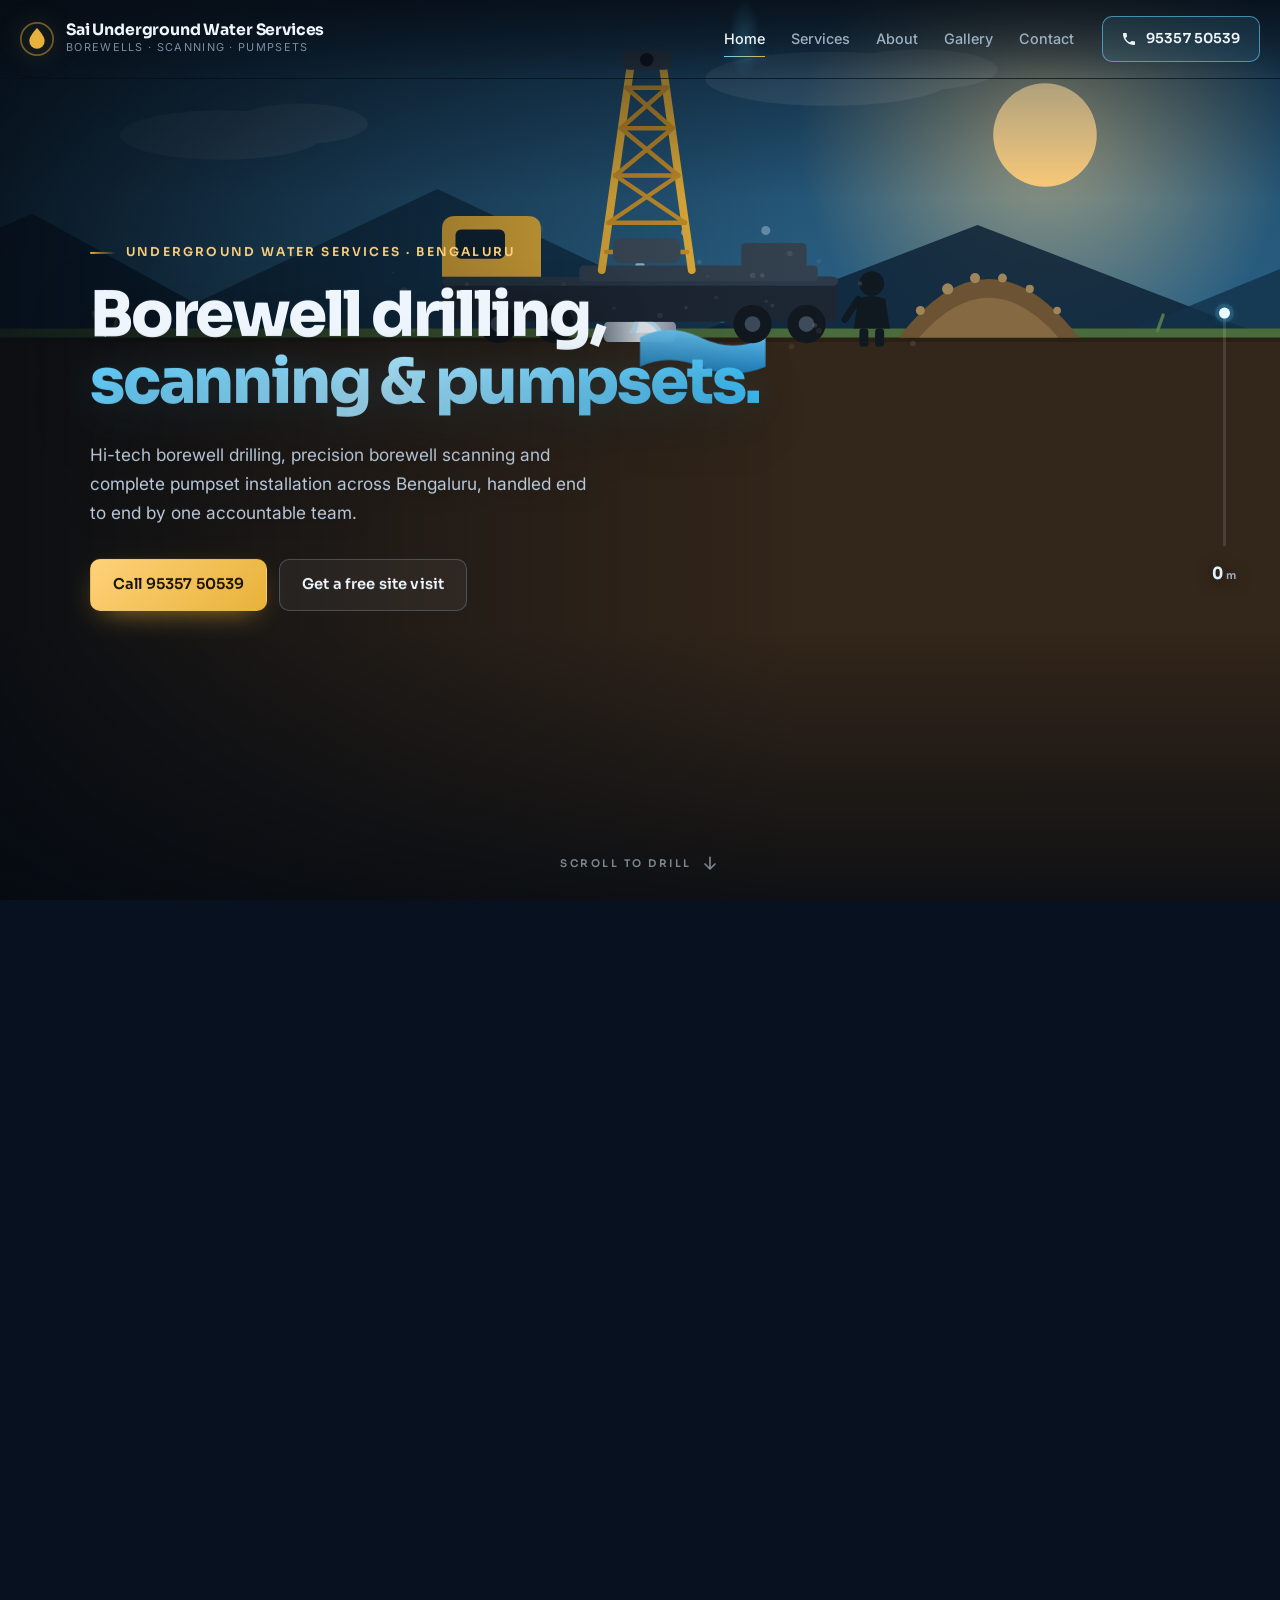
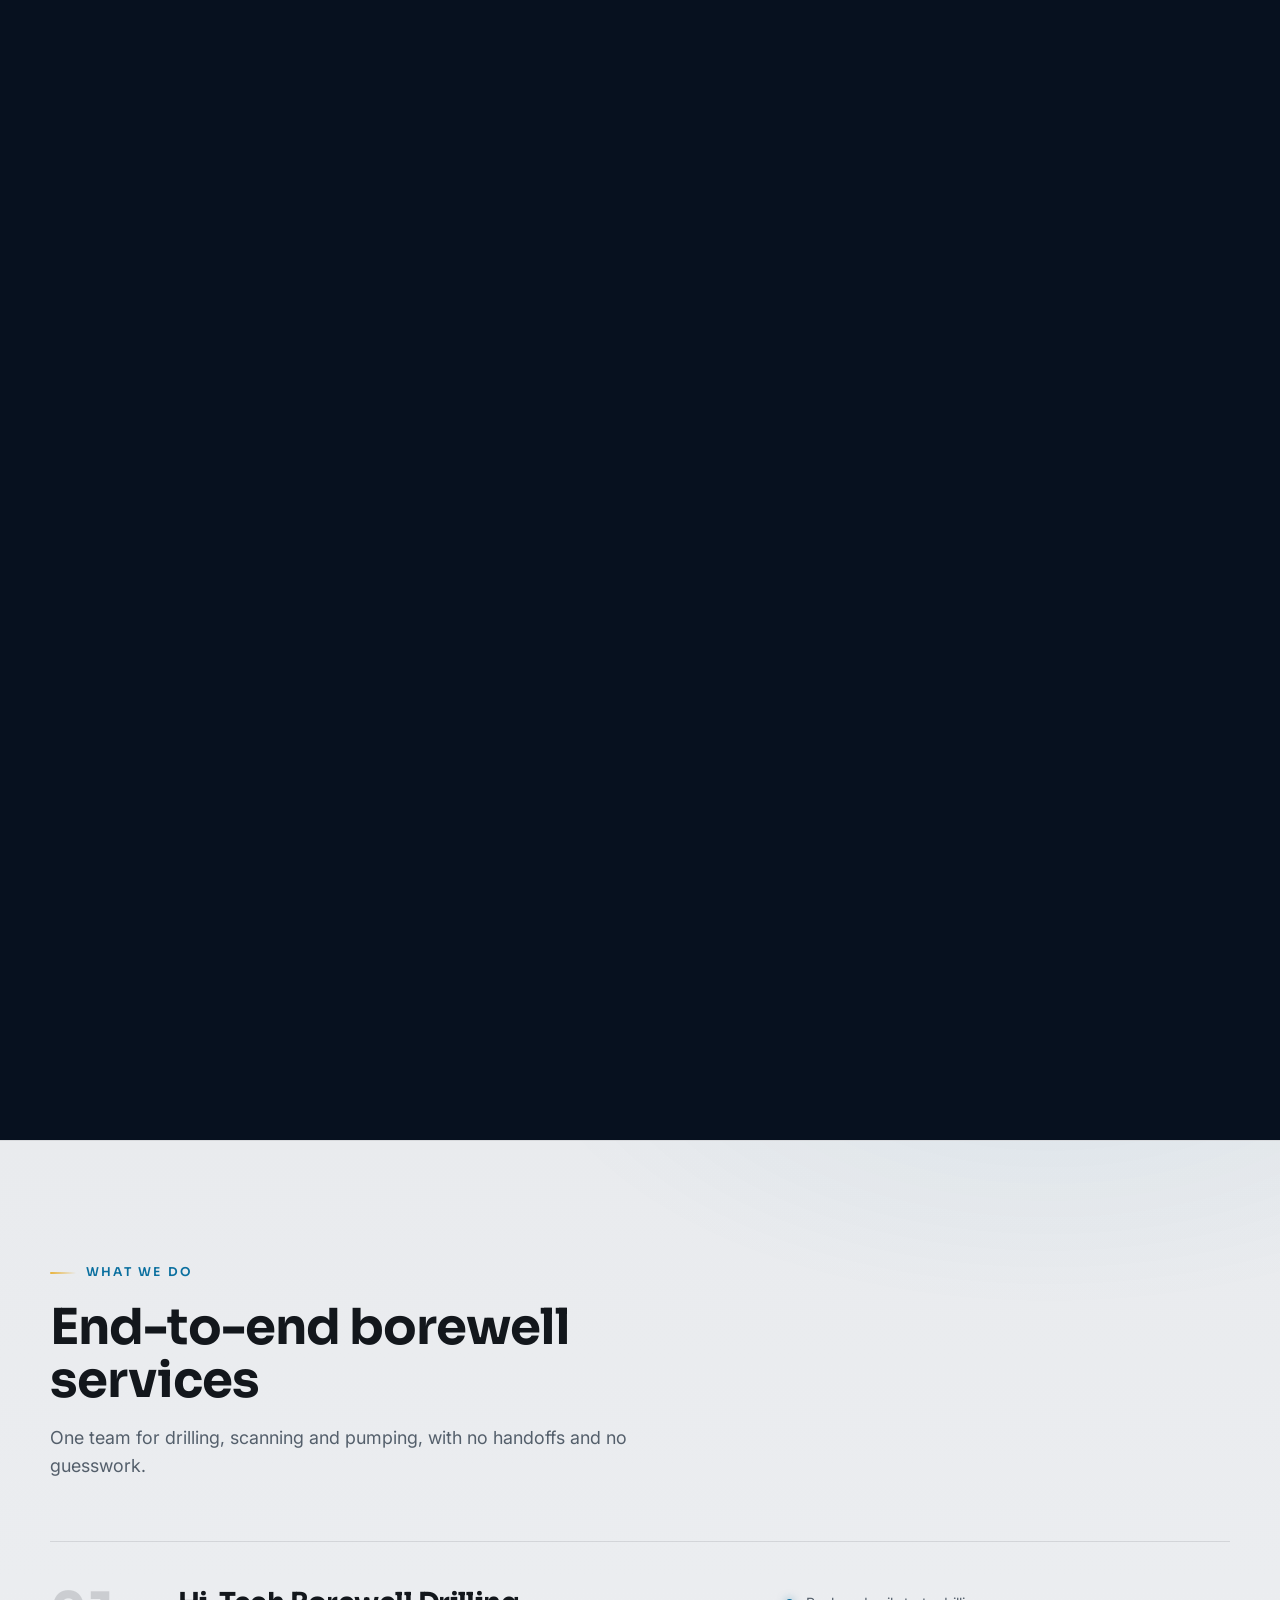
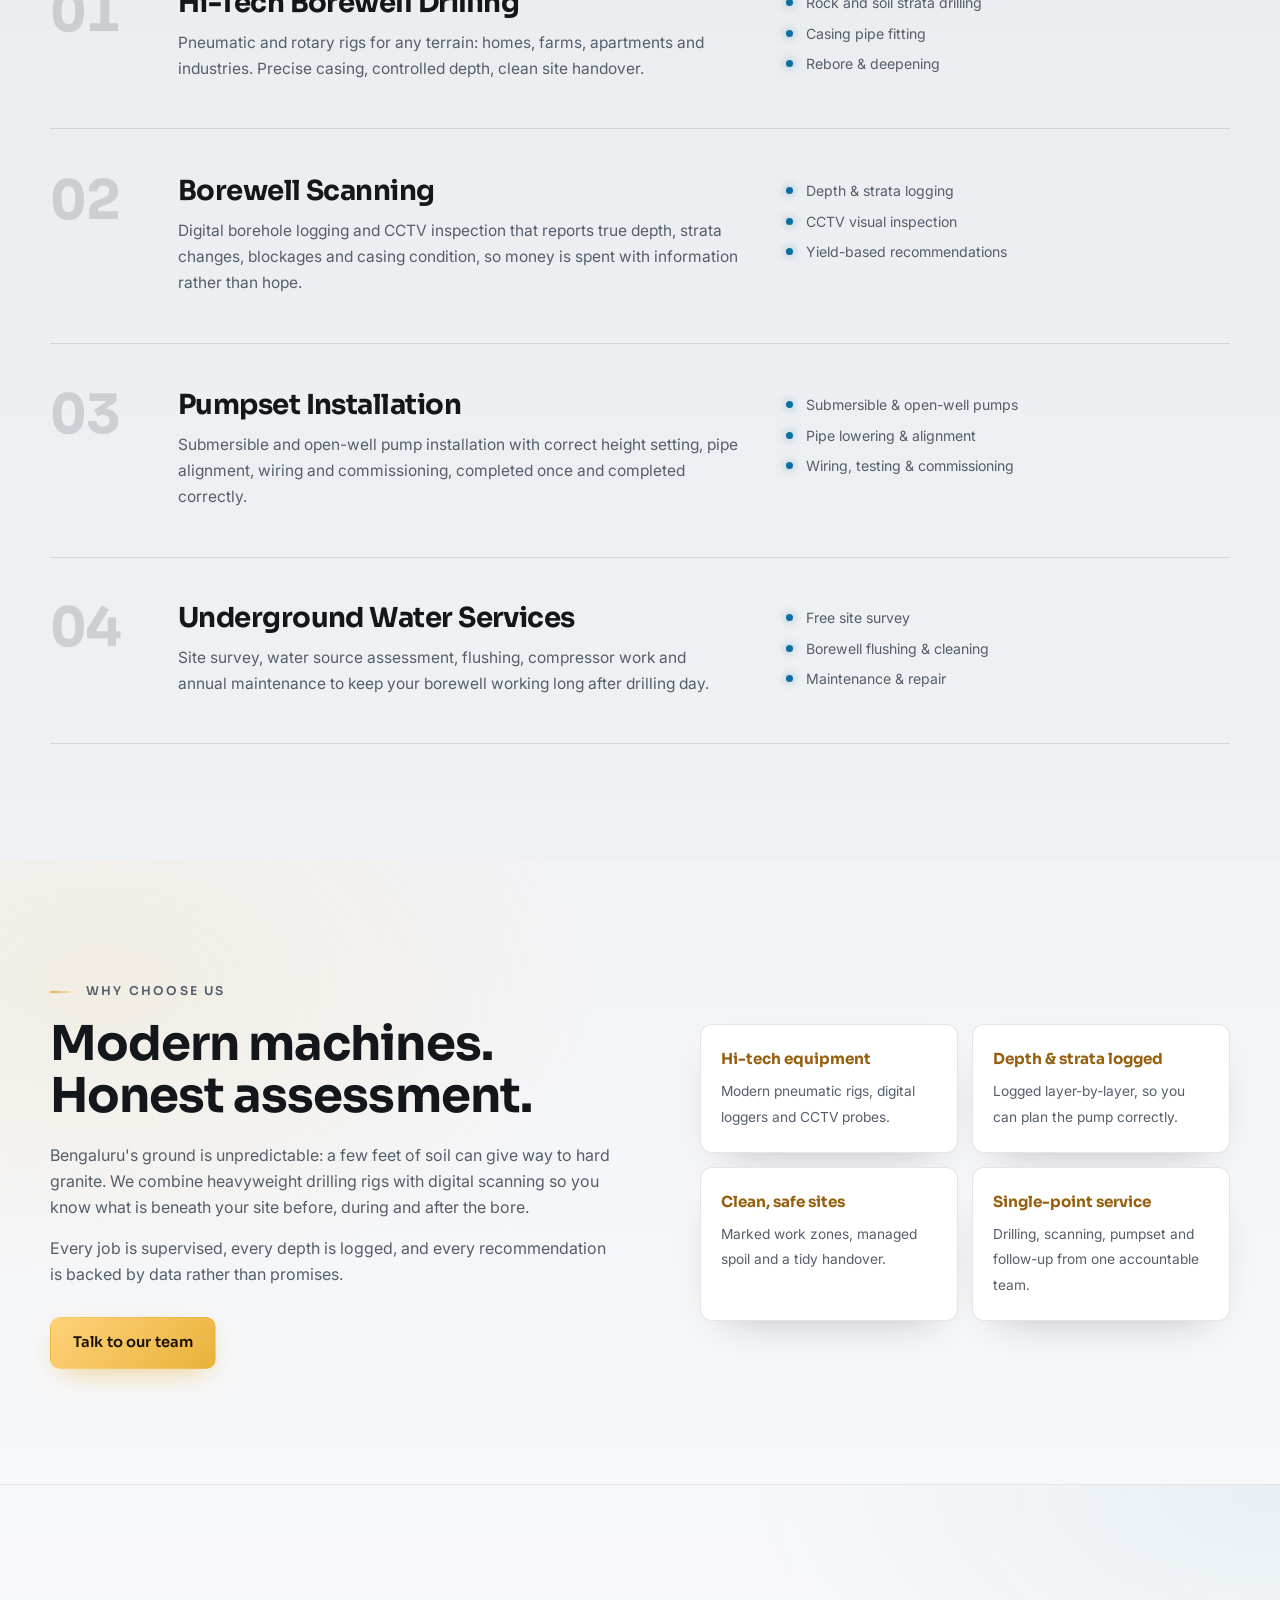
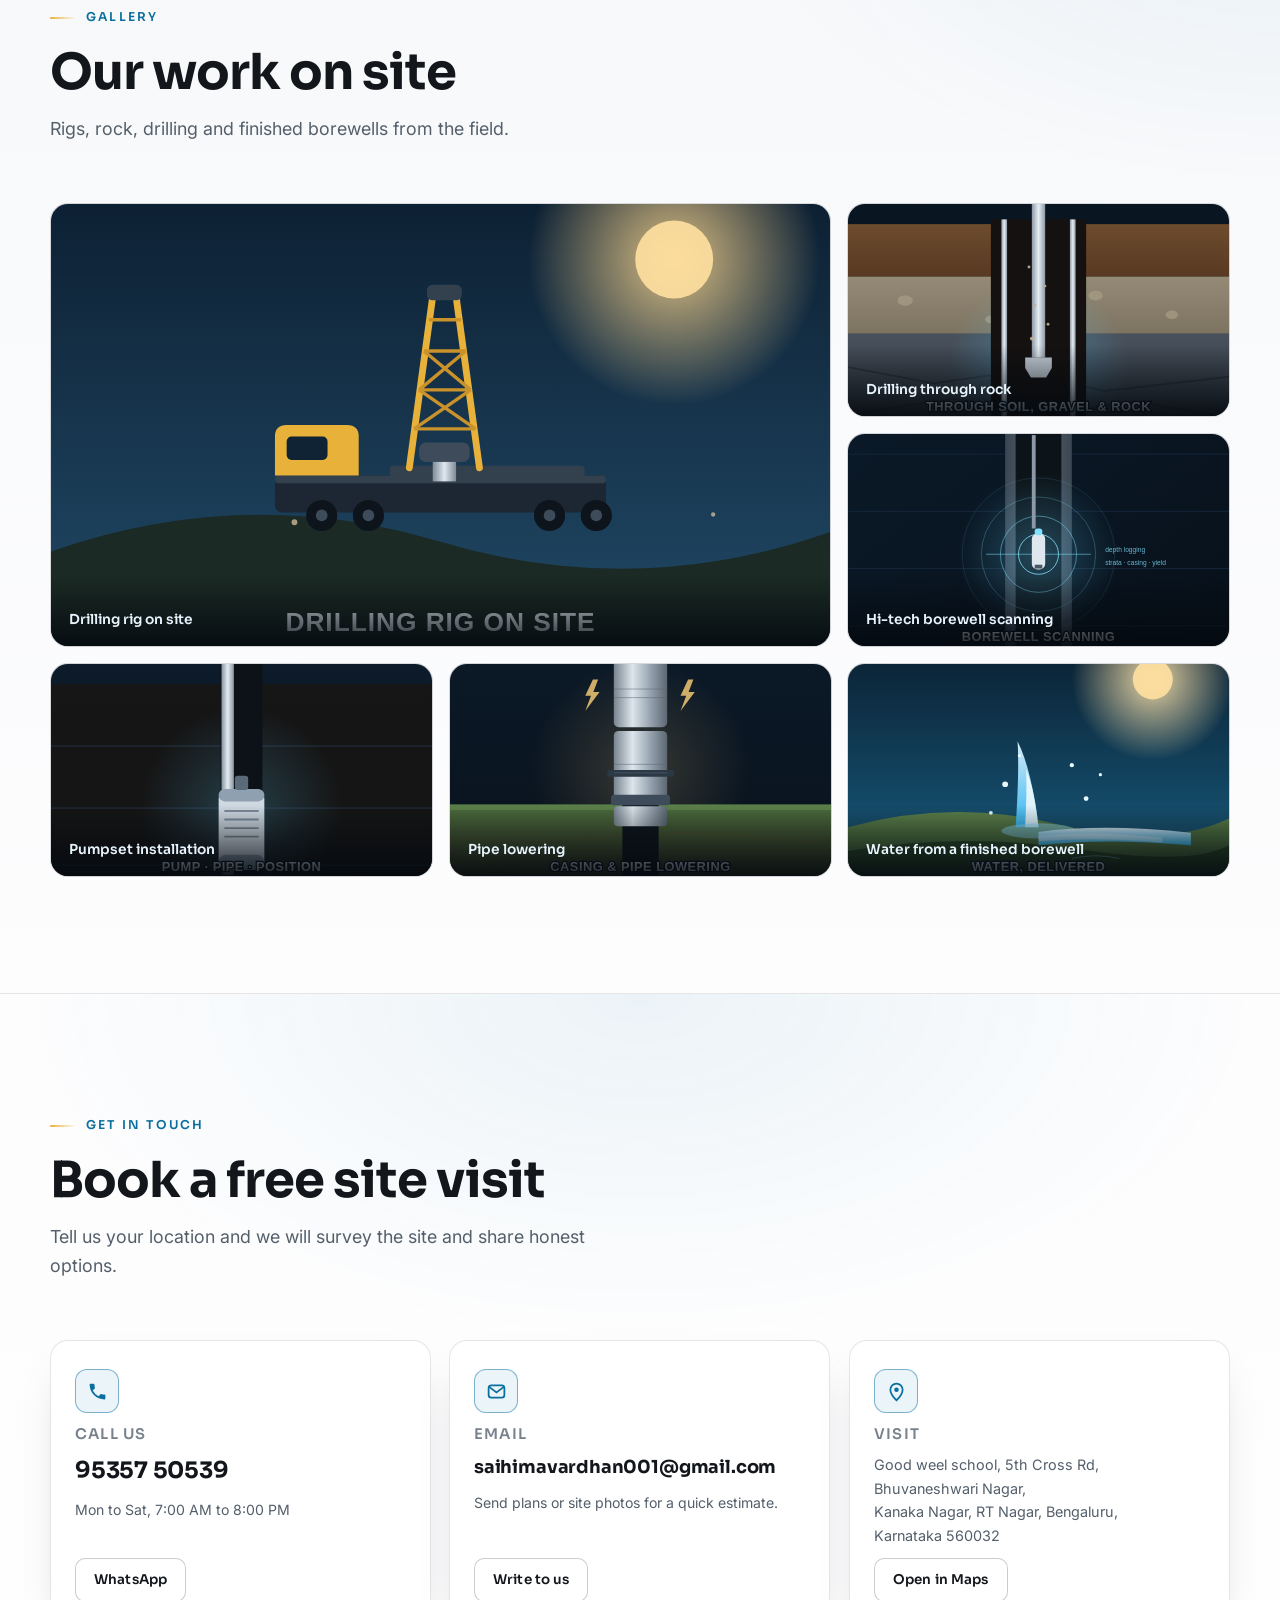
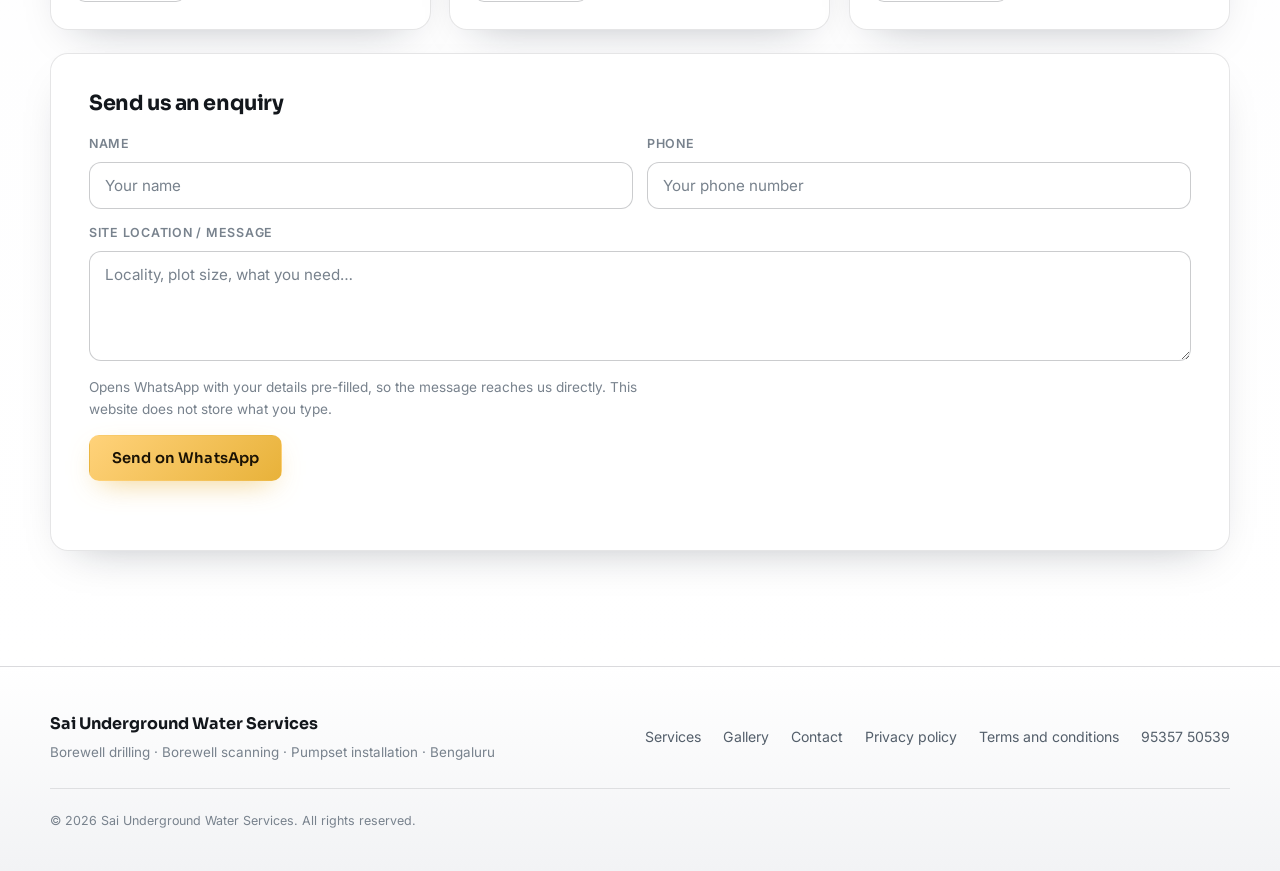
==== index.html @ 85899e4e "Update Google Maps link in contact section" ====
<!DOCTYPE html>
<html lang="en">
<head>
<meta charset="utf-8">
<meta name="viewport" content="width=device-width, initial-scale=1">
<title>Sai Underground Water Services | Borewell Drilling, Bengaluru</title>
<meta name="description" content="Hi-tech borewell drilling, borewell scanning and pumpset installation in Bengaluru. Underground water services by Sai Underground Water Services. Call 9535750539.">
<meta name="robots" content="index, follow">
<meta name="theme-color" content="#0a1522">
<meta property="og:type" content="website">
<meta property="og:site_name" content="Sai Underground Water Services">
<meta property="og:title" content="Sai Underground Water Services | Borewell Drilling, Scanning & Pumpset Installation">
<meta property="og:description" content="Hi-tech borewell drilling, precision borewell scanning and complete pumpset installation across Bengaluru. Call 95357 50539 for a free site visit.">
<meta property="og:locale" content="en_IN">
<meta name="twitter:card" content="summary_large_image">
<meta name="twitter:title" content="Sai Underground Water Services">
<meta name="twitter:description" content="Borewell drilling, scanning and pumpset installation in Bengaluru. Call 95357 50539.">
<link rel="icon" href="assets/favicon.svg" type="image/svg+xml">
<link rel="icon" href="assets/favicon-32.png" sizes="32x32" type="image/png">
<link rel="apple-touch-icon" href="assets/apple-touch-icon.png">
<link rel="preconnect" href="https://fonts.googleapis.com">
<link rel="preconnect" href="https://fonts.gstatic.com" crossorigin>
<link href="https://fonts.googleapis.com/css2?family=Sora:wght@500;600;700;800&family=Inter:wght@400;500;600&display=swap" rel="stylesheet">
<link rel="stylesheet" href="css/styles.css">
<noscript>
  <style>
    .journey { height: 100svh !important; }
    .journey-sticky { position: relative !important; }
    .steps, .depth-hud, .scroll-hint { display: none !important; }
    .reveal { opacity: 1 !important; transform: none !important; }
  </style>
</noscript>
<script type="application/ld+json">
{
  "@context": "https://schema.org",
  "@type": "HomeAndConstructionBusiness",
  "name": "Sai Underground Water Services",
  "description": "Hi-tech borewell drilling, borewell scanning and pumpset installation in Bengaluru, Karnataka.",
  "telephone": "+91-95357-50539",
  "email": "saihimavardhan001@gmail.com",
  "address": {
    "@type": "PostalAddress",
    "streetAddress": "Good Weel School, 5th Cross Rd, Bhuvaneshwari Nagar, Kanaka Nagar, RT Nagar",
    "addressLocality": "Bengaluru",
    "addressRegion": "Karnataka",
    "postalCode": "560032",
    "addressCountry": "IN"
  },
  "areaServed": {
    "@type": "City",
    "name": "Bengaluru"
  },
  "openingHoursSpecification": {
    "@type": "OpeningHoursSpecification",
    "dayOfWeek": ["Monday", "Tuesday", "Wednesday", "Thursday", "Friday", "Saturday"],
    "opens": "07:00",
    "closes": "20:00"
  }
}
</script>
</head>
<body>

<div class="progress-bar" id="progressBar" aria-hidden="true"></div>

<!-- ================= NAV ================= -->
<header class="nav" id="nav">
  <div class="nav-inner">
    <a class="brand" href="#home" aria-label="Sai Underground Water Services home">
      <span class="brand-mark" aria-hidden="true">
        <svg viewBox="0 0 40 40" width="34" height="34">
          <circle cx="20" cy="20" r="19" fill="none" stroke="currentColor" stroke-width="2" opacity=".45"/>
          <path d="M20 7c5.2 6 9 10.6 9 15.4A9 9 0 0 1 11 22.4C11 17.6 14.8 13 20 7z" fill="currentColor"/>
        </svg>
      </span>
      <span class="brand-text">
        <strong>Sai Underground Water Services</strong>
        <small>Borewells · Scanning · Pumpsets</small>
      </span>
    </a>

    <nav class="nav-links" aria-label="Primary">
      <a href="#home">Home</a>
      <a href="#services">Services</a>
      <a href="#about">About</a>
      <a href="#gallery">Gallery</a>
      <a href="#contact">Contact</a>
    </nav>

    <a class="btn btn-call" href="tel:+919535750539">
      <svg viewBox="0 0 24 24" width="16" height="16" aria-hidden="true"><path d="M6.6 10.8a15.1 15.1 0 0 0 6.6 6.6l2.2-2.2a1 1 0 0 1 1-.25 11.4 11.4 0 0 0 3.6.57 1 1 0 0 1 1 1V20a1 1 0 0 1-1 1A17 17 0 0 1 3 4a1 1 0 0 1 1-1h3.5a1 1 0 0 1 1 1 11.4 11.4 0 0 0 .57 3.6 1 1 0 0 1-.25 1z" fill="currentColor"/></svg>
      95357 50539
    </a>

    <button class="nav-burger" id="navBurger" aria-label="Open menu" aria-expanded="false" aria-controls="navDrawer">
      <span></span><span></span><span></span>
    </button>
  </div>
  <div class="nav-drawer" id="navDrawer">
    <a href="#home">Home</a>
    <a href="#services">Services</a>
    <a href="#about">About</a>
    <a href="#gallery">Gallery</a>
    <a href="#contact">Contact</a>
    <a class="btn btn-call" href="tel:+919535750539">Call 95357 50539</a>
  </div>
</header>

<main>

<!-- ================= JOURNEY (scroll-driven scene) ================= -->
<section class="journey" id="home" aria-label="The journey of a borewell">
  <div class="journey-sticky">

    <svg id="scene" class="scene" viewBox="0 0 1200 800" preserveAspectRatio="xMidYMid slice" aria-hidden="true" focusable="false">
      <defs>
        <linearGradient id="skyGrad" x1="0" y1="0" x2="0" y2="1">
          <stop offset="0" stop-color="#07111f"/>
          <stop offset=".55" stop-color="#0f2c47"/>
          <stop offset="1" stop-color="#2b6285"/>
        </linearGradient>
        <linearGradient id="sunGrad" x1="0" y1="0" x2="0" y2="1">
          <stop offset="0" stop-color="#ffe6ad"/>
          <stop offset="1" stop-color="#ffce7a"/>
        </linearGradient>
        <radialGradient id="sunGlow" cx=".5" cy=".5" r=".5">
          <stop offset="0" stop-color="#ffd98f" stop-opacity=".55"/>
          <stop offset="1" stop-color="#ffd98f" stop-opacity="0"/>
        </radialGradient>
        <radialGradient id="finalGlow" cx=".5" cy=".5" r=".5">
          <stop offset="0" stop-color="#dff4ff" stop-opacity=".55"/>
          <stop offset="1" stop-color="#dff4ff" stop-opacity="0"/>
        </radialGradient>
        <linearGradient id="soilGrad" x1="0" y1="0" x2="0" y2="1">
          <stop offset="0" stop-color="#6d4b2d"/>
          <stop offset="1" stop-color="#5b3d24"/>
        </linearGradient>
        <linearGradient id="subGrad" x1="0" y1="0" x2="0" y2="1">
          <stop offset="0" stop-color="#8b6a41"/>
          <stop offset="1" stop-color="#7a5c38"/>
        </linearGradient>
        <linearGradient id="gravelGrad" x1="0" y1="0" x2="0" y2="1">
          <stop offset="0" stop-color="#948a76"/>
          <stop offset="1" stop-color="#847a67"/>
        </linearGradient>
        <linearGradient id="rockGrad" x1="0" y1="0" x2="0" y2="1">
          <stop offset="0" stop-color="#454d57"/>
          <stop offset="1" stop-color="#313841"/>
        </linearGradient>
        <linearGradient id="waterGrad" x1="0" y1="0" x2="0" y2="1">
          <stop offset="0" stop-color="#6fd0ff"/>
          <stop offset="1" stop-color="#1f86c9"/>
        </linearGradient>
        <linearGradient id="steelGrad" x1="0" y1="0" x2="1" y2="0">
          <stop offset="0" stop-color="#8d99a6"/>
          <stop offset=".5" stop-color="#dfe6ec"/>
          <stop offset="1" stop-color="#8d99a6"/>
        </linearGradient>

        <clipPath id="strataWipe">
          <rect id="wipeRect" x="-400" y="300" width="2000" height="0"/>
        </clipPath>
        <clipPath id="underClip">
          <rect x="-400" y="301" width="2000" height="2300"/>
        </clipPath>
        <clipPath id="holeClip">
          <rect id="holeClipRect" x="578" y="300" width="44" height="0"/>
        </clipPath>
      </defs>

      <g id="camera">

        <!-- ===== SKY ===== -->
        <rect x="-600" y="-900" width="2400" height="1201" fill="url(#skyGrad)"/>
        <g id="skyAmbient">
          <circle id="sunHalo" cx="960" cy="120" r="220" fill="url(#sunGlow)"/>
          <circle cx="960" cy="120" r="46" fill="url(#sunGrad)"/>
          <g id="clouds" fill="#ffffff" opacity=".10">
            <ellipse cx="220" cy="120" rx="90" ry="22"/>
            <ellipse cx="290" cy="110" rx="60" ry="18"/>
            <ellipse cx="760" cy="70" rx="110" ry="24"/>
            <ellipse cx="840" cy="62" rx="70" ry="18"/>
          </g>
          <!-- distant hills -->
          <path d="M-200 300 L60 190 L260 300 Z" fill="#0d2337" opacity=".85"/>
          <path d="M140 300 L420 168 L700 300 Z" fill="#123149" opacity=".9"/>
          <path d="M640 300 L900 200 L1160 300 Z" fill="#0d2337" opacity=".85"/>
          <path d="M1020 300 L1240 210 L1440 300 Z" fill="#123149" opacity=".8"/>
        </g>

        <!-- ===== SOLID EARTH (always present) ===== -->
        <rect x="-400" y="300" width="2000" height="2400" fill="#33261a"/>

        <!-- ===== STRATA CROSS-SECTION (revealed by wipe) ===== -->
        <g id="strata" clip-path="url(#strataWipe)">
          <rect x="-400" y="300" width="2000" height="220" fill="url(#soilGrad)"/>
          <rect x="-400" y="520" width="2000" height="240" fill="url(#subGrad)"/>
          <rect x="-400" y="760" width="2000" height="260" fill="url(#gravelGrad)"/>
          <rect x="-400" y="1020" width="2000" height="1680" fill="url(#rockGrad)"/>

          <!-- soil texture -->
          <g fill="#7d5a37" opacity=".65">
            <circle cx="120" cy="360" r="4"/><circle cx="330" cy="430" r="3"/><circle cx="520" cy="345" r="5"/>
            <circle cx="760" cy="455" r="3.5"/><circle cx="980" cy="380" r="4"/><circle cx="1120" cy="470" r="3"/>
            <circle cx="240" cy="490" r="3"/><circle cx="860" cy="330" r="3"/>
          </g>
          <!-- sand streaks -->
          <g stroke="#9c7a4e" stroke-width="3" opacity=".5" fill="none">
            <path d="M-40 580 q220 26 430 0 t430 0 t430 0"/>
            <path d="M-40 680 q260 -30 520 0 t520 0"/>
          </g>
          <!-- gravel pebbles -->
          <g fill="#a99f88">
            <ellipse cx="150" cy="820" rx="14" ry="10"/><ellipse cx="300" cy="900" rx="11" ry="8"/>
            <ellipse cx="470" cy="840" rx="16" ry="11"/><ellipse cx="660" cy="940" rx="12" ry="9"/>
            <ellipse cx="830" cy="830" rx="15" ry="10"/><ellipse cx="1010" cy="910" rx="13" ry="9"/>
            <ellipse cx="1140" cy="850" rx="11" ry="8"/><ellipse cx="230" cy="980" rx="14" ry="10"/>
            <ellipse cx="560" cy="1000" rx="10" ry="7"/><ellipse cx="920" cy="990" rx="15" ry="10"/>
          </g>
          <g fill="#7c7360" opacity=".8">
            <ellipse cx="220" cy="870" rx="9" ry="6"/><ellipse cx="400" cy="950" rx="8" ry="6"/>
            <ellipse cx="740" cy="870" rx="9" ry="6"/><ellipse cx="1080" cy="970" rx="8" ry="6"/>
          </g>
          <!-- rock fractures -->
          <g stroke="#2a313a" stroke-width="4" fill="none" opacity=".85">
            <path d="M-40 1120 l260 44 l240 -30 l300 56 l280 -40 l260 34"/>
            <path d="M-40 1360 l300 -46 l280 40 l260 -34 l320 52 l200 -30"/>
            <path d="M-40 1640 l340 50 l300 -44 l320 48 l300 -40 l180 26"/>
            <path d="M-40 1980 l300 -50 l320 56 l280 -40 l340 50"/>
          </g>
          <g stroke="#525b66" stroke-width="2" fill="none" opacity=".6">
            <path d="M180 1060 l60 120 l-40 140"/><path d="M980 1100 l-70 130 l50 150"/>
            <path d="M540 1500 l80 160 l-60 180"/><path d="M1140 1700 l-60 140 l40 160"/>
          </g>
          <!-- hard-rock speckle -->
          <g fill="#5a636e" opacity=".5">
            <circle cx="140" cy="1200" r="5"/><circle cx="420" cy="1320" r="4"/><circle cx="760" cy="1240" r="6"/>
            <circle cx="1040" cy="1420" r="4"/><circle cx="300" cy="1560" r="5"/><circle cx="880" cy="1680" r="5"/>
            <circle cx="600" cy="1880" r="6"/><circle cx="1160" cy="2050" r="4"/><circle cx="200" cy="2140" r="5"/>
          </g>
        </g>

        <!-- ===== SURFACE LINE ===== -->
        <g id="surface">
          <rect x="-400" y="292" width="2000" height="10" fill="#4a6b3c"/>
          <rect x="-400" y="300" width="2000" height="4" fill="#2a1f14"/>
          <g stroke="#5b7f49" stroke-width="3" stroke-linecap="round" opacity=".9">
            <path d="M120 294 l-6 -16"/><path d="M132 294 l4 -14"/><path d="M300 294 l-5 -15"/>
            <path d="M880 294 l6 -15"/><path d="M894 294 l-3 -13"/><path d="M1060 294 l5 -14"/>
          </g>
        </g>

        <!-- ===== SPOIL: cuttings discharged clear of the rig ===== -->
        <g id="spoilG" opacity="0">
          <path id="spoilMound" d="M830 300 L830 300 L830 300 Z" fill="#6b5334"/>
          <path id="spoilCap" d="M830 300 L830 300 L830 300 Z" fill="#8d7049" opacity=".75"/>
          <g id="spoilChips" fill="#a08559">
            <circle r="4"/><circle r="5"/><circle r="4.5"/>
            <circle r="4"/><circle r="3.6"/><circle r="3.4"/>
          </g>
        </g>

        <!-- ===== BOREHOLE ===== -->
        <g id="borehole">
          <rect id="holeRect" x="578" y="300" width="44" height="0" fill="#141110"/>
          <!-- casing collar -->
          <rect id="casingCollar" x="568" y="286" width="64" height="18" rx="4" fill="url(#steelGrad)" opacity="0"/>
          <rect id="casingPipe" x="572" y="300" width="56" height="60" fill="#6b7683" opacity="0"/>
          <!-- water inside hole -->
          <g clip-path="url(#holeClip)">
            <rect id="holeWater" x="578" y="1520" width="44" height="0" fill="url(#waterGrad)"/>
          </g>
        </g>

        <!-- ===== DRILL STRING ===== -->
        <g id="drillG" opacity="0">
          <rect id="drillString" x="595" y="54" width="10" height="0" fill="url(#steelGrad)"/>
          <!-- turning shaft: a dashed line whose offset advances. In flat
               side view that is how a rotating rod actually reads. -->
          <line id="drillSpin" x1="600" y1="56" x2="600" y2="56" stroke="#8f9ba7"
                stroke-width="3" stroke-dasharray="7 14" opacity=".7"/>
          <!-- tool joints, one per pipe section, added at the top -->
          <g id="drillJoints"></g>
          <path id="drillBit" d="M-24 -54 h48 v24 l-13 30 h-22 l-13 -30 z" fill="#c8d2db"/>
          <g id="drillCollar">
            <rect x="-15" y="-46" width="30" height="40" rx="5" fill="#9fabb6"/>
          </g>
        </g>
        <g id="cuttingsG" clip-path="url(#holeClip)" opacity="0" fill="#c2b393">
          <circle r="3"/><circle r="2.4"/><circle r="3.4"/><circle r="2"/><circle r="2.8"/><circle r="2.2"/>
        </g>

        <!-- ===== SCANNING ===== -->
        <g id="scanG" opacity="0" clip-path="url(#underClip)">
          <!-- winch cable down the hole to the probe -->
          <rect id="scanCable" x="597" y="300" width="6" height="0" fill="#46525e"/>
          <g id="scanRings" fill="none" stroke="#8fd4ef" stroke-width="2" opacity=".7">
            <circle r="40"/><circle r="40"/><circle r="40"/>
          </g>
          <g id="scanProbe" transform="translate(600,600)">
            <rect x="-9" y="-34" width="18" height="56" rx="8" fill="#dfe7ee"/>
            <rect x="-5" y="-40" width="10" height="10" rx="4" fill="#8fd4ef"/>
            <rect x="-5" y="14" width="10" height="6" fill="#4b5763"/>
          </g>
          <line id="scanLine" x1="520" y1="600" x2="680" y2="600" stroke="#8fd4ef" stroke-width="2" opacity=".55"/>
        </g>

        <!-- ===== PUMPSET ===== -->
        <g id="pumpG" opacity="0">
          <rect id="pumpPipe" x="586" y="300" width="28" height="0" fill="url(#steelGrad)"/>
          <!-- flat submersible cable strapped beside the delivery pipe -->
          <rect id="pumpCable" x="576" y="300" width="5" height="0" fill="#39434d"/>
          <g id="pumpBody" transform="translate(600,400)">
            <rect x="-30" y="-58" width="60" height="116" rx="14" fill="#cfd9e2"/>
            <rect x="-30" y="-58" width="60" height="18" rx="9" fill="#8fa0b0"/>
            <rect x="-30" y="34" width="60" height="24" rx="11" fill="#8fa0b0"/>
            <g stroke="#7c8b99" stroke-width="3">
              <line x1="-24" y1="-16" x2="24" y2="-16"/>
              <line x1="-24" y1="-6" x2="24" y2="-6"/>
              <line x1="-24" y1="4" x2="24" y2="4"/>
            </g>
            <rect x="-6" y="-74" width="12" height="20" rx="5" fill="#5b6a78"/>
            <rect x="-46" y="-40" width="7" height="86" rx="3" fill="#2f3941"/>
          </g>
        </g>

        <!-- ===== WATER AT SURFACE (finale) ===== -->
        <g id="gushG" opacity="0">
          <g id="fountain" transform="translate(600,296)">
            <path id="jet" d="M-10 0 q10 -110 0 -150 q26 44 30 150 z" fill="#bfeaff" opacity=".9"/>
            <path id="jetInner" d="M-4 0 q4 -70 2 -104 q14 32 18 104 z" fill="#ffffff" opacity=".85"/>
          </g>
          <path id="stream" d="M600 300 q140 -14 300 0 q160 14 320 0 l0 26 q-160 12 -320 0 q-160 -12 -300 0 z" fill="url(#waterGrad)" opacity=".95"/>
          <g id="droplets" fill="#dff4ff">
            <circle r="5"/><circle r="3.6"/><circle r="4.4"/><circle r="3"/><circle r="4"/>
          </g>
        </g>
        <g id="finalGlowG" opacity="0">
          <circle cx="600" cy="240" r="420" fill="url(#finalGlow)"/>
        </g>

        <!-- ===== RIG ===== -->
        <g id="rigG">
          <!-- truck bed -->
          <rect x="424" y="246" width="352" height="40" rx="7" fill="#1d2733"/>
          <rect x="424" y="246" width="352" height="8" rx="4" fill="#2b3949"/>
          <!-- wheels -->
          <g fill="#11181f">
            <circle cx="474" cy="288" r="17"/><circle cx="524" cy="288" r="17"/>
            <circle cx="700" cy="288" r="17"/><circle cx="748" cy="288" r="17"/>
          </g>
          <g fill="#3d4b5a">
            <circle cx="474" cy="288" r="7"/><circle cx="524" cy="288" r="7"/>
            <circle cx="700" cy="288" r="7"/><circle cx="748" cy="288" r="7"/>
          </g>
          <!-- cab -->
          <path d="M424 246 v-42 q0 -12 12 -12 h64 q12 0 12 12 v42 z" fill="#e8b23a"/>
          <rect x="436" y="204" width="44" height="26" rx="5" fill="#0f2334"/>
          <!-- deck -->
          <rect x="546" y="236" width="212" height="14" rx="4" fill="#33414f"/>
          <!-- derrick mast -->
          <g stroke="#e8b23a" stroke-width="7" stroke-linecap="round" fill="none">
            <path d="M566 240 L592 56"/>
            <path d="M646 240 L620 56"/>
          </g>
          <g stroke="#c9922b" stroke-width="4" stroke-linecap="round" fill="none">
            <path d="M572 198 L640 198"/><path d="M578 156 L634 156"/>
            <path d="M583 114 L629 114"/><path d="M588 78 L624 78"/>
            <path d="M570 224 L642 224"/>
            <path d="M572 198 L634 156"/><path d="M640 198 L578 156"/>
            <path d="M578 156 L629 114"/><path d="M634 156 L583 114"/>
            <path d="M583 114 L624 78"/><path d="M629 114 L588 78"/>
          </g>
          <!-- crown -->
          <rect x="584" y="44" width="44" height="18" rx="6" fill="#33414f"/>
          <circle cx="606" cy="53" r="6" fill="#0f1720"/>
          <!-- rotary head -->
          <rect id="rotary" x="576" y="212" width="60" height="22" rx="7" fill="#3d4b5a"/>
          <!-- operator -->
          <g transform="translate(806,296)" fill="#101820">
            <circle cx="0" cy="-44" r="11"/>
            <path d="M-12 -30 q12 -6 24 0 l4 26 h-32 z"/>
            <rect x="-11" y="-4" width="8" height="16" rx="3"/>
            <rect x="3" y="-4" width="8" height="16" rx="3"/>
            <path d="M-12 -30 l-12 18" stroke="#101820" stroke-width="6" stroke-linecap="round"/>
          </g>
          <!-- tool box -->
          <rect x="690" y="216" width="58" height="24" rx="4" fill="#33414f"/>
        </g>

        <!-- ===== DUST ===== -->
        <g id="dustG" fill="#cbb89a"></g>

        <!-- final warm light wash -->
        <rect id="warmWash" x="-600" y="-900" width="2400" height="3200" fill="#ffe9c2" opacity="0"/>
      </g>
    </svg>

    <!-- hero copy -->
    <div class="hero-copy" id="heroCopy">
      <p class="eyebrow">Underground Water Services · Bengaluru</p>
      <h1>Borewell drilling,<br><em>scanning &amp; pumpsets.</em></h1>
      <p class="lede">Hi-tech borewell drilling, precision borewell scanning and complete pumpset installation across Bengaluru, handled end to end by one accountable team.</p>
      <div class="hero-cta">
        <a class="btn btn-primary" href="tel:+919535750539">Call 95357 50539</a>
        <a class="btn btn-ghost" href="#contact">Get a free site visit</a>
      </div>
    </div>

    <!-- step captions -->
    <div class="steps" id="steps" aria-hidden="true">
      <div class="step" data-step="0">
        <span class="step-num">01</span>
        <h3>Arrival</h3>
        <p>Our rig reaches your site, the survey is marked and machinery is set up before drilling begins.</p>
      </div>
      <div class="step" data-step="1">
        <span class="step-num">02</span>
        <h3>Breaking ground</h3>
        <p>The drill bites through topsoil and the earth opens beneath the rig.</p>
      </div>
      <div class="step" data-step="2">
        <span class="step-num">03</span>
        <h3>Through the strata</h3>
        <p>Soil, gravel, then hard rock. The bore descends layer by layer as you scroll.</p>
      </div>
      <div class="step" data-step="3">
        <span class="step-num">04</span>
        <h3>Borewell scanning</h3>
        <p>Digital logging maps depth, strata and structure, so you see the technical detail. Scanning informs your decision; it never guarantees water.</p>
      </div>
      <div class="step" data-step="4">
        <span class="step-num">05</span>
        <h3>Pumpset installation</h3>
        <p>The submersible pump is lowered and aligned, pipe by pipe, into position.</p>
      </div>
      <div class="step" data-step="5">
        <span class="step-num">06</span>
        <h3>Water flowing</h3>
        <p>The finished borewell is tested, clean and ready to serve for years.</p>
        <div class="step-cta">
          <a class="btn btn-primary" href="tel:+919535750539">Call now</a>
          <a class="btn btn-ghost" href="mailto:saihimavardhan001@gmail.com">Email us</a>
        </div>
      </div>
    </div>

    <!-- depth HUD -->
    <div class="depth-hud" id="depthHud" aria-hidden="true">
      <div class="depth-track"><div class="depth-fill" id="depthFill"></div><div class="depth-dot" id="depthDot"></div></div>
      <div class="depth-read"><span id="depthVal">0</span><small>m</small></div>
    </div>

    <div class="scroll-hint" id="scrollHint" aria-hidden="true">
      <span>Scroll to drill</span>
      <svg viewBox="0 0 24 24" width="20" height="20"><path d="M12 4v14m0 0l-6-6m6 6l6-6" fill="none" stroke="currentColor" stroke-width="2" stroke-linecap="round"/></svg>
    </div>
  </div>
</section>

<!-- ================= SERVICES ================= -->
<section class="section services" id="services">
  <div class="container">
    <header class="sec-head reveal">
      <p class="eyebrow">What we do</p>
      <h2>End-to-end borewell services</h2>
      <p class="sec-sub">One team for drilling, scanning and pumping, with no handoffs and no guesswork.</p>
    </header>

    <div class="svc-rows">
      <article class="svc-row reveal">
        <span class="svc-n" aria-hidden="true">01</span>
        <div class="svc-body">
          <h3>Hi-Tech Borewell Drilling</h3>
          <p>Pneumatic and rotary rigs for any terrain: homes, farms, apartments and industries. Precise casing, controlled depth, clean site handover.</p>
        </div>
        <ul class="ticks">
          <li>Rock and soil strata drilling</li>
          <li>Casing pipe fitting</li>
          <li>Rebore &amp; deepening</li>
        </ul>
      </article>

      <article class="svc-row reveal">
        <span class="svc-n" aria-hidden="true">02</span>
        <div class="svc-body">
          <h3>Borewell Scanning</h3>
          <p>Digital borehole logging and CCTV inspection that reports true depth, strata changes, blockages and casing condition, so money is spent with information rather than hope.</p>
        </div>
        <ul class="ticks">
          <li>Depth &amp; strata logging</li>
          <li>CCTV visual inspection</li>
          <li>Yield-based recommendations</li>
        </ul>
      </article>

      <article class="svc-row reveal">
        <span class="svc-n" aria-hidden="true">03</span>
        <div class="svc-body">
          <h3>Pumpset Installation</h3>
          <p>Submersible and open-well pump installation with correct height setting, pipe alignment, wiring and commissioning, completed once and completed correctly.</p>
        </div>
        <ul class="ticks">
          <li>Submersible &amp; open-well pumps</li>
          <li>Pipe lowering &amp; alignment</li>
          <li>Wiring, testing &amp; commissioning</li>
        </ul>
      </article>

      <article class="svc-row reveal">
        <span class="svc-n" aria-hidden="true">04</span>
        <div class="svc-body">
          <h3>Underground Water Services</h3>
          <p>Site survey, water source assessment, flushing, compressor work and annual maintenance to keep your borewell working long after drilling day.</p>
        </div>
        <ul class="ticks">
          <li>Free site survey</li>
          <li>Borewell flushing &amp; cleaning</li>
          <li>Maintenance &amp; repair</li>
        </ul>
      </article>
    </div>
  </div>
</section>

<!-- ================= ABOUT ================= -->
<section class="section about" id="about">
  <div class="container about-grid">
    <div class="about-copy reveal">
      <p class="eyebrow">Why choose us</p>
      <h2>Modern machines.<br>Honest assessment.</h2>
      <p>Bengaluru's ground is unpredictable: a few feet of soil can give way to hard granite. We combine heavyweight drilling rigs with digital scanning so you know what is beneath your site before, during and after the bore.</p>
      <p>Every job is supervised, every depth is logged, and every recommendation is backed by data rather than promises.</p>
      <a class="btn btn-primary" href="#contact">Talk to our team</a>
    </div>
    <div class="about-feats reveal">
      <div class="feat">
        <strong>Hi-tech equipment</strong>
        <span>Modern pneumatic rigs, digital loggers and CCTV probes.</span>
      </div>
      <div class="feat">
        <strong>Depth &amp; strata logged</strong>
        <span>Logged layer-by-layer, so you can plan the pump correctly.</span>
      </div>
      <div class="feat">
        <strong>Clean, safe sites</strong>
        <span>Marked work zones, managed spoil and a tidy handover.</span>
      </div>
      <div class="feat">
        <strong>Single-point service</strong>
        <span>Drilling, scanning, pumpset and follow-up from one accountable team.</span>
      </div>
    </div>
  </div>
</section>

<!-- ================= GALLERY ================= -->
<section class="section gallery" id="gallery">
  <div class="container">
    <header class="sec-head reveal">
      <p class="eyebrow">Gallery</p>
      <h2>Our work on site</h2>
      <p class="sec-sub">Rigs, rock, drilling and finished borewells from the field.</p>
    </header>

    <div class="grid" id="galleryGrid">
      <figure class="tile reveal" tabindex="0">
        <img src="assets/gallery/1.svg" alt="Drilling rig at a borewell site" loading="lazy" decoding="async">
        <figcaption>Drilling rig on site</figcaption>
      </figure>
      <figure class="tile reveal" tabindex="0">
        <img src="assets/gallery/2.svg" alt="Borewell drilling in progress through rock" loading="lazy" decoding="async">
        <figcaption>Drilling through rock</figcaption>
      </figure>
      <figure class="tile reveal" tabindex="0">
        <img src="assets/gallery/3.svg" alt="Borewell scanning equipment" loading="lazy" decoding="async">
        <figcaption>Hi-tech borewell scanning</figcaption>
      </figure>
      <figure class="tile reveal" tabindex="0">
        <img src="assets/gallery/4.svg" alt="Submersible pumpset installation" loading="lazy" decoding="async">
        <figcaption>Pumpset installation</figcaption>
      </figure>
      <figure class="tile reveal" tabindex="0">
        <img src="assets/gallery/5.svg" alt="Team lowering pipe into a completed borewell" loading="lazy" decoding="async">
        <figcaption>Pipe lowering</figcaption>
      </figure>
      <figure class="tile reveal" tabindex="0">
        <img src="assets/gallery/6.svg" alt="Water flowing from a finished borewell" loading="lazy" decoding="async">
        <figcaption>Water from a finished borewell</figcaption>
      </figure>
    </div>
  </div>
</section>

<!-- ================= CONTACT ================= -->
<section class="section contact" id="contact">
  <div class="container">
    <header class="sec-head reveal">
      <p class="eyebrow">Get in touch</p>
      <h2>Book a free site visit</h2>
      <p class="sec-sub">Tell us your location and we will survey the site and share honest options.</p>
    </header>

    <div class="contact-grid">
      <div class="c-card reveal">
        <span class="c-ico" aria-hidden="true">
          <svg viewBox="0 0 24 24"><path d="M6.6 10.8a15.1 15.1 0 0 0 6.6 6.6l2.2-2.2a1 1 0 0 1 1-.25 11.4 11.4 0 0 0 3.6.57 1 1 0 0 1 1 1V20a1 1 0 0 1-1 1A17 17 0 0 1 3 4a1 1 0 0 1 1-1h3.5a1 1 0 0 1 1 1 11.4 11.4 0 0 0 .57 3.6 1 1 0 0 1-.25 1z" fill="currentColor"/></svg>
        </span>
        <h3>Call us</h3>
        <a class="c-big" href="tel:+919535750539">95357 50539</a>
        <p>Mon to Sat, 7:00 AM to 8:00 PM</p>
        <a class="btn btn-ghost" href="https://wa.me/919535750539" target="_blank" rel="noopener">WhatsApp</a>
      </div>

      <div class="c-card reveal">
        <span class="c-ico" aria-hidden="true">
          <svg viewBox="0 0 24 24"><rect x="3" y="5" width="18" height="14" rx="3" fill="none" stroke="currentColor" stroke-width="2"/><path d="M4 7l8 6 8-6" fill="none" stroke="currentColor" stroke-width="2" stroke-linecap="round"/></svg>
        </span>
        <h3>Email</h3>
        <a class="c-big c-mail" href="mailto:saihimavardhan001@gmail.com">saihimavardhan001@gmail.com</a>
        <p>Send plans or site photos for a quick estimate.</p>
        <a class="btn btn-ghost" href="mailto:saihimavardhan001@gmail.com?subject=Borewell%20enquiry">Write to us</a>
      </div>

      <div class="c-card reveal">
        <span class="c-ico" aria-hidden="true">
          <svg viewBox="0 0 24 24"><path d="M12 22s7-6.4 7-12a7 7 0 1 0-14 0c0 5.6 7 12 7 12z" fill="none" stroke="currentColor" stroke-width="2"/><circle cx="12" cy="10" r="2.6" fill="currentColor"/></svg>
        </span>
        <h3>Visit</h3>
        <address>Good weel school, 5th Cross Rd, Bhuvaneshwari Nagar,<br>Kanaka Nagar, RT Nagar, Bengaluru,<br>Karnataka 560032</address>
        <a class="btn btn-ghost" href="https://maps.app.goo.gl/SALewiNVMJRLHYRb8?g_st=aw" target="_blank" rel="noopener">Open in Maps</a>
      </div>
    </div>

    <form class="enquiry reveal" id="enquiry" novalidate>
      <h3>Send us an enquiry</h3>
      <div class="f-row">
        <label>Name<input type="text" name="name" placeholder="Your name" required></label>
        <label>Phone<input type="tel" name="phone" placeholder="Your phone number" required></label>
      </div>
      <label>Site location / message<textarea name="message" rows="4" placeholder="Locality, plot size, what you need…"></textarea></label>
      <p class="f-hint">Opens WhatsApp with your details pre-filled, so the message reaches us directly. This website does not store what you type.</p>
      <button class="btn btn-primary" type="submit">Send on WhatsApp</button>
      <p class="f-note" id="fNote" role="status"></p>
    </form>
  </div>
</section>

</main>

<footer class="footer">
  <div class="container f-inner">
    <div class="f-brand">
      <strong>Sai Underground Water Services</strong>
      <p>Borewell drilling · Borewell scanning · Pumpset installation · Bengaluru</p>
    </div>
    <nav class="f-links" aria-label="Footer">
      <a href="#services">Services</a>
      <a href="#gallery">Gallery</a>
      <a href="#contact">Contact</a>
      <a href="privacy.html">Privacy policy</a>
      <a href="terms.html">Terms and conditions</a>
      <a href="tel:+919535750539">95357 50539</a>
    </nav>
    <p class="f-copy">© <span id="year">2026</span> Sai Underground Water Services. All rights reserved.</p>
  </div>
</footer>

<!-- lightbox -->
<div class="lightbox" id="lightbox" role="dialog" aria-modal="true" aria-label="Gallery image" hidden>
  <button class="lb-close" id="lbClose" aria-label="Close"><svg viewBox="0 0 24 24" width="18" height="18" aria-hidden="true"><path d="M6 6l12 12M18 6L6 18" fill="none" stroke="currentColor" stroke-width="2" stroke-linecap="round"/></svg></button>
  <img id="lbImg" src="" alt="">
</div>

<script src="js/main.js"></script>
</body>
</html>
---- css/styles.css ----
/* =========================================================
   Sai Underground Water Services
   Premium scroll-driven borewell experience
   ========================================================= */

:root {
  /* ---- light page palette: gray to white ---- */
  --bg: #ffffff;
  --bg-soft: #f4f5f7;
  --bg-card: rgba(255, 255, 255, 0.92);

  --ink: #13171c;
  --muted: #545f6b;
  --muted-2: #78828d;
  --line: rgba(19, 26, 35, 0.11);
  --line-strong: rgba(19, 26, 35, 0.22);

  --amber: #e8b23a;
  --amber-soft: #ffd27a;
  --cyan: #0a6f9f;
  --cyan-deep: #085a84;
  --water: #1187c4;

  /* gold that stays readable as text on white */
  --gold-text: #96600f;

  --panel: rgba(255, 255, 255, 0.92);
  --shadow: 0 18px 44px -26px rgba(16, 24, 40, 0.34);
  --shadow-lg: 0 30px 70px -40px rgba(16, 24, 40, 0.42);

  --ghost-bg: rgba(255, 255, 255, 0.7);
  --ghost-hover-bg: rgba(10, 111, 159, 0.08);
  --ghost-hover-line: rgba(10, 111, 159, 0.5);
  --spot-glow: rgba(10, 111, 159, 0.13);
  --spot-line: rgba(10, 111, 159, 0.5);
  --nav-panel: rgba(255, 255, 255, 0.97);

  --radius: 18px;
  --radius-sm: 12px;
  --max: 1180px;
  --ease: cubic-bezier(0.22, 0.61, 0.36, 1);
  --font-head: "Sora", system-ui, -apple-system, "Segoe UI", sans-serif;
  --font-body: "Inter", system-ui, -apple-system, "Segoe UI", sans-serif;
}

/* The full-bleed journey scene, the nav while it sits over that scene,
   and the lightbox are dark by design. They borrow the page tokens, so
   this block gives them back the night palette in one place. */
:is(.journey, .nav:not(.is-light), .lightbox) {
  --ink: #eef5fc;
  --muted: #9db0c4;
  --muted-2: #7b8fa3;
  --line: rgba(150, 182, 214, 0.16);
  --line-strong: rgba(150, 182, 214, 0.3);
  --gold-text: #ffd27a;
  --cyan: #5fd0ff;
  --cyan-deep: #1c9ed6;
  --water: #38bdf8;
  --ghost-bg: rgba(255, 255, 255, 0.05);
  --ghost-hover-bg: rgba(95, 208, 255, 0.1);
  --ghost-hover-line: rgba(95, 208, 255, 0.55);
  --spot-glow: rgba(95, 208, 255, 0.17);
  --spot-line: rgba(95, 208, 255, 0.6);
  --nav-panel: rgba(7, 13, 21, 0.97);
  /* body already resolved --ink to the light value, so these subtrees
     have to restate color or they would inherit dark-on-dark text */
  color: var(--ink);
}

*,
*::before,
*::after {
  box-sizing: border-box;
}

html {
  background-color: #dbdee3;
  scroll-behavior: smooth;
  -webkit-text-size-adjust: 100%;
}

body {
  margin: 0;
  /* gray at the top of the document, white by the bottom */
  background: linear-gradient(
    180deg,
    #dbdee3 0%,
    #dbdee3 46%,
    #e7e9ed 60%,
    #f5f6f8 76%,
    #ffffff 92%,
    #ffffff 100%
  );
  color: var(--ink);
  font-family: var(--font-body);
  font-size: 16px;
  line-height: 1.6;
  overflow-x: hidden;
  -webkit-font-smoothing: antialiased;
}

img,
svg {
  display: block;
  max-width: 100%;
}

a {
  color: inherit;
  text-decoration: none;
}

h1,
h2,
h3,
h4 {
  font-family: var(--font-head);
  line-height: 1.08;
  margin: 0;
  letter-spacing: -0.02em;
  font-weight: 700;
}

p {
  margin: 0;
}

address {
  font-style: normal;
}

::selection {
  background: rgba(232, 178, 58, 0.35);
  color: #fff;
}

/* ---------- shared ---------- */

.container {
  width: min(100% - 40px, var(--max));
  margin-inline: auto;
}

.section {
  position: relative;
  padding: clamp(72px, 9vw, 132px) 0;
}

.eyebrow {
  display: inline-flex;
  align-items: center;
  gap: 10px;
  font-family: var(--font-head);
  font-size: 0.76rem;
  font-weight: 600;
  letter-spacing: 0.18em;
  text-transform: uppercase;
  color: var(--cyan);
  margin-bottom: 18px;
}

.eyebrow::before {
  content: "";
  width: 26px;
  height: 2px;
  border-radius: 2px;
  background: linear-gradient(90deg, var(--amber), transparent);
}

.sec-head {
  max-width: 620px;
  margin-bottom: clamp(36px, 5vw, 60px);
}

.sec-head h2 {
  font-size: clamp(2rem, 4.2vw, 3.1rem);
  margin-bottom: 16px;
}

.sec-sub {
  color: var(--muted);
  font-size: clamp(1rem, 1.4vw, 1.12rem);
  max-width: 54ch;
}

/* ---------- buttons ---------- */

.btn {
  display: inline-flex;
  align-items: center;
  justify-content: center;
  gap: 9px;
  font-family: var(--font-head);
  font-size: 0.92rem;
  font-weight: 600;
  letter-spacing: 0.01em;
  padding: 13px 22px;
  border-radius: 10px;
  border: 1px solid transparent;
  cursor: pointer;
  transition: transform 0.35s var(--ease), box-shadow 0.35s var(--ease),
    background 0.35s var(--ease), border-color 0.35s var(--ease), color 0.35s var(--ease);
  white-space: nowrap;
  will-change: transform;
}

.btn:focus-visible,
a:focus-visible,
button:focus-visible,
.tile:focus-visible {
  outline: 2px solid var(--cyan);
  outline-offset: 3px;
}

.btn-primary {
  background: linear-gradient(135deg, var(--amber-soft), var(--amber));
  color: #1a1204;
  box-shadow: 0 10px 30px -12px rgba(232, 178, 58, 0.75);
}

.btn-primary:hover {
  transform: translateY(-2px);
  box-shadow: 0 16px 36px -12px rgba(232, 178, 58, 0.85);
}

.btn-ghost {
  background: var(--ghost-bg);
  border-color: var(--line-strong);
  color: var(--ink);
  backdrop-filter: blur(6px);
}

.btn-ghost:hover {
  transform: translateY(-2px);
  border-color: var(--ghost-hover-line);
  background: var(--ghost-hover-bg);
}

/* =========================================================
   PROGRESS BAR
   ========================================================= */

.progress-bar {
  position: fixed;
  top: 0;
  left: 0;
  height: 2px;
  width: 100%;
  transform: scaleX(0);
  transform-origin: 0 50%;
  background: linear-gradient(90deg, var(--cyan), var(--amber));
  z-index: 120;
  pointer-events: none;
}

/* =========================================================
   NAV
   ========================================================= */

.nav {
  position: fixed;
  top: 0;
  left: 0;
  right: 0;
  z-index: 100;
  padding: 16px 0;
  transition: background 0.4s var(--ease), padding 0.4s var(--ease),
    border-color 0.4s var(--ease), backdrop-filter 0.4s var(--ease);
  border-bottom: 1px solid transparent;
  background: linear-gradient(180deg, rgba(7, 13, 21, 0.72), rgba(7, 13, 21, 0));
}

.nav.is-scrolled {
  padding: 10px 0;
  background: rgba(7, 13, 21, 0.82);
  backdrop-filter: blur(14px);
  -webkit-backdrop-filter: blur(14px);
  border-bottom-color: var(--line);
}

/* over the light page instead of the scene */
.nav.is-light {
  background: linear-gradient(180deg, rgba(255, 255, 255, 0.88), rgba(255, 255, 255, 0));
}

.nav.is-light.is-scrolled {
  background: rgba(255, 255, 255, 0.86);
  border-bottom-color: var(--line);
}

.nav-inner {
  width: min(100% - 40px, 1320px);
  margin-inline: auto;
  display: flex;
  align-items: center;
  gap: 28px;
}

.brand {
  display: inline-flex;
  align-items: center;
  gap: 12px;
  min-width: 0;
}

.brand-mark {
  color: var(--amber);
  flex: none;
  filter: drop-shadow(0 0 14px rgba(232, 178, 58, 0.35));
}

.brand-mark svg {
  width: 34px;
  height: 34px;
}

.brand-text {
  display: flex;
  flex-direction: column;
  min-width: 0;
}

.brand-text strong {
  font-family: var(--font-head);
  font-size: 0.98rem;
  font-weight: 700;
  line-height: 1.15;
  letter-spacing: -0.01em;
  white-space: nowrap;
}

.brand-text small {
  color: var(--muted-2);
  font-size: 0.68rem;
  letter-spacing: 0.12em;
  text-transform: uppercase;
  white-space: nowrap;
}

.nav-links {
  display: flex;
  align-items: center;
  gap: 26px;
  margin-left: auto;
}

.nav-links a {
  position: relative;
  z-index: 0;
  font-size: 0.9rem;
  font-weight: 500;
  color: var(--muted);
  padding: 6px 0;
  transition: color 0.3s var(--ease);
}

/* soft pool of light that sits behind the current section's link */
.nav-links a::before {
  content: "";
  position: absolute;
  left: 0;
  top: 50%;
  width: 100%;
  height: 300%;
  transform: translateY(-50%);
  background: radial-gradient(
    closest-side,
    var(--spot-glow),
    transparent 78%
  );
  opacity: 0;
  transition: opacity 0.45s var(--ease);
  pointer-events: none;
  z-index: -1;
}

.nav-links a::after {
  content: "";
  position: absolute;
  left: 0;
  bottom: 0;
  width: 100%;
  height: 1px;
  background: linear-gradient(90deg, var(--cyan), var(--amber));
  transform: scaleX(0);
  transform-origin: 0 50%;
  transition: transform 0.4s var(--ease), box-shadow 0.4s var(--ease);
}

.nav-links a:hover {
  color: var(--ink);
}

.nav-links a:hover::after {
  transform: scaleX(1);
}

/* the section you are currently reading stays lit */
.nav-links a.is-active {
  color: var(--ink);
}

.nav-links a.is-active::before {
  opacity: 1;
}

.nav-links a.is-active::after {
  transform: scaleX(1);
  box-shadow: 0 0 10px var(--spot-line);
}

.btn-call {
  background: var(--ghost-hover-bg);
  border-color: var(--spot-line);
  color: var(--ink);
  font-size: 0.86rem;
  padding: 11px 18px;
}

.btn-call:hover {
  background: var(--spot-glow);
  border-color: var(--spot-line);
  transform: translateY(-1px);
}

.nav-burger {
  display: none;
  margin-left: auto;
  width: 44px;
  height: 44px;
  border-radius: 12px;
  border: 1px solid var(--line-strong);
  background: var(--ghost-bg);
  cursor: pointer;
  padding: 12px 11px;
  flex-direction: column;
  justify-content: space-between;
}

.nav-burger span {
  display: block;
  height: 2px;
  border-radius: 2px;
  background: var(--ink);
  transition: transform 0.35s var(--ease), opacity 0.25s var(--ease);
}

.nav-burger[aria-expanded="true"] span:nth-child(1) {
  transform: translateY(8px) rotate(45deg);
}

.nav-burger[aria-expanded="true"] span:nth-child(2) {
  opacity: 0;
}

.nav-burger[aria-expanded="true"] span:nth-child(3) {
  transform: translateY(-8px) rotate(-45deg);
}

.nav-drawer {
  display: none;
  flex-direction: column;
  gap: 4px;
  padding: 14px 20px 22px;
  background: var(--nav-panel);
  border-bottom: 1px solid var(--line);
  backdrop-filter: blur(16px);
}

.nav-drawer.open {
  display: flex;
}

.nav-drawer a {
  position: relative;
  padding: 12px 4px;
  color: var(--muted);
  border-bottom: 1px solid var(--line);
  font-size: 1rem;
  transition: color 0.3s var(--ease), background 0.3s var(--ease),
    box-shadow 0.3s var(--ease);
}

.nav-drawer a.is-active {
  color: var(--ink);
  box-shadow: inset 3px 0 0 var(--spot-line);
  background: linear-gradient(90deg, var(--spot-glow), transparent);
}

.nav-drawer a:last-child {
  border-bottom: 0;
}

.nav-drawer .btn {
  margin-top: 12px;
  color: var(--ink);
}

/* =========================================================
   JOURNEY / CINEMATIC SCROLL SCENE
   ========================================================= */

.journey {
  position: relative;
  height: 660vh;
  background: #07111f;
}

.journey-sticky {
  position: sticky;
  top: 0;
  height: 100vh;
  height: 100svh;
  overflow: hidden;
}

.scene {
  position: absolute;
  inset: 0;
  width: 100%;
  height: 100%;
}

/* readability scrims */
.journey-sticky::before {
  content: "";
  position: absolute;
  inset: 0;
  z-index: 2;
  pointer-events: none;
  background:
    linear-gradient(90deg, rgba(4, 10, 18, 0.82) 0%, rgba(4, 10, 18, 0.35) 32%, rgba(4, 10, 18, 0) 62%),
    linear-gradient(180deg, rgba(4, 10, 18, 0.55) 0%, rgba(4, 10, 18, 0) 22%, rgba(4, 10, 18, 0) 70%, rgba(4, 10, 18, 0.75) 100%);
}

.hero-copy {
  position: absolute;
  z-index: 4;
  left: clamp(20px, 7vw, 110px);
  top: 47%;
  transform: translateY(calc(-50% + var(--hero-y, 0px)));
  max-width: 720px;
  opacity: var(--hero-o, 1);
  visibility: var(--hero-v, visible);
  will-change: transform, opacity;
}

.hero-copy .eyebrow {
  color: var(--amber-soft);
}

.hero-copy h1 {
  font-size: clamp(2.4rem, 5.2vw, 3.9rem);
  font-weight: 800;
  letter-spacing: -0.035em;
  text-shadow: 0 18px 60px rgba(0, 0, 0, 0.45);
}

.hero-copy h1 em {
  font-style: normal;
  background: linear-gradient(120deg, var(--cyan) 0%, #a8e6ff 45%, var(--water) 100%);
  -webkit-background-clip: text;
  background-clip: text;
  color: transparent;
  filter: drop-shadow(0 0 18px rgba(95, 208, 255, 0.14));
}

.hero-copy .lede {
  margin-top: 24px;
  color: #b9c9da;
  font-size: clamp(1rem, 1.35vw, 1.12rem);
  line-height: 1.68;
  max-width: 46ch;
  text-shadow: 0 2px 20px rgba(0, 0, 0, 0.5);
}

.hero-cta {
  display: flex;
  flex-wrap: wrap;
  gap: 12px;
  margin-top: 32px;
}

.hero-cta .btn {
  pointer-events: auto;
}

/* step captions */

.steps {
  position: absolute;
  z-index: 4;
  left: clamp(20px, 7vw, 110px);
  bottom: clamp(40px, 8vh, 88px);
  width: min(440px, calc(100vw - 48px));
  height: 0;
  pointer-events: none;
}

.step {
  position: absolute;
  left: 0;
  bottom: 0;
  width: 100%;
  padding: 20px 22px 21px;
  border: 1px solid var(--line);
  border-radius: var(--radius);
  background: linear-gradient(160deg, rgba(14, 28, 42, 0.82), rgba(7, 14, 23, 0.72));
  box-shadow: 0 26px 70px -30px rgba(0, 0, 0, 0.9);
  opacity: 0;
  transform: translateY(20px);
  transition: opacity 0.55s var(--ease), transform 0.65s var(--ease);
  will-change: opacity, transform;
}

.step.is-active {
  opacity: 1;
  transform: translateY(0);
}

.step-num {
  display: inline-block;
  font-family: var(--font-head);
  font-size: 0.72rem;
  font-weight: 700;
  letter-spacing: 0.16em;
  color: var(--amber);
  margin-bottom: 8px;
}

.step h3 {
  font-size: 1.22rem;
  margin-bottom: 7px;
}

.step p {
  color: var(--muted);
  font-size: 0.9rem;
  line-height: 1.58;
}

.step-cta {
  display: flex;
  flex-wrap: wrap;
  gap: 10px;
  margin-top: 16px;
  pointer-events: none;
}

.step.is-active .step-cta {
  pointer-events: auto;
}

.step-cta .btn {
  padding: 10px 18px;
  font-size: 0.84rem;
}

/* depth HUD */

.depth-hud {
  position: absolute;
  z-index: 4;
  right: clamp(16px, 3.4vw, 48px);
  top: 50%;
  transform: translateY(-50%);
  display: flex;
  flex-direction: column;
  align-items: center;
  gap: 14px;
  pointer-events: none;
  opacity: var(--hud-o, 1);
  transition: opacity 0.4s var(--ease);
}

.depth-track {
  position: relative;
  width: 3px;
  height: clamp(140px, 26vh, 240px);
  border-radius: 3px;
  background: rgba(255, 255, 255, 0.12);
  overflow: visible;
}

.depth-fill {
  position: absolute;
  inset: 0;
  border-radius: 3px;
  background: linear-gradient(180deg, var(--amber), var(--cyan));
  transform-origin: 50% 0;
  transform: scaleY(var(--f, 0));
}

.depth-dot {
  position: absolute;
  left: 50%;
  top: calc(var(--f, 0) * 100%);
  width: 11px;
  height: 11px;
  margin-left: -5.5px;
  margin-top: -5.5px;
  border-radius: 50%;
  background: #eaf9ff;
  box-shadow: 0 0 0 4px rgba(95, 208, 255, 0.14), 0 0 10px rgba(95, 208, 255, 0.4);
}

.depth-read {
  display: flex;
  align-items: baseline;
  gap: 3px;
  font-family: var(--font-head);
  font-size: 1.05rem;
  font-weight: 700;
  color: #dff4ff;
  text-shadow: 0 2px 16px rgba(0, 0, 0, 0.6);
  font-variant-numeric: tabular-nums;
}

.depth-read small {
  font-size: 0.66rem;
  font-weight: 600;
  color: var(--muted);
  letter-spacing: 0.08em;
}

/* scroll hint */

.scroll-hint {
  position: absolute;
  z-index: 5;
  left: 50%;
  bottom: 26px;
  transform: translateX(-50%);
  display: flex;
  align-items: center;
  gap: 8px;
  font-family: var(--font-head);
  font-size: 0.66rem;
  font-weight: 600;
  letter-spacing: 0.24em;
  text-transform: uppercase;
  color: rgba(210, 230, 245, 0.55);
  opacity: var(--hint-o, 1);
  pointer-events: none;
  transition: opacity 0.4s var(--ease);
}

.scroll-hint svg {
  animation: hint-bob 2.4s var(--ease) infinite;
}

@keyframes hint-bob {
  0%, 100% { transform: translateY(-2px); }
  50% { transform: translateY(4px); }
}

/* =========================================================
   SERVICES
   ========================================================= */

.services {
  background:
    radial-gradient(900px 500px at 82% -10%, rgba(10, 111, 159, 0.07), transparent 60%),
    linear-gradient(180deg, #e9ebee 0%, #eff1f4 100%);
  border-top: 1px solid var(--line);
}

/* Numbered editorial rows: no boxes, no icon tiles. Each row
   arrives as it crosses the viewport, with its number, title and
   detail list cascading in behind the row itself. */
.svc-rows {
  border-top: 1px solid var(--line);
}

.svc-row {
  display: grid;
  grid-template-columns: clamp(58px, 7vw, 104px) minmax(0, 1.12fr) minmax(0, 0.88fr);
  gap: clamp(16px, 3vw, 48px);
  align-items: start;
  padding: clamp(28px, 3.6vw, 46px) 0;
  border-bottom: 1px solid var(--line);
}

.svc-n {
  font-family: var(--font-head);
  font-size: clamp(2.1rem, 4.4vw, 3.4rem);
  font-weight: 700;
  line-height: 0.92;
  letter-spacing: -0.04em;
  color: rgba(19, 26, 35, 0.15);
  font-variant-numeric: tabular-nums;
  transition: color 0.5s var(--ease);
}

.svc-row:hover .svc-n {
  color: rgba(10, 111, 159, 0.55);
}

.svc-body h3 {
  font-size: clamp(1.28rem, 2.2vw, 1.72rem);
  margin-bottom: 12px;
}

.svc-body p {
  color: var(--muted);
  font-size: 0.97rem;
  line-height: 1.7;
  max-width: 56ch;
}

.svc-row .ticks {
  margin: 4px 0 0;
}

/* inner cascade, so each row builds rather than pops in as one block */
.svc-n,
.svc-body,
.svc-row .ticks {
  opacity: 0;
  transform: translateY(14px);
  transition: opacity 0.7s var(--ease), transform 0.7s var(--ease);
}

.svc-body {
  transition-delay: 0.08s;
}

.svc-row .ticks {
  transition-delay: 0.16s;
}

.svc-row.in .svc-n,
.svc-row.in .svc-body,
.svc-row.in .ticks {
  opacity: 1;
  transform: none;
}

.ticks {
  list-style: none;
  margin: 18px 0 0;
  padding: 0;
  display: grid;
  gap: 8px;
}

.ticks li {
  position: relative;
  padding-left: 22px;
  font-size: 0.88rem;
  color: var(--muted);
}

.ticks li::before {
  content: "";
  position: absolute;
  left: 2px;
  top: 0.5em;
  width: 7px;
  height: 7px;
  border-radius: 50%;
  background: var(--cyan);
  box-shadow: 0 0 8px var(--spot-line);
}

/* =========================================================
   ABOUT
   ========================================================= */

.about {
  background:
    radial-gradient(760px 460px at 8% 20%, rgba(232, 178, 58, 0.1), transparent 65%),
    linear-gradient(180deg, #f2f3f6, #f7f8fa);
}

.about-grid {
  display: grid;
  grid-template-columns: 1.05fr 0.95fr;
  gap: clamp(32px, 5vw, 72px);
  align-items: center;
}

.about-copy h2 {
  font-size: clamp(2rem, 4vw, 3rem);
  margin-bottom: 22px;
}

.about-copy p {
  color: var(--muted);
  margin-bottom: 16px;
  max-width: 56ch;
}

.about-copy .btn {
  margin-top: 14px;
}

.about-feats {
  display: grid;
  grid-template-columns: 1fr 1fr;
  gap: 14px;
}

.feat {
  padding: 22px 20px;
  border: 1px solid var(--line);
  border-radius: var(--radius-sm);
  background: var(--panel);
  box-shadow: var(--shadow);
  transition: transform 0.45s var(--ease), border-color 0.45s var(--ease);
}

.feat:hover {
  transform: translateY(-3px);
  border-color: rgba(232, 178, 58, 0.5);
}

.feat strong {
  display: block;
  font-family: var(--font-head);
  font-size: 0.95rem;
  margin-bottom: 7px;
  color: var(--gold-text);
}

.feat span {
  color: var(--muted);
  font-size: 0.86rem;
  line-height: 1.55;
}

/* =========================================================
   GALLERY
   ========================================================= */

.gallery {
  background:
    radial-gradient(900px 500px at 100% 0%, rgba(10, 111, 159, 0.06), transparent 60%),
    linear-gradient(180deg, #f7f8fa, #fdfdfe);
  border-top: 1px solid var(--line);
}

.grid {
  display: grid;
  grid-template-columns: repeat(3, 1fr);
  grid-auto-rows: 214px;
  gap: 16px;
}

.tile {
  position: relative;
  margin: 0;
  overflow: hidden;
  border-radius: var(--radius);
  border: 1px solid var(--line);
  background: linear-gradient(145deg, #e4e7ec, #f2f4f7);
  cursor: zoom-in;
}

.tile:nth-child(1) {
  grid-column: span 2;
  grid-row: span 2;
}

.tile img {
  width: 100%;
  height: 100%;
  object-fit: cover;
  transition: transform 0.9s var(--ease), filter 0.7s var(--ease);
}

.tile:hover img,
.tile:focus-visible img {
  transform: scale(1.06);
  filter: saturate(1.08);
}

.tile figcaption {
  position: absolute;
  left: 0;
  right: 0;
  bottom: 0;
  padding: 34px 18px 15px;
  background: linear-gradient(180deg, transparent, rgba(4, 9, 15, 0.88));
  font-family: var(--font-head);
  font-size: 0.86rem;
  font-weight: 600;
  color: #e6f2fc;
  pointer-events: none;
}

/* missing-photo placeholder */
.tile.is-missing {
  cursor: default;
}

.tile.is-missing img {
  display: none;
}

.tile .ph {
  position: absolute;
  inset: 0;
  display: flex;
  flex-direction: column;
  align-items: center;
  justify-content: center;
  gap: 12px;
  background:
    radial-gradient(320px 200px at 30% 20%, rgba(10, 111, 159, 0.1), transparent 65%),
    repeating-linear-gradient(135deg, rgba(19, 26, 35, 0.035) 0 12px, transparent 12px 24px);
  color: var(--muted-2);
  font-size: 0.8rem;
  letter-spacing: 0.05em;
}

.tile .ph svg {
  width: 34px;
  height: 34px;
  color: rgba(10, 111, 159, 0.55);
}

/* =========================================================
   CONTACT
   ========================================================= */

.contact {
  background:
    radial-gradient(1000px 560px at 50% 0%, rgba(10, 111, 159, 0.07), transparent 62%),
    linear-gradient(180deg, #fdfdfe, #ffffff);
  border-top: 1px solid var(--line);
}

.contact-grid {
  display: grid;
  grid-template-columns: repeat(3, 1fr);
  gap: 18px;
  margin-bottom: 22px;
}

.c-card {
  padding: 28px 24px;
  border: 1px solid var(--line);
  border-radius: var(--radius);
  background: var(--panel);
  box-shadow: var(--shadow);
  display: flex;
  flex-direction: column;
  align-items: flex-start;
  gap: 10px;
  transition: transform 0.45s var(--ease), border-color 0.45s var(--ease);
}

.c-card:hover {
  transform: translateY(-4px);
  border-color: var(--ghost-hover-line);
}

.c-ico {
  display: inline-flex;
  align-items: center;
  justify-content: center;
  width: 44px;
  height: 44px;
  border-radius: 12px;
  color: var(--cyan);
  background: var(--ghost-hover-bg);
  border: 1px solid var(--ghost-hover-line);
  margin-bottom: 4px;
}

.c-ico svg {
  width: 21px;
  height: 21px;
}

.c-card h3 {
  font-size: 0.92rem;
  letter-spacing: 0.08em;
  text-transform: uppercase;
  color: var(--muted-2);
  font-weight: 600;
}

.c-big {
  font-family: var(--font-head);
  font-size: clamp(1.18rem, 1.8vw, 1.42rem);
  font-weight: 700;
  color: var(--ink);
  letter-spacing: -0.01em;
  transition: color 0.3s var(--ease);
  word-break: break-word;
}

.c-big:hover {
  color: var(--gold-text);
}

.c-mail {
  font-size: clamp(0.98rem, 1.5vw, 1.12rem);
}

.c-card p {
  color: var(--muted);
  font-size: 0.88rem;
  line-height: 1.55;
}

.c-card address {
  color: var(--muted);
  font-size: 0.9rem;
  line-height: 1.65;
}

.c-card .btn {
  margin-top: auto;
  padding: 10px 18px;
  font-size: 0.84rem;
}

.enquiry {
  border: 1px solid var(--line);
  border-radius: var(--radius);
  background: var(--panel);
  box-shadow: var(--shadow);
  padding: clamp(24px, 4vw, 38px);
}

.enquiry h3 {
  font-size: 1.3rem;
  margin-bottom: 20px;
}

.f-row {
  display: grid;
  grid-template-columns: 1fr 1fr;
  gap: 14px;
}

.enquiry label {
  display: block;
  margin-bottom: 14px;
  font-size: 0.78rem;
  font-weight: 600;
  letter-spacing: 0.06em;
  text-transform: uppercase;
  color: var(--muted-2);
}

.enquiry input,
.enquiry textarea {
  width: 100%;
  margin-top: 8px;
  padding: 13px 15px;
  border-radius: var(--radius-sm);
  border: 1px solid var(--line-strong);
  background: #ffffff;
  color: var(--ink);
  font-family: var(--font-body);
  font-size: 0.95rem;
  font-weight: 400;
  letter-spacing: normal;
  text-transform: none;
  transition: border-color 0.3s var(--ease), box-shadow 0.3s var(--ease);
}

.enquiry input::placeholder,
.enquiry textarea::placeholder {
  color: var(--muted-2);
}

.enquiry input:focus,
.enquiry textarea:focus {
  outline: none;
  border-color: var(--ghost-hover-line);
  box-shadow: 0 0 0 3px var(--spot-glow);
}

.enquiry textarea {
  resize: vertical;
  min-height: 110px;
}

.enquiry .btn {
  margin-top: 6px;
}

.f-hint {
  margin: -4px 0 8px;
  color: var(--muted-2);
  font-size: 0.85rem;
  line-height: 1.6;
  max-width: 62ch;
}

.f-note {
  margin-top: 14px;
  font-size: 0.88rem;
  color: var(--cyan);
  min-height: 1.2em;
}

.f-note.error {
  color: #b3261e;
}

/* =========================================================
   FOOTER
   ========================================================= */

.footer {
  border-top: 1px solid var(--line);
  background: linear-gradient(180deg, #ffffff, #f2f3f5);
  padding: 44px 0 40px;
}

.f-inner {
  display: flex;
  flex-wrap: wrap;
  align-items: center;
  justify-content: space-between;
  gap: 24px;
}

.f-brand strong {
  display: block;
  font-family: var(--font-head);
  font-size: 1rem;
  margin-bottom: 6px;
}

.f-brand p {
  color: var(--muted-2);
  font-size: 0.84rem;
}

.f-links {
  display: flex;
  flex-wrap: wrap;
  gap: 22px;
}

.f-links a {
  color: var(--muted);
  font-size: 0.88rem;
  transition: color 0.3s var(--ease);
}

.f-links a:hover {
  color: var(--gold-text);
}

.f-copy {
  width: 100%;
  padding-top: 22px;
  border-top: 1px solid var(--line);
  color: var(--muted-2);
  font-size: 0.78rem;
}

/* =========================================================
   LIGHTBOX
   ========================================================= */

.lightbox {
  position: fixed;
  inset: 0;
  z-index: 200;
  display: flex;
  align-items: center;
  justify-content: center;
  padding: 28px;
  background: rgba(3, 7, 12, 0.94);
  backdrop-filter: blur(8px);
  opacity: 0;
  transition: opacity 0.3s var(--ease);
}

.lightbox[hidden] {
  display: none;
}

.lightbox.open {
  opacity: 1;
}

.lightbox img {
  max-width: min(1100px, 92vw);
  max-height: 84vh;
  width: auto;
  border-radius: 14px;
  box-shadow: 0 40px 120px -30px rgba(0, 0, 0, 0.9);
}

.lb-close {
  position: absolute;
  top: 20px;
  right: 22px;
  width: 46px;
  height: 46px;
  padding: 0;
  display: inline-flex;
  align-items: center;
  justify-content: center;
  border-radius: 12px;
  border: 1px solid var(--line-strong);
  background: rgba(255, 255, 255, 0.06);
  color: var(--ink);
  cursor: pointer;
  transition: background 0.3s var(--ease), border-color 0.3s var(--ease);
}

.lb-close:hover {
  background: rgba(255, 255, 255, 0.14);
  border-color: rgba(95, 208, 255, 0.5);
}

/* =========================================================
   REVEAL
   ========================================================= */

.reveal {
  opacity: 0;
  transform: translateY(28px);
  transition: opacity 0.85s var(--ease), transform 0.85s var(--ease);
  will-change: opacity, transform;
}

.reveal.in {
  opacity: 1;
  transform: none;
}

/* =========================================================
   LEGAL PAGES (privacy / terms)
   ========================================================= */

.page-head {
  position: relative;
  padding: clamp(124px, 15vw, 186px) 0 clamp(34px, 5vw, 54px);
  background:
    radial-gradient(900px 420px at 18% -30%, rgba(10, 111, 159, 0.08), transparent 65%),
    linear-gradient(180deg, #dbdee3, #e9ebee);
  border-bottom: 1px solid var(--line);
}

.page-head .container {
  max-width: var(--max);
}

.page-head h1 {
  font-size: clamp(2rem, 4.4vw, 3.1rem);
  margin-bottom: 14px;
}

.page-head .meta {
  margin-top: 16px;
  color: var(--muted-2);
  font-size: 0.84rem;
  letter-spacing: 0.02em;
}

.legal {
  display: grid;
  grid-template-columns: 236px minmax(0, 1fr);
  gap: clamp(24px, 4vw, 56px);
  align-items: start;
}

.legal-nav {
  position: sticky;
  top: 96px;
  display: grid;
  gap: 8px;
}

.legal-nav a {
  display: block;
  padding: 9px 13px;
  border: 1px solid var(--line);
  border-radius: 10px;
  background: var(--panel);
  color: var(--muted);
  font-size: 0.88rem;
  transition: color 0.3s var(--ease), border-color 0.3s var(--ease),
    background 0.3s var(--ease);
}

.legal-nav a:hover,
.legal-nav a.is-current {
  color: var(--ink);
  border-color: var(--ghost-hover-line);
  background: var(--ghost-hover-bg);
}

.legal-body {
  max-width: 76ch;
}

.legal-body h2 {
  font-size: clamp(1.24rem, 2.4vw, 1.58rem);
  margin: 44px 0 14px;
  scroll-margin-top: 110px;
}

.legal-body h2:first-child {
  margin-top: 0;
}

.legal-body h3 {
  font-family: var(--font-head);
  font-size: 1.02rem;
  font-weight: 600;
  color: var(--gold-text);
  margin: 26px 0 8px;
}

.legal-body p {
  color: var(--muted);
  line-height: 1.76;
  margin-bottom: 14px;
}

.legal-body ul,
.legal-body ol {
  color: var(--muted);
  line-height: 1.74;
  margin: 0 0 16px;
  padding-left: 22px;
  display: grid;
  gap: 8px;
}

.legal-body strong {
  color: var(--ink);
  font-weight: 600;
}

.legal-body a {
  color: var(--cyan);
  text-decoration: underline;
  text-underline-offset: 3px;
}

.legal-body .callout {
  border: 1px solid var(--line);
  border-left: 3px solid var(--amber);
  background: rgba(232, 178, 58, 0.06);
  border-radius: 10px;
  padding: 16px 18px;
  margin: 0 0 20px;
  color: var(--muted);
  font-size: 0.95rem;
  line-height: 1.7;
}

.legal-body .callout strong {
  color: var(--gold-text);
}

.legal-body address {
  color: var(--muted);
  line-height: 1.75;
}

/* =========================================================
   RESPONSIVE
   ========================================================= */

@media (max-width: 1080px) {
  .nav-links {
    gap: 18px;
  }

  .brand-text strong {
    font-size: 0.9rem;
  }
}

@media (max-width: 940px) {
  .nav-links,
  .nav > .nav-inner > .btn-call {
    display: none;
  }

  .nav-burger {
    display: flex;
  }

  .about-grid {
    grid-template-columns: 1fr;
  }

  /* service rows: number and copy side by side, detail list under */
  .svc-row {
    grid-template-columns: 54px minmax(0, 1fr);
    gap: 8px 18px;
  }

  .svc-row .ticks {
    grid-column: 2;
    margin-top: 6px;
  }

  .legal {
    grid-template-columns: 1fr;
  }

  .legal-nav {
    position: static;
    grid-template-columns: repeat(auto-fit, minmax(170px, 1fr));
  }

  .contact-grid {
    grid-template-columns: 1fr 1fr;
  }

  .contact-grid .c-card:last-child {
    grid-column: span 2;
  }

  .journey {
    height: 520vh;
  }
}

@media (max-width: 760px) {
  .svc-row {
    grid-template-columns: 1fr;
    gap: 12px;
  }

  .svc-row .ticks {
    grid-column: 1;
  }

  .svc-n {
    font-size: 2rem;
  }

  .hero-copy {
    left: 20px;
    right: 20px;
    top: 43%;
    max-width: 520px;
  }

  .hero-copy .lede {
    max-width: 40ch;
  }

  .steps {
    left: 20px;
    right: 20px;
    width: auto;
    bottom: clamp(26px, 6vh, 50px);
  }

  .step {
    padding: 16px 17px 17px;
  }

  .step h3 {
    font-size: 1.06rem;
  }

  .step p {
    font-size: 0.84rem;
  }

  .depth-hud {
    right: 12px;
    gap: 9px;
  }

  .depth-track {
    height: 120px;
  }

  .depth-read {
    font-size: 0.86rem;
  }

  .grid {
    grid-template-columns: repeat(2, 1fr);
    grid-auto-rows: 190px;
  }

  .tile:nth-child(1) {
    grid-column: span 2;
    grid-row: auto;
  }

  .contact-grid {
    grid-template-columns: 1fr;
  }

  .contact-grid .c-card:last-child {
    grid-column: auto;
  }

  .f-row {
    grid-template-columns: 1fr;
  }

  .journey {
    height: 440vh;
  }
}

@media (max-width: 560px) {
  .brand-text small {
    display: none;
  }

  .brand-text strong {
    font-size: 0.84rem;
    white-space: normal;
    max-width: 170px;
    line-height: 1.2;
  }

  .hero-copy h1 {
    font-size: clamp(1.9rem, 8vw, 2.4rem);
  }

  .hero-copy .lede {
    font-size: 0.94rem;
  }

  .hero-cta .btn {
    padding: 11px 17px;
    font-size: 0.84rem;
  }

  .scroll-hint {
    display: none;
  }

  .depth-hud {
    top: auto;
    bottom: 24px;
    transform: none;
    flex-direction: row;
  }

  .depth-track {
    width: clamp(90px, 30vw, 140px);
    height: 3px;
  }

  .depth-fill {
    background: linear-gradient(90deg, var(--amber), var(--cyan));
    transform-origin: 0 50%;
    transform: scaleX(var(--f, 0));
  }

  .depth-dot {
    left: calc(var(--f, 0) * 100%);
    top: 50%;
    margin-left: -5.5px;
    margin-top: -5.5px;
  }

  .grid {
    grid-template-columns: 1fr;
    grid-auto-rows: 220px;
  }

  .tile:nth-child(1) {
    grid-column: auto;
  }

  .about-feats {
    grid-template-columns: 1fr;
  }

  .steps {
    bottom: 78px;
  }

  .journey {
    height: 400vh;
  }
}

/* =========================================================
   REDUCED MOTION
   ========================================================= */

html.reduced .journey {
  height: 100vh;
  height: 100svh;
}

html.reduced .journey-sticky {
  position: relative;
}

html.reduced .steps,
html.reduced .scroll-hint,
html.reduced .depth-hud {
  display: none;
}

html.reduced .reveal {
  opacity: 1;
  transform: none;
  transition: none;
}

html.reduced .svc-n,
html.reduced .svc-body,
html.reduced .svc-row .ticks {
  opacity: 1;
  transform: none;
  transition: none;
}

html.reduced .scroll-hint svg {
  animation: none;
}

@media (prefers-reduced-motion: reduce) {
  html {
    scroll-behavior: auto;
  }

  *,
  *::before,
  *::after {
    animation-duration: 0.001ms !important;
    animation-iteration-count: 1 !important;
    transition-duration: 0.001ms !important;
  }

  .journey {
    height: 100vh;
    height: 100svh;
  }

  .journey-sticky {
    position: relative;
  }

  .steps,
  .scroll-hint,
  .depth-hud {
    display: none;
  }

  .reveal {
    opacity: 1;
    transform: none;
  }
}
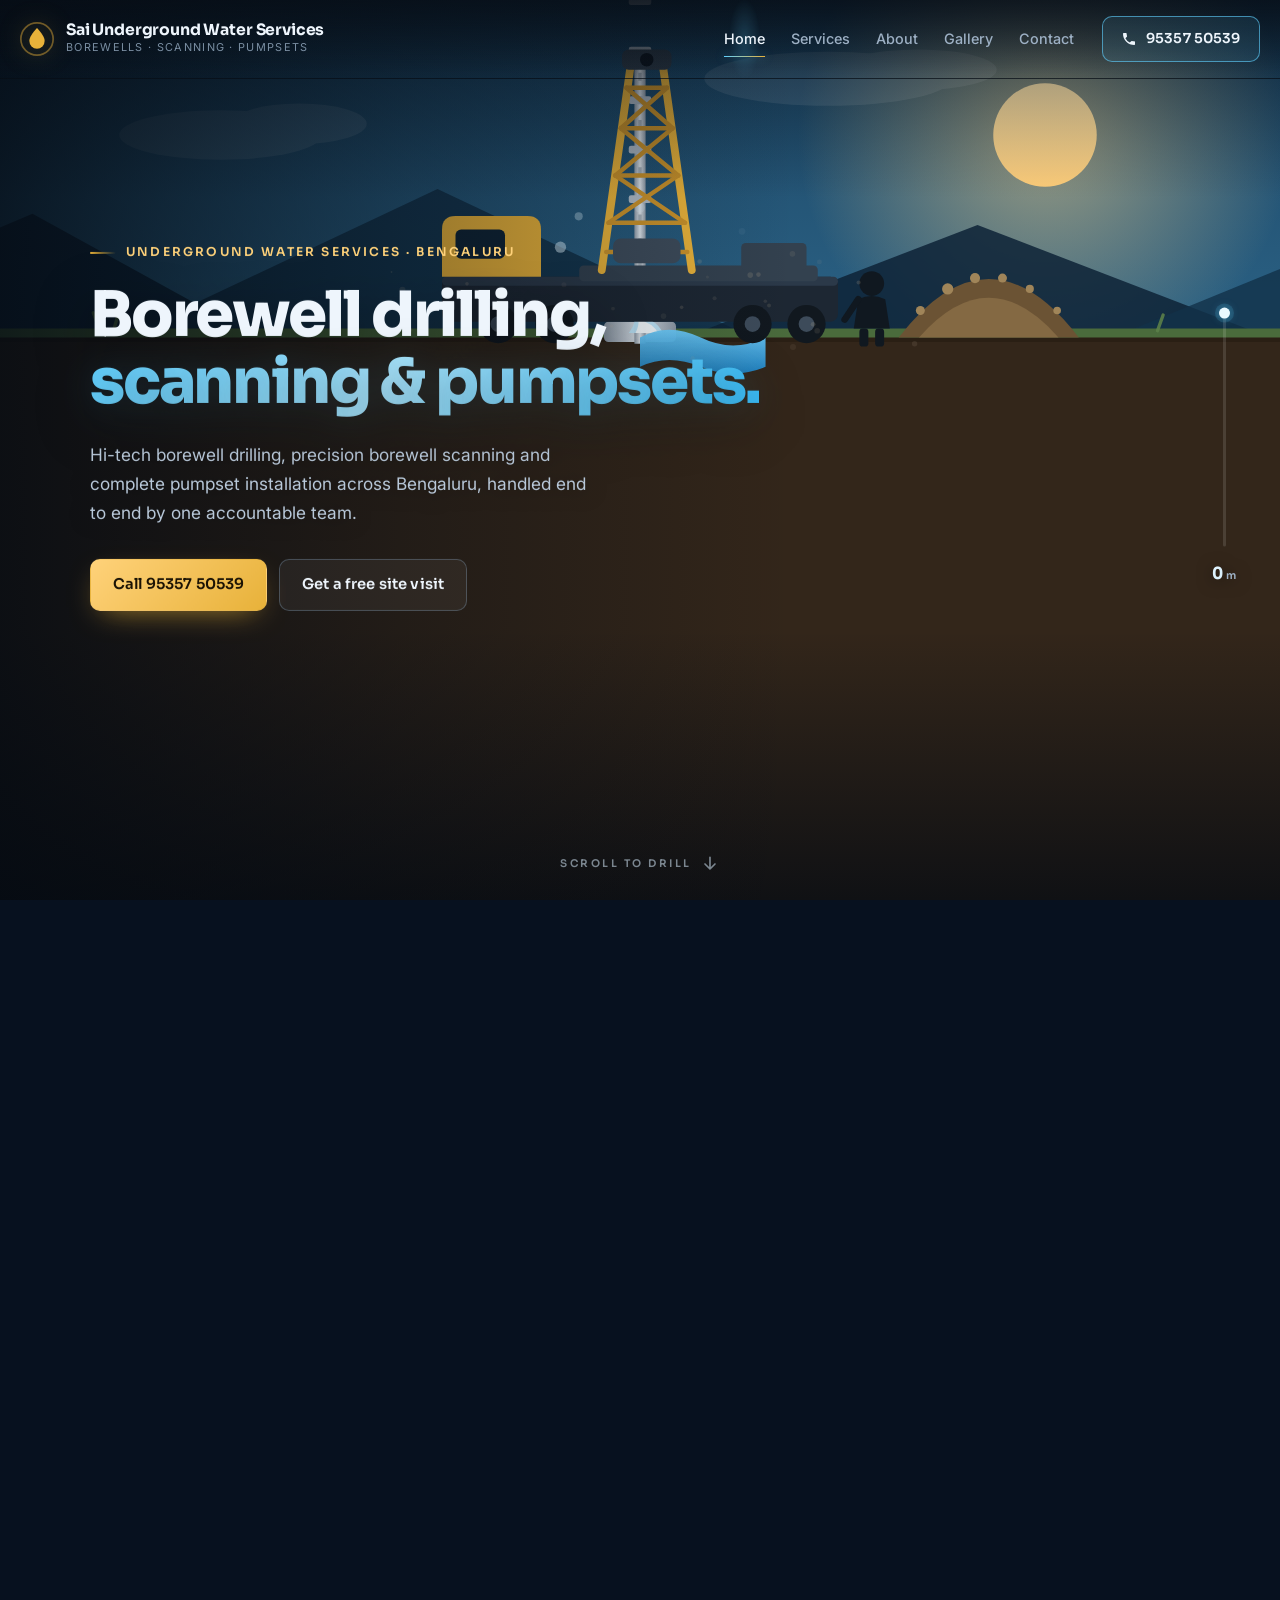
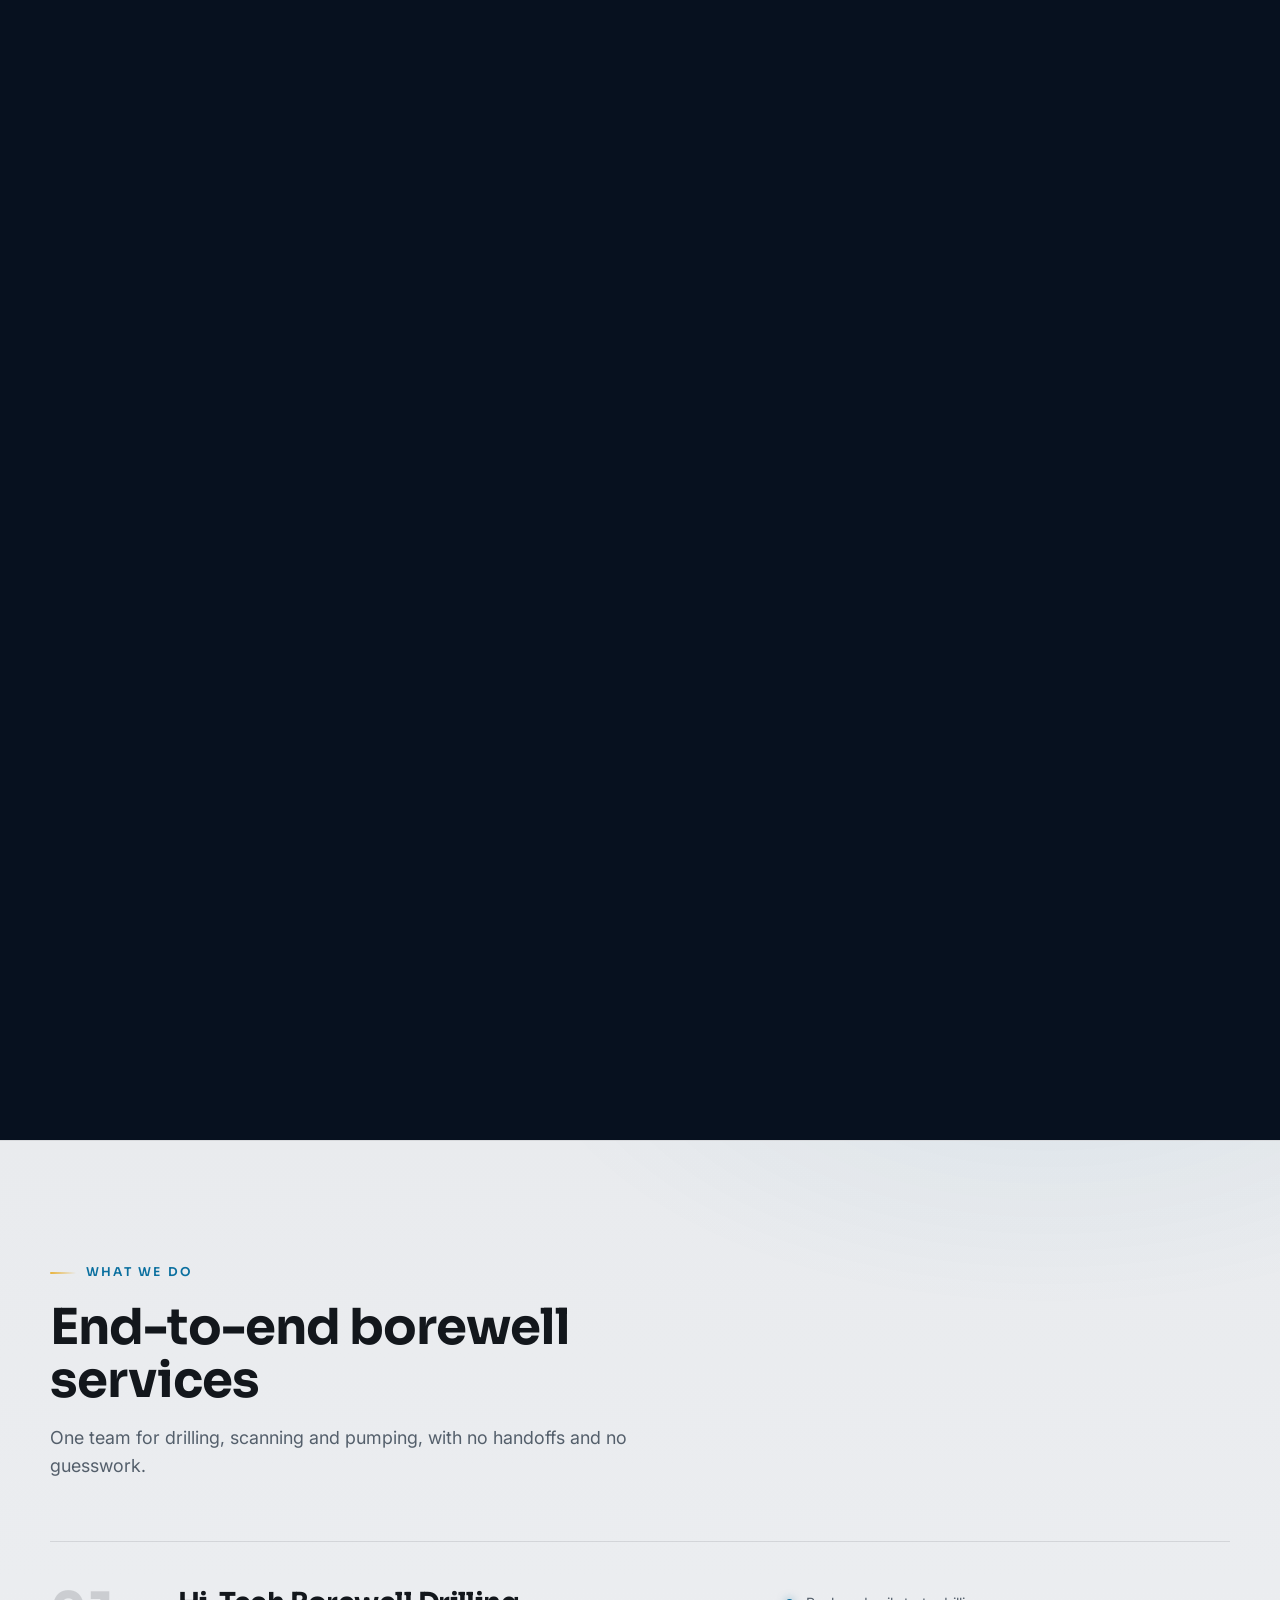
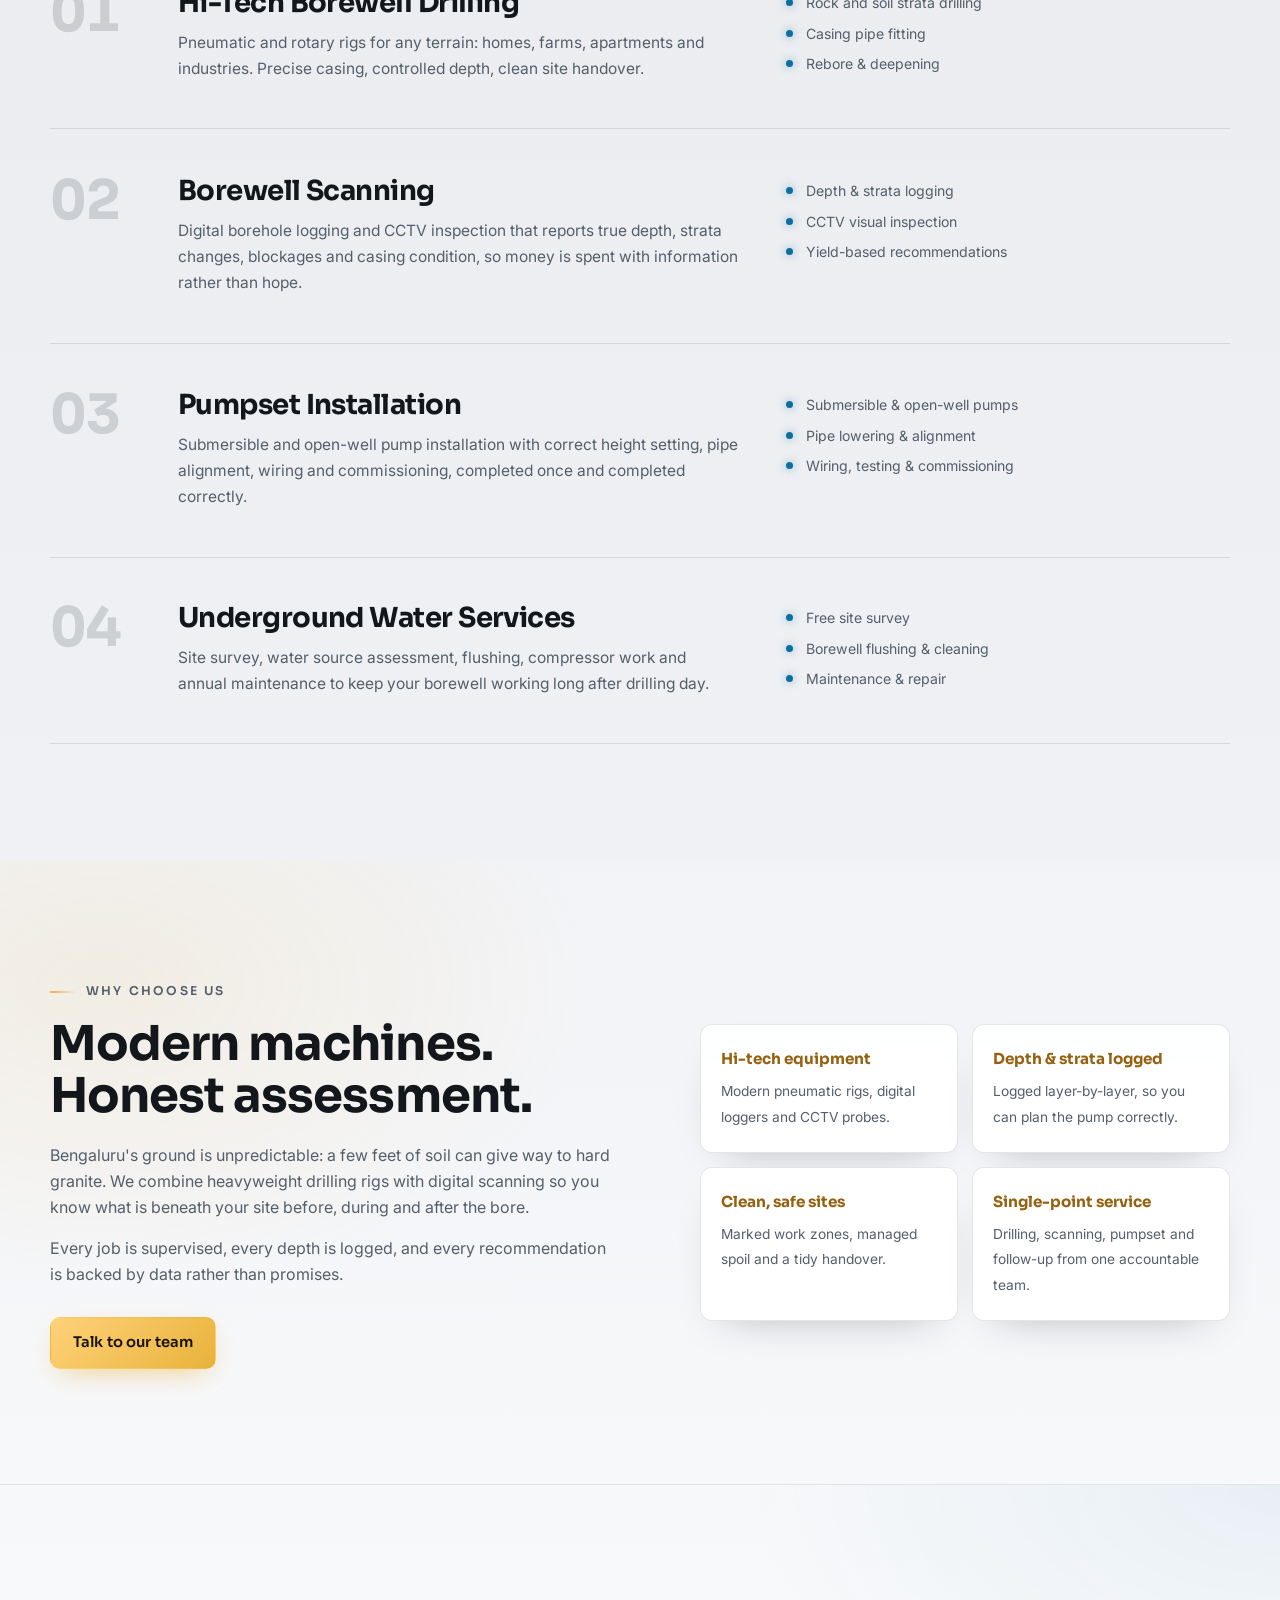
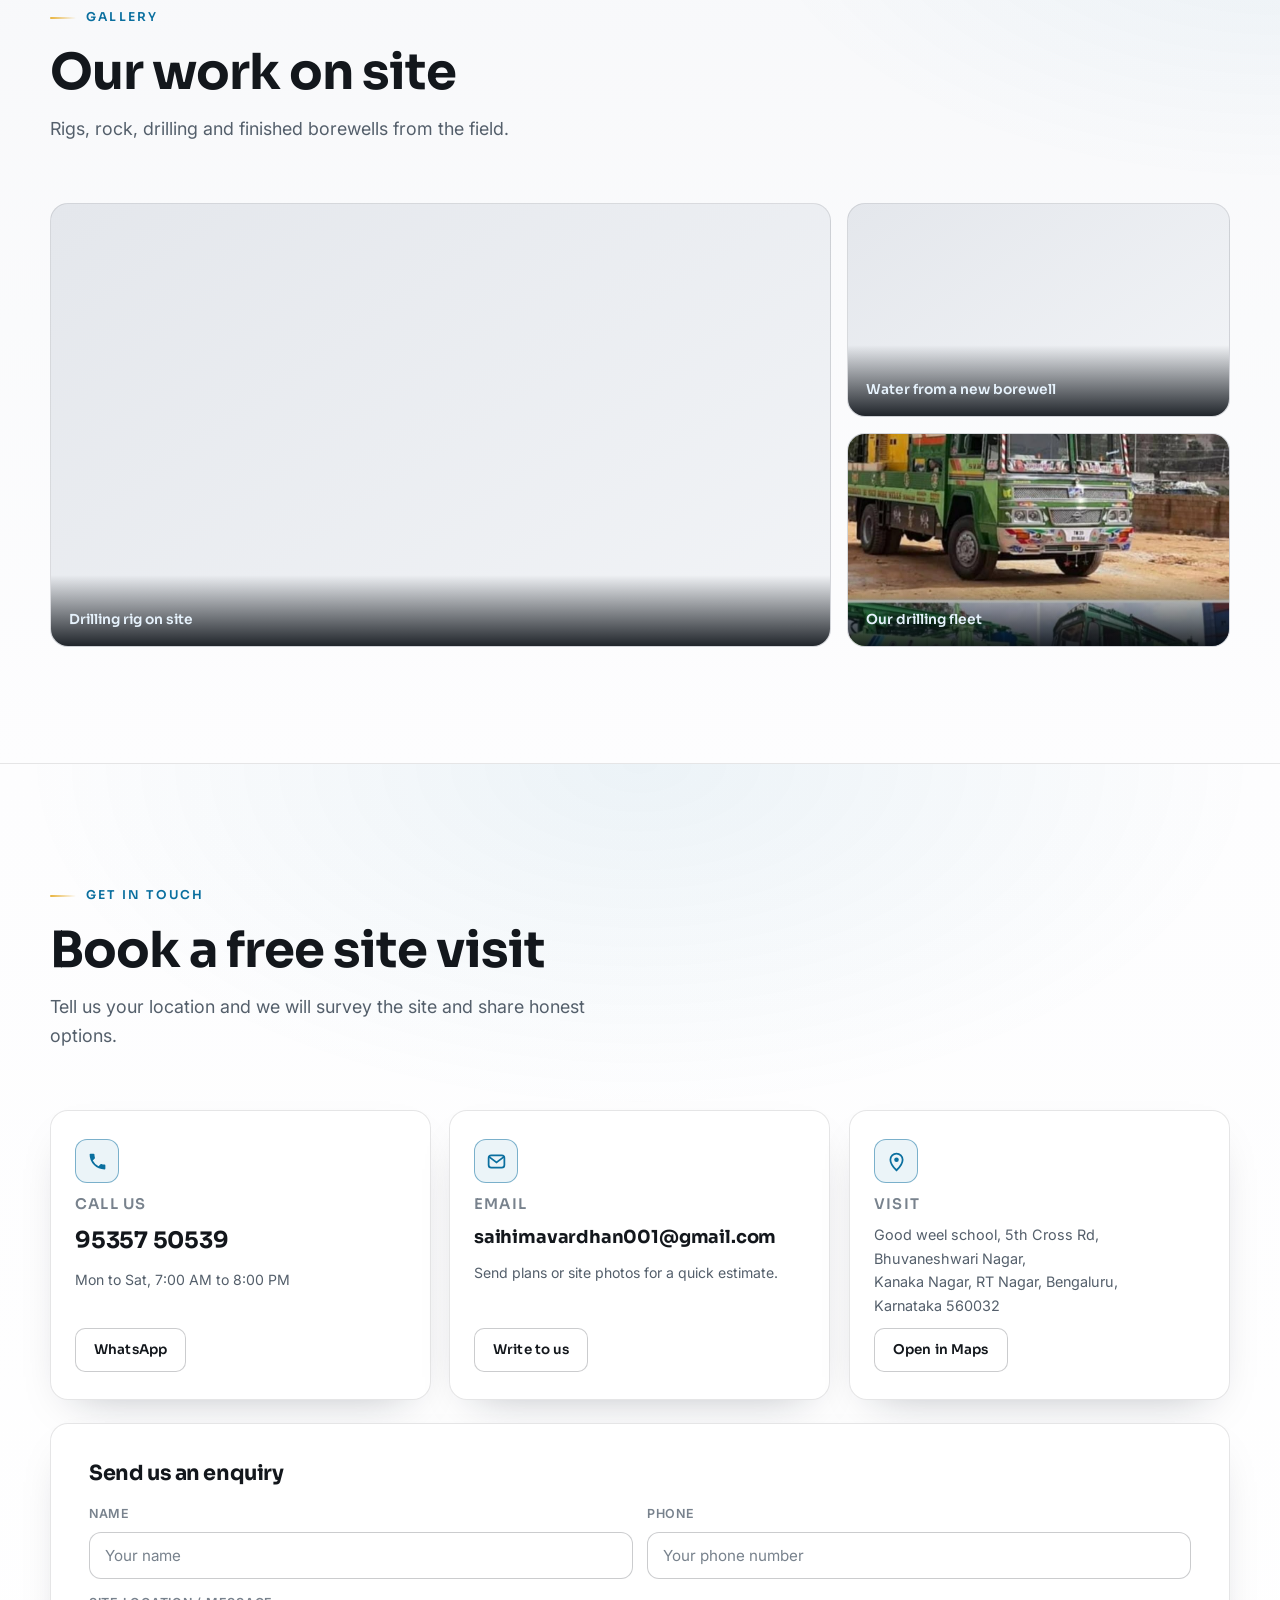
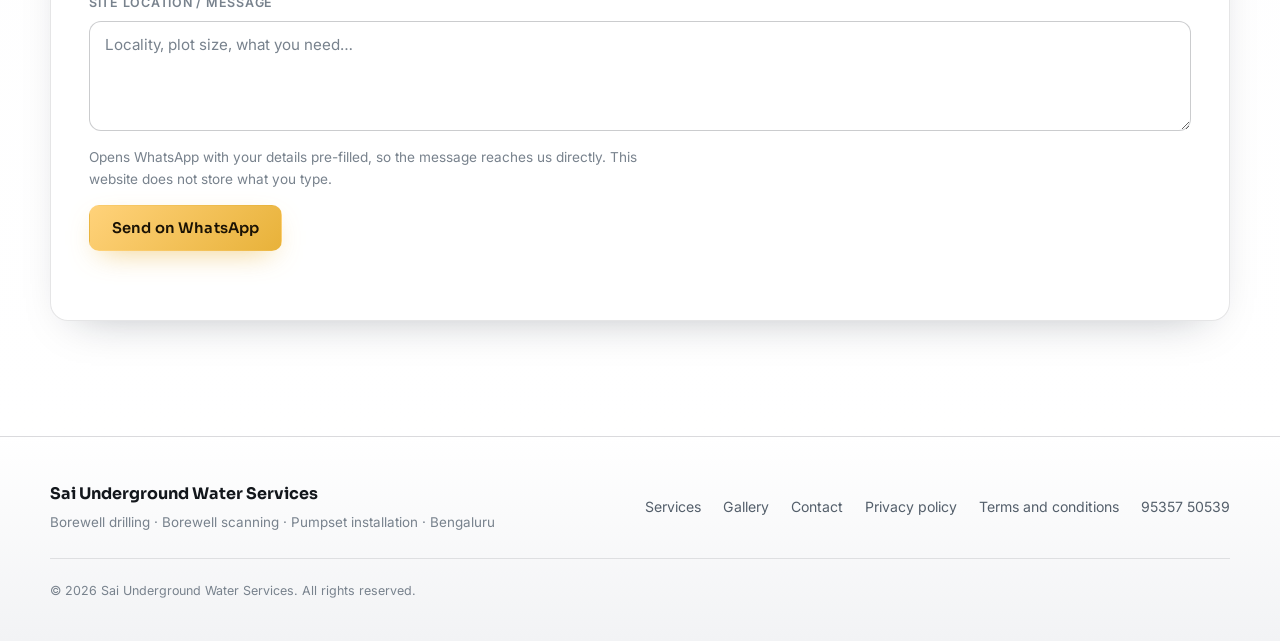
==== commit a827e0cc: "Replace AI-generated gallery placeholders with real site photos - Add three real site photographs as" ====
--- a/index.html
+++ b/index.html
@@ -565,28 +565,16 @@
 
     <div class="grid" id="galleryGrid">
       <figure class="tile reveal" tabindex="0">
-        <img src="assets/gallery/1.svg" alt="Drilling rig at a borewell site" loading="lazy" decoding="async">
+        <img src="assets/gallery/1.jpg" alt="Truck-mounted borewell drilling rig working at a construction site" loading="lazy" decoding="async">
         <figcaption>Drilling rig on site</figcaption>
       </figure>
       <figure class="tile reveal" tabindex="0">
-        <img src="assets/gallery/2.svg" alt="Borewell drilling in progress through rock" loading="lazy" decoding="async">
-        <figcaption>Drilling through rock</figcaption>
+        <img src="assets/gallery/2.jpg" alt="Water gushing high into the air from a freshly drilled borewell" loading="lazy" decoding="async">
+        <figcaption>Water from a new borewell</figcaption>
       </figure>
       <figure class="tile reveal" tabindex="0">
-        <img src="assets/gallery/3.svg" alt="Borewell scanning equipment" loading="lazy" decoding="async">
-        <figcaption>Hi-tech borewell scanning</figcaption>
-      </figure>
-      <figure class="tile reveal" tabindex="0">
-        <img src="assets/gallery/4.svg" alt="Submersible pumpset installation" loading="lazy" decoding="async">
-        <figcaption>Pumpset installation</figcaption>
-      </figure>
-      <figure class="tile reveal" tabindex="0">
-        <img src="assets/gallery/5.svg" alt="Team lowering pipe into a completed borewell" loading="lazy" decoding="async">
-        <figcaption>Pipe lowering</figcaption>
-      </figure>
-      <figure class="tile reveal" tabindex="0">
-        <img src="assets/gallery/6.svg" alt="Water flowing from a finished borewell" loading="lazy" decoding="async">
-        <figcaption>Water from a finished borewell</figcaption>
+        <img src="assets/gallery/3.jpg" alt="Our fleet of truck-mounted borewell drilling rigs" loading="lazy" decoding="async">
+        <figcaption>Our drilling fleet</figcaption>
       </figure>
     </div>
   </div>
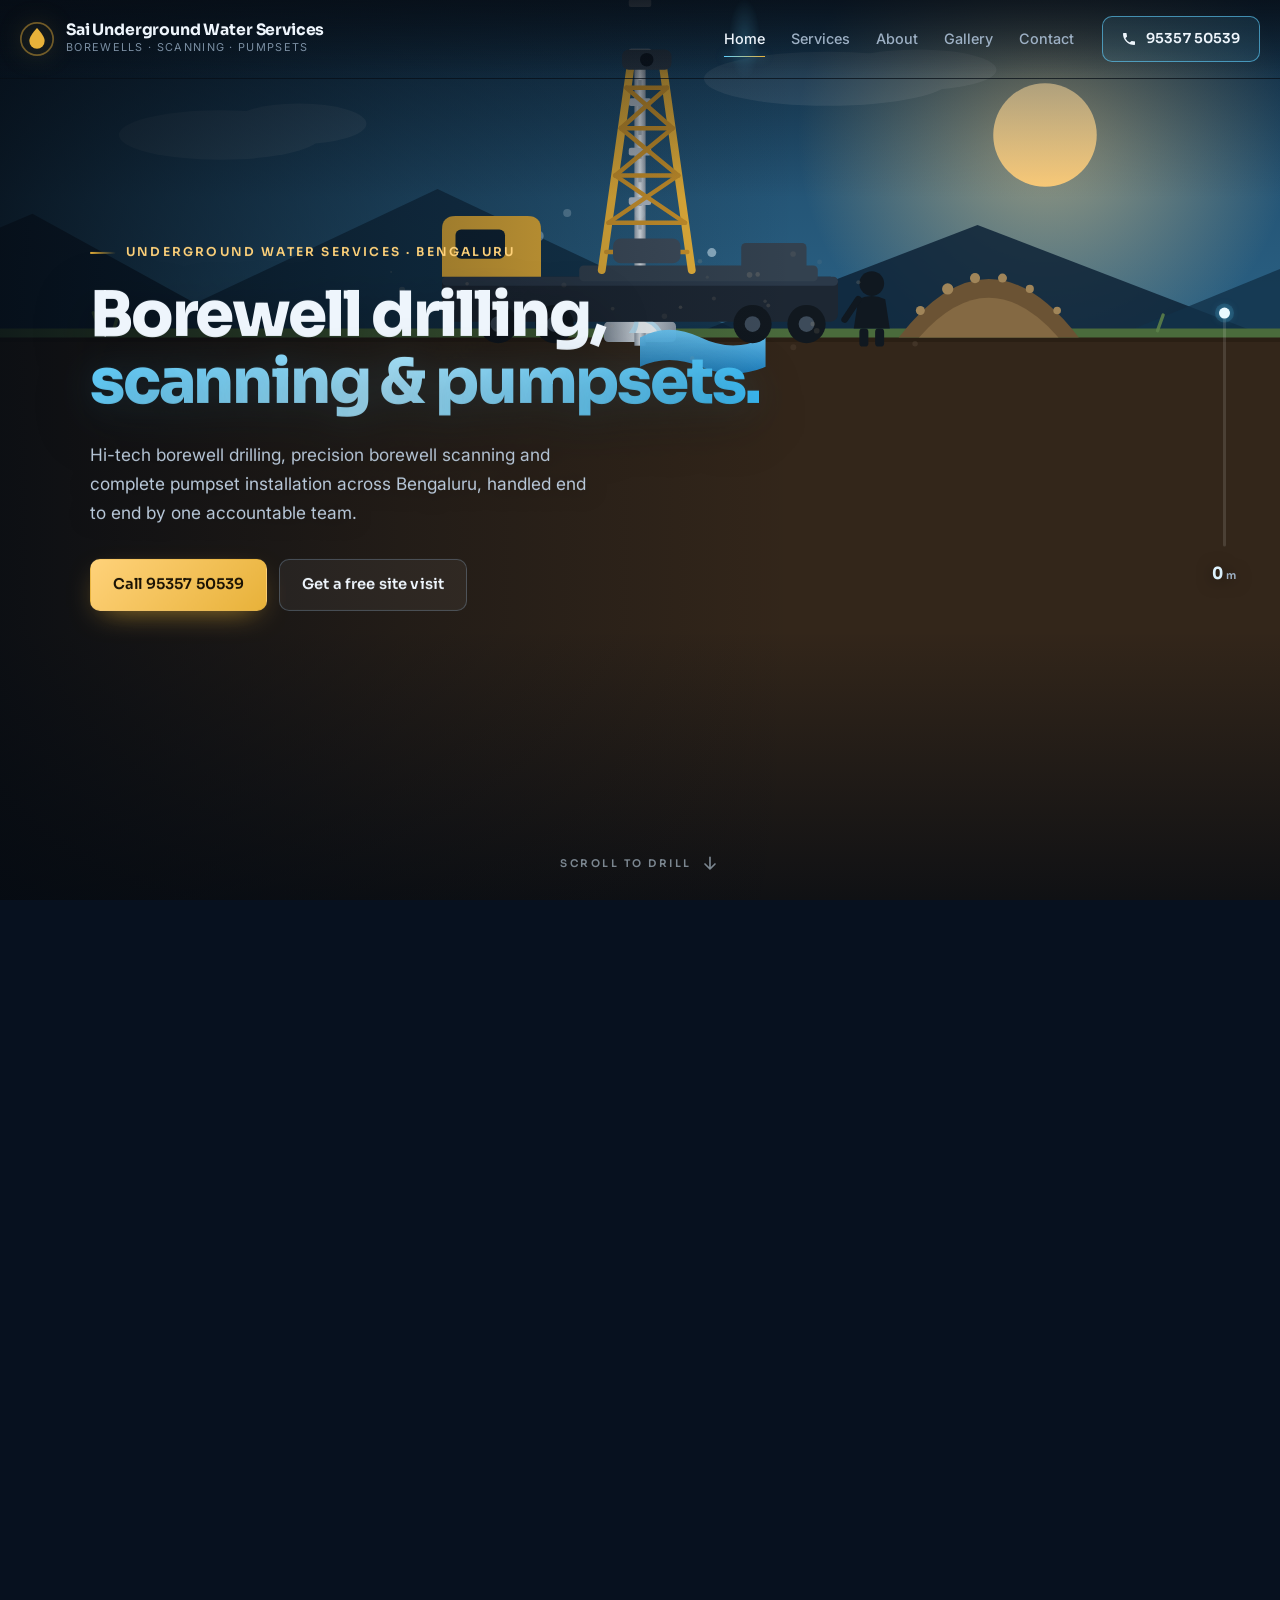
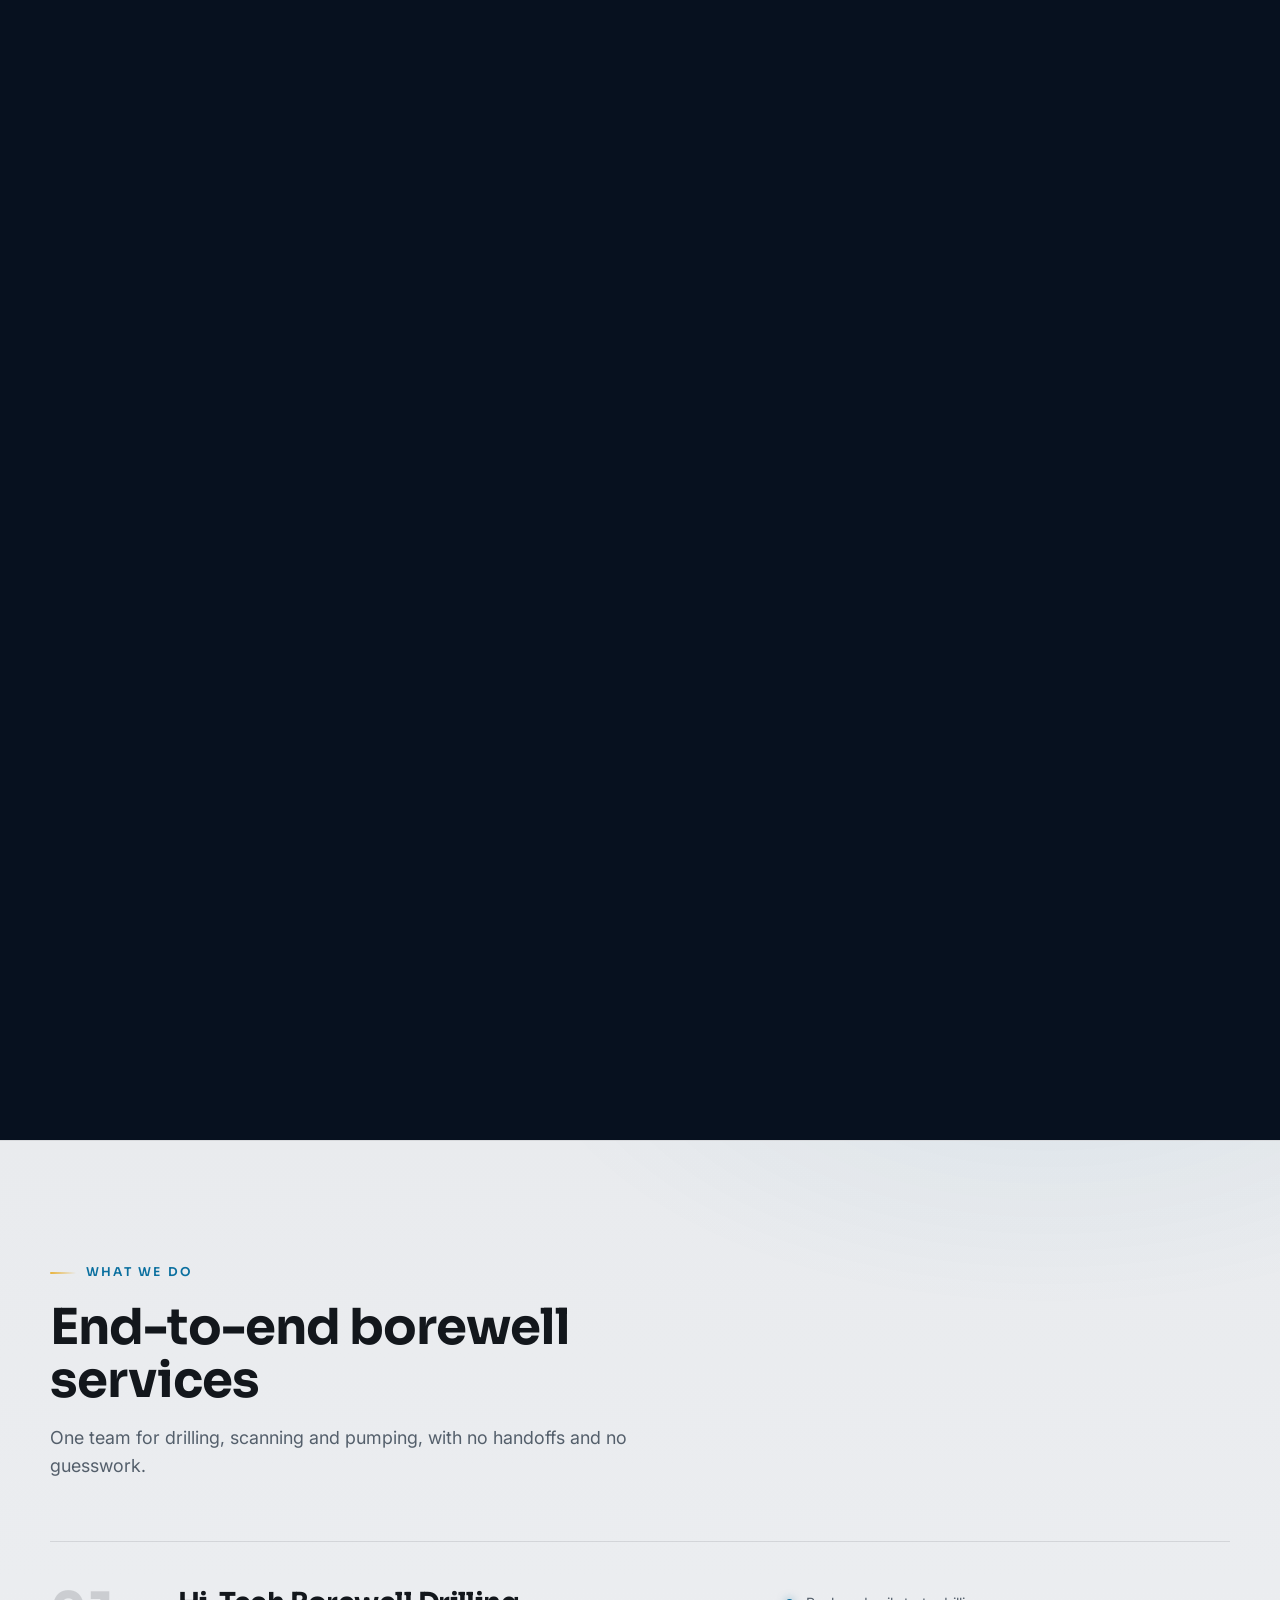
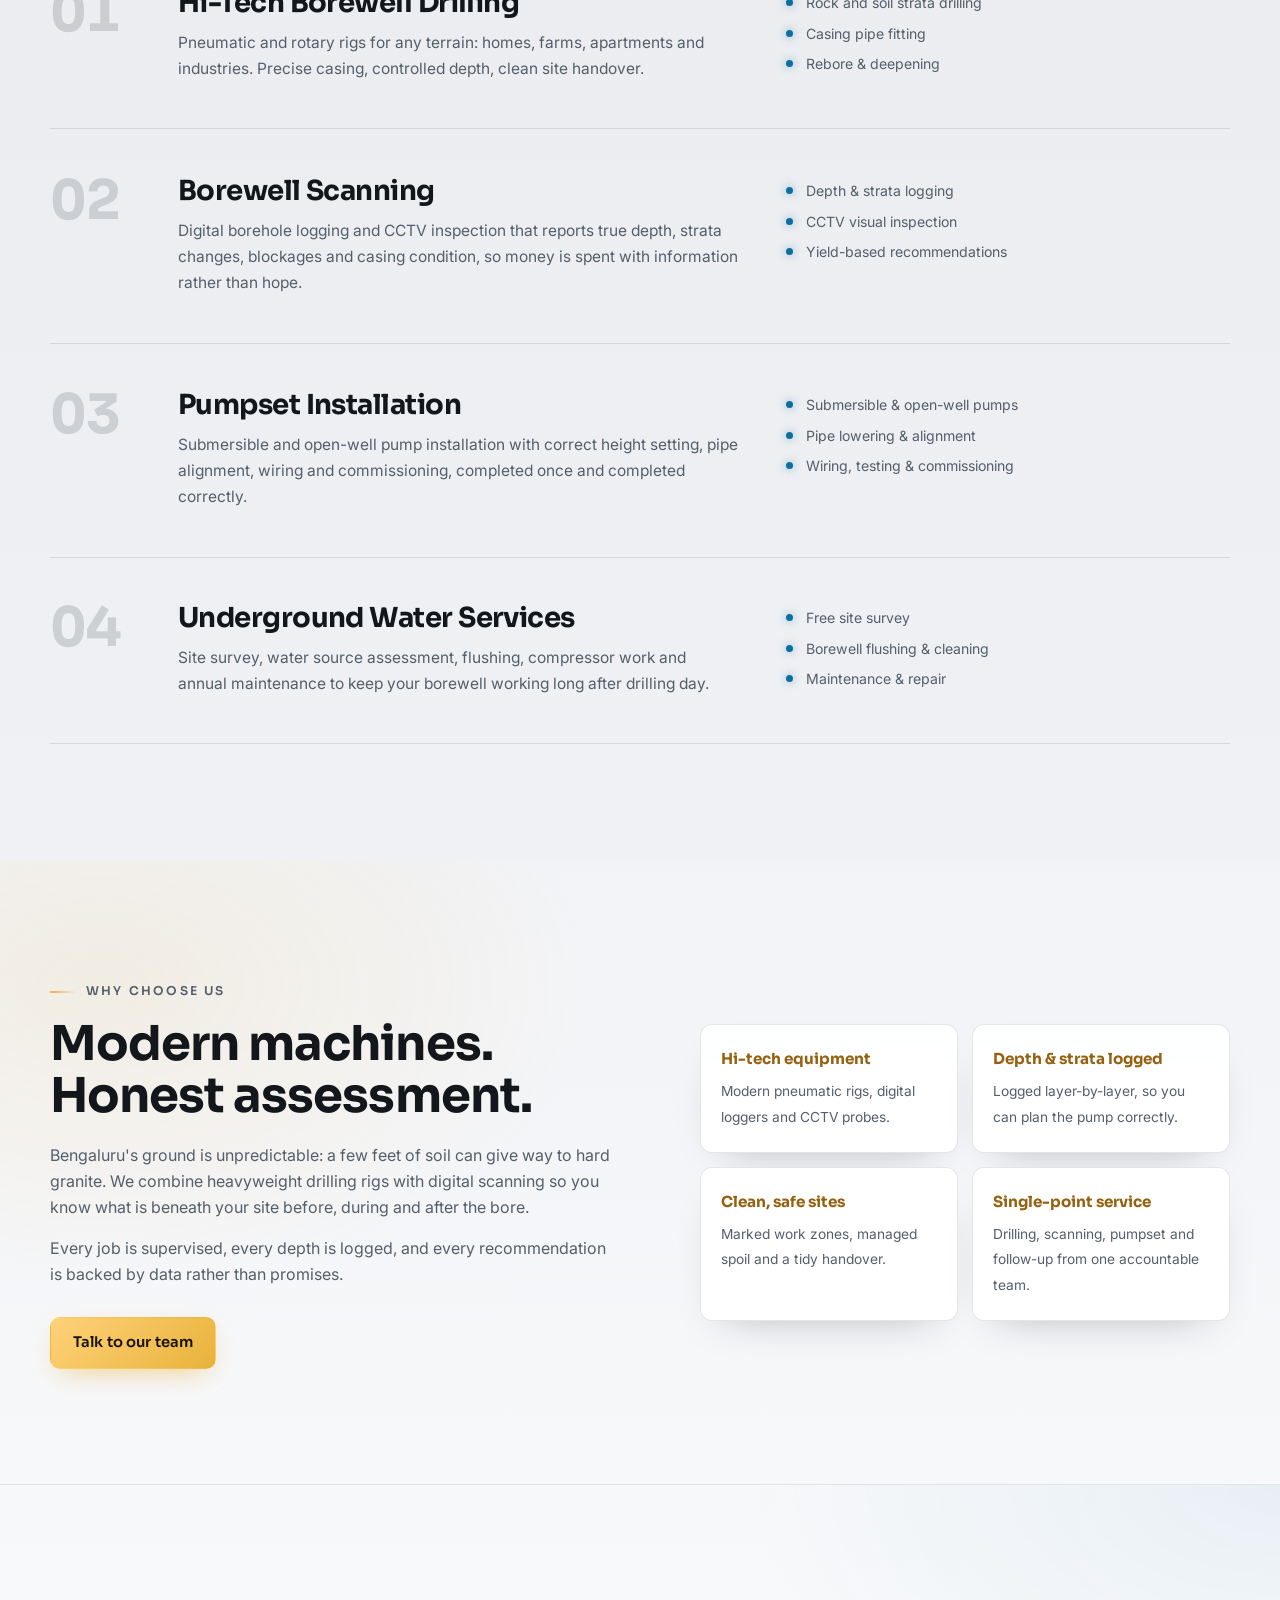
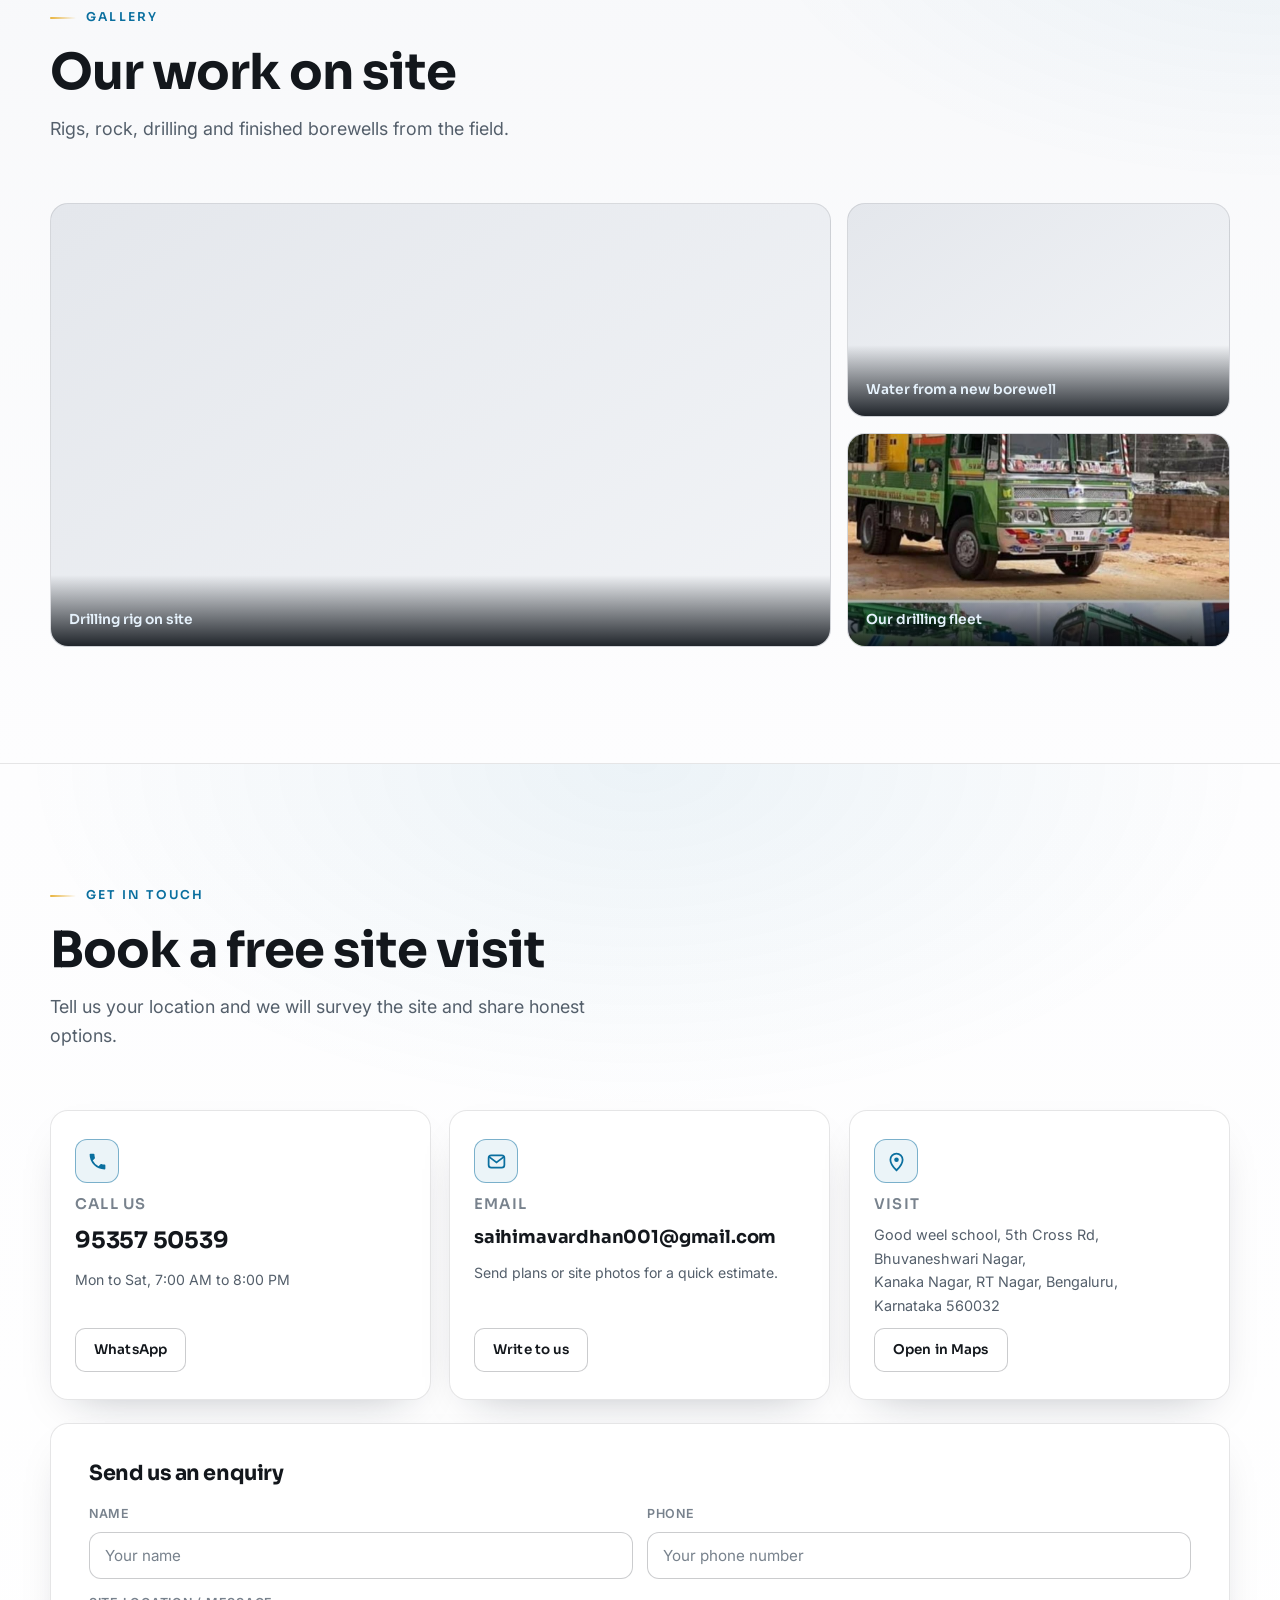
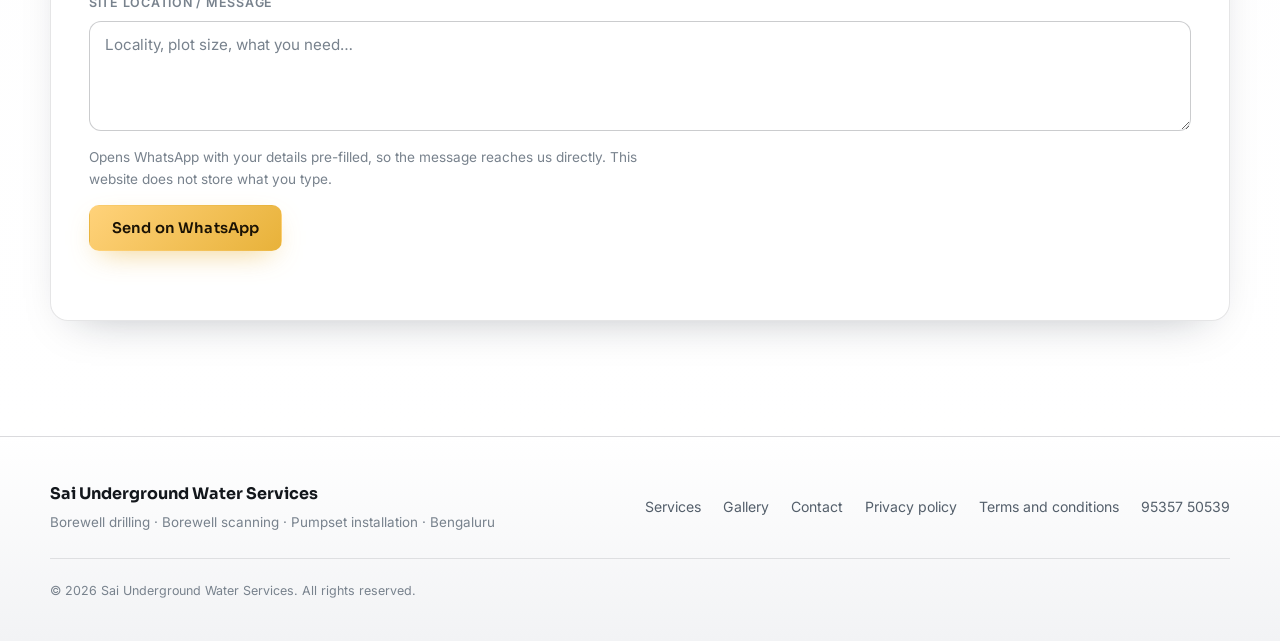
==== commit 77f0e959: "Show the 4 services layer-by-layer beside the drilling scene; update Maps link" ====
--- a/index.html
+++ b/index.html
@@ -407,37 +407,28 @@
       </div>
     </div>
 
-    <!-- step captions -->
+    <!-- service captions: the four services surface one layer at a
+         time as the bore goes deeper, the last one on the deepest layer -->
     <div class="steps" id="steps" aria-hidden="true">
       <div class="step" data-step="0">
-        <span class="step-num">01</span>
-        <h3>Arrival</h3>
-        <p>Our rig reaches your site, the survey is marked and machinery is set up before drilling begins.</p>
+        <span class="step-num">Layer 1 · 01/04</span>
+        <h3>Hi-Tech Borewell Drilling</h3>
+        <p>Pneumatic and rotary rigs for any terrain: homes, farms, apartments and industries. Precise casing, controlled depth, clean site handover.</p>
       </div>
       <div class="step" data-step="1">
-        <span class="step-num">02</span>
-        <h3>Breaking ground</h3>
-        <p>The drill bites through topsoil and the earth opens beneath the rig.</p>
+        <span class="step-num">Layer 2 · 02/04</span>
+        <h3>Borewell Scanning</h3>
+        <p>Digital borehole logging and CCTV inspection that reports true depth, strata changes, blockages and casing condition, so money is spent with information rather than hope.</p>
       </div>
       <div class="step" data-step="2">
-        <span class="step-num">03</span>
-        <h3>Through the strata</h3>
-        <p>Soil, gravel, then hard rock. The bore descends layer by layer as you scroll.</p>
+        <span class="step-num">Layer 3 · 03/04</span>
+        <h3>Pumpset Installation</h3>
+        <p>Submersible and open-well pump installation with correct height setting, pipe alignment, wiring and commissioning, completed once and completed correctly.</p>
       </div>
       <div class="step" data-step="3">
-        <span class="step-num">04</span>
-        <h3>Borewell scanning</h3>
-        <p>Digital logging maps depth, strata and structure, so you see the technical detail. Scanning informs your decision; it never guarantees water.</p>
-      </div>
-      <div class="step" data-step="4">
-        <span class="step-num">05</span>
-        <h3>Pumpset installation</h3>
-        <p>The submersible pump is lowered and aligned, pipe by pipe, into position.</p>
-      </div>
-      <div class="step" data-step="5">
-        <span class="step-num">06</span>
-        <h3>Water flowing</h3>
-        <p>The finished borewell is tested, clean and ready to serve for years.</p>
+        <span class="step-num">Layer 4 · 04/04</span>
+        <h3>Underground Water Services</h3>
+        <p>Site survey, water source assessment, flushing, compressor work and annual maintenance to keep your borewell working long after drilling day.</p>
         <div class="step-cta">
           <a class="btn btn-primary" href="tel:+919535750539">Call now</a>
           <a class="btn btn-ghost" href="mailto:saihimavardhan001@gmail.com">Email us</a>
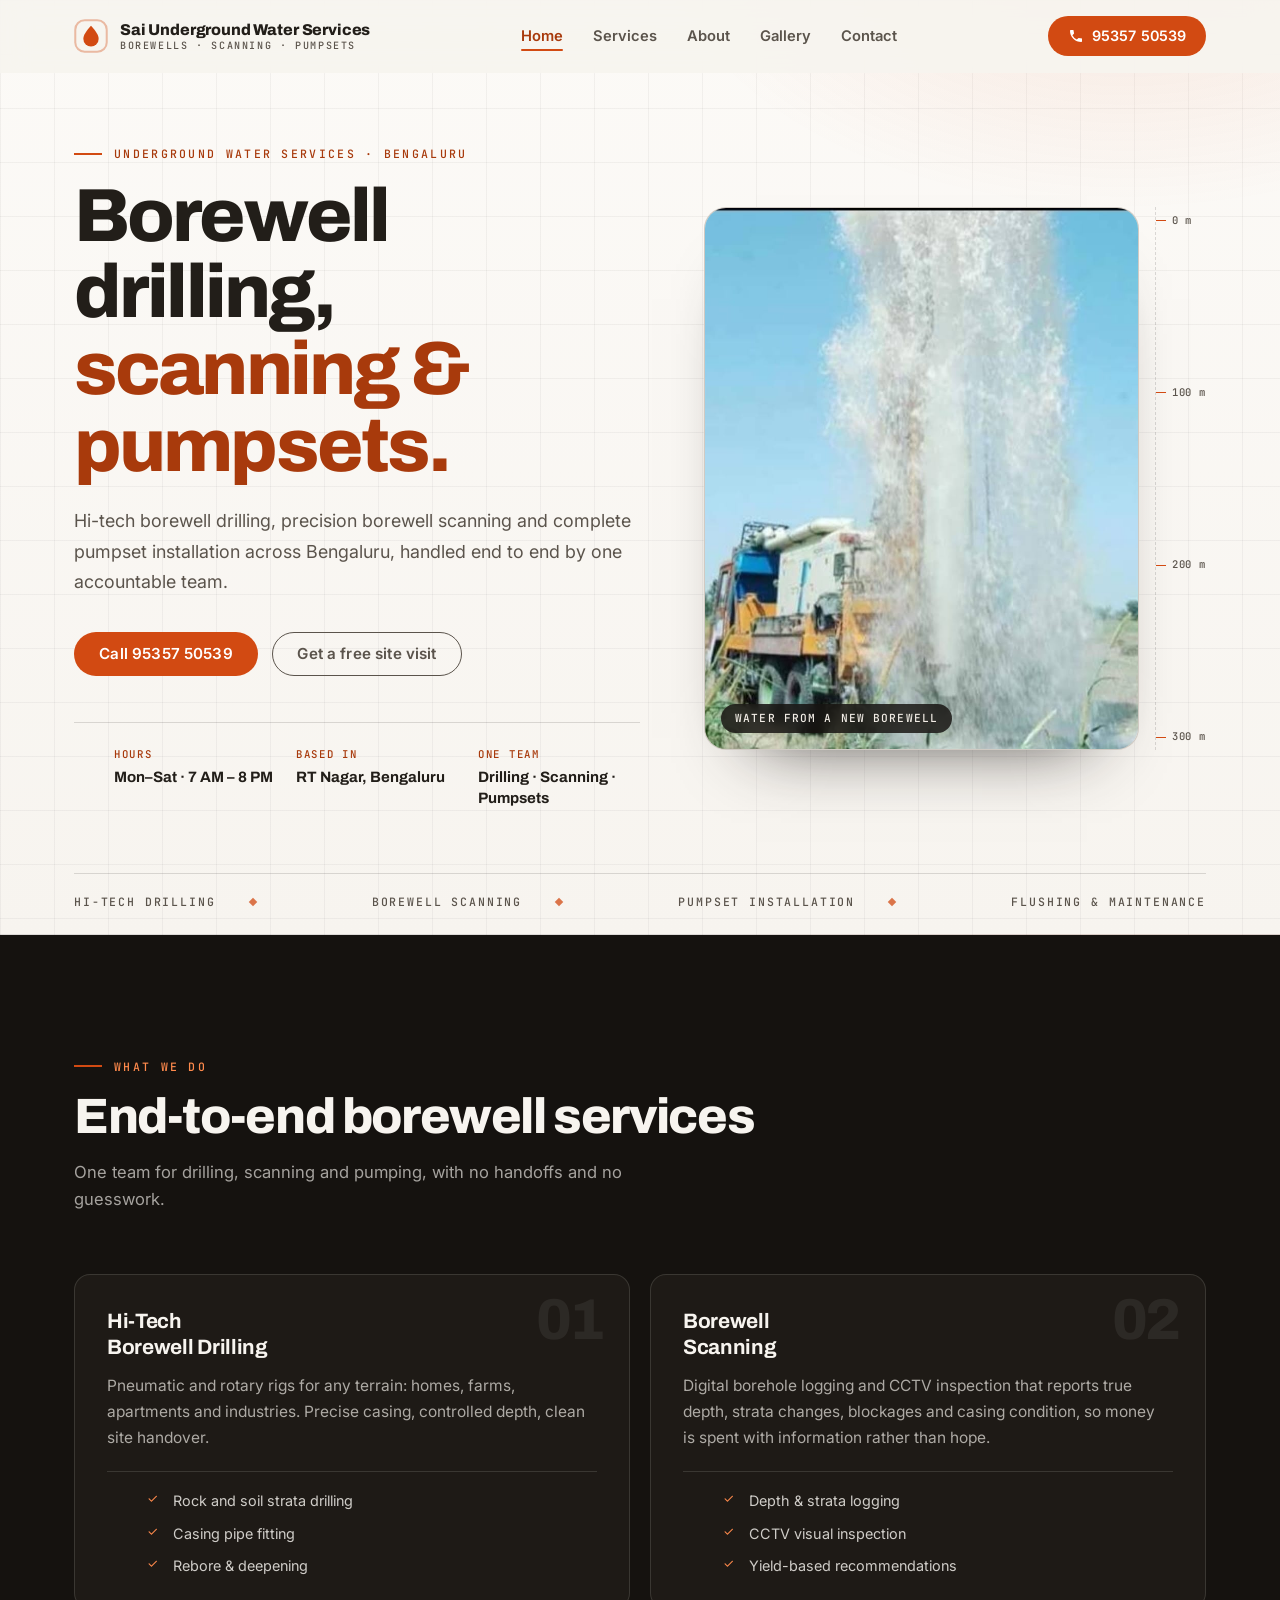
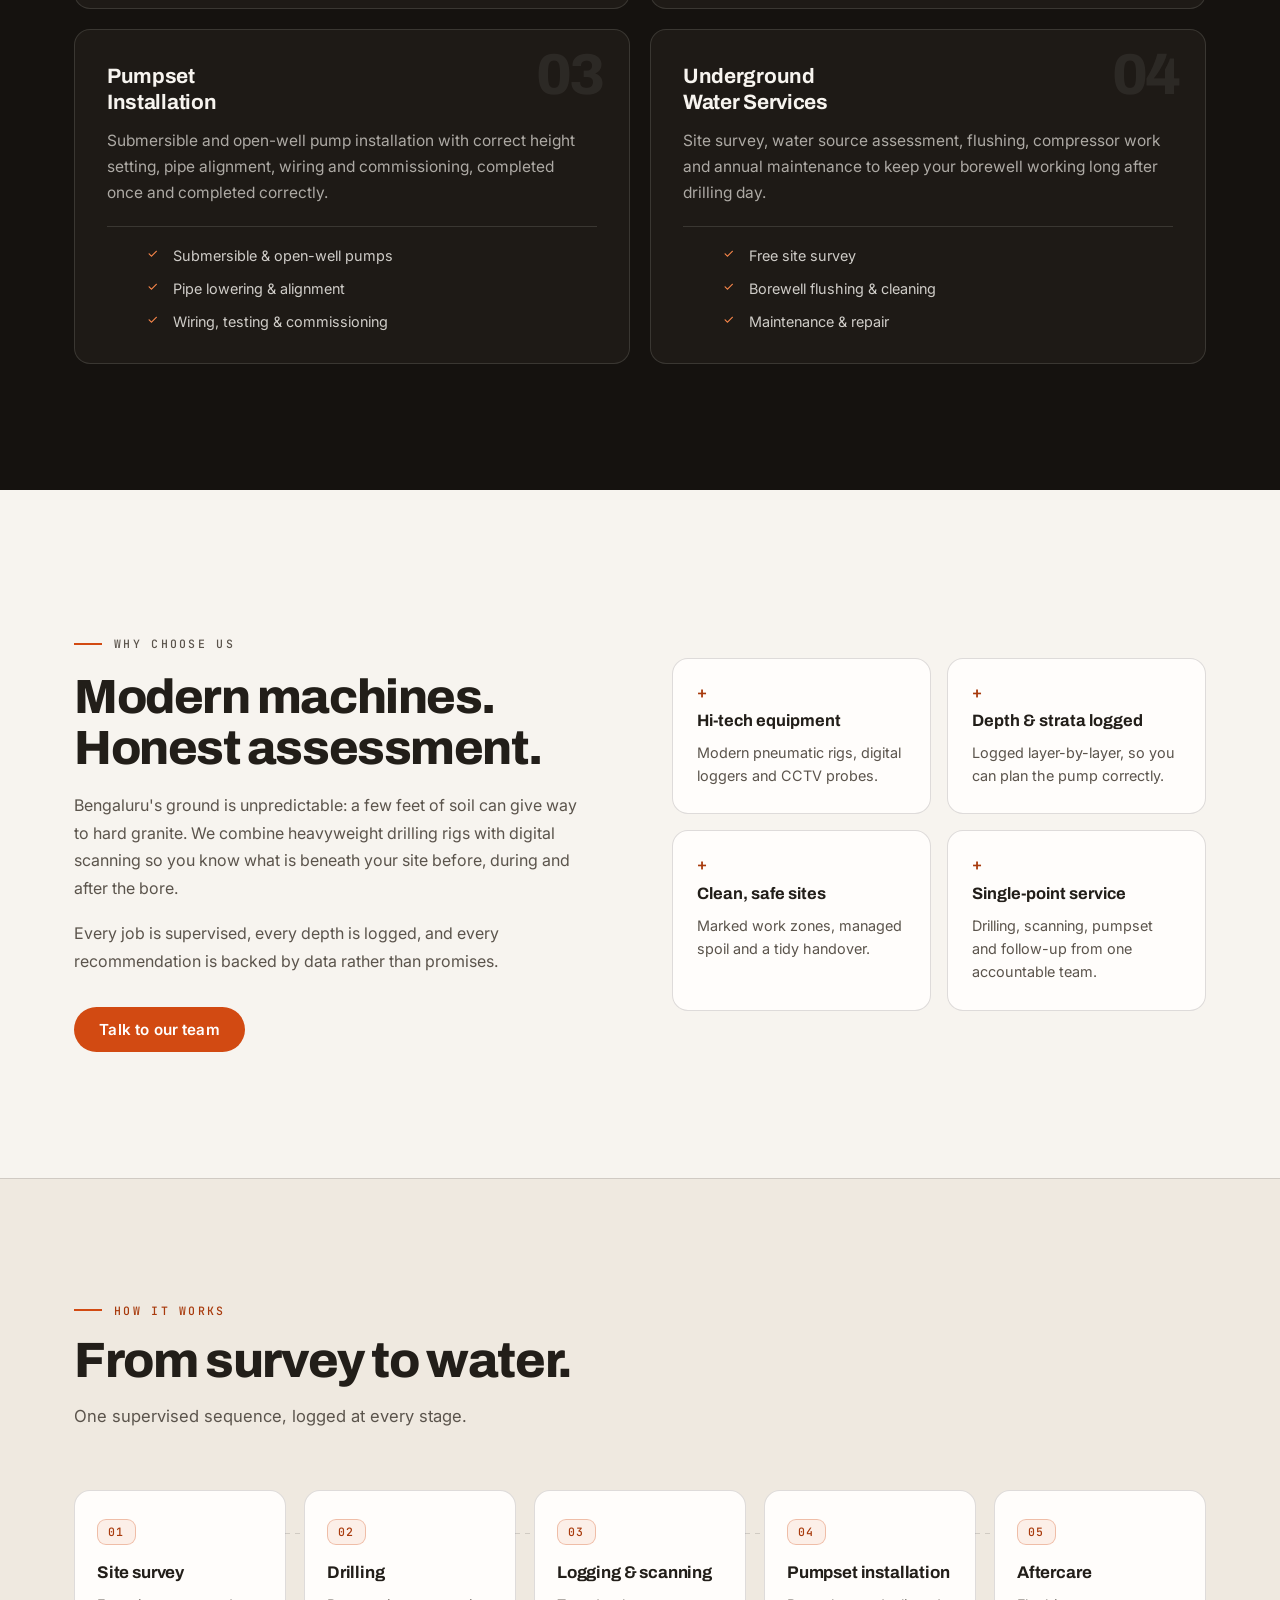
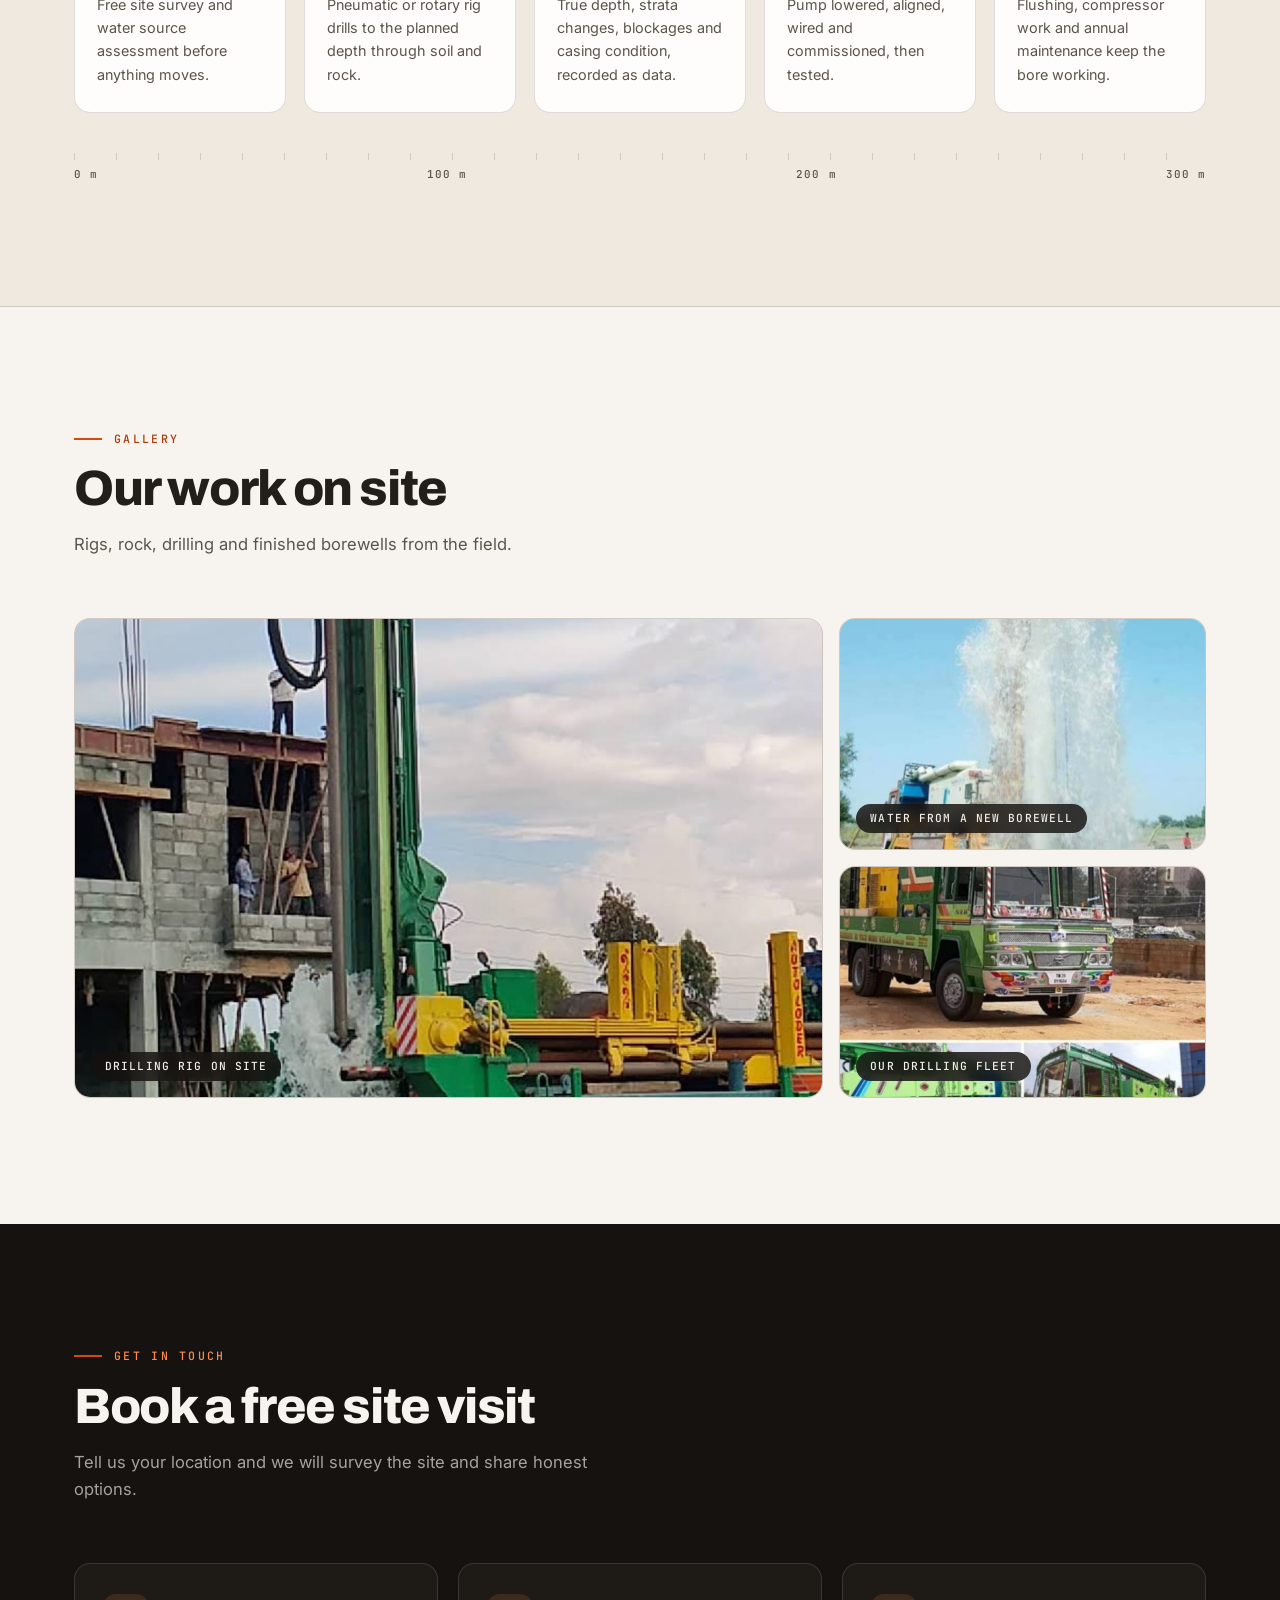
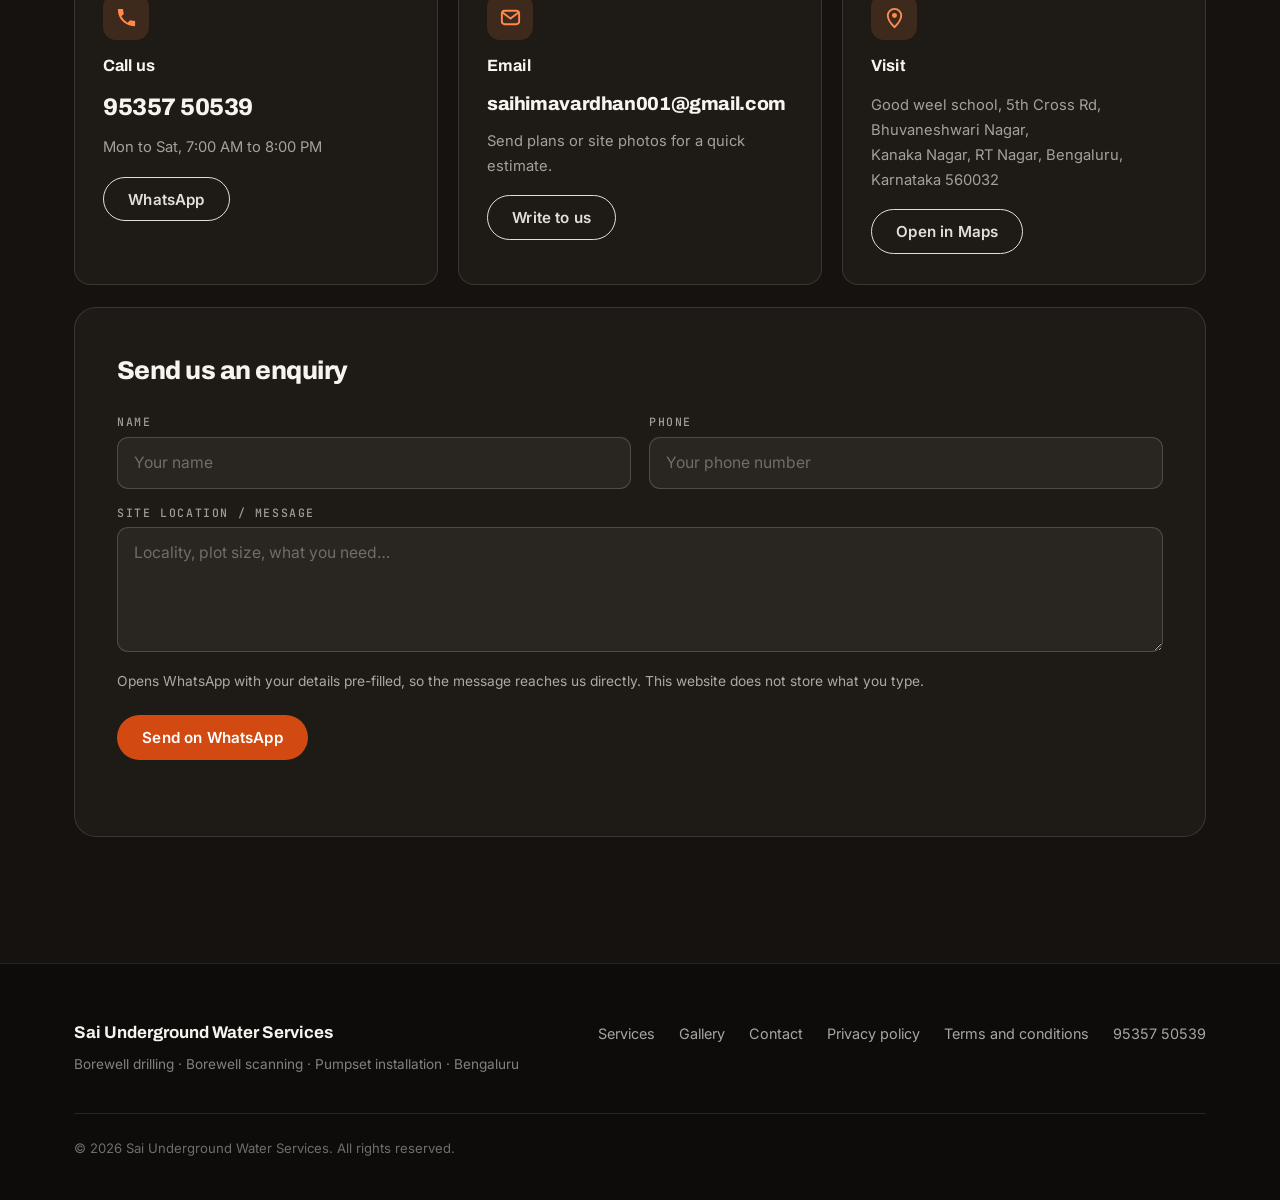
==== commit 4afe1c34: "Rebuild website with fresh redesign - New visual direction: warm ink/paper palette with burnt-orange" ====
--- a/index.html
+++ b/index.html
@@ -6,7 +6,7 @@
 <title>Sai Underground Water Services | Borewell Drilling, Bengaluru</title>
 <meta name="description" content="Hi-tech borewell drilling, borewell scanning and pumpset installation in Bengaluru. Underground water services by Sai Underground Water Services. Call 9535750539.">
 <meta name="robots" content="index, follow">
-<meta name="theme-color" content="#0a1522">
+<meta name="theme-color" content="#15120f">
 <meta property="og:type" content="website">
 <meta property="og:site_name" content="Sai Underground Water Services">
 <meta property="og:title" content="Sai Underground Water Services | Borewell Drilling, Scanning & Pumpset Installation">
@@ -20,14 +20,13 @@
 <link rel="apple-touch-icon" href="assets/apple-touch-icon.png">
 <link rel="preconnect" href="https://fonts.googleapis.com">
 <link rel="preconnect" href="https://fonts.gstatic.com" crossorigin>
-<link href="https://fonts.googleapis.com/css2?family=Sora:wght@500;600;700;800&family=Inter:wght@400;500;600&display=swap" rel="stylesheet">
+<link href="https://fonts.googleapis.com/css2?family=Archivo:wght@500;600;700;800;900&family=Inter:wght@400;500;600&family=JetBrains+Mono:wght@500&display=swap" rel="stylesheet">
 <link rel="stylesheet" href="css/styles.css">
 <noscript>
   <style>
-    .journey { height: 100svh !important; }
-    .journey-sticky { position: relative !important; }
-    .steps, .depth-hud, .scroll-hint { display: none !important; }
     .reveal { opacity: 1 !important; transform: none !important; }
+    .nav-burger { display: none !important; }
+    .nav-links { display: flex !important; }
   </style>
 </noscript>
 <script type="application/ld+json">
@@ -69,8 +68,8 @@
     <a class="brand" href="#home" aria-label="Sai Underground Water Services home">
       <span class="brand-mark" aria-hidden="true">
         <svg viewBox="0 0 40 40" width="34" height="34">
-          <circle cx="20" cy="20" r="19" fill="none" stroke="currentColor" stroke-width="2" opacity=".45"/>
-          <path d="M20 7c5.2 6 9 10.6 9 15.4A9 9 0 0 1 11 22.4C11 17.6 14.8 13 20 7z" fill="currentColor"/>
+          <rect x="1.5" y="1.5" width="37" height="37" rx="11" fill="none" stroke="currentColor" stroke-width="2.4" opacity=".35"/>
+          <path d="M20 8c5.2 6 9 10.6 9 15.4A9 9 0 0 1 11 23.4C11 18.6 14.8 14 20 8z" fill="currentColor"/>
         </svg>
       </span>
       <span class="brand-text">
@@ -108,349 +107,63 @@
 
 <main>
 
-<!-- ================= JOURNEY (scroll-driven scene) ================= -->
-<section class="journey" id="home" aria-label="The journey of a borewell">
-  <div class="journey-sticky">
-
-    <svg id="scene" class="scene" viewBox="0 0 1200 800" preserveAspectRatio="xMidYMid slice" aria-hidden="true" focusable="false">
-      <defs>
-        <linearGradient id="skyGrad" x1="0" y1="0" x2="0" y2="1">
-          <stop offset="0" stop-color="#07111f"/>
-          <stop offset=".55" stop-color="#0f2c47"/>
-          <stop offset="1" stop-color="#2b6285"/>
-        </linearGradient>
-        <linearGradient id="sunGrad" x1="0" y1="0" x2="0" y2="1">
-          <stop offset="0" stop-color="#ffe6ad"/>
-          <stop offset="1" stop-color="#ffce7a"/>
-        </linearGradient>
-        <radialGradient id="sunGlow" cx=".5" cy=".5" r=".5">
-          <stop offset="0" stop-color="#ffd98f" stop-opacity=".55"/>
-          <stop offset="1" stop-color="#ffd98f" stop-opacity="0"/>
-        </radialGradient>
-        <radialGradient id="finalGlow" cx=".5" cy=".5" r=".5">
-          <stop offset="0" stop-color="#dff4ff" stop-opacity=".55"/>
-          <stop offset="1" stop-color="#dff4ff" stop-opacity="0"/>
-        </radialGradient>
-        <linearGradient id="soilGrad" x1="0" y1="0" x2="0" y2="1">
-          <stop offset="0" stop-color="#6d4b2d"/>
-          <stop offset="1" stop-color="#5b3d24"/>
-        </linearGradient>
-        <linearGradient id="subGrad" x1="0" y1="0" x2="0" y2="1">
-          <stop offset="0" stop-color="#8b6a41"/>
-          <stop offset="1" stop-color="#7a5c38"/>
-        </linearGradient>
-        <linearGradient id="gravelGrad" x1="0" y1="0" x2="0" y2="1">
-          <stop offset="0" stop-color="#948a76"/>
-          <stop offset="1" stop-color="#847a67"/>
-        </linearGradient>
-        <linearGradient id="rockGrad" x1="0" y1="0" x2="0" y2="1">
-          <stop offset="0" stop-color="#454d57"/>
-          <stop offset="1" stop-color="#313841"/>
-        </linearGradient>
-        <linearGradient id="waterGrad" x1="0" y1="0" x2="0" y2="1">
-          <stop offset="0" stop-color="#6fd0ff"/>
-          <stop offset="1" stop-color="#1f86c9"/>
-        </linearGradient>
-        <linearGradient id="steelGrad" x1="0" y1="0" x2="1" y2="0">
-          <stop offset="0" stop-color="#8d99a6"/>
-          <stop offset=".5" stop-color="#dfe6ec"/>
-          <stop offset="1" stop-color="#8d99a6"/>
-        </linearGradient>
-
-        <clipPath id="strataWipe">
-          <rect id="wipeRect" x="-400" y="300" width="2000" height="0"/>
-        </clipPath>
-        <clipPath id="underClip">
-          <rect x="-400" y="301" width="2000" height="2300"/>
-        </clipPath>
-        <clipPath id="holeClip">
-          <rect id="holeClipRect" x="578" y="300" width="44" height="0"/>
-        </clipPath>
-      </defs>
-
-      <g id="camera">
-
-        <!-- ===== SKY ===== -->
-        <rect x="-600" y="-900" width="2400" height="1201" fill="url(#skyGrad)"/>
-        <g id="skyAmbient">
-          <circle id="sunHalo" cx="960" cy="120" r="220" fill="url(#sunGlow)"/>
-          <circle cx="960" cy="120" r="46" fill="url(#sunGrad)"/>
-          <g id="clouds" fill="#ffffff" opacity=".10">
-            <ellipse cx="220" cy="120" rx="90" ry="22"/>
-            <ellipse cx="290" cy="110" rx="60" ry="18"/>
-            <ellipse cx="760" cy="70" rx="110" ry="24"/>
-            <ellipse cx="840" cy="62" rx="70" ry="18"/>
-          </g>
-          <!-- distant hills -->
-          <path d="M-200 300 L60 190 L260 300 Z" fill="#0d2337" opacity=".85"/>
-          <path d="M140 300 L420 168 L700 300 Z" fill="#123149" opacity=".9"/>
-          <path d="M640 300 L900 200 L1160 300 Z" fill="#0d2337" opacity=".85"/>
-          <path d="M1020 300 L1240 210 L1440 300 Z" fill="#123149" opacity=".8"/>
-        </g>
-
-        <!-- ===== SOLID EARTH (always present) ===== -->
-        <rect x="-400" y="300" width="2000" height="2400" fill="#33261a"/>
-
-        <!-- ===== STRATA CROSS-SECTION (revealed by wipe) ===== -->
-        <g id="strata" clip-path="url(#strataWipe)">
-          <rect x="-400" y="300" width="2000" height="220" fill="url(#soilGrad)"/>
-          <rect x="-400" y="520" width="2000" height="240" fill="url(#subGrad)"/>
-          <rect x="-400" y="760" width="2000" height="260" fill="url(#gravelGrad)"/>
-          <rect x="-400" y="1020" width="2000" height="1680" fill="url(#rockGrad)"/>
-
-          <!-- soil texture -->
-          <g fill="#7d5a37" opacity=".65">
-            <circle cx="120" cy="360" r="4"/><circle cx="330" cy="430" r="3"/><circle cx="520" cy="345" r="5"/>
-            <circle cx="760" cy="455" r="3.5"/><circle cx="980" cy="380" r="4"/><circle cx="1120" cy="470" r="3"/>
-            <circle cx="240" cy="490" r="3"/><circle cx="860" cy="330" r="3"/>
-          </g>
-          <!-- sand streaks -->
-          <g stroke="#9c7a4e" stroke-width="3" opacity=".5" fill="none">
-            <path d="M-40 580 q220 26 430 0 t430 0 t430 0"/>
-            <path d="M-40 680 q260 -30 520 0 t520 0"/>
-          </g>
-          <!-- gravel pebbles -->
-          <g fill="#a99f88">
-            <ellipse cx="150" cy="820" rx="14" ry="10"/><ellipse cx="300" cy="900" rx="11" ry="8"/>
-            <ellipse cx="470" cy="840" rx="16" ry="11"/><ellipse cx="660" cy="940" rx="12" ry="9"/>
-            <ellipse cx="830" cy="830" rx="15" ry="10"/><ellipse cx="1010" cy="910" rx="13" ry="9"/>
-            <ellipse cx="1140" cy="850" rx="11" ry="8"/><ellipse cx="230" cy="980" rx="14" ry="10"/>
-            <ellipse cx="560" cy="1000" rx="10" ry="7"/><ellipse cx="920" cy="990" rx="15" ry="10"/>
-          </g>
-          <g fill="#7c7360" opacity=".8">
-            <ellipse cx="220" cy="870" rx="9" ry="6"/><ellipse cx="400" cy="950" rx="8" ry="6"/>
-            <ellipse cx="740" cy="870" rx="9" ry="6"/><ellipse cx="1080" cy="970" rx="8" ry="6"/>
-          </g>
-          <!-- rock fractures -->
-          <g stroke="#2a313a" stroke-width="4" fill="none" opacity=".85">
-            <path d="M-40 1120 l260 44 l240 -30 l300 56 l280 -40 l260 34"/>
-            <path d="M-40 1360 l300 -46 l280 40 l260 -34 l320 52 l200 -30"/>
-            <path d="M-40 1640 l340 50 l300 -44 l320 48 l300 -40 l180 26"/>
-            <path d="M-40 1980 l300 -50 l320 56 l280 -40 l340 50"/>
-          </g>
-          <g stroke="#525b66" stroke-width="2" fill="none" opacity=".6">
-            <path d="M180 1060 l60 120 l-40 140"/><path d="M980 1100 l-70 130 l50 150"/>
-            <path d="M540 1500 l80 160 l-60 180"/><path d="M1140 1700 l-60 140 l40 160"/>
-          </g>
-          <!-- hard-rock speckle -->
-          <g fill="#5a636e" opacity=".5">
-            <circle cx="140" cy="1200" r="5"/><circle cx="420" cy="1320" r="4"/><circle cx="760" cy="1240" r="6"/>
-            <circle cx="1040" cy="1420" r="4"/><circle cx="300" cy="1560" r="5"/><circle cx="880" cy="1680" r="5"/>
-            <circle cx="600" cy="1880" r="6"/><circle cx="1160" cy="2050" r="4"/><circle cx="200" cy="2140" r="5"/>
-          </g>
-        </g>
-
-        <!-- ===== SURFACE LINE ===== -->
-        <g id="surface">
-          <rect x="-400" y="292" width="2000" height="10" fill="#4a6b3c"/>
-          <rect x="-400" y="300" width="2000" height="4" fill="#2a1f14"/>
-          <g stroke="#5b7f49" stroke-width="3" stroke-linecap="round" opacity=".9">
-            <path d="M120 294 l-6 -16"/><path d="M132 294 l4 -14"/><path d="M300 294 l-5 -15"/>
-            <path d="M880 294 l6 -15"/><path d="M894 294 l-3 -13"/><path d="M1060 294 l5 -14"/>
-          </g>
-        </g>
-
-        <!-- ===== SPOIL: cuttings discharged clear of the rig ===== -->
-        <g id="spoilG" opacity="0">
-          <path id="spoilMound" d="M830 300 L830 300 L830 300 Z" fill="#6b5334"/>
-          <path id="spoilCap" d="M830 300 L830 300 L830 300 Z" fill="#8d7049" opacity=".75"/>
-          <g id="spoilChips" fill="#a08559">
-            <circle r="4"/><circle r="5"/><circle r="4.5"/>
-            <circle r="4"/><circle r="3.6"/><circle r="3.4"/>
-          </g>
-        </g>
-
-        <!-- ===== BOREHOLE ===== -->
-        <g id="borehole">
-          <rect id="holeRect" x="578" y="300" width="44" height="0" fill="#141110"/>
-          <!-- casing collar -->
-          <rect id="casingCollar" x="568" y="286" width="64" height="18" rx="4" fill="url(#steelGrad)" opacity="0"/>
-          <rect id="casingPipe" x="572" y="300" width="56" height="60" fill="#6b7683" opacity="0"/>
-          <!-- water inside hole -->
-          <g clip-path="url(#holeClip)">
-            <rect id="holeWater" x="578" y="1520" width="44" height="0" fill="url(#waterGrad)"/>
-          </g>
-        </g>
-
-        <!-- ===== DRILL STRING ===== -->
-        <g id="drillG" opacity="0">
-          <rect id="drillString" x="595" y="54" width="10" height="0" fill="url(#steelGrad)"/>
-          <!-- turning shaft: a dashed line whose offset advances. In flat
-               side view that is how a rotating rod actually reads. -->
-          <line id="drillSpin" x1="600" y1="56" x2="600" y2="56" stroke="#8f9ba7"
-                stroke-width="3" stroke-dasharray="7 14" opacity=".7"/>
-          <!-- tool joints, one per pipe section, added at the top -->
-          <g id="drillJoints"></g>
-          <path id="drillBit" d="M-24 -54 h48 v24 l-13 30 h-22 l-13 -30 z" fill="#c8d2db"/>
-          <g id="drillCollar">
-            <rect x="-15" y="-46" width="30" height="40" rx="5" fill="#9fabb6"/>
-          </g>
-        </g>
-        <g id="cuttingsG" clip-path="url(#holeClip)" opacity="0" fill="#c2b393">
-          <circle r="3"/><circle r="2.4"/><circle r="3.4"/><circle r="2"/><circle r="2.8"/><circle r="2.2"/>
-        </g>
-
-        <!-- ===== SCANNING ===== -->
-        <g id="scanG" opacity="0" clip-path="url(#underClip)">
-          <!-- winch cable down the hole to the probe -->
-          <rect id="scanCable" x="597" y="300" width="6" height="0" fill="#46525e"/>
-          <g id="scanRings" fill="none" stroke="#8fd4ef" stroke-width="2" opacity=".7">
-            <circle r="40"/><circle r="40"/><circle r="40"/>
-          </g>
-          <g id="scanProbe" transform="translate(600,600)">
-            <rect x="-9" y="-34" width="18" height="56" rx="8" fill="#dfe7ee"/>
-            <rect x="-5" y="-40" width="10" height="10" rx="4" fill="#8fd4ef"/>
-            <rect x="-5" y="14" width="10" height="6" fill="#4b5763"/>
-          </g>
-          <line id="scanLine" x1="520" y1="600" x2="680" y2="600" stroke="#8fd4ef" stroke-width="2" opacity=".55"/>
-        </g>
-
-        <!-- ===== PUMPSET ===== -->
-        <g id="pumpG" opacity="0">
-          <rect id="pumpPipe" x="586" y="300" width="28" height="0" fill="url(#steelGrad)"/>
-          <!-- flat submersible cable strapped beside the delivery pipe -->
-          <rect id="pumpCable" x="576" y="300" width="5" height="0" fill="#39434d"/>
-          <g id="pumpBody" transform="translate(600,400)">
-            <rect x="-30" y="-58" width="60" height="116" rx="14" fill="#cfd9e2"/>
-            <rect x="-30" y="-58" width="60" height="18" rx="9" fill="#8fa0b0"/>
-            <rect x="-30" y="34" width="60" height="24" rx="11" fill="#8fa0b0"/>
-            <g stroke="#7c8b99" stroke-width="3">
-              <line x1="-24" y1="-16" x2="24" y2="-16"/>
-              <line x1="-24" y1="-6" x2="24" y2="-6"/>
-              <line x1="-24" y1="4" x2="24" y2="4"/>
-            </g>
-            <rect x="-6" y="-74" width="12" height="20" rx="5" fill="#5b6a78"/>
-            <rect x="-46" y="-40" width="7" height="86" rx="3" fill="#2f3941"/>
-          </g>
-        </g>
-
-        <!-- ===== WATER AT SURFACE (finale) ===== -->
-        <g id="gushG" opacity="0">
-          <g id="fountain" transform="translate(600,296)">
-            <path id="jet" d="M-10 0 q10 -110 0 -150 q26 44 30 150 z" fill="#bfeaff" opacity=".9"/>
-            <path id="jetInner" d="M-4 0 q4 -70 2 -104 q14 32 18 104 z" fill="#ffffff" opacity=".85"/>
-          </g>
-          <path id="stream" d="M600 300 q140 -14 300 0 q160 14 320 0 l0 26 q-160 12 -320 0 q-160 -12 -300 0 z" fill="url(#waterGrad)" opacity=".95"/>
-          <g id="droplets" fill="#dff4ff">
-            <circle r="5"/><circle r="3.6"/><circle r="4.4"/><circle r="3"/><circle r="4"/>
-          </g>
-        </g>
-        <g id="finalGlowG" opacity="0">
-          <circle cx="600" cy="240" r="420" fill="url(#finalGlow)"/>
-        </g>
-
-        <!-- ===== RIG ===== -->
-        <g id="rigG">
-          <!-- truck bed -->
-          <rect x="424" y="246" width="352" height="40" rx="7" fill="#1d2733"/>
-          <rect x="424" y="246" width="352" height="8" rx="4" fill="#2b3949"/>
-          <!-- wheels -->
-          <g fill="#11181f">
-            <circle cx="474" cy="288" r="17"/><circle cx="524" cy="288" r="17"/>
-            <circle cx="700" cy="288" r="17"/><circle cx="748" cy="288" r="17"/>
-          </g>
-          <g fill="#3d4b5a">
-            <circle cx="474" cy="288" r="7"/><circle cx="524" cy="288" r="7"/>
-            <circle cx="700" cy="288" r="7"/><circle cx="748" cy="288" r="7"/>
-          </g>
-          <!-- cab -->
-          <path d="M424 246 v-42 q0 -12 12 -12 h64 q12 0 12 12 v42 z" fill="#e8b23a"/>
-          <rect x="436" y="204" width="44" height="26" rx="5" fill="#0f2334"/>
-          <!-- deck -->
-          <rect x="546" y="236" width="212" height="14" rx="4" fill="#33414f"/>
-          <!-- derrick mast -->
-          <g stroke="#e8b23a" stroke-width="7" stroke-linecap="round" fill="none">
-            <path d="M566 240 L592 56"/>
-            <path d="M646 240 L620 56"/>
-          </g>
-          <g stroke="#c9922b" stroke-width="4" stroke-linecap="round" fill="none">
-            <path d="M572 198 L640 198"/><path d="M578 156 L634 156"/>
-            <path d="M583 114 L629 114"/><path d="M588 78 L624 78"/>
-            <path d="M570 224 L642 224"/>
-            <path d="M572 198 L634 156"/><path d="M640 198 L578 156"/>
-            <path d="M578 156 L629 114"/><path d="M634 156 L583 114"/>
-            <path d="M583 114 L624 78"/><path d="M629 114 L588 78"/>
-          </g>
-          <!-- crown -->
-          <rect x="584" y="44" width="44" height="18" rx="6" fill="#33414f"/>
-          <circle cx="606" cy="53" r="6" fill="#0f1720"/>
-          <!-- rotary head -->
-          <rect id="rotary" x="576" y="212" width="60" height="22" rx="7" fill="#3d4b5a"/>
-          <!-- operator -->
-          <g transform="translate(806,296)" fill="#101820">
-            <circle cx="0" cy="-44" r="11"/>
-            <path d="M-12 -30 q12 -6 24 0 l4 26 h-32 z"/>
-            <rect x="-11" y="-4" width="8" height="16" rx="3"/>
-            <rect x="3" y="-4" width="8" height="16" rx="3"/>
-            <path d="M-12 -30 l-12 18" stroke="#101820" stroke-width="6" stroke-linecap="round"/>
-          </g>
-          <!-- tool box -->
-          <rect x="690" y="216" width="58" height="24" rx="4" fill="#33414f"/>
-        </g>
-
-        <!-- ===== DUST ===== -->
-        <g id="dustG" fill="#cbb89a"></g>
-
-        <!-- final warm light wash -->
-        <rect id="warmWash" x="-600" y="-900" width="2400" height="3200" fill="#ffe9c2" opacity="0"/>
-      </g>
-    </svg>
-
-    <!-- hero copy -->
-    <div class="hero-copy" id="heroCopy">
-      <p class="eyebrow">Underground Water Services · Bengaluru</p>
-      <h1>Borewell drilling,<br><em>scanning &amp; pumpsets.</em></h1>
-      <p class="lede">Hi-tech borewell drilling, precision borewell scanning and complete pumpset installation across Bengaluru, handled end to end by one accountable team.</p>
-      <div class="hero-cta">
-        <a class="btn btn-primary" href="tel:+919535750539">Call 95357 50539</a>
-        <a class="btn btn-ghost" href="#contact">Get a free site visit</a>
-      </div>
-    </div>
-
-    <!-- service captions: the four services surface one layer at a
-         time as the bore goes deeper, the last one on the deepest layer -->
-    <div class="steps" id="steps" aria-hidden="true">
-      <div class="step" data-step="0">
-        <span class="step-num">Layer 1 · 01/04</span>
-        <h3>Hi-Tech Borewell Drilling</h3>
-        <p>Pneumatic and rotary rigs for any terrain: homes, farms, apartments and industries. Precise casing, controlled depth, clean site handover.</p>
-      </div>
-      <div class="step" data-step="1">
-        <span class="step-num">Layer 2 · 02/04</span>
-        <h3>Borewell Scanning</h3>
-        <p>Digital borehole logging and CCTV inspection that reports true depth, strata changes, blockages and casing condition, so money is spent with information rather than hope.</p>
-      </div>
-      <div class="step" data-step="2">
-        <span class="step-num">Layer 3 · 03/04</span>
-        <h3>Pumpset Installation</h3>
-        <p>Submersible and open-well pump installation with correct height setting, pipe alignment, wiring and commissioning, completed once and completed correctly.</p>
-      </div>
-      <div class="step" data-step="3">
-        <span class="step-num">Layer 4 · 04/04</span>
-        <h3>Underground Water Services</h3>
-        <p>Site survey, water source assessment, flushing, compressor work and annual maintenance to keep your borewell working long after drilling day.</p>
-        <div class="step-cta">
-          <a class="btn btn-primary" href="tel:+919535750539">Call now</a>
-          <a class="btn btn-ghost" href="mailto:saihimavardhan001@gmail.com">Email us</a>
+<!-- ================= HERO ================= -->
+<section class="hero" id="home">
+  <div class="container">
+    <div class="hero-grid">
+
+      <div class="hero-copy">
+        <p class="eyebrow">Underground Water Services · Bengaluru</p>
+        <h1>Borewell drilling,<br><em>scanning &amp; pumpsets.</em></h1>
+        <p class="lede">Hi-tech borewell drilling, precision borewell scanning and complete pumpset installation across Bengaluru, handled end to end by one accountable team.</p>
+
+        <div class="hero-cta">
+          <a class="btn btn-primary" href="tel:+919535750539">Call 95357 50539</a>
+          <a class="btn btn-ghost" href="#contact">Get a free site visit</a>
         </div>
-      </div>
-    </div>
-
-    <!-- depth HUD -->
-    <div class="depth-hud" id="depthHud" aria-hidden="true">
-      <div class="depth-track"><div class="depth-fill" id="depthFill"></div><div class="depth-dot" id="depthDot"></div></div>
-      <div class="depth-read"><span id="depthVal">0</span><small>m</small></div>
-    </div>
-
-    <div class="scroll-hint" id="scrollHint" aria-hidden="true">
-      <span>Scroll to drill</span>
-      <svg viewBox="0 0 24 24" width="20" height="20"><path d="M12 4v14m0 0l-6-6m6 6l6-6" fill="none" stroke="currentColor" stroke-width="2" stroke-linecap="round"/></svg>
-    </div>
+
+        <ul class="hero-facts">
+          <li>
+            <span class="fact-label">Hours</span>
+            <strong>Mon–Sat · 7 AM – 8 PM</strong>
+          </li>
+          <li>
+            <span class="fact-label">Based in</span>
+            <strong>RT Nagar, Bengaluru</strong>
+          </li>
+          <li>
+            <span class="fact-label">One team</span>
+            <strong>Drilling · Scanning · Pumpsets</strong>
+          </li>
+        </ul>
+      </div>
+
+      <div class="hero-media">
+        <figure class="hero-frame">
+          <img src="assets/gallery/2.jpg" alt="Water gushing high into the air from a freshly drilled borewell" decoding="async">
+          <figcaption>Water from a new borewell</figcaption>
+        </figure>
+        <div class="depth-scale" aria-hidden="true">
+          <span>0 m</span>
+          <span>100 m</span>
+          <span>200 m</span>
+          <span>300 m</span>
+        </div>
+      </div>
+
+    </div>
+
+    <ul class="hero-rail" aria-label="Services at a glance">
+      <li>Hi-tech drilling</li>
+      <li>Borewell scanning</li>
+      <li>Pumpset installation</li>
+      <li>Flushing &amp; maintenance</li>
+    </ul>
   </div>
 </section>
 
 <!-- ================= SERVICES ================= -->
-<section class="section services" id="services">
+<section class="section section-dark" id="services">
   <div class="container">
     <header class="sec-head reveal">
       <p class="eyebrow">What we do</p>
@@ -458,13 +171,11 @@
       <p class="sec-sub">One team for drilling, scanning and pumping, with no handoffs and no guesswork.</p>
     </header>
 
-    <div class="svc-rows">
-      <article class="svc-row reveal">
+    <div class="svc-grid">
+      <article class="svc-card reveal">
         <span class="svc-n" aria-hidden="true">01</span>
-        <div class="svc-body">
-          <h3>Hi-Tech Borewell Drilling</h3>
-          <p>Pneumatic and rotary rigs for any terrain: homes, farms, apartments and industries. Precise casing, controlled depth, clean site handover.</p>
-        </div>
+        <h3>Hi-Tech Borewell Drilling</h3>
+        <p>Pneumatic and rotary rigs for any terrain: homes, farms, apartments and industries. Precise casing, controlled depth, clean site handover.</p>
         <ul class="ticks">
           <li>Rock and soil strata drilling</li>
           <li>Casing pipe fitting</li>
@@ -472,12 +183,10 @@
         </ul>
       </article>
 
-      <article class="svc-row reveal">
+      <article class="svc-card reveal">
         <span class="svc-n" aria-hidden="true">02</span>
-        <div class="svc-body">
-          <h3>Borewell Scanning</h3>
-          <p>Digital borehole logging and CCTV inspection that reports true depth, strata changes, blockages and casing condition, so money is spent with information rather than hope.</p>
-        </div>
+        <h3>Borewell Scanning</h3>
+        <p>Digital borehole logging and CCTV inspection that reports true depth, strata changes, blockages and casing condition, so money is spent with information rather than hope.</p>
         <ul class="ticks">
           <li>Depth &amp; strata logging</li>
           <li>CCTV visual inspection</li>
@@ -485,12 +194,10 @@
         </ul>
       </article>
 
-      <article class="svc-row reveal">
+      <article class="svc-card reveal">
         <span class="svc-n" aria-hidden="true">03</span>
-        <div class="svc-body">
-          <h3>Pumpset Installation</h3>
-          <p>Submersible and open-well pump installation with correct height setting, pipe alignment, wiring and commissioning, completed once and completed correctly.</p>
-        </div>
+        <h3>Pumpset Installation</h3>
+        <p>Submersible and open-well pump installation with correct height setting, pipe alignment, wiring and commissioning, completed once and completed correctly.</p>
         <ul class="ticks">
           <li>Submersible &amp; open-well pumps</li>
           <li>Pipe lowering &amp; alignment</li>
@@ -498,12 +205,10 @@
         </ul>
       </article>
 
-      <article class="svc-row reveal">
+      <article class="svc-card reveal">
         <span class="svc-n" aria-hidden="true">04</span>
-        <div class="svc-body">
-          <h3>Underground Water Services</h3>
-          <p>Site survey, water source assessment, flushing, compressor work and annual maintenance to keep your borewell working long after drilling day.</p>
-        </div>
+        <h3>Underground Water Services</h3>
+        <p>Site survey, water source assessment, flushing, compressor work and annual maintenance to keep your borewell working long after drilling day.</p>
         <ul class="ticks">
           <li>Free site survey</li>
           <li>Borewell flushing &amp; cleaning</li>
@@ -515,7 +220,7 @@
 </section>
 
 <!-- ================= ABOUT ================= -->
-<section class="section about" id="about">
+<section class="section" id="about">
   <div class="container about-grid">
     <div class="about-copy reveal">
       <p class="eyebrow">Why choose us</p>
@@ -526,18 +231,22 @@
     </div>
     <div class="about-feats reveal">
       <div class="feat">
+        <span class="feat-mark" aria-hidden="true">+</span>
         <strong>Hi-tech equipment</strong>
         <span>Modern pneumatic rigs, digital loggers and CCTV probes.</span>
       </div>
       <div class="feat">
+        <span class="feat-mark" aria-hidden="true">+</span>
         <strong>Depth &amp; strata logged</strong>
         <span>Logged layer-by-layer, so you can plan the pump correctly.</span>
       </div>
       <div class="feat">
+        <span class="feat-mark" aria-hidden="true">+</span>
         <strong>Clean, safe sites</strong>
         <span>Marked work zones, managed spoil and a tidy handover.</span>
       </div>
       <div class="feat">
+        <span class="feat-mark" aria-hidden="true">+</span>
         <strong>Single-point service</strong>
         <span>Drilling, scanning, pumpset and follow-up from one accountable team.</span>
       </div>
@@ -545,8 +254,54 @@
   </div>
 </section>
 
+<!-- ================= PROCESS ================= -->
+<section class="section section-sand" id="process">
+  <div class="container">
+    <header class="sec-head reveal">
+      <p class="eyebrow">How it works</p>
+      <h2>From survey to water.</h2>
+      <p class="sec-sub">One supervised sequence, logged at every stage.</p>
+    </header>
+
+    <ol class="process-list">
+      <li class="reveal">
+        <span class="p-num" aria-hidden="true">01</span>
+        <h3>Site survey</h3>
+        <p>Free site survey and water source assessment before anything moves.</p>
+      </li>
+      <li class="reveal">
+        <span class="p-num" aria-hidden="true">02</span>
+        <h3>Drilling</h3>
+        <p>Pneumatic or rotary rig drills to the planned depth through soil and rock.</p>
+      </li>
+      <li class="reveal">
+        <span class="p-num" aria-hidden="true">03</span>
+        <h3>Logging &amp; scanning</h3>
+        <p>True depth, strata changes, blockages and casing condition, recorded as data.</p>
+      </li>
+      <li class="reveal">
+        <span class="p-num" aria-hidden="true">04</span>
+        <h3>Pumpset installation</h3>
+        <p>Pump lowered, aligned, wired and commissioned, then tested.</p>
+      </li>
+      <li class="reveal">
+        <span class="p-num" aria-hidden="true">05</span>
+        <h3>Aftercare</h3>
+        <p>Flushing, compressor work and annual maintenance keep the bore working.</p>
+      </li>
+    </ol>
+
+    <div class="depth-bar" aria-hidden="true">
+      <span>0 m</span>
+      <span>100 m</span>
+      <span>200 m</span>
+      <span>300 m</span>
+    </div>
+  </div>
+</section>
+
 <!-- ================= GALLERY ================= -->
-<section class="section gallery" id="gallery">
+<section class="section" id="gallery">
   <div class="container">
     <header class="sec-head reveal">
       <p class="eyebrow">Gallery</p>
@@ -572,7 +327,7 @@
 </section>
 
 <!-- ================= CONTACT ================= -->
-<section class="section contact" id="contact">
+<section class="section section-dark" id="contact">
   <div class="container">
     <header class="sec-head reveal">
       <p class="eyebrow">Get in touch</p>
--- a/css/styles.css
+++ b/css/styles.css
@@ -1,949 +1,757 @@
 /* =========================================================
-   Sai Underground Water Services
-   Premium scroll-driven borewell experience
-   ========================================================= */
-
+   SAI UNDERGROUND WATER SERVICES
+   Fresh redesign — "field-grade industrial editorial"
+   Palette: warm ink, paper, burnt-orange accent
+   Type:    Archivo (display) · Inter (text) · JetBrains Mono (labels)
+   ========================================================= */
+
+/* ---------- Tokens ---------- */
 :root {
-  /* ---- light page palette: gray to white ---- */
-  --bg: #ffffff;
-  --bg-soft: #f4f5f7;
-  --bg-card: rgba(255, 255, 255, 0.92);
-
-  --ink: #13171c;
-  --muted: #545f6b;
-  --muted-2: #78828d;
-  --line: rgba(19, 26, 35, 0.11);
-  --line-strong: rgba(19, 26, 35, 0.22);
-
-  --amber: #e8b23a;
-  --amber-soft: #ffd27a;
-  --cyan: #0a6f9f;
-  --cyan-deep: #085a84;
-  --water: #1187c4;
-
-  /* gold that stays readable as text on white */
-  --gold-text: #96600f;
-
-  --panel: rgba(255, 255, 255, 0.92);
-  --shadow: 0 18px 44px -26px rgba(16, 24, 40, 0.34);
-  --shadow-lg: 0 30px 70px -40px rgba(16, 24, 40, 0.42);
-
-  --ghost-bg: rgba(255, 255, 255, 0.7);
-  --ghost-hover-bg: rgba(10, 111, 159, 0.08);
-  --ghost-hover-line: rgba(10, 111, 159, 0.5);
-  --spot-glow: rgba(10, 111, 159, 0.13);
-  --spot-line: rgba(10, 111, 159, 0.5);
-  --nav-panel: rgba(255, 255, 255, 0.97);
-
-  --radius: 18px;
-  --radius-sm: 12px;
-  --max: 1180px;
-  --ease: cubic-bezier(0.22, 0.61, 0.36, 1);
-  --font-head: "Sora", system-ui, -apple-system, "Segoe UI", sans-serif;
+  --ink:        #15120f;
+  --ink-2:      #1e1a16;
+  --ink-3:      #0e0c0a;
+  --paper:      #f7f4ef;
+  --sand:       #efe9e0;
+  --white:      #fffdfb;
+
+  --text:       #221e19;
+  --muted:      #5b544c;
+  --line:       rgba(21, 18, 15, 0.14);
+  --line-soft:  rgba(21, 18, 15, 0.08);
+  --line-dark:  rgba(247, 244, 239, 0.13);
+
+  --accent:        #d24a12;   /* solid fills on light */
+  --accent-deep:   #a83a0c;   /* accent text on light */
+  --accent-bright: #ff8a4c;   /* accent on dark */
+
+  --font-head: "Archivo", system-ui, -apple-system, "Segoe UI", sans-serif;
   --font-body: "Inter", system-ui, -apple-system, "Segoe UI", sans-serif;
-}
-
-/* The full-bleed journey scene, the nav while it sits over that scene,
-   and the lightbox are dark by design. They borrow the page tokens, so
-   this block gives them back the night palette in one place. */
-:is(.journey, .nav:not(.is-light), .lightbox) {
-  --ink: #eef5fc;
-  --muted: #9db0c4;
-  --muted-2: #7b8fa3;
-  --line: rgba(150, 182, 214, 0.16);
-  --line-strong: rgba(150, 182, 214, 0.3);
-  --gold-text: #ffd27a;
-  --cyan: #5fd0ff;
-  --cyan-deep: #1c9ed6;
-  --water: #38bdf8;
-  --ghost-bg: rgba(255, 255, 255, 0.05);
-  --ghost-hover-bg: rgba(95, 208, 255, 0.1);
-  --ghost-hover-line: rgba(95, 208, 255, 0.55);
-  --spot-glow: rgba(95, 208, 255, 0.17);
-  --spot-line: rgba(95, 208, 255, 0.6);
-  --nav-panel: rgba(7, 13, 21, 0.97);
-  /* body already resolved --ink to the light value, so these subtrees
-     have to restate color or they would inherit dark-on-dark text */
-  color: var(--ink);
-}
-
-*,
-*::before,
-*::after {
-  box-sizing: border-box;
-}
+  --font-mono: "JetBrains Mono", ui-monospace, "SF Mono", Menlo, monospace;
+
+  --radius:   16px;
+  --radius-lg: 22px;
+  --shadow:   0 40px 70px -52px rgba(21, 18, 15, 0.85);
+  --ease:     cubic-bezier(0.22, 0.61, 0.36, 1);
+
+  --ghost-hover: rgba(21, 18, 15, 0.07);
+}
+
+/* ---------- Reset & base ---------- */
+*, *::before, *::after { box-sizing: border-box; }
 
 html {
-  background-color: #dbdee3;
   scroll-behavior: smooth;
+  scroll-padding-top: 96px;
   -webkit-text-size-adjust: 100%;
 }
 
 body {
   margin: 0;
-  /* gray at the top of the document, white by the bottom */
-  background: linear-gradient(
-    180deg,
-    #dbdee3 0%,
-    #dbdee3 46%,
-    #e7e9ed 60%,
-    #f5f6f8 76%,
-    #ffffff 92%,
-    #ffffff 100%
-  );
-  color: var(--ink);
-  font-family: var(--font-body);
-  font-size: 16px;
-  line-height: 1.6;
+  background: var(--paper);
+  color: var(--muted);
+  font: 400 1rem/1.65 var(--font-body);
+  -webkit-font-smoothing: antialiased;
+  text-rendering: optimizeLegibility;
   overflow-x: hidden;
-  -webkit-font-smoothing: antialiased;
-}
-
-img,
-svg {
-  display: block;
-  max-width: 100%;
-}
-
-a {
-  color: inherit;
-  text-decoration: none;
-}
-
-h1,
-h2,
-h3,
-h4 {
+}
+
+img { max-width: 100%; }
+
+h1, h2, h3, h4 {
   font-family: var(--font-head);
-  line-height: 1.08;
+  color: var(--text);
   margin: 0;
-  letter-spacing: -0.02em;
-  font-weight: 700;
-}
-
-p {
-  margin: 0;
-}
-
-address {
-  font-style: normal;
-}
-
-::selection {
-  background: rgba(232, 178, 58, 0.35);
-  color: #fff;
-}
-
-/* ---------- shared ---------- */
+  text-wrap: balance;
+}
+
+p { margin: 0; }
+
+a { color: inherit; }
+
+address { font-style: normal; }
+
+::selection { background: rgba(210, 74, 18, 0.24); color: var(--text); }
+
+:focus-visible {
+  outline: 3px solid var(--accent);
+  outline-offset: 3px;
+  border-radius: 4px;
+}
 
 .container {
-  width: min(100% - 40px, var(--max));
-  margin-inline: auto;
-}
-
-.section {
-  position: relative;
-  padding: clamp(72px, 9vw, 132px) 0;
-}
-
-.eyebrow {
-  display: inline-flex;
-  align-items: center;
-  gap: 10px;
-  font-family: var(--font-head);
-  font-size: 0.76rem;
-  font-weight: 600;
-  letter-spacing: 0.18em;
-  text-transform: uppercase;
-  color: var(--cyan);
-  margin-bottom: 18px;
-}
-
-.eyebrow::before {
-  content: "";
-  width: 26px;
-  height: 2px;
-  border-radius: 2px;
-  background: linear-gradient(90deg, var(--amber), transparent);
-}
-
-.sec-head {
-  max-width: 620px;
-  margin-bottom: clamp(36px, 5vw, 60px);
-}
-
-.sec-head h2 {
-  font-size: clamp(2rem, 4.2vw, 3.1rem);
-  margin-bottom: 16px;
-}
-
-.sec-sub {
-  color: var(--muted);
-  font-size: clamp(1rem, 1.4vw, 1.12rem);
-  max-width: 54ch;
-}
-
-/* ---------- buttons ---------- */
-
+  width: 100%;
+  max-width: 1180px;
+  margin: 0 auto;
+  padding: 0 24px;
+}
+
+/* ---------- Scroll progress ---------- */
+.progress-bar {
+  position: fixed;
+  inset: 0 0 auto;
+  height: 3px;
+  background: var(--accent);
+  transform: scaleX(0);
+  transform-origin: 0 50%;
+  z-index: 80;
+}
+
+/* ---------- Buttons ---------- */
 .btn {
   display: inline-flex;
   align-items: center;
   justify-content: center;
-  gap: 9px;
-  font-family: var(--font-head);
-  font-size: 0.92rem;
-  font-weight: 600;
+  gap: 0.55em;
+  padding: 0.9em 1.6em;
+  border: 1.5px solid transparent;
+  border-radius: 999px;
+  font: 600 0.95rem/1 var(--font-body);
   letter-spacing: 0.01em;
-  padding: 13px 22px;
-  border-radius: 10px;
-  border: 1px solid transparent;
+  text-decoration: none;
   cursor: pointer;
-  transition: transform 0.35s var(--ease), box-shadow 0.35s var(--ease),
-    background 0.35s var(--ease), border-color 0.35s var(--ease), color 0.35s var(--ease);
+  transition: background 0.25s var(--ease), color 0.25s var(--ease),
+              transform 0.25s var(--ease), box-shadow 0.25s var(--ease),
+              border-color 0.25s var(--ease);
+}
+
+.btn-primary {
+  background: var(--accent);
+  color: #fff;
+}
+.btn-primary:hover {
+  background: #b8400d;
+  transform: translateY(-2px);
+  box-shadow: 0 14px 28px -18px rgba(210, 74, 18, 0.9);
+}
+
+.btn-ghost {
+  border-color: currentColor;
+  color: inherit;
+  background: transparent;
+}
+.btn-ghost:hover {
+  background: var(--ghost-hover);
+  transform: translateY(-2px);
+}
+
+.btn-call {
+  background: var(--accent);
+  color: #fff;
+  padding: 0.75em 1.3em;
+  font-size: 0.9rem;
   white-space: nowrap;
-  will-change: transform;
-}
-
-.btn:focus-visible,
-a:focus-visible,
-button:focus-visible,
-.tile:focus-visible {
-  outline: 2px solid var(--cyan);
-  outline-offset: 3px;
-}
-
-.btn-primary {
-  background: linear-gradient(135deg, var(--amber-soft), var(--amber));
-  color: #1a1204;
-  box-shadow: 0 10px 30px -12px rgba(232, 178, 58, 0.75);
-}
-
-.btn-primary:hover {
+}
+.btn-call:hover {
+  background: #b8400d;
   transform: translateY(-2px);
-  box-shadow: 0 16px 36px -12px rgba(232, 178, 58, 0.85);
-}
-
-.btn-ghost {
-  background: var(--ghost-bg);
-  border-color: var(--line-strong);
-  color: var(--ink);
-  backdrop-filter: blur(6px);
-}
-
-.btn-ghost:hover {
-  transform: translateY(-2px);
-  border-color: var(--ghost-hover-line);
-  background: var(--ghost-hover-bg);
-}
-
-/* =========================================================
-   PROGRESS BAR
-   ========================================================= */
-
-.progress-bar {
+}
+
+/* =========================================================
+   NAV
+   ========================================================= */
+.nav {
   position: fixed;
-  top: 0;
+  inset: 0 0 auto;
+  z-index: 60;
+  background: rgba(247, 244, 239, 0.9);
+  backdrop-filter: blur(14px);
+  -webkit-backdrop-filter: blur(14px);
+  border-bottom: 1px solid transparent;
+  transition: border-color 0.3s var(--ease), box-shadow 0.3s var(--ease);
+}
+
+.nav.is-scrolled {
+  border-bottom-color: var(--line);
+  box-shadow: 0 18px 40px -34px rgba(21, 18, 15, 0.9);
+}
+
+.nav-inner {
+  max-width: 1180px;
+  margin: 0 auto;
+  padding: 0 24px;
+  height: 72px;
+  display: flex;
+  align-items: center;
+  gap: 22px;
+}
+
+.brand {
+  display: flex;
+  align-items: center;
+  gap: 12px;
+  text-decoration: none;
+  color: var(--accent);
+  min-width: 0;
+}
+
+.brand-mark { display: grid; place-items: center; flex: none; }
+
+.brand-text {
+  display: flex;
+  flex-direction: column;
+  gap: 2px;
+  min-width: 0;
+}
+
+.brand-text strong {
+  font: 800 0.98rem/1.15 var(--font-head);
+  letter-spacing: -0.01em;
+  color: var(--text);
+  white-space: nowrap;
+  overflow: hidden;
+  text-overflow: ellipsis;
+}
+
+.brand-text small {
+  font: 500 0.63rem/1 var(--font-mono);
+  letter-spacing: 0.16em;
+  text-transform: uppercase;
+  color: var(--muted);
+}
+
+.nav-links {
+  display: flex;
+  gap: 30px;
+  margin-inline: auto;
+}
+
+.nav-links a {
+  position: relative;
+  padding: 6px 0;
+  font: 600 0.92rem/1 var(--font-body);
+  color: var(--muted);
+  text-decoration: none;
+  transition: color 0.2s var(--ease);
+}
+
+.nav-links a:hover { color: var(--text); }
+
+.nav-links a.is-active { color: var(--accent-deep); }
+
+.nav-links a.is-active::after {
+  content: "";
+  position: absolute;
   left: 0;
+  right: 0;
+  bottom: -2px;
+  height: 2px;
+  background: var(--accent);
+  border-radius: 2px;
+}
+
+.nav-burger {
+  display: none;
+  flex-direction: column;
+  justify-content: center;
+  gap: 5px;
+  width: 44px;
+  height: 44px;
+  padding: 10px;
+  background: transparent;
+  border: 1px solid var(--line);
+  border-radius: 12px;
+  cursor: pointer;
+}
+
+.nav-burger span {
+  display: block;
   height: 2px;
   width: 100%;
-  transform: scaleX(0);
-  transform-origin: 0 50%;
-  background: linear-gradient(90deg, var(--cyan), var(--amber));
-  z-index: 120;
-  pointer-events: none;
-}
-
-/* =========================================================
-   NAV
-   ========================================================= */
-
-.nav {
-  position: fixed;
-  top: 0;
-  left: 0;
-  right: 0;
-  z-index: 100;
-  padding: 16px 0;
-  transition: background 0.4s var(--ease), padding 0.4s var(--ease),
-    border-color 0.4s var(--ease), backdrop-filter 0.4s var(--ease);
-  border-bottom: 1px solid transparent;
-  background: linear-gradient(180deg, rgba(7, 13, 21, 0.72), rgba(7, 13, 21, 0));
-}
-
-.nav.is-scrolled {
-  padding: 10px 0;
-  background: rgba(7, 13, 21, 0.82);
-  backdrop-filter: blur(14px);
-  -webkit-backdrop-filter: blur(14px);
-  border-bottom-color: var(--line);
-}
-
-/* over the light page instead of the scene */
-.nav.is-light {
-  background: linear-gradient(180deg, rgba(255, 255, 255, 0.88), rgba(255, 255, 255, 0));
-}
-
-.nav.is-light.is-scrolled {
-  background: rgba(255, 255, 255, 0.86);
-  border-bottom-color: var(--line);
-}
-
-.nav-inner {
-  width: min(100% - 40px, 1320px);
-  margin-inline: auto;
-  display: flex;
-  align-items: center;
-  gap: 28px;
-}
-
-.brand {
-  display: inline-flex;
+  background: var(--text);
+  border-radius: 2px;
+  transition: transform 0.25s var(--ease), opacity 0.2s var(--ease);
+}
+
+.nav-burger[aria-expanded="true"] span:nth-child(1) { transform: translateY(7px) rotate(45deg); }
+.nav-burger[aria-expanded="true"] span:nth-child(2) { opacity: 0; }
+.nav-burger[aria-expanded="true"] span:nth-child(3) { transform: translateY(-7px) rotate(-45deg); }
+
+.nav-drawer {
+  display: none;
+  flex-direction: column;
+  gap: 4px;
+  padding: 10px 24px 24px;
+  background: var(--paper);
+  border-bottom: 1px solid var(--line);
+  box-shadow: 0 30px 50px -40px rgba(21, 18, 15, 0.9);
+}
+
+.nav-drawer.open { display: flex; }
+
+.nav-drawer a {
+  padding: 13px 4px;
+  font: 600 1.02rem/1 var(--font-body);
+  color: var(--text);
+  text-decoration: none;
+  border-bottom: 1px solid var(--line-soft);
+}
+
+.nav-drawer a:last-child { border-bottom: none; }
+
+.nav-drawer .btn-call {
+  margin-top: 12px;
+  justify-content: center;
+  border-bottom: none;
+  color: #fff;
+}
+
+/* =========================================================
+   SECTION SHELL
+   ========================================================= */
+.section { padding: clamp(72px, 10vw, 126px) 0; }
+
+.section-dark {
+  background: var(--ink);
+  --ghost-hover: rgba(247, 244, 239, 0.1);
+}
+
+.section-dark h2,
+.section-dark h3 { color: var(--paper); }
+
+.section-dark p { color: rgba(247, 244, 239, 0.66); }
+
+.section-sand {
+  background: var(--sand);
+  border-block: 1px solid var(--line);
+}
+
+.sec-head { max-width: 730px; margin-bottom: clamp(36px, 5vw, 60px); }
+
+.sec-head h2 {
+  font-size: clamp(2rem, 4vw, 3.1rem);
+  font-weight: 800;
+  line-height: 1.06;
+  letter-spacing: -0.028em;
+}
+
+.sec-sub {
+  margin-top: 16px;
+  font-size: 1.04rem;
+  line-height: 1.65;
+  color: var(--muted);
+  max-width: 58ch;
+}
+
+.section-dark .sec-sub { color: rgba(247, 244, 239, 0.64); }
+
+.eyebrow {
+  display: flex;
   align-items: center;
   gap: 12px;
-  min-width: 0;
-}
-
-.brand-mark {
-  color: var(--amber);
+  margin-bottom: 18px;
+  font: 500 0.72rem/1 var(--font-mono);
+  letter-spacing: 0.2em;
+  text-transform: uppercase;
+  color: var(--accent-deep);
+}
+
+.eyebrow::before {
+  content: "";
+  width: 28px;
+  height: 2px;
+  background: var(--accent);
   flex: none;
-  filter: drop-shadow(0 0 14px rgba(232, 178, 58, 0.35));
-}
-
-.brand-mark svg {
-  width: 34px;
-  height: 34px;
-}
-
-.brand-text {
+}
+
+.section-dark .eyebrow { color: var(--accent-bright); }
+
+.section-dark :focus-visible { outline-color: var(--accent-bright); }
+
+/* =========================================================
+   HERO
+   ========================================================= */
+.hero {
+  padding: 148px 0 0;
+  background:
+    radial-gradient(760px 460px at 88% -8%, rgba(210, 74, 18, 0.12), transparent 62%),
+    linear-gradient(rgba(21, 18, 15, 0.045) 1px, transparent 1px),
+    linear-gradient(90deg, rgba(21, 18, 15, 0.045) 1px, transparent 1px),
+    linear-gradient(180deg, #fcfaf7, var(--paper));
+  background-size: auto, 54px 54px, 54px 54px, auto;
+  border-bottom: 1px solid var(--line);
+}
+
+.hero-grid {
+  display: grid;
+  grid-template-columns: 1.06fr 0.94fr;
+  gap: clamp(36px, 5vw, 64px);
+  align-items: center;
+  padding-bottom: clamp(44px, 6vw, 64px);
+}
+
+.hero-copy h1 {
+  font-size: clamp(2.6rem, 6.2vw, 4.7rem);
+  font-weight: 800;
+  line-height: 1.02;
+  letter-spacing: -0.038em;
+  margin-top: 6px;
+}
+
+.hero-copy h1 em {
+  font-style: normal;
+  color: var(--accent-deep);
+}
+
+.lede {
+  margin-top: 22px;
+  font-size: clamp(1.02rem, 1.4vw, 1.14rem);
+  line-height: 1.7;
+  color: var(--muted);
+  max-width: 54ch;
+}
+
+.hero-cta {
+  display: flex;
+  flex-wrap: wrap;
+  gap: 14px;
+  margin-top: 34px;
+}
+
+.hero-facts {
+  list-style: none;
+  display: grid;
+  grid-template-columns: repeat(3, minmax(0, 1fr));
+  gap: 20px;
+  margin: 46px 0 0;
+  padding-top: 26px;
+  border-top: 1px solid var(--line);
+}
+
+.hero-facts li {
   display: flex;
   flex-direction: column;
-  min-width: 0;
-}
-
-.brand-text strong {
-  font-family: var(--font-head);
-  font-size: 0.98rem;
-  font-weight: 700;
-  line-height: 1.15;
-  letter-spacing: -0.01em;
-  white-space: nowrap;
-}
-
-.brand-text small {
-  color: var(--muted-2);
-  font-size: 0.68rem;
-  letter-spacing: 0.12em;
+  gap: 7px;
+}
+
+.fact-label {
+  font: 500 0.67rem/1 var(--font-mono);
+  letter-spacing: 0.16em;
   text-transform: uppercase;
-  white-space: nowrap;
-}
-
-.nav-links {
-  display: flex;
-  align-items: center;
-  gap: 26px;
-  margin-left: auto;
-}
-
-.nav-links a {
+  color: var(--accent-deep);
+}
+
+.hero-facts strong {
+  font: 700 0.94rem/1.4 var(--font-head);
+  color: var(--text);
+}
+
+.hero-media {
+  display: grid;
+  grid-template-columns: minmax(0, 1fr) auto;
+  gap: 16px;
+  align-items: stretch;
+}
+
+.hero-frame {
   position: relative;
-  z-index: 0;
-  font-size: 0.9rem;
-  font-weight: 500;
-  color: var(--muted);
-  padding: 6px 0;
-  transition: color 0.3s var(--ease);
-}
-
-/* soft pool of light that sits behind the current section's link */
-.nav-links a::before {
+  margin: 0;
+  overflow: hidden;
+  border: 1px solid var(--line);
+  border-radius: var(--radius-lg);
+  background: var(--sand);
+  box-shadow: var(--shadow);
+}
+
+.hero-frame img {
+  display: block;
+  width: 100%;
+  aspect-ratio: 4 / 5;
+  object-fit: cover;
+}
+
+.hero-frame figcaption {
+  position: absolute;
+  left: 16px;
+  bottom: 16px;
+  padding: 9px 14px;
+  border-radius: 999px;
+  background: rgba(21, 18, 15, 0.82);
+  backdrop-filter: blur(6px);
+  font: 500 0.7rem/1 var(--font-mono);
+  letter-spacing: 0.1em;
+  text-transform: uppercase;
+  color: #f2ede6;
+}
+
+.depth-scale {
+  display: flex;
+  flex-direction: column;
+  justify-content: space-between;
+  padding: 8px 0;
+  border-left: 1px dashed var(--line);
+}
+
+.depth-scale span {
+  position: relative;
+  padding-left: 16px;
+  font: 500 0.66rem/1 var(--font-mono);
+  letter-spacing: 0.08em;
+  color: var(--muted);
+}
+
+.depth-scale span::before {
   content: "";
   position: absolute;
   left: 0;
   top: 50%;
-  width: 100%;
-  height: 300%;
-  transform: translateY(-50%);
-  background: radial-gradient(
-    closest-side,
-    var(--spot-glow),
-    transparent 78%
-  );
-  opacity: 0;
-  transition: opacity 0.45s var(--ease);
+  width: 10px;
+  height: 1px;
+  background: var(--accent);
+}
+
+.hero-rail {
+  list-style: none;
+  display: flex;
+  flex-wrap: wrap;
+  gap: 14px 0;
+  justify-content: space-between;
+  margin: 0;
+  padding: 22px 0 26px;
+  border-top: 1px solid var(--line);
+  font: 500 0.72rem/1 var(--font-mono);
+  letter-spacing: 0.16em;
+  text-transform: uppercase;
+  color: var(--muted);
+}
+
+.hero-rail li {
+  display: flex;
+  align-items: center;
+}
+
+.hero-rail li:not(:last-child)::after {
+  content: "";
+  width: 6px;
+  height: 6px;
+  margin-left: clamp(14px, 3vw, 34px);
+  background: var(--accent);
+  transform: rotate(45deg);
+  opacity: 0.75;
+}
+
+/* =========================================================
+   SERVICES (dark)
+   ========================================================= */
+.svc-grid {
+  display: grid;
+  grid-template-columns: repeat(2, minmax(0, 1fr));
+  gap: 20px;
+}
+
+.svc-card {
+  position: relative;
+  overflow: hidden;
+  padding: 34px 32px 30px;
+  background: var(--ink-2);
+  border: 1px solid var(--line-dark);
+  border-radius: var(--radius);
+  transition: border-color 0.3s var(--ease), transform 0.3s var(--ease);
+}
+
+.svc-card:hover {
+  border-color: rgba(255, 138, 76, 0.5);
+  transform: translateY(-4px);
+}
+
+.svc-n {
+  position: absolute;
+  top: 16px;
+  right: 26px;
+  font: 800 3.6rem/1 var(--font-head);
+  letter-spacing: -0.04em;
+  color: rgba(247, 244, 239, 0.07);
   pointer-events: none;
-  z-index: -1;
-}
-
-.nav-links a::after {
+}
+
+.svc-card h3 {
+  position: relative;
+  font-size: 1.3rem;
+  font-weight: 700;
+  line-height: 1.25;
+  letter-spacing: -0.015em;
+  margin-bottom: 12px;
+  max-width: 15ch;
+}
+
+.svc-card > p {
+  font-size: 0.97rem;
+  line-height: 1.68;
+  max-width: 48ch;
+}
+
+.ticks {
+  list-style: none;
+  display: grid;
+  gap: 9px;
+  margin: 20px 0 0;
+  padding-top: 17px;
+  border-top: 1px solid var(--line-dark);
+}
+
+.ticks li {
+  position: relative;
+  padding-left: 26px;
+  font-size: 0.9rem;
+  color: rgba(247, 244, 239, 0.82);
+}
+
+.ticks li::before {
+  content: "✓";
+  position: absolute;
+  left: 0;
+  top: 0;
+  color: var(--accent-bright);
+  font-size: 0.88em;
+}
+
+/* =========================================================
+   ABOUT
+   ========================================================= */
+.about-grid {
+  display: grid;
+  grid-template-columns: minmax(0, 1fr) minmax(0, 1fr);
+  gap: clamp(36px, 5vw, 64px);
+  align-items: center;
+}
+
+.about-copy h2 {
+  font-size: clamp(2rem, 4vw, 3rem);
+  font-weight: 800;
+  line-height: 1.06;
+  letter-spacing: -0.03em;
+}
+
+.about-copy p {
+  margin-top: 18px;
+  line-height: 1.72;
+  color: var(--muted);
+  max-width: 52ch;
+}
+
+.about-copy .btn { margin-top: 32px; }
+
+.about-feats {
+  display: grid;
+  grid-template-columns: repeat(2, minmax(0, 1fr));
+  gap: 16px;
+}
+
+.feat {
+  display: flex;
+  flex-direction: column;
+  gap: 9px;
+  padding: 26px 24px;
+  background: var(--white);
+  border: 1px solid var(--line);
+  border-radius: var(--radius);
+  transition: transform 0.3s var(--ease), box-shadow 0.3s var(--ease);
+}
+
+.feat:hover {
+  transform: translateY(-4px);
+  box-shadow: 0 30px 50px -44px rgba(21, 18, 15, 0.9);
+}
+
+.feat-mark {
+  font: 500 1.05rem/1 var(--font-mono);
+  color: var(--accent-deep);
+}
+
+.feat strong {
+  font: 700 1.03rem/1.3 var(--font-head);
+  color: var(--text);
+}
+
+.feat > span:last-child {
+  font-size: 0.9rem;
+  line-height: 1.62;
+  color: var(--muted);
+}
+
+/* =========================================================
+   PROCESS
+   ========================================================= */
+.process-list {
+  list-style: none;
+  display: grid;
+  grid-template-columns: repeat(5, minmax(0, 1fr));
+  gap: 18px;
+  margin: 0;
+  padding: 0;
+  counter-reset: step;
+}
+
+.process-list li {
+  position: relative;
+  padding: 26px 22px 26px;
+  background: var(--white);
+  border: 1px solid var(--line);
+  border-radius: var(--radius);
+}
+
+.process-list li:not(:last-child)::after {
   content: "";
   position: absolute;
-  left: 0;
-  bottom: 0;
-  width: 100%;
+  top: 42px;
+  right: -18px;
+  width: 18px;
   height: 1px;
-  background: linear-gradient(90deg, var(--cyan), var(--amber));
-  transform: scaleX(0);
-  transform-origin: 0 50%;
-  transition: transform 0.4s var(--ease), box-shadow 0.4s var(--ease);
-}
-
-.nav-links a:hover {
-  color: var(--ink);
-}
-
-.nav-links a:hover::after {
-  transform: scaleX(1);
-}
-
-/* the section you are currently reading stays lit */
-.nav-links a.is-active {
-  color: var(--ink);
-}
-
-.nav-links a.is-active::before {
-  opacity: 1;
-}
-
-.nav-links a.is-active::after {
-  transform: scaleX(1);
-  box-shadow: 0 0 10px var(--spot-line);
-}
-
-.btn-call {
-  background: var(--ghost-hover-bg);
-  border-color: var(--spot-line);
-  color: var(--ink);
-  font-size: 0.86rem;
-  padding: 11px 18px;
-}
-
-.btn-call:hover {
-  background: var(--spot-glow);
-  border-color: var(--spot-line);
-  transform: translateY(-1px);
-}
-
-.nav-burger {
-  display: none;
-  margin-left: auto;
-  width: 44px;
-  height: 44px;
-  border-radius: 12px;
-  border: 1px solid var(--line-strong);
-  background: var(--ghost-bg);
-  cursor: pointer;
-  padding: 12px 11px;
-  flex-direction: column;
+  background: repeating-linear-gradient(90deg, var(--line) 0 5px, transparent 5px 10px);
+}
+
+.p-num {
+  display: inline-block;
+  padding: 6px 10px;
+  border: 1px solid rgba(210, 74, 18, 0.3);
+  border-radius: 9px;
+  background: rgba(210, 74, 18, 0.08);
+  font: 500 0.72rem/1 var(--font-mono);
+  letter-spacing: 0.12em;
+  color: var(--accent-deep);
+}
+
+.process-list h3 {
+  margin: 17px 0 9px;
+  font-size: 1.06rem;
+  font-weight: 700;
+  line-height: 1.3;
+  letter-spacing: -0.01em;
+}
+
+.process-list p {
+  font-size: 0.9rem;
+  line-height: 1.62;
+  color: var(--muted);
+}
+
+.depth-bar {
+  position: relative;
+  display: flex;
   justify-content: space-between;
-}
-
-.nav-burger span {
-  display: block;
-  height: 2px;
-  border-radius: 2px;
-  background: var(--ink);
-  transition: transform 0.35s var(--ease), opacity 0.25s var(--ease);
-}
-
-.nav-burger[aria-expanded="true"] span:nth-child(1) {
-  transform: translateY(8px) rotate(45deg);
-}
-
-.nav-burger[aria-expanded="true"] span:nth-child(2) {
-  opacity: 0;
-}
-
-.nav-burger[aria-expanded="true"] span:nth-child(3) {
-  transform: translateY(-8px) rotate(-45deg);
-}
-
-.nav-drawer {
-  display: none;
-  flex-direction: column;
-  gap: 4px;
-  padding: 14px 20px 22px;
-  background: var(--nav-panel);
-  border-bottom: 1px solid var(--line);
-  backdrop-filter: blur(16px);
-}
-
-.nav-drawer.open {
-  display: flex;
-}
-
-.nav-drawer a {
-  position: relative;
-  padding: 12px 4px;
-  color: var(--muted);
-  border-bottom: 1px solid var(--line);
-  font-size: 1rem;
-  transition: color 0.3s var(--ease), background 0.3s var(--ease),
-    box-shadow 0.3s var(--ease);
-}
-
-.nav-drawer a.is-active {
-  color: var(--ink);
-  box-shadow: inset 3px 0 0 var(--spot-line);
-  background: linear-gradient(90deg, var(--spot-glow), transparent);
-}
-
-.nav-drawer a:last-child {
-  border-bottom: 0;
-}
-
-.nav-drawer .btn {
-  margin-top: 12px;
-  color: var(--ink);
-}
-
-/* =========================================================
-   JOURNEY / CINEMATIC SCROLL SCENE
-   ========================================================= */
-
-.journey {
-  position: relative;
-  height: 660vh;
-  background: #07111f;
-}
-
-.journey-sticky {
-  position: sticky;
-  top: 0;
-  height: 100vh;
-  height: 100svh;
-  overflow: hidden;
-}
-
-.scene {
-  position: absolute;
-  inset: 0;
-  width: 100%;
-  height: 100%;
-}
-
-/* readability scrims */
-.journey-sticky::before {
+  margin-top: 40px;
+  padding-top: 16px;
+  font: 500 0.68rem/1 var(--font-mono);
+  letter-spacing: 0.1em;
+  color: var(--muted);
+}
+
+.depth-bar::before {
   content: "";
   position: absolute;
-  inset: 0;
-  z-index: 2;
-  pointer-events: none;
-  background:
-    linear-gradient(90deg, rgba(4, 10, 18, 0.82) 0%, rgba(4, 10, 18, 0.35) 32%, rgba(4, 10, 18, 0) 62%),
-    linear-gradient(180deg, rgba(4, 10, 18, 0.55) 0%, rgba(4, 10, 18, 0) 22%, rgba(4, 10, 18, 0) 70%, rgba(4, 10, 18, 0.75) 100%);
-}
-
-.hero-copy {
-  position: absolute;
-  z-index: 4;
-  left: clamp(20px, 7vw, 110px);
-  top: 47%;
-  transform: translateY(calc(-50% + var(--hero-y, 0px)));
-  max-width: 720px;
-  opacity: var(--hero-o, 1);
-  visibility: var(--hero-v, visible);
-  will-change: transform, opacity;
-}
-
-.hero-copy .eyebrow {
-  color: var(--amber-soft);
-}
-
-.hero-copy h1 {
-  font-size: clamp(2.4rem, 5.2vw, 3.9rem);
-  font-weight: 800;
-  letter-spacing: -0.035em;
-  text-shadow: 0 18px 60px rgba(0, 0, 0, 0.45);
-}
-
-.hero-copy h1 em {
-  font-style: normal;
-  background: linear-gradient(120deg, var(--cyan) 0%, #a8e6ff 45%, var(--water) 100%);
-  -webkit-background-clip: text;
-  background-clip: text;
-  color: transparent;
-  filter: drop-shadow(0 0 18px rgba(95, 208, 255, 0.14));
-}
-
-.hero-copy .lede {
-  margin-top: 24px;
-  color: #b9c9da;
-  font-size: clamp(1rem, 1.35vw, 1.12rem);
-  line-height: 1.68;
-  max-width: 46ch;
-  text-shadow: 0 2px 20px rgba(0, 0, 0, 0.5);
-}
-
-.hero-cta {
-  display: flex;
-  flex-wrap: wrap;
-  gap: 12px;
-  margin-top: 32px;
-}
-
-.hero-cta .btn {
-  pointer-events: auto;
-}
-
-/* step captions */
-
-.steps {
-  position: absolute;
-  z-index: 4;
-  left: clamp(20px, 7vw, 110px);
-  bottom: clamp(40px, 8vh, 88px);
-  width: min(440px, calc(100vw - 48px));
-  height: 0;
-  pointer-events: none;
-}
-
-.step {
-  position: absolute;
+  top: 0;
   left: 0;
-  bottom: 0;
-  width: 100%;
-  padding: 20px 22px 21px;
-  border: 1px solid var(--line);
-  border-radius: var(--radius);
-  background: linear-gradient(160deg, rgba(14, 28, 42, 0.82), rgba(7, 14, 23, 0.72));
-  box-shadow: 0 26px 70px -30px rgba(0, 0, 0, 0.9);
-  opacity: 0;
-  transform: translateY(20px);
-  transition: opacity 0.55s var(--ease), transform 0.65s var(--ease);
-  will-change: opacity, transform;
-}
-
-.step.is-active {
-  opacity: 1;
-  transform: translateY(0);
-}
-
-.step-num {
-  display: inline-block;
-  font-family: var(--font-head);
-  font-size: 0.72rem;
-  font-weight: 700;
-  letter-spacing: 0.16em;
-  color: var(--amber);
-  margin-bottom: 8px;
-}
-
-.step h3 {
-  font-size: 1.22rem;
-  margin-bottom: 7px;
-}
-
-.step p {
-  color: var(--muted);
-  font-size: 0.9rem;
-  line-height: 1.58;
-}
-
-.step-cta {
-  display: flex;
-  flex-wrap: wrap;
-  gap: 10px;
-  margin-top: 16px;
-  pointer-events: none;
-}
-
-.step.is-active .step-cta {
-  pointer-events: auto;
-}
-
-.step-cta .btn {
-  padding: 10px 18px;
-  font-size: 0.84rem;
-}
-
-/* depth HUD */
-
-.depth-hud {
-  position: absolute;
-  z-index: 4;
-  right: clamp(16px, 3.4vw, 48px);
-  top: 50%;
-  transform: translateY(-50%);
-  display: flex;
-  flex-direction: column;
-  align-items: center;
-  gap: 14px;
-  pointer-events: none;
-  opacity: var(--hud-o, 1);
-  transition: opacity 0.4s var(--ease);
-}
-
-.depth-track {
-  position: relative;
-  width: 3px;
-  height: clamp(140px, 26vh, 240px);
-  border-radius: 3px;
-  background: rgba(255, 255, 255, 0.12);
-  overflow: visible;
-}
-
-.depth-fill {
-  position: absolute;
-  inset: 0;
-  border-radius: 3px;
-  background: linear-gradient(180deg, var(--amber), var(--cyan));
-  transform-origin: 50% 0;
-  transform: scaleY(var(--f, 0));
-}
-
-.depth-dot {
-  position: absolute;
-  left: 50%;
-  top: calc(var(--f, 0) * 100%);
-  width: 11px;
-  height: 11px;
-  margin-left: -5.5px;
-  margin-top: -5.5px;
-  border-radius: 50%;
-  background: #eaf9ff;
-  box-shadow: 0 0 0 4px rgba(95, 208, 255, 0.14), 0 0 10px rgba(95, 208, 255, 0.4);
-}
-
-.depth-read {
-  display: flex;
-  align-items: baseline;
-  gap: 3px;
-  font-family: var(--font-head);
-  font-size: 1.05rem;
-  font-weight: 700;
-  color: #dff4ff;
-  text-shadow: 0 2px 16px rgba(0, 0, 0, 0.6);
-  font-variant-numeric: tabular-nums;
-}
-
-.depth-read small {
-  font-size: 0.66rem;
-  font-weight: 600;
-  color: var(--muted);
-  letter-spacing: 0.08em;
-}
-
-/* scroll hint */
-
-.scroll-hint {
-  position: absolute;
-  z-index: 5;
-  left: 50%;
-  bottom: 26px;
-  transform: translateX(-50%);
-  display: flex;
-  align-items: center;
-  gap: 8px;
-  font-family: var(--font-head);
-  font-size: 0.66rem;
-  font-weight: 600;
-  letter-spacing: 0.24em;
-  text-transform: uppercase;
-  color: rgba(210, 230, 245, 0.55);
-  opacity: var(--hint-o, 1);
-  pointer-events: none;
-  transition: opacity 0.4s var(--ease);
-}
-
-.scroll-hint svg {
-  animation: hint-bob 2.4s var(--ease) infinite;
-}
-
-@keyframes hint-bob {
-  0%, 100% { transform: translateY(-2px); }
-  50% { transform: translateY(4px); }
-}
-
-/* =========================================================
-   SERVICES
-   ========================================================= */
-
-.services {
-  background:
-    radial-gradient(900px 500px at 82% -10%, rgba(10, 111, 159, 0.07), transparent 60%),
-    linear-gradient(180deg, #e9ebee 0%, #eff1f4 100%);
-  border-top: 1px solid var(--line);
-}
-
-/* Numbered editorial rows: no boxes, no icon tiles. Each row
-   arrives as it crosses the viewport, with its number, title and
-   detail list cascading in behind the row itself. */
-.svc-rows {
-  border-top: 1px solid var(--line);
-}
-
-.svc-row {
-  display: grid;
-  grid-template-columns: clamp(58px, 7vw, 104px) minmax(0, 1.12fr) minmax(0, 0.88fr);
-  gap: clamp(16px, 3vw, 48px);
-  align-items: start;
-  padding: clamp(28px, 3.6vw, 46px) 0;
-  border-bottom: 1px solid var(--line);
-}
-
-.svc-n {
-  font-family: var(--font-head);
-  font-size: clamp(2.1rem, 4.4vw, 3.4rem);
-  font-weight: 700;
-  line-height: 0.92;
-  letter-spacing: -0.04em;
-  color: rgba(19, 26, 35, 0.15);
-  font-variant-numeric: tabular-nums;
-  transition: color 0.5s var(--ease);
-}
-
-.svc-row:hover .svc-n {
-  color: rgba(10, 111, 159, 0.55);
-}
-
-.svc-body h3 {
-  font-size: clamp(1.28rem, 2.2vw, 1.72rem);
-  margin-bottom: 12px;
-}
-
-.svc-body p {
-  color: var(--muted);
-  font-size: 0.97rem;
-  line-height: 1.7;
-  max-width: 56ch;
-}
-
-.svc-row .ticks {
-  margin: 4px 0 0;
-}
-
-/* inner cascade, so each row builds rather than pops in as one block */
-.svc-n,
-.svc-body,
-.svc-row .ticks {
-  opacity: 0;
-  transform: translateY(14px);
-  transition: opacity 0.7s var(--ease), transform 0.7s var(--ease);
-}
-
-.svc-body {
-  transition-delay: 0.08s;
-}
-
-.svc-row .ticks {
-  transition-delay: 0.16s;
-}
-
-.svc-row.in .svc-n,
-.svc-row.in .svc-body,
-.svc-row.in .ticks {
-  opacity: 1;
-  transform: none;
-}
-
-.ticks {
-  list-style: none;
-  margin: 18px 0 0;
-  padding: 0;
-  display: grid;
-  gap: 8px;
-}
-
-.ticks li {
-  position: relative;
-  padding-left: 22px;
-  font-size: 0.88rem;
-  color: var(--muted);
-}
-
-.ticks li::before {
-  content: "";
-  position: absolute;
-  left: 2px;
-  top: 0.5em;
-  width: 7px;
+  right: 0;
   height: 7px;
-  border-radius: 50%;
-  background: var(--cyan);
-  box-shadow: 0 0 8px var(--spot-line);
-}
-
-/* =========================================================
-   ABOUT
-   ========================================================= */
-
-.about {
-  background:
-    radial-gradient(760px 460px at 8% 20%, rgba(232, 178, 58, 0.1), transparent 65%),
-    linear-gradient(180deg, #f2f3f6, #f7f8fa);
-}
-
-.about-grid {
-  display: grid;
-  grid-template-columns: 1.05fr 0.95fr;
-  gap: clamp(32px, 5vw, 72px);
-  align-items: center;
-}
-
-.about-copy h2 {
-  font-size: clamp(2rem, 4vw, 3rem);
-  margin-bottom: 22px;
-}
-
-.about-copy p {
-  color: var(--muted);
-  margin-bottom: 16px;
-  max-width: 56ch;
-}
-
-.about-copy .btn {
-  margin-top: 14px;
-}
-
-.about-feats {
-  display: grid;
-  grid-template-columns: 1fr 1fr;
-  gap: 14px;
-}
-
-.feat {
-  padding: 22px 20px;
-  border: 1px solid var(--line);
-  border-radius: var(--radius-sm);
-  background: var(--panel);
-  box-shadow: var(--shadow);
-  transition: transform 0.45s var(--ease), border-color 0.45s var(--ease);
-}
-
-.feat:hover {
-  transform: translateY(-3px);
-  border-color: rgba(232, 178, 58, 0.5);
-}
-
-.feat strong {
-  display: block;
-  font-family: var(--font-head);
-  font-size: 0.95rem;
-  margin-bottom: 7px;
-  color: var(--gold-text);
-}
-
-.feat span {
-  color: var(--muted);
-  font-size: 0.86rem;
-  line-height: 1.55;
+  background: repeating-linear-gradient(90deg, var(--line) 0 1px, transparent 1px 42px);
 }
 
 /* =========================================================
    GALLERY
    ========================================================= */
-
-.gallery {
-  background:
-    radial-gradient(900px 500px at 100% 0%, rgba(10, 111, 159, 0.06), transparent 60%),
-    linear-gradient(180deg, #f7f8fa, #fdfdfe);
-  border-top: 1px solid var(--line);
-}
-
 .grid {
   display: grid;
-  grid-template-columns: repeat(3, 1fr);
-  grid-auto-rows: 214px;
+  grid-template-columns: repeat(3, minmax(0, 1fr));
+  grid-auto-rows: 232px;
   gap: 16px;
 }
 
@@ -951,9 +759,9 @@
   position: relative;
   margin: 0;
   overflow: hidden;
+  border: 1px solid var(--line);
   border-radius: var(--radius);
-  border: 1px solid var(--line);
-  background: linear-gradient(145deg, #e4e7ec, #f2f4f7);
+  background: linear-gradient(145deg, #e7e1d8, #f2ede6);
   cursor: zoom-in;
 }
 
@@ -963,6 +771,7 @@
 }
 
 .tile img {
+  display: block;
   width: 100%;
   height: 100%;
   object-fit: cover;
@@ -971,32 +780,29 @@
 
 .tile:hover img,
 .tile:focus-visible img {
-  transform: scale(1.06);
+  transform: scale(1.05);
   filter: saturate(1.08);
 }
 
 .tile figcaption {
   position: absolute;
-  left: 0;
-  right: 0;
-  bottom: 0;
-  padding: 34px 18px 15px;
-  background: linear-gradient(180deg, transparent, rgba(4, 9, 15, 0.88));
-  font-family: var(--font-head);
-  font-size: 0.86rem;
-  font-weight: 600;
-  color: #e6f2fc;
+  left: 16px;
+  bottom: 16px;
+  padding: 9px 14px;
+  border-radius: 999px;
+  background: rgba(21, 18, 15, 0.82);
+  backdrop-filter: blur(6px);
+  font: 500 0.7rem/1 var(--font-mono);
+  letter-spacing: 0.1em;
+  text-transform: uppercase;
+  color: #f2ede6;
   pointer-events: none;
 }
 
-/* missing-photo placeholder */
-.tile.is-missing {
-  cursor: default;
-}
-
-.tile.is-missing img {
-  display: none;
-}
+/* missing-photo fallback */
+.tile.is-missing { cursor: default; }
+
+.tile.is-missing img { display: none; }
 
 .tile .ph {
   position: absolute;
@@ -1007,323 +813,380 @@
   justify-content: center;
   gap: 12px;
   background:
-    radial-gradient(320px 200px at 30% 20%, rgba(10, 111, 159, 0.1), transparent 65%),
-    repeating-linear-gradient(135deg, rgba(19, 26, 35, 0.035) 0 12px, transparent 12px 24px);
-  color: var(--muted-2);
-  font-size: 0.8rem;
-  letter-spacing: 0.05em;
+    radial-gradient(320px 200px at 30% 20%, rgba(210, 74, 18, 0.08), transparent 65%),
+    repeating-linear-gradient(135deg, rgba(21, 18, 15, 0.04) 0 12px, transparent 12px 24px);
+  color: var(--muted);
+  font: 500 0.78rem/1 var(--font-mono);
+  letter-spacing: 0.1em;
+  text-transform: uppercase;
 }
 
 .tile .ph svg {
   width: 34px;
   height: 34px;
-  color: rgba(10, 111, 159, 0.55);
-}
-
-/* =========================================================
-   CONTACT
-   ========================================================= */
-
-.contact {
-  background:
-    radial-gradient(1000px 560px at 50% 0%, rgba(10, 111, 159, 0.07), transparent 62%),
-    linear-gradient(180deg, #fdfdfe, #ffffff);
-  border-top: 1px solid var(--line);
-}
-
+  color: rgba(210, 74, 18, 0.55);
+}
+
+/* =========================================================
+   CONTACT (dark)
+   ========================================================= */
 .contact-grid {
   display: grid;
-  grid-template-columns: repeat(3, 1fr);
-  gap: 18px;
-  margin-bottom: 22px;
+  grid-template-columns: repeat(3, minmax(0, 1fr));
+  gap: 20px;
 }
 
 .c-card {
-  padding: 28px 24px;
-  border: 1px solid var(--line);
-  border-radius: var(--radius);
-  background: var(--panel);
-  box-shadow: var(--shadow);
   display: flex;
   flex-direction: column;
   align-items: flex-start;
-  gap: 10px;
-  transition: transform 0.45s var(--ease), border-color 0.45s var(--ease);
+  gap: 13px;
+  padding: 30px 28px;
+  background: var(--ink-2);
+  border: 1px solid var(--line-dark);
+  border-radius: var(--radius);
+  transition: border-color 0.3s var(--ease), transform 0.3s var(--ease);
 }
 
 .c-card:hover {
+  border-color: rgba(255, 138, 76, 0.45);
   transform: translateY(-4px);
-  border-color: var(--ghost-hover-line);
 }
 
 .c-ico {
-  display: inline-flex;
-  align-items: center;
-  justify-content: center;
-  width: 44px;
-  height: 44px;
-  border-radius: 12px;
-  color: var(--cyan);
-  background: var(--ghost-hover-bg);
-  border: 1px solid var(--ghost-hover-line);
-  margin-bottom: 4px;
-}
-
-.c-ico svg {
-  width: 21px;
-  height: 21px;
-}
+  display: grid;
+  place-items: center;
+  width: 46px;
+  height: 46px;
+  border-radius: 13px;
+  background: rgba(255, 138, 76, 0.14);
+  color: var(--accent-bright);
+}
+
+.c-ico svg { width: 23px; height: 23px; }
 
 .c-card h3 {
+  font-size: 1.02rem;
+  font-weight: 700;
+  letter-spacing: 0.01em;
+}
+
+.c-big {
+  font: 800 clamp(1.3rem, 2vw, 1.5rem)/1.2 var(--font-head);
+  letter-spacing: -0.02em;
+  color: var(--paper);
+  text-decoration: none;
+  word-break: break-word;
+}
+
+.c-big:hover { color: var(--accent-bright); }
+
+.c-mail { font-size: clamp(1.02rem, 1.5vw, 1.18rem); }
+
+.c-card p,
+.c-card address {
   font-size: 0.92rem;
-  letter-spacing: 0.08em;
+  line-height: 1.68;
+  color: rgba(247, 244, 239, 0.62);
+}
+
+.c-card .btn-ghost { color: rgba(247, 244, 239, 0.9); margin-top: 4px; }
+
+/* enquiry form */
+.enquiry {
+  margin-top: 22px;
+  padding: clamp(26px, 4vw, 42px);
+  background: var(--ink-2);
+  border: 1px solid var(--line-dark);
+  border-radius: var(--radius-lg);
+}
+
+.enquiry h3 {
+  font-size: clamp(1.3rem, 2.4vw, 1.6rem);
+  font-weight: 800;
+  letter-spacing: -0.02em;
+  margin-bottom: 24px;
+}
+
+.f-row {
+  display: grid;
+  grid-template-columns: repeat(2, minmax(0, 1fr));
+  gap: 18px;
+}
+
+.enquiry label {
+  display: flex;
+  flex-direction: column;
+  gap: 9px;
+  margin-bottom: 18px;
+  font: 500 0.72rem/1 var(--font-mono);
+  letter-spacing: 0.14em;
   text-transform: uppercase;
-  color: var(--muted-2);
-  font-weight: 600;
-}
-
-.c-big {
-  font-family: var(--font-head);
-  font-size: clamp(1.18rem, 1.8vw, 1.42rem);
-  font-weight: 700;
-  color: var(--ink);
-  letter-spacing: -0.01em;
-  transition: color 0.3s var(--ease);
-  word-break: break-word;
-}
-
-.c-big:hover {
-  color: var(--gold-text);
-}
-
-.c-mail {
-  font-size: clamp(0.98rem, 1.5vw, 1.12rem);
-}
-
-.c-card p {
-  color: var(--muted);
-  font-size: 0.88rem;
-  line-height: 1.55;
-}
-
-.c-card address {
-  color: var(--muted);
-  font-size: 0.9rem;
-  line-height: 1.65;
-}
-
-.c-card .btn {
-  margin-top: auto;
-  padding: 10px 18px;
-  font-size: 0.84rem;
-}
-
-.enquiry {
-  border: 1px solid var(--line);
-  border-radius: var(--radius);
-  background: var(--panel);
-  box-shadow: var(--shadow);
-  padding: clamp(24px, 4vw, 38px);
-}
-
-.enquiry h3 {
-  font-size: 1.3rem;
-  margin-bottom: 20px;
-}
-
-.f-row {
-  display: grid;
-  grid-template-columns: 1fr 1fr;
-  gap: 14px;
-}
-
-.enquiry label {
-  display: block;
-  margin-bottom: 14px;
-  font-size: 0.78rem;
-  font-weight: 600;
-  letter-spacing: 0.06em;
-  text-transform: uppercase;
-  color: var(--muted-2);
+  color: rgba(247, 244, 239, 0.6);
 }
 
 .enquiry input,
 .enquiry textarea {
   width: 100%;
-  margin-top: 8px;
-  padding: 13px 15px;
-  border-radius: var(--radius-sm);
-  border: 1px solid var(--line-strong);
-  background: #ffffff;
-  color: var(--ink);
-  font-family: var(--font-body);
-  font-size: 0.95rem;
-  font-weight: 400;
+  padding: 13px 16px;
+  background: rgba(247, 244, 239, 0.05);
+  border: 1px solid rgba(247, 244, 239, 0.18);
+  border-radius: 11px;
+  color: var(--paper);
+  font: 400 0.98rem/1.55 var(--font-body);
   letter-spacing: normal;
   text-transform: none;
-  transition: border-color 0.3s var(--ease), box-shadow 0.3s var(--ease);
+  transition: border-color 0.2s var(--ease), background 0.2s var(--ease);
 }
 
 .enquiry input::placeholder,
-.enquiry textarea::placeholder {
-  color: var(--muted-2);
-}
+.enquiry textarea::placeholder { color: rgba(247, 244, 239, 0.35); }
 
 .enquiry input:focus,
 .enquiry textarea:focus {
   outline: none;
-  border-color: var(--ghost-hover-line);
-  box-shadow: 0 0 0 3px var(--spot-glow);
-}
-
-.enquiry textarea {
-  resize: vertical;
-  min-height: 110px;
-}
-
-.enquiry .btn {
-  margin-top: 6px;
-}
+  border-color: var(--accent-bright);
+  background: rgba(247, 244, 239, 0.08);
+}
+
+.enquiry textarea { resize: vertical; min-height: 110px; }
 
 .f-hint {
-  margin: -4px 0 8px;
-  color: var(--muted-2);
-  font-size: 0.85rem;
+  margin: 2px 0 22px;
+  font-size: 0.86rem;
+  line-height: 1.65;
+  color: rgba(247, 244, 239, 0.55);
+}
+
+.f-note {
+  min-height: 1.3em;
+  margin-top: 16px;
+  font-size: 0.88rem;
   line-height: 1.6;
-  max-width: 62ch;
-}
-
-.f-note {
-  margin-top: 14px;
-  font-size: 0.88rem;
-  color: var(--cyan);
-  min-height: 1.2em;
-}
-
-.f-note.error {
-  color: #b3261e;
-}
+  color: rgba(247, 244, 239, 0.72);
+}
+
+.f-note.error { color: #ffb098; }
 
 /* =========================================================
    FOOTER
    ========================================================= */
-
 .footer {
-  border-top: 1px solid var(--line);
-  background: linear-gradient(180deg, #ffffff, #f2f3f5);
-  padding: 44px 0 40px;
+  background: var(--ink-3);
+  padding: 58px 0 40px;
+  border-top: 1px solid rgba(247, 244, 239, 0.1);
 }
 
 .f-inner {
   display: flex;
   flex-wrap: wrap;
-  align-items: center;
+  align-items: flex-start;
   justify-content: space-between;
-  gap: 24px;
+  gap: 26px;
 }
 
 .f-brand strong {
   display: block;
-  font-family: var(--font-head);
-  font-size: 1rem;
-  margin-bottom: 6px;
+  font: 700 1.06rem/1.3 var(--font-head);
+  color: var(--paper);
 }
 
 .f-brand p {
-  color: var(--muted-2);
-  font-size: 0.84rem;
+  margin-top: 9px;
+  font-size: 0.85rem;
+  color: rgba(247, 244, 239, 0.5);
 }
 
 .f-links {
   display: flex;
   flex-wrap: wrap;
-  gap: 22px;
+  gap: 10px 24px;
 }
 
 .f-links a {
-  color: var(--muted);
-  font-size: 0.88rem;
-  transition: color 0.3s var(--ease);
-}
-
-.f-links a:hover {
-  color: var(--gold-text);
-}
+  font-size: 0.9rem;
+  color: rgba(247, 244, 239, 0.66);
+  text-decoration: none;
+  transition: color 0.2s var(--ease);
+}
+
+.f-links a:hover { color: var(--accent-bright); }
 
 .f-copy {
   width: 100%;
-  padding-top: 22px;
-  border-top: 1px solid var(--line);
-  color: var(--muted-2);
-  font-size: 0.78rem;
+  margin-top: 12px;
+  padding-top: 24px;
+  border-top: 1px solid rgba(247, 244, 239, 0.1);
+  font-size: 0.82rem;
+  color: rgba(247, 244, 239, 0.42);
 }
 
 /* =========================================================
    LIGHTBOX
    ========================================================= */
-
 .lightbox {
   position: fixed;
   inset: 0;
-  z-index: 200;
-  display: flex;
-  align-items: center;
-  justify-content: center;
-  padding: 28px;
-  background: rgba(3, 7, 12, 0.94);
-  backdrop-filter: blur(8px);
+  z-index: 100;
+  display: grid;
+  place-items: center;
+  padding: 24px;
+  background: rgba(12, 10, 8, 0.94);
   opacity: 0;
   transition: opacity 0.3s var(--ease);
 }
 
-.lightbox[hidden] {
-  display: none;
-}
-
-.lightbox.open {
-  opacity: 1;
-}
+.lightbox[hidden] { display: none; }
+
+.lightbox.open { opacity: 1; }
 
 .lightbox img {
-  max-width: min(1100px, 92vw);
-  max-height: 84vh;
-  width: auto;
+  max-width: min(92vw, 1080px);
+  max-height: 86vh;
   border-radius: 14px;
-  box-shadow: 0 40px 120px -30px rgba(0, 0, 0, 0.9);
+  box-shadow: 0 40px 90px -50px #000;
 }
 
 .lb-close {
   position: absolute;
   top: 20px;
-  right: 22px;
-  width: 46px;
-  height: 46px;
-  padding: 0;
-  display: inline-flex;
-  align-items: center;
-  justify-content: center;
+  right: 20px;
+  display: grid;
+  place-items: center;
+  width: 44px;
+  height: 44px;
+  border: none;
+  border-radius: 50%;
+  background: rgba(247, 244, 239, 0.14);
+  color: #f7f4ef;
+  cursor: pointer;
+  transition: background 0.2s var(--ease), transform 0.2s var(--ease);
+}
+
+.lb-close:hover {
+  background: var(--accent);
+  transform: rotate(90deg);
+}
+
+/* =========================================================
+   LEGAL PAGES
+   ========================================================= */
+.page-head {
+  padding: 148px 0 clamp(44px, 6vw, 64px);
+  background:
+    radial-gradient(700px 380px at 90% -20%, rgba(210, 74, 18, 0.1), transparent 62%),
+    linear-gradient(rgba(21, 18, 15, 0.045) 1px, transparent 1px),
+    linear-gradient(90deg, rgba(21, 18, 15, 0.045) 1px, transparent 1px),
+    linear-gradient(180deg, #fcfaf7, var(--paper));
+  background-size: auto, 54px 54px, 54px 54px, auto;
+  border-bottom: 1px solid var(--line);
+}
+
+.page-head h1 {
+  font-size: clamp(2.2rem, 5vw, 3.4rem);
+  font-weight: 800;
+  line-height: 1.05;
+  letter-spacing: -0.03em;
+  margin-top: 12px;
+}
+
+.page-head .sec-sub { margin-top: 16px; }
+
+.meta {
+  margin-top: 22px;
+  font: 500 0.74rem/1 var(--font-mono);
+  letter-spacing: 0.14em;
+  text-transform: uppercase;
+  color: var(--muted);
+}
+
+.legal {
+  display: grid;
+  grid-template-columns: 246px minmax(0, 1fr);
+  gap: clamp(32px, 5vw, 64px);
+  align-items: start;
+}
+
+.legal-nav {
+  position: sticky;
+  top: 100px;
+  display: flex;
+  flex-direction: column;
+  border-left: 2px solid var(--line);
+}
+
+.legal-nav a {
+  margin-left: -2px;
+  padding: 9px 16px;
+  font-size: 0.9rem;
+  line-height: 1.4;
+  color: var(--muted);
+  text-decoration: none;
+  border-left: 2px solid transparent;
+  transition: color 0.2s var(--ease), border-color 0.2s var(--ease);
+}
+
+.legal-nav a:hover {
+  color: var(--text);
+  border-left-color: var(--accent);
+}
+
+.legal-body { max-width: 70ch; }
+
+.legal-body h2 {
+  scroll-margin-top: 100px;
+  margin: 46px 0 14px;
+  font-size: clamp(1.4rem, 2.4vw, 1.8rem);
+  font-weight: 800;
+  line-height: 1.25;
+  letter-spacing: -0.02em;
+}
+
+.legal-body h2:first-of-type { margin-top: 6px; }
+
+.legal-body p,
+.legal-body li {
+  font-size: 1rem;
+  line-height: 1.78;
+  color: var(--muted);
+}
+
+.legal-body p + p { margin-top: 16px; }
+
+.legal-body ul {
+  display: grid;
+  gap: 9px;
+  margin: 16px 0;
+  padding-left: 24px;
+}
+
+.legal-body a { color: var(--accent-deep); }
+
+.legal-body address {
+  line-height: 1.8;
+  color: var(--muted);
+  margin-top: 6px;
+}
+
+.callout {
+  margin: 6px 0 30px;
+  padding: 22px 24px;
+  background: var(--white);
+  border: 1px solid var(--line);
+  border-left: 4px solid var(--accent);
   border-radius: 12px;
-  border: 1px solid var(--line-strong);
-  background: rgba(255, 255, 255, 0.06);
-  color: var(--ink);
-  cursor: pointer;
-  transition: background 0.3s var(--ease), border-color 0.3s var(--ease);
-}
-
-.lb-close:hover {
-  background: rgba(255, 255, 255, 0.14);
-  border-color: rgba(95, 208, 255, 0.5);
+  color: var(--text) !important;
+  font-size: 1rem;
+  line-height: 1.72;
 }
 
 /* =========================================================
    REVEAL
    ========================================================= */
-
 .reveal {
   opacity: 0;
-  transform: translateY(28px);
-  transition: opacity 0.85s var(--ease), transform 0.85s var(--ease);
-  will-change: opacity, transform;
+  transform: translateY(22px);
+  transition: opacity 0.7s var(--ease), transform 0.7s var(--ease);
 }
 
 .reveal.in {
@@ -1331,426 +1194,108 @@
   transform: none;
 }
 
-/* =========================================================
-   LEGAL PAGES (privacy / terms)
-   ========================================================= */
-
-.page-head {
-  position: relative;
-  padding: clamp(124px, 15vw, 186px) 0 clamp(34px, 5vw, 54px);
-  background:
-    radial-gradient(900px 420px at 18% -30%, rgba(10, 111, 159, 0.08), transparent 65%),
-    linear-gradient(180deg, #dbdee3, #e9ebee);
-  border-bottom: 1px solid var(--line);
-}
-
-.page-head .container {
-  max-width: var(--max);
-}
-
-.page-head h1 {
-  font-size: clamp(2rem, 4.4vw, 3.1rem);
-  margin-bottom: 14px;
-}
-
-.page-head .meta {
-  margin-top: 16px;
-  color: var(--muted-2);
-  font-size: 0.84rem;
-  letter-spacing: 0.02em;
-}
-
-.legal {
-  display: grid;
-  grid-template-columns: 236px minmax(0, 1fr);
-  gap: clamp(24px, 4vw, 56px);
-  align-items: start;
-}
-
-.legal-nav {
-  position: sticky;
-  top: 96px;
-  display: grid;
-  gap: 8px;
-}
-
-.legal-nav a {
-  display: block;
-  padding: 9px 13px;
-  border: 1px solid var(--line);
-  border-radius: 10px;
-  background: var(--panel);
-  color: var(--muted);
-  font-size: 0.88rem;
-  transition: color 0.3s var(--ease), border-color 0.3s var(--ease),
-    background 0.3s var(--ease);
-}
-
-.legal-nav a:hover,
-.legal-nav a.is-current {
-  color: var(--ink);
-  border-color: var(--ghost-hover-line);
-  background: var(--ghost-hover-bg);
-}
-
-.legal-body {
-  max-width: 76ch;
-}
-
-.legal-body h2 {
-  font-size: clamp(1.24rem, 2.4vw, 1.58rem);
-  margin: 44px 0 14px;
-  scroll-margin-top: 110px;
-}
-
-.legal-body h2:first-child {
-  margin-top: 0;
-}
-
-.legal-body h3 {
-  font-family: var(--font-head);
-  font-size: 1.02rem;
-  font-weight: 600;
-  color: var(--gold-text);
-  margin: 26px 0 8px;
-}
-
-.legal-body p {
-  color: var(--muted);
-  line-height: 1.76;
-  margin-bottom: 14px;
-}
-
-.legal-body ul,
-.legal-body ol {
-  color: var(--muted);
-  line-height: 1.74;
-  margin: 0 0 16px;
-  padding-left: 22px;
-  display: grid;
-  gap: 8px;
-}
-
-.legal-body strong {
-  color: var(--ink);
-  font-weight: 600;
-}
-
-.legal-body a {
-  color: var(--cyan);
-  text-decoration: underline;
-  text-underline-offset: 3px;
-}
-
-.legal-body .callout {
-  border: 1px solid var(--line);
-  border-left: 3px solid var(--amber);
-  background: rgba(232, 178, 58, 0.06);
-  border-radius: 10px;
-  padding: 16px 18px;
-  margin: 0 0 20px;
-  color: var(--muted);
-  font-size: 0.95rem;
-  line-height: 1.7;
-}
-
-.legal-body .callout strong {
-  color: var(--gold-text);
-}
-
-.legal-body address {
-  color: var(--muted);
-  line-height: 1.75;
-}
+.svc-card.reveal:nth-child(2),
+.feat:nth-child(2),
+.process-list li.reveal:nth-child(2),
+.contact-grid .c-card.reveal:nth-child(2) { transition-delay: 0.08s; }
+
+.svc-card.reveal:nth-child(3),
+.process-list li.reveal:nth-child(3),
+.contact-grid .c-card.reveal:nth-child(3) { transition-delay: 0.16s; }
+
+.svc-card.reveal:nth-child(4),
+.process-list li.reveal:nth-child(4) { transition-delay: 0.24s; }
+
+.process-list li.reveal:nth-child(5) { transition-delay: 0.32s; }
 
 /* =========================================================
    RESPONSIVE
    ========================================================= */
-
 @media (max-width: 1080px) {
-  .nav-links {
-    gap: 18px;
-  }
-
-  .brand-text strong {
-    font-size: 0.9rem;
-  }
-}
-
-@media (max-width: 940px) {
-  .nav-links,
-  .nav > .nav-inner > .btn-call {
-    display: none;
-  }
-
-  .nav-burger {
-    display: flex;
-  }
-
-  .about-grid {
-    grid-template-columns: 1fr;
-  }
-
-  /* service rows: number and copy side by side, detail list under */
-  .svc-row {
-    grid-template-columns: 54px minmax(0, 1fr);
-    gap: 8px 18px;
-  }
-
-  .svc-row .ticks {
-    grid-column: 2;
-    margin-top: 6px;
-  }
-
-  .legal {
-    grid-template-columns: 1fr;
-  }
-
+  .process-list { grid-template-columns: repeat(3, minmax(0, 1fr)); }
+  .process-list li:not(:last-child)::after { display: none; }
+  .hero-facts { gap: 16px; }
+}
+
+@media (max-width: 980px) {
+  .hero { padding-top: 128px; }
+  .hero-grid { grid-template-columns: 1fr; }
+  .hero-media { max-width: 560px; }
+  .about-grid { grid-template-columns: 1fr; }
+  .contact-grid { grid-template-columns: 1fr; max-width: 560px; }
+  .legal { grid-template-columns: 1fr; }
   .legal-nav {
     position: static;
-    grid-template-columns: repeat(auto-fit, minmax(170px, 1fr));
+    flex-direction: row;
+    flex-wrap: wrap;
+    gap: 6px;
+    border-left: none;
+    border-bottom: 1px solid var(--line);
+    padding-bottom: 10px;
   }
-
-  .contact-grid {
-    grid-template-columns: 1fr 1fr;
-  }
-
-  .contact-grid .c-card:last-child {
-    grid-column: span 2;
-  }
-
-  .journey {
-    height: 520vh;
-  }
-}
-
-@media (max-width: 760px) {
-  .svc-row {
-    grid-template-columns: 1fr;
-    gap: 12px;
-  }
-
-  .svc-row .ticks {
-    grid-column: 1;
-  }
-
-  .svc-n {
-    font-size: 2rem;
-  }
-
-  .hero-copy {
-    left: 20px;
-    right: 20px;
-    top: 43%;
-    max-width: 520px;
-  }
-
-  .hero-copy .lede {
-    max-width: 40ch;
-  }
-
-  .steps {
-    left: 20px;
-    right: 20px;
-    width: auto;
-    bottom: clamp(26px, 6vh, 50px);
-  }
-
-  .step {
-    padding: 16px 17px 17px;
-  }
-
-  .step h3 {
-    font-size: 1.06rem;
-  }
-
-  .step p {
+  .legal-nav a {
+    margin-left: 0;
+    border-left: none;
+    border-radius: 999px;
+    padding: 7px 14px;
+    background: var(--white);
+    border: 1px solid var(--line);
     font-size: 0.84rem;
   }
-
-  .depth-hud {
-    right: 12px;
-    gap: 9px;
-  }
-
-  .depth-track {
-    height: 120px;
-  }
-
-  .depth-read {
-    font-size: 0.86rem;
-  }
-
-  .grid {
-    grid-template-columns: repeat(2, 1fr);
-    grid-auto-rows: 190px;
-  }
-
-  .tile:nth-child(1) {
-    grid-column: span 2;
-    grid-row: auto;
-  }
-
-  .contact-grid {
-    grid-template-columns: 1fr;
-  }
-
-  .contact-grid .c-card:last-child {
-    grid-column: auto;
-  }
-
-  .f-row {
-    grid-template-columns: 1fr;
-  }
-
-  .journey {
-    height: 440vh;
-  }
-}
-
-@media (max-width: 560px) {
-  .brand-text small {
-    display: none;
-  }
-
-  .brand-text strong {
-    font-size: 0.84rem;
-    white-space: normal;
-    max-width: 170px;
-    line-height: 1.2;
-  }
-
-  .hero-copy h1 {
-    font-size: clamp(1.9rem, 8vw, 2.4rem);
-  }
-
-  .hero-copy .lede {
-    font-size: 0.94rem;
-  }
-
-  .hero-cta .btn {
-    padding: 11px 17px;
-    font-size: 0.84rem;
-  }
-
-  .scroll-hint {
-    display: none;
-  }
-
-  .depth-hud {
-    top: auto;
-    bottom: 24px;
-    transform: none;
-    flex-direction: row;
-  }
-
-  .depth-track {
-    width: clamp(90px, 30vw, 140px);
-    height: 3px;
-  }
-
-  .depth-fill {
-    background: linear-gradient(90deg, var(--amber), var(--cyan));
-    transform-origin: 0 50%;
-    transform: scaleX(var(--f, 0));
-  }
-
-  .depth-dot {
-    left: calc(var(--f, 0) * 100%);
-    top: 50%;
-    margin-left: -5.5px;
-    margin-top: -5.5px;
-  }
+  .legal-nav a:hover { border-color: var(--accent); }
+}
+
+@media (max-width: 900px) {
+  .nav-links { display: none; }
+  .nav-burger { display: flex; }
+  .nav-inner .btn-call { margin-left: auto; }
+}
+
+@media (max-width: 720px) {
+  .svc-grid { grid-template-columns: 1fr; }
+  .about-feats { grid-template-columns: 1fr; }
+  .process-list { grid-template-columns: 1fr; }
+  .f-row { grid-template-columns: 1fr; gap: 0; }
 
   .grid {
     grid-template-columns: 1fr;
-    grid-auto-rows: 220px;
+    grid-auto-rows: 260px;
   }
-
-  .tile:nth-child(1) {
-    grid-column: auto;
+  .tile:nth-child(1) { grid-column: auto; grid-row: auto; }
+
+  .hero-facts { grid-template-columns: 1fr; gap: 14px; }
+  .hero-rail { justify-content: flex-start; gap: 12px 26px; }
+  .hero-rail li:not(:last-child)::after { margin-left: 26px; }
+
+  .depth-scale { display: none; }
+  .hero-media { grid-template-columns: 1fr; }
+
+  .brand-text small { display: none; }
+}
+
+@media (max-width: 520px) {
+  .hero { padding-top: 116px; }
+  .hero-copy h1 { font-size: clamp(2.3rem, 10vw, 3rem); }
+  .btn { width: 100%; }
+  .hero-cta { flex-direction: column; }
+  .nav-inner .btn-call { padding: 0.7em 1em; font-size: 0.84rem; }
+  .nav-drawer .btn-call { width: 100%; }
+  .brand-text strong { font-size: 0.9rem; max-width: 46vw; }
+  .svc-card { padding: 28px 24px 26px; }
+  .svc-n { font-size: 3rem; right: 20px; }
+}
+
+/* =========================================================
+   REDUCED MOTION
+   ========================================================= */
+@media (prefers-reduced-motion: reduce) {
+  html { scroll-behavior: auto; }
+
+  *, *::before, *::after {
+    animation-duration: 0.01ms !important;
+    animation-iteration-count: 1 !important;
+    transition-duration: 0.01ms !important;
   }
 
-  .about-feats {
-    grid-template-columns: 1fr;
-  }
-
-  .steps {
-    bottom: 78px;
-  }
-
-  .journey {
-    height: 400vh;
-  }
-}
-
-/* =========================================================
-   REDUCED MOTION
-   ========================================================= */
-
-html.reduced .journey {
-  height: 100vh;
-  height: 100svh;
-}
-
-html.reduced .journey-sticky {
-  position: relative;
-}
-
-html.reduced .steps,
-html.reduced .scroll-hint,
-html.reduced .depth-hud {
-  display: none;
-}
-
-html.reduced .reveal {
-  opacity: 1;
-  transform: none;
-  transition: none;
-}
-
-html.reduced .svc-n,
-html.reduced .svc-body,
-html.reduced .svc-row .ticks {
-  opacity: 1;
-  transform: none;
-  transition: none;
-}
-
-html.reduced .scroll-hint svg {
-  animation: none;
-}
-
-@media (prefers-reduced-motion: reduce) {
-  html {
-    scroll-behavior: auto;
-  }
-
-  *,
-  *::before,
-  *::after {
-    animation-duration: 0.001ms !important;
-    animation-iteration-count: 1 !important;
-    transition-duration: 0.001ms !important;
-  }
-
-  .journey {
-    height: 100vh;
-    height: 100svh;
-  }
-
-  .journey-sticky {
-    position: relative;
-  }
-
-  .steps,
-  .scroll-hint,
-  .depth-hud {
-    display: none;
-  }
-
-  .reveal {
-    opacity: 1;
-    transform: none;
-  }
-}
+  .reveal { opacity: 1 !important; transform: none !important; }
+}
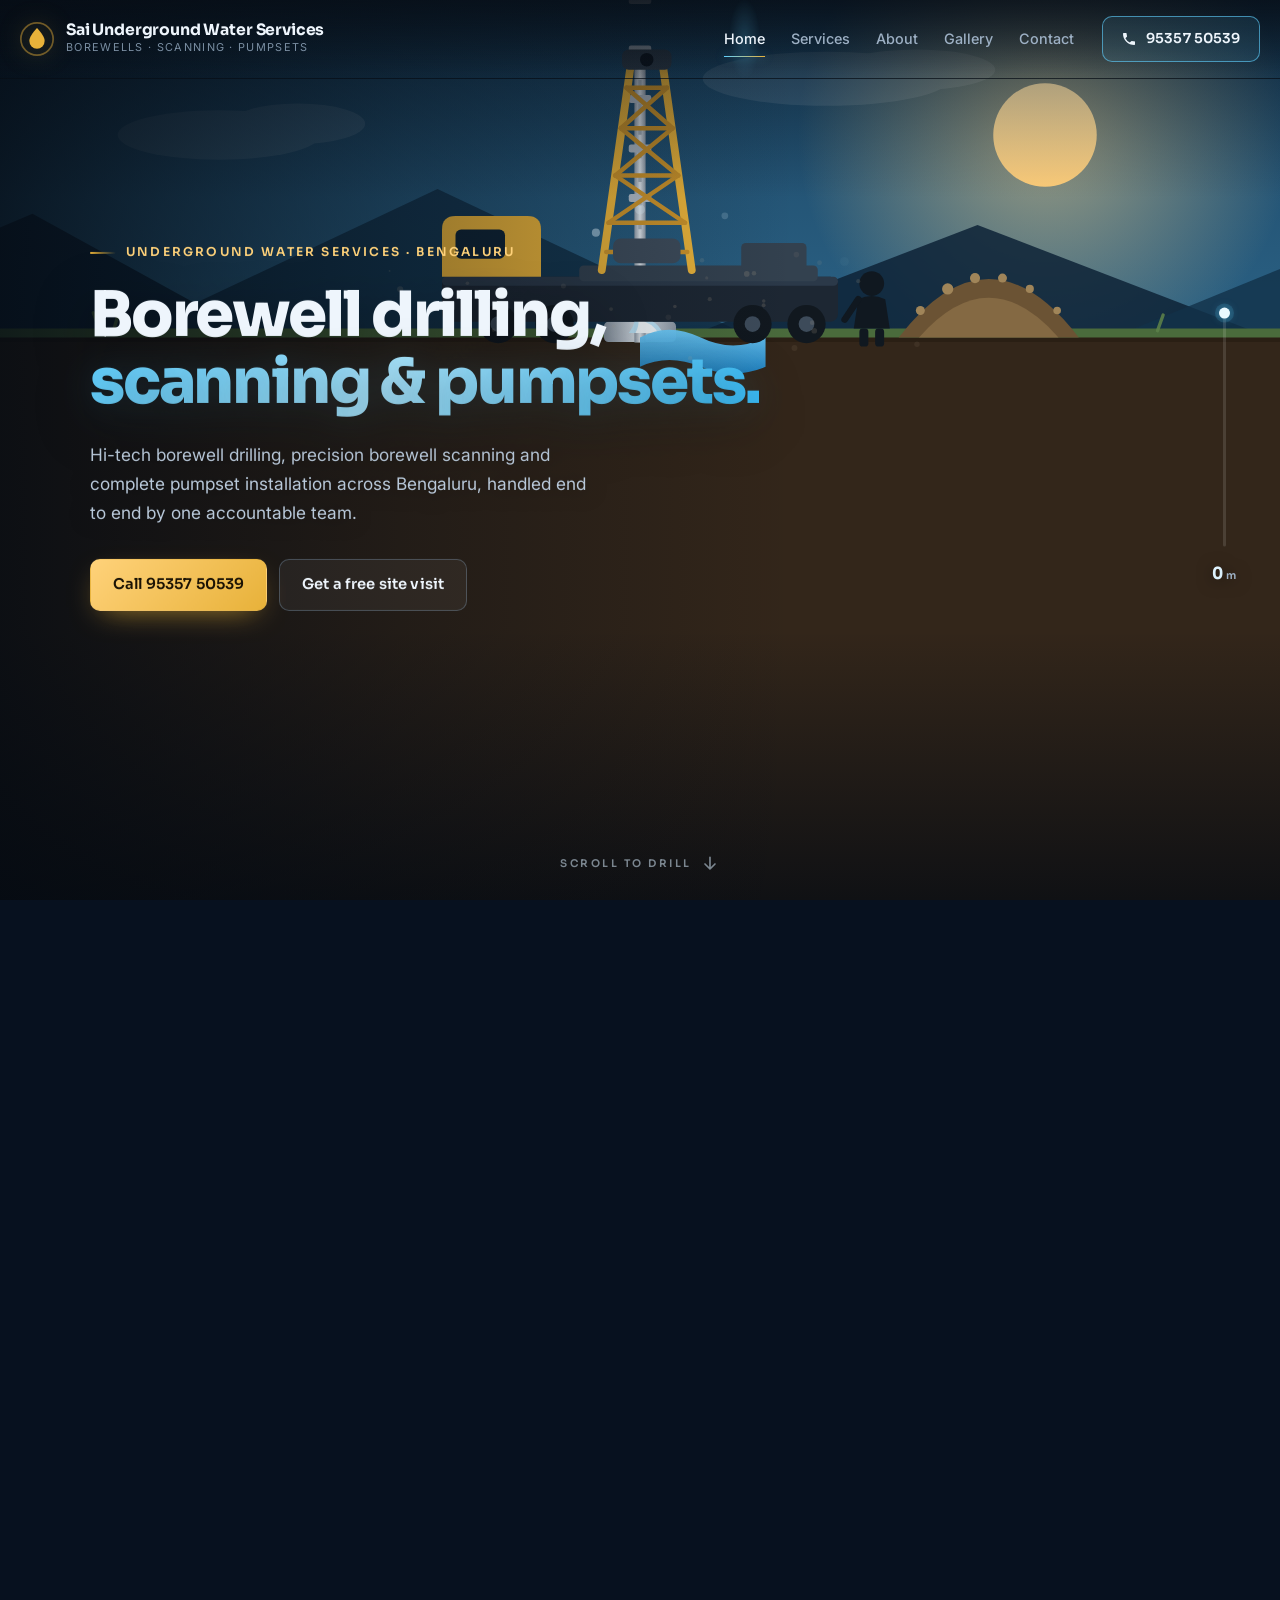
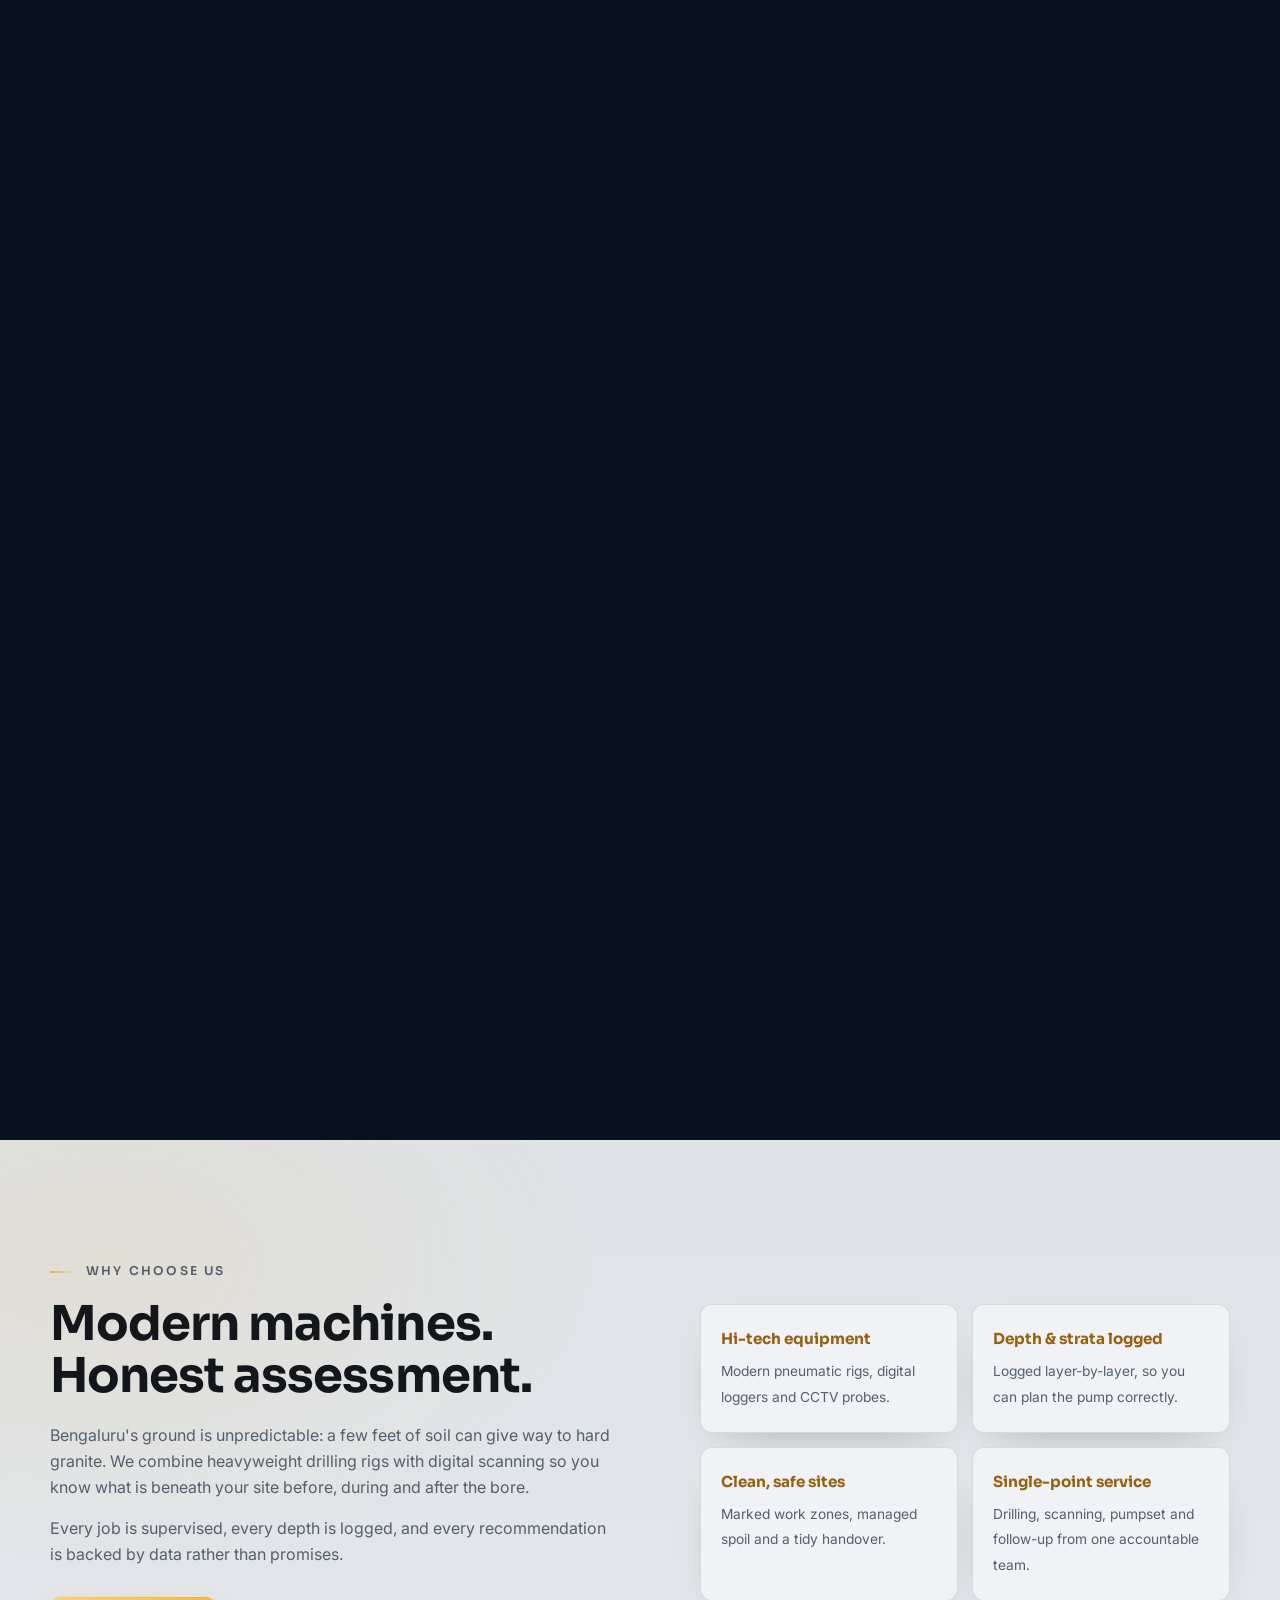
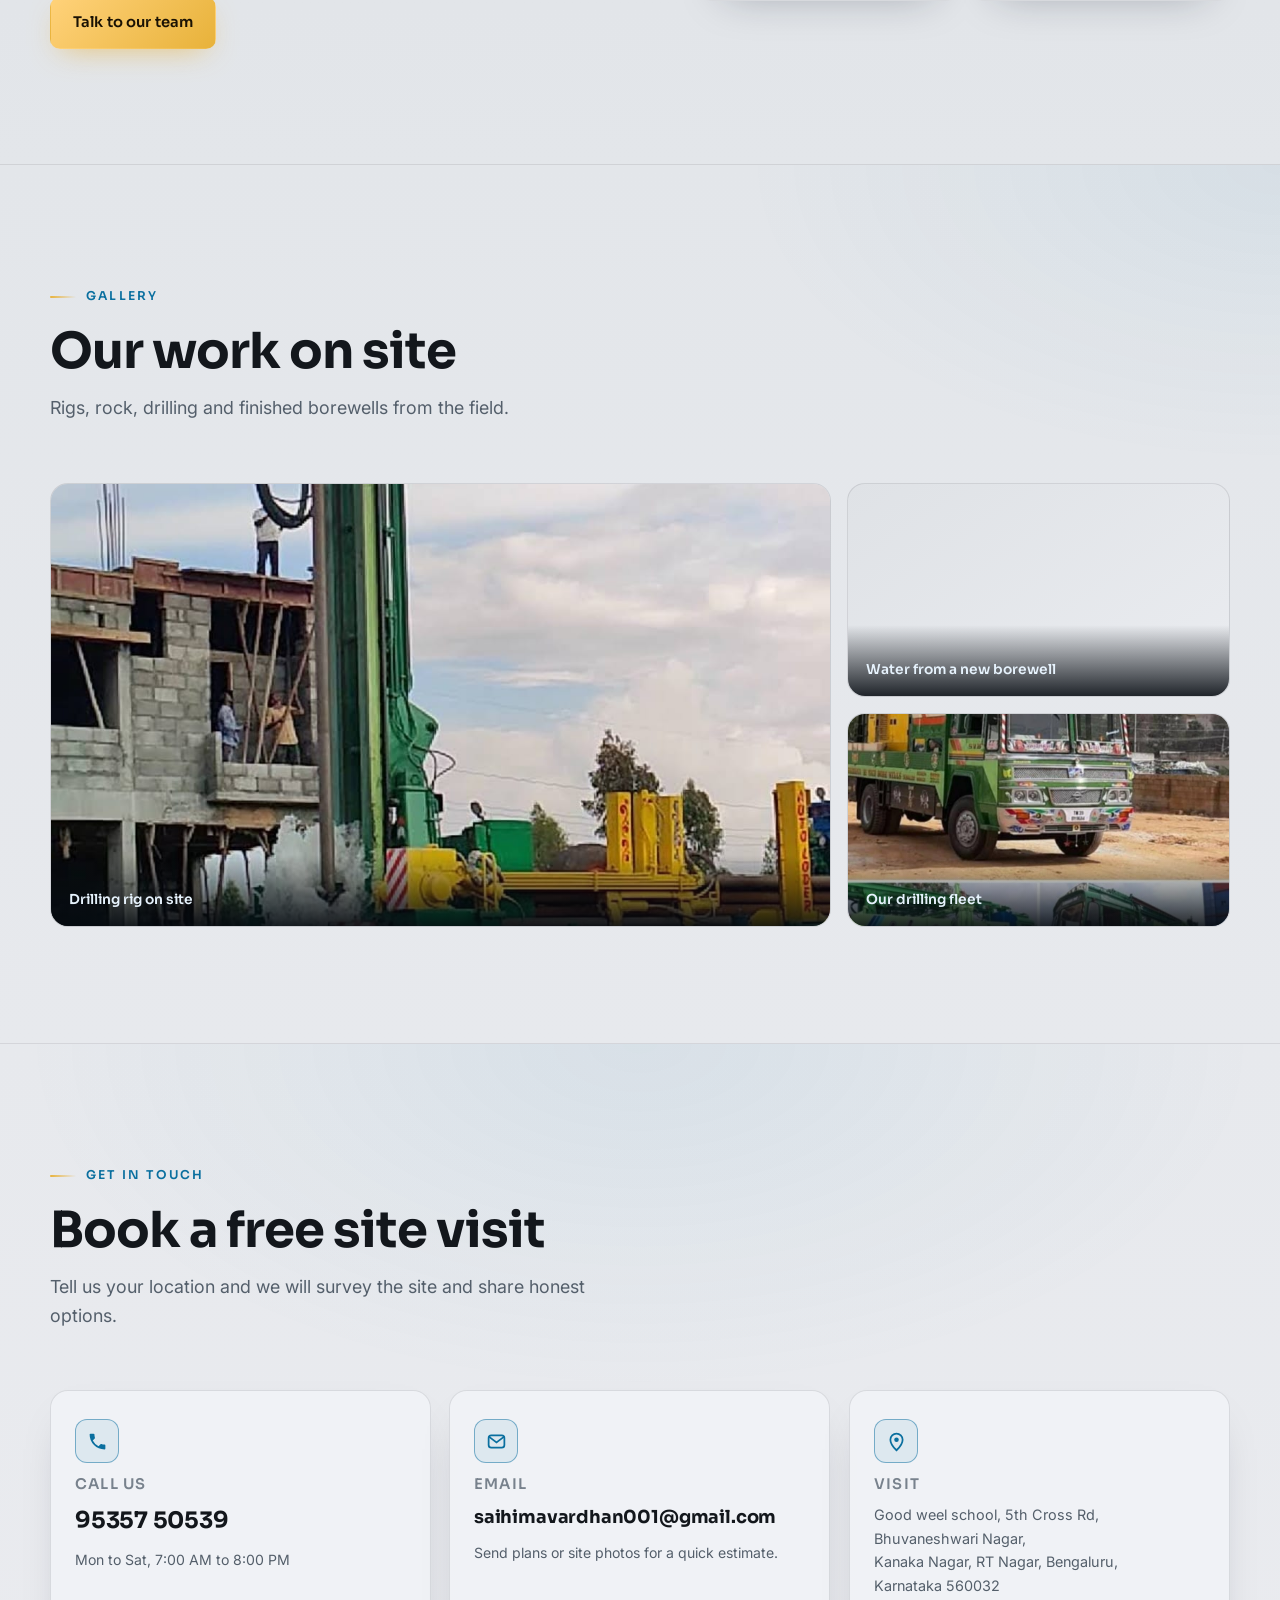
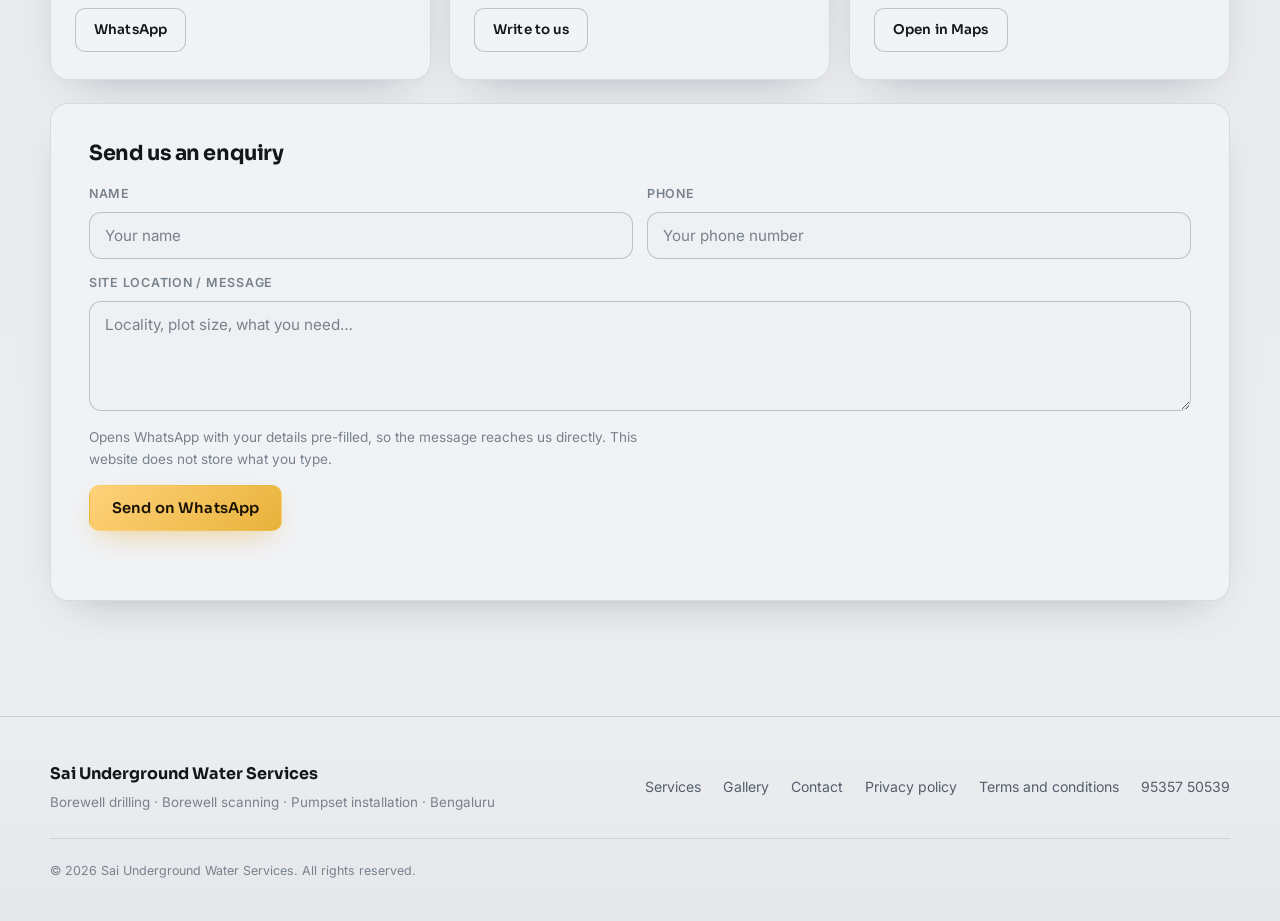
==== commit c35ab2a4: "Rebuild site around scroll-driven borewell journey scene - Pin the SVG rig-to-borehole sequence and " ====
--- a/index.html
+++ b/index.html
@@ -6,7 +6,7 @@
 <title>Sai Underground Water Services | Borewell Drilling, Bengaluru</title>
 <meta name="description" content="Hi-tech borewell drilling, borewell scanning and pumpset installation in Bengaluru. Underground water services by Sai Underground Water Services. Call 9535750539.">
 <meta name="robots" content="index, follow">
-<meta name="theme-color" content="#15120f">
+<meta name="theme-color" content="#0a1522">
 <meta property="og:type" content="website">
 <meta property="og:site_name" content="Sai Underground Water Services">
 <meta property="og:title" content="Sai Underground Water Services | Borewell Drilling, Scanning & Pumpset Installation">
@@ -20,13 +20,35 @@
 <link rel="apple-touch-icon" href="assets/apple-touch-icon.png">
 <link rel="preconnect" href="https://fonts.googleapis.com">
 <link rel="preconnect" href="https://fonts.gstatic.com" crossorigin>
-<link href="https://fonts.googleapis.com/css2?family=Archivo:wght@500;600;700;800;900&family=Inter:wght@400;500;600&family=JetBrains+Mono:wght@500&display=swap" rel="stylesheet">
+<link href="https://fonts.googleapis.com/css2?family=Sora:wght@500;600;700;800&family=Inter:wght@400;500;600&display=swap" rel="stylesheet">
 <link rel="stylesheet" href="css/styles.css">
 <noscript>
   <style>
+    /* Without the scroll engine there is no scene timeline, so the page
+       falls back to a static rig frame with the four services listed
+       underneath instead of captions that would never activate. */
+    .journey { height: auto !important; }
+    .journey-sticky { position: relative !important; height: auto !important; overflow: visible !important; }
+    .journey-sticky::before { bottom: auto !important; height: 68svh !important; }
+    .scene { position: relative !important; height: 68svh !important; }
+    .hero-copy { top: 34svh !important; }
+    .steps {
+      position: static !important;
+      height: auto !important;
+      display: grid !important;
+      gap: 34px !important;
+      padding: 34px 20px 12px !important;
+    }
+    .step {
+      position: static !important;
+      width: min(680px, 100%) !important;
+      opacity: 1 !important;
+      transform: none !important;
+      text-align: left !important;
+    }
+    .step-cta { pointer-events: auto !important; }
+    .depth-hud, .scroll-hint { display: none !important; }
     .reveal { opacity: 1 !important; transform: none !important; }
-    .nav-burger { display: none !important; }
-    .nav-links { display: flex !important; }
   </style>
 </noscript>
 <script type="application/ld+json">
@@ -68,8 +90,8 @@
     <a class="brand" href="#home" aria-label="Sai Underground Water Services home">
       <span class="brand-mark" aria-hidden="true">
         <svg viewBox="0 0 40 40" width="34" height="34">
-          <rect x="1.5" y="1.5" width="37" height="37" rx="11" fill="none" stroke="currentColor" stroke-width="2.4" opacity=".35"/>
-          <path d="M20 8c5.2 6 9 10.6 9 15.4A9 9 0 0 1 11 23.4C11 18.6 14.8 14 20 8z" fill="currentColor"/>
+          <circle cx="20" cy="20" r="19" fill="none" stroke="currentColor" stroke-width="2" opacity=".45"/>
+          <path d="M20 7c5.2 6 9 10.6 9 15.4A9 9 0 0 1 11 22.4C11 17.6 14.8 13 20 7z" fill="currentColor"/>
         </svg>
       </span>
       <span class="brand-text">
@@ -107,120 +129,350 @@
 
 <main>
 
-<!-- ================= HERO ================= -->
-<section class="hero" id="home">
-  <div class="container">
-    <div class="hero-grid">
-
-      <div class="hero-copy">
-        <p class="eyebrow">Underground Water Services · Bengaluru</p>
-        <h1>Borewell drilling,<br><em>scanning &amp; pumpsets.</em></h1>
-        <p class="lede">Hi-tech borewell drilling, precision borewell scanning and complete pumpset installation across Bengaluru, handled end to end by one accountable team.</p>
-
-        <div class="hero-cta">
-          <a class="btn btn-primary" href="tel:+919535750539">Call 95357 50539</a>
-          <a class="btn btn-ghost" href="#contact">Get a free site visit</a>
+<!-- ================= JOURNEY (scroll-driven scene) ================= -->
+<section class="journey" id="home" aria-label="The journey of a borewell">
+  <div class="journey-sticky">
+
+    <svg id="scene" class="scene" viewBox="0 0 1200 800" preserveAspectRatio="xMidYMid slice" aria-hidden="true" focusable="false">
+      <defs>
+        <linearGradient id="skyGrad" x1="0" y1="0" x2="0" y2="1">
+          <stop offset="0" stop-color="#07111f"/>
+          <stop offset=".55" stop-color="#0f2c47"/>
+          <stop offset="1" stop-color="#2b6285"/>
+        </linearGradient>
+        <linearGradient id="sunGrad" x1="0" y1="0" x2="0" y2="1">
+          <stop offset="0" stop-color="#ffe6ad"/>
+          <stop offset="1" stop-color="#ffce7a"/>
+        </linearGradient>
+        <radialGradient id="sunGlow" cx=".5" cy=".5" r=".5">
+          <stop offset="0" stop-color="#ffd98f" stop-opacity=".55"/>
+          <stop offset="1" stop-color="#ffd98f" stop-opacity="0"/>
+        </radialGradient>
+        <radialGradient id="finalGlow" cx=".5" cy=".5" r=".5">
+          <stop offset="0" stop-color="#dff4ff" stop-opacity=".55"/>
+          <stop offset="1" stop-color="#dff4ff" stop-opacity="0"/>
+        </radialGradient>
+        <linearGradient id="soilGrad" x1="0" y1="0" x2="0" y2="1">
+          <stop offset="0" stop-color="#6d4b2d"/>
+          <stop offset="1" stop-color="#5b3d24"/>
+        </linearGradient>
+        <linearGradient id="subGrad" x1="0" y1="0" x2="0" y2="1">
+          <stop offset="0" stop-color="#8b6a41"/>
+          <stop offset="1" stop-color="#7a5c38"/>
+        </linearGradient>
+        <linearGradient id="gravelGrad" x1="0" y1="0" x2="0" y2="1">
+          <stop offset="0" stop-color="#948a76"/>
+          <stop offset="1" stop-color="#847a67"/>
+        </linearGradient>
+        <linearGradient id="rockGrad" x1="0" y1="0" x2="0" y2="1">
+          <stop offset="0" stop-color="#454d57"/>
+          <stop offset="1" stop-color="#313841"/>
+        </linearGradient>
+        <linearGradient id="waterGrad" x1="0" y1="0" x2="0" y2="1">
+          <stop offset="0" stop-color="#6fd0ff"/>
+          <stop offset="1" stop-color="#1f86c9"/>
+        </linearGradient>
+        <linearGradient id="steelGrad" x1="0" y1="0" x2="1" y2="0">
+          <stop offset="0" stop-color="#8d99a6"/>
+          <stop offset=".5" stop-color="#dfe6ec"/>
+          <stop offset="1" stop-color="#8d99a6"/>
+        </linearGradient>
+
+        <clipPath id="strataWipe">
+          <rect id="wipeRect" x="-400" y="300" width="2000" height="0"/>
+        </clipPath>
+        <clipPath id="underClip">
+          <rect x="-400" y="301" width="2000" height="2300"/>
+        </clipPath>
+        <clipPath id="holeClip">
+          <rect id="holeClipRect" x="578" y="300" width="44" height="0"/>
+        </clipPath>
+      </defs>
+
+      <g id="camera">
+
+        <!-- ===== SKY ===== -->
+        <rect x="-600" y="-900" width="2400" height="1201" fill="url(#skyGrad)"/>
+        <g id="skyAmbient">
+          <circle id="sunHalo" cx="960" cy="120" r="220" fill="url(#sunGlow)"/>
+          <circle cx="960" cy="120" r="46" fill="url(#sunGrad)"/>
+          <g id="clouds" fill="#ffffff" opacity=".10">
+            <ellipse cx="220" cy="120" rx="90" ry="22"/>
+            <ellipse cx="290" cy="110" rx="60" ry="18"/>
+            <ellipse cx="760" cy="70" rx="110" ry="24"/>
+            <ellipse cx="840" cy="62" rx="70" ry="18"/>
+          </g>
+          <!-- distant hills -->
+          <path d="M-200 300 L60 190 L260 300 Z" fill="#0d2337" opacity=".85"/>
+          <path d="M140 300 L420 168 L700 300 Z" fill="#123149" opacity=".9"/>
+          <path d="M640 300 L900 200 L1160 300 Z" fill="#0d2337" opacity=".85"/>
+          <path d="M1020 300 L1240 210 L1440 300 Z" fill="#123149" opacity=".8"/>
+        </g>
+
+        <!-- ===== SOLID EARTH (always present) ===== -->
+        <rect x="-400" y="300" width="2000" height="2400" fill="#33261a"/>
+
+        <!-- ===== STRATA CROSS-SECTION (revealed by wipe) ===== -->
+        <g id="strata" clip-path="url(#strataWipe)">
+          <rect x="-400" y="300" width="2000" height="220" fill="url(#soilGrad)"/>
+          <rect x="-400" y="520" width="2000" height="240" fill="url(#subGrad)"/>
+          <rect x="-400" y="760" width="2000" height="260" fill="url(#gravelGrad)"/>
+          <rect x="-400" y="1020" width="2000" height="1680" fill="url(#rockGrad)"/>
+
+          <!-- soil texture -->
+          <g fill="#7d5a37" opacity=".65">
+            <circle cx="120" cy="360" r="4"/><circle cx="330" cy="430" r="3"/><circle cx="520" cy="345" r="5"/>
+            <circle cx="760" cy="455" r="3.5"/><circle cx="980" cy="380" r="4"/><circle cx="1120" cy="470" r="3"/>
+            <circle cx="240" cy="490" r="3"/><circle cx="860" cy="330" r="3"/>
+          </g>
+          <!-- sand streaks -->
+          <g stroke="#9c7a4e" stroke-width="3" opacity=".5" fill="none">
+            <path d="M-40 580 q220 26 430 0 t430 0 t430 0"/>
+            <path d="M-40 680 q260 -30 520 0 t520 0"/>
+          </g>
+          <!-- gravel pebbles -->
+          <g fill="#a99f88">
+            <ellipse cx="150" cy="820" rx="14" ry="10"/><ellipse cx="300" cy="900" rx="11" ry="8"/>
+            <ellipse cx="470" cy="840" rx="16" ry="11"/><ellipse cx="660" cy="940" rx="12" ry="9"/>
+            <ellipse cx="830" cy="830" rx="15" ry="10"/><ellipse cx="1010" cy="910" rx="13" ry="9"/>
+            <ellipse cx="1140" cy="850" rx="11" ry="8"/><ellipse cx="230" cy="980" rx="14" ry="10"/>
+            <ellipse cx="560" cy="1000" rx="10" ry="7"/><ellipse cx="920" cy="990" rx="15" ry="10"/>
+          </g>
+          <g fill="#7c7360" opacity=".8">
+            <ellipse cx="220" cy="870" rx="9" ry="6"/><ellipse cx="400" cy="950" rx="8" ry="6"/>
+            <ellipse cx="740" cy="870" rx="9" ry="6"/><ellipse cx="1080" cy="970" rx="8" ry="6"/>
+          </g>
+          <!-- rock fractures -->
+          <g stroke="#2a313a" stroke-width="4" fill="none" opacity=".85">
+            <path d="M-40 1120 l260 44 l240 -30 l300 56 l280 -40 l260 34"/>
+            <path d="M-40 1360 l300 -46 l280 40 l260 -34 l320 52 l200 -30"/>
+            <path d="M-40 1640 l340 50 l300 -44 l320 48 l300 -40 l180 26"/>
+            <path d="M-40 1980 l300 -50 l320 56 l280 -40 l340 50"/>
+          </g>
+          <g stroke="#525b66" stroke-width="2" fill="none" opacity=".6">
+            <path d="M180 1060 l60 120 l-40 140"/><path d="M980 1100 l-70 130 l50 150"/>
+            <path d="M540 1500 l80 160 l-60 180"/><path d="M1140 1700 l-60 140 l40 160"/>
+          </g>
+          <!-- hard-rock speckle -->
+          <g fill="#5a636e" opacity=".5">
+            <circle cx="140" cy="1200" r="5"/><circle cx="420" cy="1320" r="4"/><circle cx="760" cy="1240" r="6"/>
+            <circle cx="1040" cy="1420" r="4"/><circle cx="300" cy="1560" r="5"/><circle cx="880" cy="1680" r="5"/>
+            <circle cx="600" cy="1880" r="6"/><circle cx="1160" cy="2050" r="4"/><circle cx="200" cy="2140" r="5"/>
+          </g>
+        </g>
+
+        <!-- ===== SURFACE LINE ===== -->
+        <g id="surface">
+          <rect x="-400" y="292" width="2000" height="10" fill="#4a6b3c"/>
+          <rect x="-400" y="300" width="2000" height="4" fill="#2a1f14"/>
+          <g stroke="#5b7f49" stroke-width="3" stroke-linecap="round" opacity=".9">
+            <path d="M120 294 l-6 -16"/><path d="M132 294 l4 -14"/><path d="M300 294 l-5 -15"/>
+            <path d="M880 294 l6 -15"/><path d="M894 294 l-3 -13"/><path d="M1060 294 l5 -14"/>
+          </g>
+        </g>
+
+        <!-- ===== SPOIL: cuttings discharged clear of the rig ===== -->
+        <g id="spoilG" opacity="0">
+          <path id="spoilMound" d="M830 300 L830 300 L830 300 Z" fill="#6b5334"/>
+          <path id="spoilCap" d="M830 300 L830 300 L830 300 Z" fill="#8d7049" opacity=".75"/>
+          <g id="spoilChips" fill="#a08559">
+            <circle r="4"/><circle r="5"/><circle r="4.5"/>
+            <circle r="4"/><circle r="3.6"/><circle r="3.4"/>
+          </g>
+        </g>
+
+        <!-- ===== BOREHOLE ===== -->
+        <g id="borehole">
+          <rect id="holeRect" x="578" y="300" width="44" height="0" fill="#141110"/>
+          <!-- casing collar -->
+          <rect id="casingCollar" x="568" y="286" width="64" height="18" rx="4" fill="url(#steelGrad)" opacity="0"/>
+          <rect id="casingPipe" x="572" y="300" width="56" height="60" fill="#6b7683" opacity="0"/>
+          <!-- water inside hole -->
+          <g clip-path="url(#holeClip)">
+            <rect id="holeWater" x="578" y="1520" width="44" height="0" fill="url(#waterGrad)"/>
+          </g>
+        </g>
+
+        <!-- ===== DRILL STRING ===== -->
+        <g id="drillG" opacity="0">
+          <rect id="drillString" x="595" y="54" width="10" height="0" fill="url(#steelGrad)"/>
+          <!-- turning shaft: a dashed line whose offset advances. In flat
+               side view that is how a rotating rod actually reads. -->
+          <line id="drillSpin" x1="600" y1="56" x2="600" y2="56" stroke="#8f9ba7"
+                stroke-width="3" stroke-dasharray="7 14" opacity=".7"/>
+          <!-- tool joints, one per pipe section, added at the top -->
+          <g id="drillJoints"></g>
+          <path id="drillBit" d="M-24 -54 h48 v24 l-13 30 h-22 l-13 -30 z" fill="#c8d2db"/>
+          <g id="drillCollar">
+            <rect x="-15" y="-46" width="30" height="40" rx="5" fill="#9fabb6"/>
+          </g>
+        </g>
+        <g id="cuttingsG" clip-path="url(#holeClip)" opacity="0" fill="#c2b393">
+          <circle r="3"/><circle r="2.4"/><circle r="3.4"/><circle r="2"/><circle r="2.8"/><circle r="2.2"/>
+        </g>
+
+        <!-- ===== SCANNING ===== -->
+        <g id="scanG" opacity="0" clip-path="url(#underClip)">
+          <!-- winch cable down the hole to the probe -->
+          <rect id="scanCable" x="597" y="300" width="6" height="0" fill="#46525e"/>
+          <g id="scanRings" fill="none" stroke="#8fd4ef" stroke-width="2" opacity=".7">
+            <circle r="40"/><circle r="40"/><circle r="40"/>
+          </g>
+          <g id="scanProbe" transform="translate(600,600)">
+            <rect x="-9" y="-34" width="18" height="56" rx="8" fill="#dfe7ee"/>
+            <rect x="-5" y="-40" width="10" height="10" rx="4" fill="#8fd4ef"/>
+            <rect x="-5" y="14" width="10" height="6" fill="#4b5763"/>
+          </g>
+          <line id="scanLine" x1="520" y1="600" x2="680" y2="600" stroke="#8fd4ef" stroke-width="2" opacity=".55"/>
+        </g>
+
+        <!-- ===== PUMPSET ===== -->
+        <g id="pumpG" opacity="0">
+          <rect id="pumpPipe" x="586" y="300" width="28" height="0" fill="url(#steelGrad)"/>
+          <!-- flat submersible cable strapped beside the delivery pipe -->
+          <rect id="pumpCable" x="576" y="300" width="5" height="0" fill="#39434d"/>
+          <g id="pumpBody" transform="translate(600,400)">
+            <rect x="-30" y="-58" width="60" height="116" rx="14" fill="#cfd9e2"/>
+            <rect x="-30" y="-58" width="60" height="18" rx="9" fill="#8fa0b0"/>
+            <rect x="-30" y="34" width="60" height="24" rx="11" fill="#8fa0b0"/>
+            <g stroke="#7c8b99" stroke-width="3">
+              <line x1="-24" y1="-16" x2="24" y2="-16"/>
+              <line x1="-24" y1="-6" x2="24" y2="-6"/>
+              <line x1="-24" y1="4" x2="24" y2="4"/>
+            </g>
+            <rect x="-6" y="-74" width="12" height="20" rx="5" fill="#5b6a78"/>
+            <rect x="-46" y="-40" width="7" height="86" rx="3" fill="#2f3941"/>
+          </g>
+        </g>
+
+        <!-- ===== WATER AT SURFACE (finale) ===== -->
+        <g id="gushG" opacity="0">
+          <g id="fountain" transform="translate(600,296)">
+            <path id="jet" d="M-10 0 q10 -110 0 -150 q26 44 30 150 z" fill="#bfeaff" opacity=".9"/>
+            <path id="jetInner" d="M-4 0 q4 -70 2 -104 q14 32 18 104 z" fill="#ffffff" opacity=".85"/>
+          </g>
+          <path id="stream" d="M600 300 q140 -14 300 0 q160 14 320 0 l0 26 q-160 12 -320 0 q-160 -12 -300 0 z" fill="url(#waterGrad)" opacity=".95"/>
+          <g id="droplets" fill="#dff4ff">
+            <circle r="5"/><circle r="3.6"/><circle r="4.4"/><circle r="3"/><circle r="4"/>
+          </g>
+        </g>
+        <g id="finalGlowG" opacity="0">
+          <circle cx="600" cy="240" r="420" fill="url(#finalGlow)"/>
+        </g>
+
+        <!-- ===== RIG ===== -->
+        <g id="rigG">
+          <!-- truck bed -->
+          <rect x="424" y="246" width="352" height="40" rx="7" fill="#1d2733"/>
+          <rect x="424" y="246" width="352" height="8" rx="4" fill="#2b3949"/>
+          <!-- wheels -->
+          <g fill="#11181f">
+            <circle cx="474" cy="288" r="17"/><circle cx="524" cy="288" r="17"/>
+            <circle cx="700" cy="288" r="17"/><circle cx="748" cy="288" r="17"/>
+          </g>
+          <g fill="#3d4b5a">
+            <circle cx="474" cy="288" r="7"/><circle cx="524" cy="288" r="7"/>
+            <circle cx="700" cy="288" r="7"/><circle cx="748" cy="288" r="7"/>
+          </g>
+          <!-- cab -->
+          <path d="M424 246 v-42 q0 -12 12 -12 h64 q12 0 12 12 v42 z" fill="#e8b23a"/>
+          <rect x="436" y="204" width="44" height="26" rx="5" fill="#0f2334"/>
+          <!-- deck -->
+          <rect x="546" y="236" width="212" height="14" rx="4" fill="#33414f"/>
+          <!-- derrick mast -->
+          <g stroke="#e8b23a" stroke-width="7" stroke-linecap="round" fill="none">
+            <path d="M566 240 L592 56"/>
+            <path d="M646 240 L620 56"/>
+          </g>
+          <g stroke="#c9922b" stroke-width="4" stroke-linecap="round" fill="none">
+            <path d="M572 198 L640 198"/><path d="M578 156 L634 156"/>
+            <path d="M583 114 L629 114"/><path d="M588 78 L624 78"/>
+            <path d="M570 224 L642 224"/>
+            <path d="M572 198 L634 156"/><path d="M640 198 L578 156"/>
+            <path d="M578 156 L629 114"/><path d="M634 156 L583 114"/>
+            <path d="M583 114 L624 78"/><path d="M629 114 L588 78"/>
+          </g>
+          <!-- crown -->
+          <rect x="584" y="44" width="44" height="18" rx="6" fill="#33414f"/>
+          <circle cx="606" cy="53" r="6" fill="#0f1720"/>
+          <!-- rotary head -->
+          <rect id="rotary" x="576" y="212" width="60" height="22" rx="7" fill="#3d4b5a"/>
+          <!-- operator -->
+          <g transform="translate(806,296)" fill="#101820">
+            <circle cx="0" cy="-44" r="11"/>
+            <path d="M-12 -30 q12 -6 24 0 l4 26 h-32 z"/>
+            <rect x="-11" y="-4" width="8" height="16" rx="3"/>
+            <rect x="3" y="-4" width="8" height="16" rx="3"/>
+            <path d="M-12 -30 l-12 18" stroke="#101820" stroke-width="6" stroke-linecap="round"/>
+          </g>
+          <!-- tool box -->
+          <rect x="690" y="216" width="58" height="24" rx="4" fill="#33414f"/>
+        </g>
+
+        <!-- ===== DUST ===== -->
+        <g id="dustG" fill="#cbb89a"></g>
+
+        <!-- final warm light wash -->
+        <rect id="warmWash" x="-600" y="-900" width="2400" height="3200" fill="#ffe9c2" opacity="0"/>
+      </g>
+    </svg>
+
+    <!-- hero copy -->
+    <div class="hero-copy" id="heroCopy">
+      <p class="eyebrow">Underground Water Services · Bengaluru</p>
+      <h1>Borewell drilling,<br><em>scanning &amp; pumpsets.</em></h1>
+      <p class="lede">Hi-tech borewell drilling, precision borewell scanning and complete pumpset installation across Bengaluru, handled end to end by one accountable team.</p>
+      <div class="hero-cta">
+        <a class="btn btn-primary" href="tel:+919535750539">Call 95357 50539</a>
+        <a class="btn btn-ghost" href="#contact">Get a free site visit</a>
+      </div>
+    </div>
+
+    <!-- service captions: each service surfaces beside the drill on the
+         layer the work is actually happening on. The kicker tracks that
+         layer live, so it stays true as the tool goes deeper -->
+    <div class="steps" id="services">
+      <div class="step" data-step="0">
+        <span class="step-num">Layer 2 · 01/04</span>
+        <h2>Hi-Tech Borewell Drilling</h2>
+        <p>Pneumatic and rotary rigs for any terrain: homes, farms, apartments and industries. Precise casing, controlled depth, clean site handover.</p>
+      </div>
+      <div class="step" data-step="1">
+        <span class="step-num">Layer 3 · 02/04</span>
+        <h2>Borewell Scanning</h2>
+        <p>Digital borehole logging and CCTV inspection that reports true depth, strata changes, blockages and casing condition, so money is spent with information rather than hope.</p>
+      </div>
+      <div class="step" data-step="2">
+        <span class="step-num">Layer 4 · 03/04</span>
+        <h2>Pumpset Installation</h2>
+        <p>Submersible and open-well pump installation with correct height setting, pipe alignment, wiring and commissioning, completed once and completed correctly.</p>
+      </div>
+      <div class="step" data-step="3">
+        <span class="step-num">Water · 04/04</span>
+        <h2>Underground Water Services</h2>
+        <p>Site survey, water source assessment, flushing, compressor work and annual maintenance to keep your borewell working long after drilling day.</p>
+        <div class="step-cta">
+          <a class="btn btn-primary" href="tel:+919535750539">Call now</a>
+          <a class="btn btn-ghost" href="mailto:saihimavardhan001@gmail.com">Email us</a>
         </div>
-
-        <ul class="hero-facts">
-          <li>
-            <span class="fact-label">Hours</span>
-            <strong>Mon–Sat · 7 AM – 8 PM</strong>
-          </li>
-          <li>
-            <span class="fact-label">Based in</span>
-            <strong>RT Nagar, Bengaluru</strong>
-          </li>
-          <li>
-            <span class="fact-label">One team</span>
-            <strong>Drilling · Scanning · Pumpsets</strong>
-          </li>
-        </ul>
-      </div>
-
-      <div class="hero-media">
-        <figure class="hero-frame">
-          <img src="assets/gallery/2.jpg" alt="Water gushing high into the air from a freshly drilled borewell" decoding="async">
-          <figcaption>Water from a new borewell</figcaption>
-        </figure>
-        <div class="depth-scale" aria-hidden="true">
-          <span>0 m</span>
-          <span>100 m</span>
-          <span>200 m</span>
-          <span>300 m</span>
-        </div>
-      </div>
-
-    </div>
-
-    <ul class="hero-rail" aria-label="Services at a glance">
-      <li>Hi-tech drilling</li>
-      <li>Borewell scanning</li>
-      <li>Pumpset installation</li>
-      <li>Flushing &amp; maintenance</li>
-    </ul>
+      </div>
+    </div>
+
+    <!-- depth HUD -->
+    <div class="depth-hud" id="depthHud" aria-hidden="true">
+      <div class="depth-track"><div class="depth-fill" id="depthFill"></div><div class="depth-dot" id="depthDot"></div></div>
+      <div class="depth-read"><span id="depthVal">0</span><small>m</small></div>
+    </div>
+
+    <div class="scroll-hint" id="scrollHint" aria-hidden="true">
+      <span>Scroll to drill</span>
+      <svg viewBox="0 0 24 24" width="20" height="20"><path d="M12 4v14m0 0l-6-6m6 6l6-6" fill="none" stroke="currentColor" stroke-width="2" stroke-linecap="round"/></svg>
+    </div>
   </div>
 </section>
 
-<!-- ================= SERVICES ================= -->
-<section class="section section-dark" id="services">
-  <div class="container">
-    <header class="sec-head reveal">
-      <p class="eyebrow">What we do</p>
-      <h2>End-to-end borewell services</h2>
-      <p class="sec-sub">One team for drilling, scanning and pumping, with no handoffs and no guesswork.</p>
-    </header>
-
-    <div class="svc-grid">
-      <article class="svc-card reveal">
-        <span class="svc-n" aria-hidden="true">01</span>
-        <h3>Hi-Tech Borewell Drilling</h3>
-        <p>Pneumatic and rotary rigs for any terrain: homes, farms, apartments and industries. Precise casing, controlled depth, clean site handover.</p>
-        <ul class="ticks">
-          <li>Rock and soil strata drilling</li>
-          <li>Casing pipe fitting</li>
-          <li>Rebore &amp; deepening</li>
-        </ul>
-      </article>
-
-      <article class="svc-card reveal">
-        <span class="svc-n" aria-hidden="true">02</span>
-        <h3>Borewell Scanning</h3>
-        <p>Digital borehole logging and CCTV inspection that reports true depth, strata changes, blockages and casing condition, so money is spent with information rather than hope.</p>
-        <ul class="ticks">
-          <li>Depth &amp; strata logging</li>
-          <li>CCTV visual inspection</li>
-          <li>Yield-based recommendations</li>
-        </ul>
-      </article>
-
-      <article class="svc-card reveal">
-        <span class="svc-n" aria-hidden="true">03</span>
-        <h3>Pumpset Installation</h3>
-        <p>Submersible and open-well pump installation with correct height setting, pipe alignment, wiring and commissioning, completed once and completed correctly.</p>
-        <ul class="ticks">
-          <li>Submersible &amp; open-well pumps</li>
-          <li>Pipe lowering &amp; alignment</li>
-          <li>Wiring, testing &amp; commissioning</li>
-        </ul>
-      </article>
-
-      <article class="svc-card reveal">
-        <span class="svc-n" aria-hidden="true">04</span>
-        <h3>Underground Water Services</h3>
-        <p>Site survey, water source assessment, flushing, compressor work and annual maintenance to keep your borewell working long after drilling day.</p>
-        <ul class="ticks">
-          <li>Free site survey</li>
-          <li>Borewell flushing &amp; cleaning</li>
-          <li>Maintenance &amp; repair</li>
-        </ul>
-      </article>
-    </div>
-  </div>
-</section>
-
 <!-- ================= ABOUT ================= -->
-<section class="section" id="about">
+<section class="section about" id="about">
   <div class="container about-grid">
     <div class="about-copy reveal">
       <p class="eyebrow">Why choose us</p>
@@ -231,22 +483,18 @@
     </div>
     <div class="about-feats reveal">
       <div class="feat">
-        <span class="feat-mark" aria-hidden="true">+</span>
         <strong>Hi-tech equipment</strong>
         <span>Modern pneumatic rigs, digital loggers and CCTV probes.</span>
       </div>
       <div class="feat">
-        <span class="feat-mark" aria-hidden="true">+</span>
         <strong>Depth &amp; strata logged</strong>
         <span>Logged layer-by-layer, so you can plan the pump correctly.</span>
       </div>
       <div class="feat">
-        <span class="feat-mark" aria-hidden="true">+</span>
         <strong>Clean, safe sites</strong>
         <span>Marked work zones, managed spoil and a tidy handover.</span>
       </div>
       <div class="feat">
-        <span class="feat-mark" aria-hidden="true">+</span>
         <strong>Single-point service</strong>
         <span>Drilling, scanning, pumpset and follow-up from one accountable team.</span>
       </div>
@@ -254,54 +502,8 @@
   </div>
 </section>
 
-<!-- ================= PROCESS ================= -->
-<section class="section section-sand" id="process">
-  <div class="container">
-    <header class="sec-head reveal">
-      <p class="eyebrow">How it works</p>
-      <h2>From survey to water.</h2>
-      <p class="sec-sub">One supervised sequence, logged at every stage.</p>
-    </header>
-
-    <ol class="process-list">
-      <li class="reveal">
-        <span class="p-num" aria-hidden="true">01</span>
-        <h3>Site survey</h3>
-        <p>Free site survey and water source assessment before anything moves.</p>
-      </li>
-      <li class="reveal">
-        <span class="p-num" aria-hidden="true">02</span>
-        <h3>Drilling</h3>
-        <p>Pneumatic or rotary rig drills to the planned depth through soil and rock.</p>
-      </li>
-      <li class="reveal">
-        <span class="p-num" aria-hidden="true">03</span>
-        <h3>Logging &amp; scanning</h3>
-        <p>True depth, strata changes, blockages and casing condition, recorded as data.</p>
-      </li>
-      <li class="reveal">
-        <span class="p-num" aria-hidden="true">04</span>
-        <h3>Pumpset installation</h3>
-        <p>Pump lowered, aligned, wired and commissioned, then tested.</p>
-      </li>
-      <li class="reveal">
-        <span class="p-num" aria-hidden="true">05</span>
-        <h3>Aftercare</h3>
-        <p>Flushing, compressor work and annual maintenance keep the bore working.</p>
-      </li>
-    </ol>
-
-    <div class="depth-bar" aria-hidden="true">
-      <span>0 m</span>
-      <span>100 m</span>
-      <span>200 m</span>
-      <span>300 m</span>
-    </div>
-  </div>
-</section>
-
 <!-- ================= GALLERY ================= -->
-<section class="section" id="gallery">
+<section class="section gallery" id="gallery">
   <div class="container">
     <header class="sec-head reveal">
       <p class="eyebrow">Gallery</p>
@@ -327,7 +529,7 @@
 </section>
 
 <!-- ================= CONTACT ================= -->
-<section class="section section-dark" id="contact">
+<section class="section contact" id="contact">
   <div class="container">
     <header class="sec-head reveal">
       <p class="eyebrow">Get in touch</p>
--- a/css/styles.css
+++ b/css/styles.css
@@ -1,757 +1,852 @@
 /* =========================================================
-   SAI UNDERGROUND WATER SERVICES
-   Fresh redesign — "field-grade industrial editorial"
-   Palette: warm ink, paper, burnt-orange accent
-   Type:    Archivo (display) · Inter (text) · JetBrains Mono (labels)
+   Sai Underground Water Services
+   Premium scroll-driven borewell experience
    ========================================================= */
 
-/* ---------- Tokens ---------- */
 :root {
-  --ink:        #15120f;
-  --ink-2:      #1e1a16;
-  --ink-3:      #0e0c0a;
-  --paper:      #f7f4ef;
-  --sand:       #efe9e0;
-  --white:      #fffdfb;
-
-  --text:       #221e19;
-  --muted:      #5b544c;
-  --line:       rgba(21, 18, 15, 0.14);
-  --line-soft:  rgba(21, 18, 15, 0.08);
-  --line-dark:  rgba(247, 244, 239, 0.13);
-
-  --accent:        #d24a12;   /* solid fills on light */
-  --accent-deep:   #a83a0c;   /* accent text on light */
-  --accent-bright: #ff8a4c;   /* accent on dark */
-
-  --font-head: "Archivo", system-ui, -apple-system, "Segoe UI", sans-serif;
+  /* ---- light page palette: one continuous gray ramp, never white ---- */
+  --bg: #e9ebef;
+  --bg-soft: #e2e5e9;
+  --bg-card: rgba(241, 243, 246, 0.95);
+
+  --ink: #13171c;
+  --muted: #545f6b;
+  --muted-2: #78828d;
+  --line: rgba(19, 26, 35, 0.11);
+  --line-strong: rgba(19, 26, 35, 0.22);
+
+  --amber: #e8b23a;
+  --amber-soft: #ffd27a;
+  --cyan: #0a6f9f;
+  --cyan-deep: #085a84;
+  --water: #1187c4;
+
+  /* gold that stays readable as text on white */
+  --gold-text: #96600f;
+
+  --panel: rgba(241, 243, 246, 0.95);
+  --shadow: 0 18px 44px -26px rgba(16, 24, 40, 0.34);
+  --shadow-lg: 0 30px 70px -40px rgba(16, 24, 40, 0.42);
+
+  --ghost-bg: rgba(241, 243, 246, 0.72);
+  --ghost-hover-bg: rgba(10, 111, 159, 0.08);
+  --ghost-hover-line: rgba(10, 111, 159, 0.5);
+  --spot-glow: rgba(10, 111, 159, 0.13);
+  --spot-line: rgba(10, 111, 159, 0.5);
+  --nav-panel: rgba(236, 238, 242, 0.97);
+
+  --radius: 18px;
+  --radius-sm: 12px;
+  --max: 1180px;
+  --ease: cubic-bezier(0.22, 0.61, 0.36, 1);
+  --font-head: "Sora", system-ui, -apple-system, "Segoe UI", sans-serif;
   --font-body: "Inter", system-ui, -apple-system, "Segoe UI", sans-serif;
-  --font-mono: "JetBrains Mono", ui-monospace, "SF Mono", Menlo, monospace;
-
-  --radius:   16px;
-  --radius-lg: 22px;
-  --shadow:   0 40px 70px -52px rgba(21, 18, 15, 0.85);
-  --ease:     cubic-bezier(0.22, 0.61, 0.36, 1);
-
-  --ghost-hover: rgba(21, 18, 15, 0.07);
-}
-
-/* ---------- Reset & base ---------- */
-*, *::before, *::after { box-sizing: border-box; }
+}
+
+/* The full-bleed journey scene, the nav while it sits over that scene,
+   and the lightbox are dark by design. They borrow the page tokens, so
+   this block gives them back the night palette in one place. */
+:is(.journey, .nav:not(.is-light), .lightbox) {
+  --ink: #eef5fc;
+  --muted: #9db0c4;
+  --muted-2: #7b8fa3;
+  --line: rgba(150, 182, 214, 0.16);
+  --line-strong: rgba(150, 182, 214, 0.3);
+  --gold-text: #ffd27a;
+  --cyan: #5fd0ff;
+  --cyan-deep: #1c9ed6;
+  --water: #38bdf8;
+  --ghost-bg: rgba(255, 255, 255, 0.05);
+  --ghost-hover-bg: rgba(95, 208, 255, 0.1);
+  --ghost-hover-line: rgba(95, 208, 255, 0.55);
+  --spot-glow: rgba(95, 208, 255, 0.17);
+  --spot-line: rgba(95, 208, 255, 0.6);
+  --nav-panel: rgba(7, 13, 21, 0.97);
+  /* body already resolved --ink to the light value, so these subtrees
+     have to restate color or they would inherit dark-on-dark text */
+  color: var(--ink);
+}
+
+*,
+*::before,
+*::after {
+  box-sizing: border-box;
+}
 
 html {
+  background-color: #dbdee3;
   scroll-behavior: smooth;
-  scroll-padding-top: 96px;
   -webkit-text-size-adjust: 100%;
 }
 
 body {
   margin: 0;
-  background: var(--paper);
+  /* mid gray at the top easing to soft light gray by the bottom;
+     the page steps through gray the whole way down, never white */
+  background: linear-gradient(
+    180deg,
+    #d5d8dd 0%,
+    #dbdee3 46%,
+    #e0e3e7 60%,
+    #e5e7eb 76%,
+    #e9ebef 92%,
+    #e9ebef 100%
+  );
+  color: var(--ink);
+  font-family: var(--font-body);
+  font-size: 16px;
+  line-height: 1.6;
+  overflow-x: hidden;
+  -webkit-font-smoothing: antialiased;
+}
+
+img,
+svg {
+  display: block;
+  max-width: 100%;
+}
+
+a {
+  color: inherit;
+  text-decoration: none;
+}
+
+h1,
+h2,
+h3,
+h4 {
+  font-family: var(--font-head);
+  line-height: 1.08;
+  margin: 0;
+  letter-spacing: -0.02em;
+  font-weight: 700;
+}
+
+p {
+  margin: 0;
+}
+
+address {
+  font-style: normal;
+}
+
+::selection {
+  background: rgba(232, 178, 58, 0.35);
+  color: var(--ink);
+}
+
+/* ---------- shared ---------- */
+
+.container {
+  width: min(100% - 40px, var(--max));
+  margin-inline: auto;
+}
+
+.section {
+  position: relative;
+  padding: clamp(72px, 9vw, 132px) 0;
+}
+
+.eyebrow {
+  display: inline-flex;
+  align-items: center;
+  gap: 10px;
+  font-family: var(--font-head);
+  font-size: 0.76rem;
+  font-weight: 600;
+  letter-spacing: 0.18em;
+  text-transform: uppercase;
+  color: var(--cyan);
+  margin-bottom: 18px;
+}
+
+.eyebrow::before {
+  content: "";
+  width: 26px;
+  height: 2px;
+  border-radius: 2px;
+  background: linear-gradient(90deg, var(--amber), transparent);
+}
+
+.sec-head {
+  max-width: 620px;
+  margin-bottom: clamp(36px, 5vw, 60px);
+}
+
+.sec-head h2 {
+  font-size: clamp(2rem, 4.2vw, 3.1rem);
+  margin-bottom: 16px;
+}
+
+.sec-sub {
   color: var(--muted);
-  font: 400 1rem/1.65 var(--font-body);
-  -webkit-font-smoothing: antialiased;
-  text-rendering: optimizeLegibility;
-  overflow-x: hidden;
-}
-
-img { max-width: 100%; }
-
-h1, h2, h3, h4 {
-  font-family: var(--font-head);
-  color: var(--text);
-  margin: 0;
-  text-wrap: balance;
-}
-
-p { margin: 0; }
-
-a { color: inherit; }
-
-address { font-style: normal; }
-
-::selection { background: rgba(210, 74, 18, 0.24); color: var(--text); }
-
-:focus-visible {
-  outline: 3px solid var(--accent);
-  outline-offset: 3px;
-  border-radius: 4px;
-}
-
-.container {
-  width: 100%;
-  max-width: 1180px;
-  margin: 0 auto;
-  padding: 0 24px;
-}
-
-/* ---------- Scroll progress ---------- */
-.progress-bar {
-  position: fixed;
-  inset: 0 0 auto;
-  height: 3px;
-  background: var(--accent);
-  transform: scaleX(0);
-  transform-origin: 0 50%;
-  z-index: 80;
-}
-
-/* ---------- Buttons ---------- */
+  font-size: clamp(1rem, 1.4vw, 1.12rem);
+  max-width: 54ch;
+}
+
+/* ---------- buttons ---------- */
+
 .btn {
   display: inline-flex;
   align-items: center;
   justify-content: center;
-  gap: 0.55em;
-  padding: 0.9em 1.6em;
-  border: 1.5px solid transparent;
-  border-radius: 999px;
-  font: 600 0.95rem/1 var(--font-body);
+  gap: 9px;
+  font-family: var(--font-head);
+  font-size: 0.92rem;
+  font-weight: 600;
   letter-spacing: 0.01em;
-  text-decoration: none;
+  padding: 13px 22px;
+  border-radius: 10px;
+  border: 1px solid transparent;
   cursor: pointer;
-  transition: background 0.25s var(--ease), color 0.25s var(--ease),
-              transform 0.25s var(--ease), box-shadow 0.25s var(--ease),
-              border-color 0.25s var(--ease);
+  transition: transform 0.35s var(--ease), box-shadow 0.35s var(--ease),
+    background 0.35s var(--ease), border-color 0.35s var(--ease), color 0.35s var(--ease);
+  white-space: nowrap;
+  will-change: transform;
+}
+
+.btn:focus-visible,
+a:focus-visible,
+button:focus-visible,
+.tile:focus-visible {
+  outline: 2px solid var(--cyan);
+  outline-offset: 3px;
 }
 
 .btn-primary {
-  background: var(--accent);
-  color: #fff;
-}
+  background: linear-gradient(135deg, var(--amber-soft), var(--amber));
+  color: #1a1204;
+  box-shadow: 0 10px 30px -12px rgba(232, 178, 58, 0.75);
+}
+
 .btn-primary:hover {
-  background: #b8400d;
   transform: translateY(-2px);
-  box-shadow: 0 14px 28px -18px rgba(210, 74, 18, 0.9);
+  box-shadow: 0 16px 36px -12px rgba(232, 178, 58, 0.85);
 }
 
 .btn-ghost {
-  border-color: currentColor;
-  color: inherit;
-  background: transparent;
-}
+  background: var(--ghost-bg);
+  border-color: var(--line-strong);
+  color: var(--ink);
+  backdrop-filter: blur(6px);
+}
+
 .btn-ghost:hover {
-  background: var(--ghost-hover);
   transform: translateY(-2px);
-}
-
-.btn-call {
-  background: var(--accent);
-  color: #fff;
-  padding: 0.75em 1.3em;
-  font-size: 0.9rem;
-  white-space: nowrap;
-}
-.btn-call:hover {
-  background: #b8400d;
-  transform: translateY(-2px);
+  border-color: var(--ghost-hover-line);
+  background: var(--ghost-hover-bg);
+}
+
+/* =========================================================
+   PROGRESS BAR
+   ========================================================= */
+
+.progress-bar {
+  position: fixed;
+  top: 0;
+  left: 0;
+  height: 2px;
+  width: 100%;
+  transform: scaleX(0);
+  transform-origin: 0 50%;
+  background: linear-gradient(90deg, var(--cyan), var(--amber));
+  z-index: 120;
+  pointer-events: none;
 }
 
 /* =========================================================
    NAV
    ========================================================= */
+
 .nav {
   position: fixed;
-  inset: 0 0 auto;
-  z-index: 60;
-  background: rgba(247, 244, 239, 0.9);
+  top: 0;
+  left: 0;
+  right: 0;
+  z-index: 100;
+  padding: 16px 0;
+  transition: background 0.4s var(--ease), padding 0.4s var(--ease),
+    border-color 0.4s var(--ease), backdrop-filter 0.4s var(--ease);
+  border-bottom: 1px solid transparent;
+  background: linear-gradient(180deg, rgba(7, 13, 21, 0.72), rgba(7, 13, 21, 0));
+}
+
+.nav.is-scrolled {
+  padding: 10px 0;
+  background: rgba(7, 13, 21, 0.82);
   backdrop-filter: blur(14px);
   -webkit-backdrop-filter: blur(14px);
-  border-bottom: 1px solid transparent;
-  transition: border-color 0.3s var(--ease), box-shadow 0.3s var(--ease);
-}
-
-.nav.is-scrolled {
   border-bottom-color: var(--line);
-  box-shadow: 0 18px 40px -34px rgba(21, 18, 15, 0.9);
+}
+
+/* over the light page instead of the scene */
+.nav.is-light {
+  background: linear-gradient(180deg, rgba(233, 235, 239, 0.9), rgba(233, 235, 239, 0));
+}
+
+.nav.is-light.is-scrolled {
+  background: rgba(233, 235, 239, 0.92);
+  border-bottom-color: var(--line);
 }
 
 .nav-inner {
-  max-width: 1180px;
-  margin: 0 auto;
-  padding: 0 24px;
-  height: 72px;
+  width: min(100% - 40px, 1320px);
+  margin-inline: auto;
   display: flex;
   align-items: center;
-  gap: 22px;
+  gap: 28px;
 }
 
 .brand {
-  display: flex;
+  display: inline-flex;
   align-items: center;
   gap: 12px;
-  text-decoration: none;
-  color: var(--accent);
   min-width: 0;
 }
 
-.brand-mark { display: grid; place-items: center; flex: none; }
+.brand-mark {
+  color: var(--amber);
+  flex: none;
+  filter: drop-shadow(0 0 14px rgba(232, 178, 58, 0.35));
+}
+
+.brand-mark svg {
+  width: 34px;
+  height: 34px;
+}
 
 .brand-text {
   display: flex;
   flex-direction: column;
-  gap: 2px;
   min-width: 0;
 }
 
 .brand-text strong {
-  font: 800 0.98rem/1.15 var(--font-head);
+  font-family: var(--font-head);
+  font-size: 0.98rem;
+  font-weight: 700;
+  line-height: 1.15;
   letter-spacing: -0.01em;
-  color: var(--text);
   white-space: nowrap;
-  overflow: hidden;
-  text-overflow: ellipsis;
 }
 
 .brand-text small {
-  font: 500 0.63rem/1 var(--font-mono);
-  letter-spacing: 0.16em;
+  color: var(--muted-2);
+  font-size: 0.68rem;
+  letter-spacing: 0.12em;
   text-transform: uppercase;
-  color: var(--muted);
+  white-space: nowrap;
 }
 
 .nav-links {
   display: flex;
-  gap: 30px;
-  margin-inline: auto;
+  align-items: center;
+  gap: 26px;
+  margin-left: auto;
 }
 
 .nav-links a {
   position: relative;
+  z-index: 0;
+  font-size: 0.9rem;
+  font-weight: 500;
+  color: var(--muted);
   padding: 6px 0;
-  font: 600 0.92rem/1 var(--font-body);
-  color: var(--muted);
-  text-decoration: none;
-  transition: color 0.2s var(--ease);
-}
-
-.nav-links a:hover { color: var(--text); }
-
-.nav-links a.is-active { color: var(--accent-deep); }
-
-.nav-links a.is-active::after {
+  transition: color 0.3s var(--ease);
+}
+
+/* soft pool of light that sits behind the current section's link */
+.nav-links a::before {
   content: "";
   position: absolute;
   left: 0;
-  right: 0;
-  bottom: -2px;
-  height: 2px;
-  background: var(--accent);
-  border-radius: 2px;
+  top: 50%;
+  width: 100%;
+  height: 300%;
+  transform: translateY(-50%);
+  background: radial-gradient(
+    closest-side,
+    var(--spot-glow),
+    transparent 78%
+  );
+  opacity: 0;
+  transition: opacity 0.45s var(--ease);
+  pointer-events: none;
+  z-index: -1;
+}
+
+.nav-links a::after {
+  content: "";
+  position: absolute;
+  left: 0;
+  bottom: 0;
+  width: 100%;
+  height: 1px;
+  background: linear-gradient(90deg, var(--cyan), var(--amber));
+  transform: scaleX(0);
+  transform-origin: 0 50%;
+  transition: transform 0.4s var(--ease), box-shadow 0.4s var(--ease);
+}
+
+.nav-links a:hover {
+  color: var(--ink);
+}
+
+.nav-links a:hover::after {
+  transform: scaleX(1);
+}
+
+/* the section you are currently reading stays lit */
+.nav-links a.is-active {
+  color: var(--ink);
+}
+
+.nav-links a.is-active::before {
+  opacity: 1;
+}
+
+.nav-links a.is-active::after {
+  transform: scaleX(1);
+  box-shadow: 0 0 10px var(--spot-line);
+}
+
+.btn-call {
+  background: var(--ghost-hover-bg);
+  border-color: var(--spot-line);
+  color: var(--ink);
+  font-size: 0.86rem;
+  padding: 11px 18px;
+}
+
+.btn-call:hover {
+  background: var(--spot-glow);
+  border-color: var(--spot-line);
+  transform: translateY(-1px);
 }
 
 .nav-burger {
   display: none;
-  flex-direction: column;
-  justify-content: center;
-  gap: 5px;
+  margin-left: auto;
   width: 44px;
   height: 44px;
-  padding: 10px;
-  background: transparent;
-  border: 1px solid var(--line);
   border-radius: 12px;
+  border: 1px solid var(--line-strong);
+  background: var(--ghost-bg);
   cursor: pointer;
+  padding: 12px 11px;
+  flex-direction: column;
+  justify-content: space-between;
 }
 
 .nav-burger span {
   display: block;
   height: 2px;
-  width: 100%;
-  background: var(--text);
   border-radius: 2px;
-  transition: transform 0.25s var(--ease), opacity 0.2s var(--ease);
-}
-
-.nav-burger[aria-expanded="true"] span:nth-child(1) { transform: translateY(7px) rotate(45deg); }
-.nav-burger[aria-expanded="true"] span:nth-child(2) { opacity: 0; }
-.nav-burger[aria-expanded="true"] span:nth-child(3) { transform: translateY(-7px) rotate(-45deg); }
+  background: var(--ink);
+  transition: transform 0.35s var(--ease), opacity 0.25s var(--ease);
+}
+
+.nav-burger[aria-expanded="true"] span:nth-child(1) {
+  transform: translateY(8px) rotate(45deg);
+}
+
+.nav-burger[aria-expanded="true"] span:nth-child(2) {
+  opacity: 0;
+}
+
+.nav-burger[aria-expanded="true"] span:nth-child(3) {
+  transform: translateY(-8px) rotate(-45deg);
+}
 
 .nav-drawer {
   display: none;
   flex-direction: column;
   gap: 4px;
-  padding: 10px 24px 24px;
-  background: var(--paper);
+  padding: 14px 20px 22px;
+  background: var(--nav-panel);
   border-bottom: 1px solid var(--line);
-  box-shadow: 0 30px 50px -40px rgba(21, 18, 15, 0.9);
-}
-
-.nav-drawer.open { display: flex; }
+  backdrop-filter: blur(16px);
+}
+
+.nav-drawer.open {
+  display: flex;
+}
 
 .nav-drawer a {
-  padding: 13px 4px;
-  font: 600 1.02rem/1 var(--font-body);
-  color: var(--text);
-  text-decoration: none;
-  border-bottom: 1px solid var(--line-soft);
-}
-
-.nav-drawer a:last-child { border-bottom: none; }
-
-.nav-drawer .btn-call {
+  position: relative;
+  padding: 12px 4px;
+  color: var(--muted);
+  border-bottom: 1px solid var(--line);
+  font-size: 1rem;
+  transition: color 0.3s var(--ease), background 0.3s var(--ease),
+    box-shadow 0.3s var(--ease);
+}
+
+.nav-drawer a.is-active {
+  color: var(--ink);
+  box-shadow: inset 3px 0 0 var(--spot-line);
+  background: linear-gradient(90deg, var(--spot-glow), transparent);
+}
+
+.nav-drawer a:last-child {
+  border-bottom: 0;
+}
+
+.nav-drawer .btn {
   margin-top: 12px;
-  justify-content: center;
-  border-bottom: none;
-  color: #fff;
+  color: var(--ink);
 }
 
 /* =========================================================
-   SECTION SHELL
+   JOURNEY / CINEMATIC SCROLL SCENE
    ========================================================= */
-.section { padding: clamp(72px, 10vw, 126px) 0; }
-
-.section-dark {
-  background: var(--ink);
-  --ghost-hover: rgba(247, 244, 239, 0.1);
-}
-
-.section-dark h2,
-.section-dark h3 { color: var(--paper); }
-
-.section-dark p { color: rgba(247, 244, 239, 0.66); }
-
-.section-sand {
-  background: var(--sand);
-  border-block: 1px solid var(--line);
-}
-
-.sec-head { max-width: 730px; margin-bottom: clamp(36px, 5vw, 60px); }
-
-.sec-head h2 {
-  font-size: clamp(2rem, 4vw, 3.1rem);
+
+.journey {
+  position: relative;
+  height: 660vh;
+  background: #07111f;
+}
+
+.journey-sticky {
+  position: sticky;
+  top: 0;
+  height: 100vh;
+  height: 100svh;
+  overflow: hidden;
+}
+
+.scene {
+  position: absolute;
+  inset: 0;
+  width: 100%;
+  height: 100%;
+}
+
+/* readability scrims */
+.journey-sticky::before {
+  content: "";
+  position: absolute;
+  inset: 0;
+  z-index: 2;
+  pointer-events: none;
+  background:
+    linear-gradient(90deg, rgba(4, 10, 18, 0.82) 0%, rgba(4, 10, 18, 0.35) 32%, rgba(4, 10, 18, 0) 62%),
+    linear-gradient(180deg, rgba(4, 10, 18, 0.55) 0%, rgba(4, 10, 18, 0) 22%, rgba(4, 10, 18, 0) 70%, rgba(4, 10, 18, 0.75) 100%);
+}
+
+.hero-copy {
+  position: absolute;
+  z-index: 4;
+  left: clamp(20px, 7vw, 110px);
+  top: 47%;
+  transform: translateY(calc(-50% + var(--hero-y, 0px)));
+  max-width: 720px;
+  opacity: var(--hero-o, 1);
+  visibility: var(--hero-v, visible);
+  will-change: transform, opacity;
+}
+
+.hero-copy .eyebrow {
+  color: var(--amber-soft);
+}
+
+.hero-copy h1 {
+  font-size: clamp(2.4rem, 5.2vw, 3.9rem);
   font-weight: 800;
-  line-height: 1.06;
-  letter-spacing: -0.028em;
-}
-
-.sec-sub {
-  margin-top: 16px;
-  font-size: 1.04rem;
-  line-height: 1.65;
-  color: var(--muted);
-  max-width: 58ch;
-}
-
-.section-dark .sec-sub { color: rgba(247, 244, 239, 0.64); }
-
-.eyebrow {
-  display: flex;
-  align-items: center;
-  gap: 12px;
-  margin-bottom: 18px;
-  font: 500 0.72rem/1 var(--font-mono);
-  letter-spacing: 0.2em;
-  text-transform: uppercase;
-  color: var(--accent-deep);
-}
-
-.eyebrow::before {
-  content: "";
-  width: 28px;
-  height: 2px;
-  background: var(--accent);
-  flex: none;
-}
-
-.section-dark .eyebrow { color: var(--accent-bright); }
-
-.section-dark :focus-visible { outline-color: var(--accent-bright); }
-
-/* =========================================================
-   HERO
-   ========================================================= */
-.hero {
-  padding: 148px 0 0;
-  background:
-    radial-gradient(760px 460px at 88% -8%, rgba(210, 74, 18, 0.12), transparent 62%),
-    linear-gradient(rgba(21, 18, 15, 0.045) 1px, transparent 1px),
-    linear-gradient(90deg, rgba(21, 18, 15, 0.045) 1px, transparent 1px),
-    linear-gradient(180deg, #fcfaf7, var(--paper));
-  background-size: auto, 54px 54px, 54px 54px, auto;
-  border-bottom: 1px solid var(--line);
-}
-
-.hero-grid {
-  display: grid;
-  grid-template-columns: 1.06fr 0.94fr;
-  gap: clamp(36px, 5vw, 64px);
-  align-items: center;
-  padding-bottom: clamp(44px, 6vw, 64px);
-}
-
-.hero-copy h1 {
-  font-size: clamp(2.6rem, 6.2vw, 4.7rem);
-  font-weight: 800;
-  line-height: 1.02;
-  letter-spacing: -0.038em;
-  margin-top: 6px;
+  letter-spacing: -0.035em;
+  text-shadow: 0 18px 60px rgba(0, 0, 0, 0.45);
 }
 
 .hero-copy h1 em {
   font-style: normal;
-  color: var(--accent-deep);
-}
-
-.lede {
-  margin-top: 22px;
-  font-size: clamp(1.02rem, 1.4vw, 1.14rem);
-  line-height: 1.7;
-  color: var(--muted);
-  max-width: 54ch;
+  background: linear-gradient(120deg, var(--cyan) 0%, #a8e6ff 45%, var(--water) 100%);
+  -webkit-background-clip: text;
+  background-clip: text;
+  color: transparent;
+  filter: drop-shadow(0 0 18px rgba(95, 208, 255, 0.14));
+}
+
+.hero-copy .lede {
+  margin-top: 24px;
+  color: #b9c9da;
+  font-size: clamp(1rem, 1.35vw, 1.12rem);
+  line-height: 1.68;
+  max-width: 46ch;
+  text-shadow: 0 2px 20px rgba(0, 0, 0, 0.5);
 }
 
 .hero-cta {
   display: flex;
   flex-wrap: wrap;
-  gap: 14px;
-  margin-top: 34px;
-}
-
-.hero-facts {
-  list-style: none;
-  display: grid;
-  grid-template-columns: repeat(3, minmax(0, 1fr));
-  gap: 20px;
-  margin: 46px 0 0;
-  padding-top: 26px;
-  border-top: 1px solid var(--line);
-}
-
-.hero-facts li {
+  gap: 12px;
+  margin-top: 32px;
+}
+
+.hero-cta .btn {
+  pointer-events: auto;
+}
+
+/* step captions */
+
+.steps {
+  position: absolute;
+  z-index: 4;
+  left: 0;
+  right: 0;
+  bottom: clamp(44px, 9vh, 96px);
+  height: 0;
+  pointer-events: none;
+}
+
+/* no card: the text sits straight on the scene beside the drill,
+   odd services on its left, even ones on its right */
+.step {
+  position: absolute;
+  bottom: 0;
+  width: min(430px, 34vw);
+  opacity: 0;
+  transform: translateY(20px);
+  transition: opacity 0.55s var(--ease), transform 0.65s var(--ease);
+  will-change: opacity, transform;
+  text-shadow: 0 2px 16px rgba(0, 0, 0, 0.8), 0 0 44px rgba(0, 0, 0, 0.55);
+}
+
+.step:nth-child(odd) {
+  right: calc(50% + clamp(36px, 3.5vw, 64px));
+  text-align: right;
+}
+
+.step:nth-child(even) {
+  left: calc(50% + clamp(36px, 3.5vw, 64px));
+  text-align: left;
+}
+
+.step.is-active {
+  opacity: 1;
+  transform: translateY(0);
+}
+
+.step-num {
+  display: inline-block;
+  font-family: var(--font-head);
+  font-size: 0.82rem;
+  font-weight: 700;
+  letter-spacing: 0.16em;
+  color: var(--amber);
+  margin-bottom: 9px;
+}
+
+.step h2 {
+  font-size: 1.5rem;
+  margin-bottom: 9px;
+}
+
+.step p {
+  color: var(--muted);
+  font-size: 1.02rem;
+  line-height: 1.6;
+}
+
+.step-cta {
+  display: flex;
+  flex-wrap: wrap;
+  gap: 10px;
+  margin-top: 16px;
+  pointer-events: none;
+}
+
+.step.is-active .step-cta {
+  pointer-events: auto;
+}
+
+.step:nth-child(odd) .step-cta {
+  justify-content: flex-end;
+}
+
+.step-cta .btn {
+  padding: 10px 18px;
+  font-size: 0.84rem;
+}
+
+/* depth HUD */
+
+.depth-hud {
+  position: absolute;
+  z-index: 4;
+  right: clamp(16px, 3.4vw, 48px);
+  top: 50%;
+  transform: translateY(-50%);
   display: flex;
   flex-direction: column;
-  gap: 7px;
-}
-
-.fact-label {
-  font: 500 0.67rem/1 var(--font-mono);
-  letter-spacing: 0.16em;
-  text-transform: uppercase;
-  color: var(--accent-deep);
-}
-
-.hero-facts strong {
-  font: 700 0.94rem/1.4 var(--font-head);
-  color: var(--text);
-}
-
-.hero-media {
-  display: grid;
-  grid-template-columns: minmax(0, 1fr) auto;
-  gap: 16px;
-  align-items: stretch;
-}
-
-.hero-frame {
+  align-items: center;
+  gap: 14px;
+  pointer-events: none;
+  opacity: var(--hud-o, 1);
+  transition: opacity 0.4s var(--ease);
+}
+
+.depth-track {
   position: relative;
-  margin: 0;
-  overflow: hidden;
-  border: 1px solid var(--line);
-  border-radius: var(--radius-lg);
-  background: var(--sand);
-  box-shadow: var(--shadow);
-}
-
-.hero-frame img {
-  display: block;
-  width: 100%;
-  aspect-ratio: 4 / 5;
-  object-fit: cover;
-}
-
-.hero-frame figcaption {
+  width: 3px;
+  height: clamp(140px, 26vh, 240px);
+  border-radius: 3px;
+  background: rgba(255, 255, 255, 0.12);
+  overflow: visible;
+}
+
+.depth-fill {
   position: absolute;
-  left: 16px;
-  bottom: 16px;
-  padding: 9px 14px;
-  border-radius: 999px;
-  background: rgba(21, 18, 15, 0.82);
-  backdrop-filter: blur(6px);
-  font: 500 0.7rem/1 var(--font-mono);
-  letter-spacing: 0.1em;
-  text-transform: uppercase;
-  color: #f2ede6;
-}
-
-.depth-scale {
+  inset: 0;
+  border-radius: 3px;
+  background: linear-gradient(180deg, var(--amber), var(--cyan));
+  transform-origin: 50% 0;
+  transform: scaleY(var(--f, 0));
+}
+
+.depth-dot {
+  position: absolute;
+  left: 50%;
+  top: calc(var(--f, 0) * 100%);
+  width: 11px;
+  height: 11px;
+  margin-left: -5.5px;
+  margin-top: -5.5px;
+  border-radius: 50%;
+  background: #eaf9ff;
+  box-shadow: 0 0 0 4px rgba(95, 208, 255, 0.14), 0 0 10px rgba(95, 208, 255, 0.4);
+}
+
+.depth-read {
   display: flex;
-  flex-direction: column;
-  justify-content: space-between;
-  padding: 8px 0;
-  border-left: 1px dashed var(--line);
-}
-
-.depth-scale span {
-  position: relative;
-  padding-left: 16px;
-  font: 500 0.66rem/1 var(--font-mono);
+  align-items: baseline;
+  gap: 3px;
+  font-family: var(--font-head);
+  font-size: 1.05rem;
+  font-weight: 700;
+  color: #dff4ff;
+  text-shadow: 0 2px 16px rgba(0, 0, 0, 0.6);
+  font-variant-numeric: tabular-nums;
+}
+
+.depth-read small {
+  font-size: 0.66rem;
+  font-weight: 600;
+  color: var(--muted);
   letter-spacing: 0.08em;
-  color: var(--muted);
-}
-
-.depth-scale span::before {
-  content: "";
+}
+
+/* scroll hint */
+
+.scroll-hint {
   position: absolute;
-  left: 0;
-  top: 50%;
-  width: 10px;
-  height: 1px;
-  background: var(--accent);
-}
-
-.hero-rail {
-  list-style: none;
-  display: flex;
-  flex-wrap: wrap;
-  gap: 14px 0;
-  justify-content: space-between;
-  margin: 0;
-  padding: 22px 0 26px;
-  border-top: 1px solid var(--line);
-  font: 500 0.72rem/1 var(--font-mono);
-  letter-spacing: 0.16em;
-  text-transform: uppercase;
-  color: var(--muted);
-}
-
-.hero-rail li {
+  z-index: 5;
+  left: 50%;
+  bottom: 26px;
+  transform: translateX(-50%);
   display: flex;
   align-items: center;
-}
-
-.hero-rail li:not(:last-child)::after {
-  content: "";
-  width: 6px;
-  height: 6px;
-  margin-left: clamp(14px, 3vw, 34px);
-  background: var(--accent);
-  transform: rotate(45deg);
-  opacity: 0.75;
-}
-
-/* =========================================================
-   SERVICES (dark)
-   ========================================================= */
-.svc-grid {
-  display: grid;
-  grid-template-columns: repeat(2, minmax(0, 1fr));
-  gap: 20px;
-}
-
-.svc-card {
-  position: relative;
-  overflow: hidden;
-  padding: 34px 32px 30px;
-  background: var(--ink-2);
-  border: 1px solid var(--line-dark);
-  border-radius: var(--radius);
-  transition: border-color 0.3s var(--ease), transform 0.3s var(--ease);
-}
-
-.svc-card:hover {
-  border-color: rgba(255, 138, 76, 0.5);
-  transform: translateY(-4px);
-}
-
-.svc-n {
-  position: absolute;
-  top: 16px;
-  right: 26px;
-  font: 800 3.6rem/1 var(--font-head);
-  letter-spacing: -0.04em;
-  color: rgba(247, 244, 239, 0.07);
+  gap: 8px;
+  font-family: var(--font-head);
+  font-size: 0.66rem;
+  font-weight: 600;
+  letter-spacing: 0.24em;
+  text-transform: uppercase;
+  color: rgba(210, 230, 245, 0.55);
+  opacity: var(--hint-o, 1);
   pointer-events: none;
-}
-
-.svc-card h3 {
-  position: relative;
-  font-size: 1.3rem;
-  font-weight: 700;
-  line-height: 1.25;
-  letter-spacing: -0.015em;
-  margin-bottom: 12px;
-  max-width: 15ch;
-}
-
-.svc-card > p {
-  font-size: 0.97rem;
-  line-height: 1.68;
-  max-width: 48ch;
-}
-
-.ticks {
-  list-style: none;
-  display: grid;
-  gap: 9px;
-  margin: 20px 0 0;
-  padding-top: 17px;
-  border-top: 1px solid var(--line-dark);
-}
-
-.ticks li {
-  position: relative;
-  padding-left: 26px;
-  font-size: 0.9rem;
-  color: rgba(247, 244, 239, 0.82);
-}
-
-.ticks li::before {
-  content: "✓";
-  position: absolute;
-  left: 0;
-  top: 0;
-  color: var(--accent-bright);
-  font-size: 0.88em;
+  transition: opacity 0.4s var(--ease);
+}
+
+.scroll-hint svg {
+  animation: hint-bob 2.4s var(--ease) infinite;
+}
+
+@keyframes hint-bob {
+  0%, 100% { transform: translateY(-2px); }
+  50% { transform: translateY(4px); }
 }
 
 /* =========================================================
    ABOUT
    ========================================================= */
+
+.about {
+  background:
+    radial-gradient(760px 460px at 8% 20%, rgba(232, 178, 58, 0.1), transparent 65%),
+    linear-gradient(180deg, #dfe2e6, #e3e6ea);
+}
+
 .about-grid {
   display: grid;
-  grid-template-columns: minmax(0, 1fr) minmax(0, 1fr);
-  gap: clamp(36px, 5vw, 64px);
+  grid-template-columns: 1.05fr 0.95fr;
+  gap: clamp(32px, 5vw, 72px);
   align-items: center;
 }
 
 .about-copy h2 {
   font-size: clamp(2rem, 4vw, 3rem);
-  font-weight: 800;
-  line-height: 1.06;
-  letter-spacing: -0.03em;
+  margin-bottom: 22px;
 }
 
 .about-copy p {
-  margin-top: 18px;
-  line-height: 1.72;
   color: var(--muted);
-  max-width: 52ch;
-}
-
-.about-copy .btn { margin-top: 32px; }
+  margin-bottom: 16px;
+  max-width: 56ch;
+}
+
+.about-copy .btn {
+  margin-top: 14px;
+}
 
 .about-feats {
   display: grid;
-  grid-template-columns: repeat(2, minmax(0, 1fr));
-  gap: 16px;
+  grid-template-columns: 1fr 1fr;
+  gap: 14px;
 }
 
 .feat {
-  display: flex;
-  flex-direction: column;
-  gap: 9px;
-  padding: 26px 24px;
-  background: var(--white);
+  padding: 22px 20px;
   border: 1px solid var(--line);
-  border-radius: var(--radius);
-  transition: transform 0.3s var(--ease), box-shadow 0.3s var(--ease);
+  border-radius: var(--radius-sm);
+  background: var(--panel);
+  box-shadow: var(--shadow);
+  transition: transform 0.45s var(--ease), border-color 0.45s var(--ease);
 }
 
 .feat:hover {
-  transform: translateY(-4px);
-  box-shadow: 0 30px 50px -44px rgba(21, 18, 15, 0.9);
-}
-
-.feat-mark {
-  font: 500 1.05rem/1 var(--font-mono);
-  color: var(--accent-deep);
+  transform: translateY(-3px);
+  border-color: rgba(232, 178, 58, 0.5);
 }
 
 .feat strong {
-  font: 700 1.03rem/1.3 var(--font-head);
-  color: var(--text);
-}
-
-.feat > span:last-child {
-  font-size: 0.9rem;
-  line-height: 1.62;
+  display: block;
+  font-family: var(--font-head);
+  font-size: 0.95rem;
+  margin-bottom: 7px;
+  color: var(--gold-text);
+}
+
+.feat span {
   color: var(--muted);
-}
-
-/* =========================================================
-   PROCESS
-   ========================================================= */
-.process-list {
-  list-style: none;
-  display: grid;
-  grid-template-columns: repeat(5, minmax(0, 1fr));
-  gap: 18px;
-  margin: 0;
-  padding: 0;
-  counter-reset: step;
-}
-
-.process-list li {
-  position: relative;
-  padding: 26px 22px 26px;
-  background: var(--white);
-  border: 1px solid var(--line);
-  border-radius: var(--radius);
-}
-
-.process-list li:not(:last-child)::after {
-  content: "";
-  position: absolute;
-  top: 42px;
-  right: -18px;
-  width: 18px;
-  height: 1px;
-  background: repeating-linear-gradient(90deg, var(--line) 0 5px, transparent 5px 10px);
-}
-
-.p-num {
-  display: inline-block;
-  padding: 6px 10px;
-  border: 1px solid rgba(210, 74, 18, 0.3);
-  border-radius: 9px;
-  background: rgba(210, 74, 18, 0.08);
-  font: 500 0.72rem/1 var(--font-mono);
-  letter-spacing: 0.12em;
-  color: var(--accent-deep);
-}
-
-.process-list h3 {
-  margin: 17px 0 9px;
-  font-size: 1.06rem;
-  font-weight: 700;
-  line-height: 1.3;
-  letter-spacing: -0.01em;
-}
-
-.process-list p {
-  font-size: 0.9rem;
-  line-height: 1.62;
-  color: var(--muted);
-}
-
-.depth-bar {
-  position: relative;
-  display: flex;
-  justify-content: space-between;
-  margin-top: 40px;
-  padding-top: 16px;
-  font: 500 0.68rem/1 var(--font-mono);
-  letter-spacing: 0.1em;
-  color: var(--muted);
-}
-
-.depth-bar::before {
-  content: "";
-  position: absolute;
-  top: 0;
-  left: 0;
-  right: 0;
-  height: 7px;
-  background: repeating-linear-gradient(90deg, var(--line) 0 1px, transparent 1px 42px);
+  font-size: 0.86rem;
+  line-height: 1.55;
 }
 
 /* =========================================================
    GALLERY
    ========================================================= */
+
+.gallery {
+  background:
+    radial-gradient(900px 500px at 100% 0%, rgba(10, 111, 159, 0.06), transparent 60%),
+    linear-gradient(180deg, #e3e6ea, #e7e9ed);
+  border-top: 1px solid var(--line);
+}
+
 .grid {
   display: grid;
-  grid-template-columns: repeat(3, minmax(0, 1fr));
-  grid-auto-rows: 232px;
+  grid-template-columns: repeat(3, 1fr);
+  grid-auto-rows: 214px;
   gap: 16px;
 }
 
@@ -759,9 +854,9 @@
   position: relative;
   margin: 0;
   overflow: hidden;
+  border-radius: var(--radius);
   border: 1px solid var(--line);
-  border-radius: var(--radius);
-  background: linear-gradient(145deg, #e7e1d8, #f2ede6);
+  background: linear-gradient(145deg, #dfe2e6, #eaecf0);
   cursor: zoom-in;
 }
 
@@ -771,7 +866,6 @@
 }
 
 .tile img {
-  display: block;
   width: 100%;
   height: 100%;
   object-fit: cover;
@@ -780,29 +874,32 @@
 
 .tile:hover img,
 .tile:focus-visible img {
-  transform: scale(1.05);
+  transform: scale(1.06);
   filter: saturate(1.08);
 }
 
 .tile figcaption {
   position: absolute;
-  left: 16px;
-  bottom: 16px;
-  padding: 9px 14px;
-  border-radius: 999px;
-  background: rgba(21, 18, 15, 0.82);
-  backdrop-filter: blur(6px);
-  font: 500 0.7rem/1 var(--font-mono);
-  letter-spacing: 0.1em;
-  text-transform: uppercase;
-  color: #f2ede6;
+  left: 0;
+  right: 0;
+  bottom: 0;
+  padding: 34px 18px 15px;
+  background: linear-gradient(180deg, transparent, rgba(4, 9, 15, 0.88));
+  font-family: var(--font-head);
+  font-size: 0.86rem;
+  font-weight: 600;
+  color: #e6f2fc;
   pointer-events: none;
 }
 
-/* missing-photo fallback */
-.tile.is-missing { cursor: default; }
-
-.tile.is-missing img { display: none; }
+/* missing-photo placeholder */
+.tile.is-missing {
+  cursor: default;
+}
+
+.tile.is-missing img {
+  display: none;
+}
 
 .tile .ph {
   position: absolute;
@@ -813,380 +910,323 @@
   justify-content: center;
   gap: 12px;
   background:
-    radial-gradient(320px 200px at 30% 20%, rgba(210, 74, 18, 0.08), transparent 65%),
-    repeating-linear-gradient(135deg, rgba(21, 18, 15, 0.04) 0 12px, transparent 12px 24px);
-  color: var(--muted);
-  font: 500 0.78rem/1 var(--font-mono);
-  letter-spacing: 0.1em;
-  text-transform: uppercase;
+    radial-gradient(320px 200px at 30% 20%, rgba(10, 111, 159, 0.1), transparent 65%),
+    repeating-linear-gradient(135deg, rgba(19, 26, 35, 0.035) 0 12px, transparent 12px 24px);
+  color: var(--muted-2);
+  font-size: 0.8rem;
+  letter-spacing: 0.05em;
 }
 
 .tile .ph svg {
   width: 34px;
   height: 34px;
-  color: rgba(210, 74, 18, 0.55);
+  color: rgba(10, 111, 159, 0.55);
 }
 
 /* =========================================================
-   CONTACT (dark)
+   CONTACT
    ========================================================= */
+
+.contact {
+  background:
+    radial-gradient(1000px 560px at 50% 0%, rgba(10, 111, 159, 0.07), transparent 62%),
+    linear-gradient(180deg, #e7e9ed, #ecedf1);
+  border-top: 1px solid var(--line);
+}
+
 .contact-grid {
   display: grid;
-  grid-template-columns: repeat(3, minmax(0, 1fr));
-  gap: 20px;
+  grid-template-columns: repeat(3, 1fr);
+  gap: 18px;
+  margin-bottom: 22px;
 }
 
 .c-card {
+  padding: 28px 24px;
+  border: 1px solid var(--line);
+  border-radius: var(--radius);
+  background: var(--panel);
+  box-shadow: var(--shadow);
   display: flex;
   flex-direction: column;
   align-items: flex-start;
-  gap: 13px;
-  padding: 30px 28px;
-  background: var(--ink-2);
-  border: 1px solid var(--line-dark);
+  gap: 10px;
+  transition: transform 0.45s var(--ease), border-color 0.45s var(--ease);
+}
+
+.c-card:hover {
+  transform: translateY(-4px);
+  border-color: var(--ghost-hover-line);
+}
+
+.c-ico {
+  display: inline-flex;
+  align-items: center;
+  justify-content: center;
+  width: 44px;
+  height: 44px;
+  border-radius: 12px;
+  color: var(--cyan);
+  background: var(--ghost-hover-bg);
+  border: 1px solid var(--ghost-hover-line);
+  margin-bottom: 4px;
+}
+
+.c-ico svg {
+  width: 21px;
+  height: 21px;
+}
+
+.c-card h3 {
+  font-size: 0.92rem;
+  letter-spacing: 0.08em;
+  text-transform: uppercase;
+  color: var(--muted-2);
+  font-weight: 600;
+}
+
+.c-big {
+  font-family: var(--font-head);
+  font-size: clamp(1.18rem, 1.8vw, 1.42rem);
+  font-weight: 700;
+  color: var(--ink);
+  letter-spacing: -0.01em;
+  transition: color 0.3s var(--ease);
+  word-break: break-word;
+}
+
+.c-big:hover {
+  color: var(--gold-text);
+}
+
+.c-mail {
+  font-size: clamp(0.98rem, 1.5vw, 1.12rem);
+}
+
+.c-card p {
+  color: var(--muted);
+  font-size: 0.88rem;
+  line-height: 1.55;
+}
+
+.c-card address {
+  color: var(--muted);
+  font-size: 0.9rem;
+  line-height: 1.65;
+}
+
+.c-card .btn {
+  margin-top: auto;
+  padding: 10px 18px;
+  font-size: 0.84rem;
+}
+
+.enquiry {
+  border: 1px solid var(--line);
   border-radius: var(--radius);
-  transition: border-color 0.3s var(--ease), transform 0.3s var(--ease);
-}
-
-.c-card:hover {
-  border-color: rgba(255, 138, 76, 0.45);
-  transform: translateY(-4px);
-}
-
-.c-ico {
-  display: grid;
-  place-items: center;
-  width: 46px;
-  height: 46px;
-  border-radius: 13px;
-  background: rgba(255, 138, 76, 0.14);
-  color: var(--accent-bright);
-}
-
-.c-ico svg { width: 23px; height: 23px; }
-
-.c-card h3 {
-  font-size: 1.02rem;
-  font-weight: 700;
-  letter-spacing: 0.01em;
-}
-
-.c-big {
-  font: 800 clamp(1.3rem, 2vw, 1.5rem)/1.2 var(--font-head);
-  letter-spacing: -0.02em;
-  color: var(--paper);
-  text-decoration: none;
-  word-break: break-word;
-}
-
-.c-big:hover { color: var(--accent-bright); }
-
-.c-mail { font-size: clamp(1.02rem, 1.5vw, 1.18rem); }
-
-.c-card p,
-.c-card address {
-  font-size: 0.92rem;
-  line-height: 1.68;
-  color: rgba(247, 244, 239, 0.62);
-}
-
-.c-card .btn-ghost { color: rgba(247, 244, 239, 0.9); margin-top: 4px; }
-
-/* enquiry form */
-.enquiry {
-  margin-top: 22px;
-  padding: clamp(26px, 4vw, 42px);
-  background: var(--ink-2);
-  border: 1px solid var(--line-dark);
-  border-radius: var(--radius-lg);
+  background: var(--panel);
+  box-shadow: var(--shadow);
+  padding: clamp(24px, 4vw, 38px);
 }
 
 .enquiry h3 {
-  font-size: clamp(1.3rem, 2.4vw, 1.6rem);
-  font-weight: 800;
-  letter-spacing: -0.02em;
-  margin-bottom: 24px;
+  font-size: 1.3rem;
+  margin-bottom: 20px;
 }
 
 .f-row {
   display: grid;
-  grid-template-columns: repeat(2, minmax(0, 1fr));
-  gap: 18px;
+  grid-template-columns: 1fr 1fr;
+  gap: 14px;
 }
 
 .enquiry label {
-  display: flex;
-  flex-direction: column;
-  gap: 9px;
-  margin-bottom: 18px;
-  font: 500 0.72rem/1 var(--font-mono);
-  letter-spacing: 0.14em;
+  display: block;
+  margin-bottom: 14px;
+  font-size: 0.78rem;
+  font-weight: 600;
+  letter-spacing: 0.06em;
   text-transform: uppercase;
-  color: rgba(247, 244, 239, 0.6);
+  color: var(--muted-2);
 }
 
 .enquiry input,
 .enquiry textarea {
   width: 100%;
-  padding: 13px 16px;
-  background: rgba(247, 244, 239, 0.05);
-  border: 1px solid rgba(247, 244, 239, 0.18);
-  border-radius: 11px;
-  color: var(--paper);
-  font: 400 0.98rem/1.55 var(--font-body);
+  margin-top: 8px;
+  padding: 13px 15px;
+  border-radius: var(--radius-sm);
+  border: 1px solid var(--line-strong);
+  background: #eef0f3;
+  color: var(--ink);
+  font-family: var(--font-body);
+  font-size: 0.95rem;
+  font-weight: 400;
   letter-spacing: normal;
   text-transform: none;
-  transition: border-color 0.2s var(--ease), background 0.2s var(--ease);
+  transition: border-color 0.3s var(--ease), box-shadow 0.3s var(--ease);
 }
 
 .enquiry input::placeholder,
-.enquiry textarea::placeholder { color: rgba(247, 244, 239, 0.35); }
+.enquiry textarea::placeholder {
+  color: var(--muted-2);
+}
 
 .enquiry input:focus,
 .enquiry textarea:focus {
   outline: none;
-  border-color: var(--accent-bright);
-  background: rgba(247, 244, 239, 0.08);
-}
-
-.enquiry textarea { resize: vertical; min-height: 110px; }
+  border-color: var(--ghost-hover-line);
+  box-shadow: 0 0 0 3px var(--spot-glow);
+}
+
+.enquiry textarea {
+  resize: vertical;
+  min-height: 110px;
+}
+
+.enquiry .btn {
+  margin-top: 6px;
+}
 
 .f-hint {
-  margin: 2px 0 22px;
-  font-size: 0.86rem;
-  line-height: 1.65;
-  color: rgba(247, 244, 239, 0.55);
+  margin: -4px 0 8px;
+  color: var(--muted-2);
+  font-size: 0.85rem;
+  line-height: 1.6;
+  max-width: 62ch;
 }
 
 .f-note {
-  min-height: 1.3em;
-  margin-top: 16px;
+  margin-top: 14px;
   font-size: 0.88rem;
-  line-height: 1.6;
-  color: rgba(247, 244, 239, 0.72);
-}
-
-.f-note.error { color: #ffb098; }
+  color: var(--cyan);
+  min-height: 1.2em;
+}
+
+.f-note.error {
+  color: #b3261e;
+}
 
 /* =========================================================
    FOOTER
    ========================================================= */
+
 .footer {
-  background: var(--ink-3);
-  padding: 58px 0 40px;
-  border-top: 1px solid rgba(247, 244, 239, 0.1);
+  border-top: 1px solid var(--line);
+  background: linear-gradient(180deg, #ecedf1, #e5e7eb);
+  padding: 44px 0 40px;
 }
 
 .f-inner {
   display: flex;
   flex-wrap: wrap;
-  align-items: flex-start;
+  align-items: center;
   justify-content: space-between;
-  gap: 26px;
+  gap: 24px;
 }
 
 .f-brand strong {
   display: block;
-  font: 700 1.06rem/1.3 var(--font-head);
-  color: var(--paper);
+  font-family: var(--font-head);
+  font-size: 1rem;
+  margin-bottom: 6px;
 }
 
 .f-brand p {
-  margin-top: 9px;
-  font-size: 0.85rem;
-  color: rgba(247, 244, 239, 0.5);
+  color: var(--muted-2);
+  font-size: 0.84rem;
 }
 
 .f-links {
   display: flex;
   flex-wrap: wrap;
-  gap: 10px 24px;
+  gap: 22px;
 }
 
 .f-links a {
-  font-size: 0.9rem;
-  color: rgba(247, 244, 239, 0.66);
-  text-decoration: none;
-  transition: color 0.2s var(--ease);
-}
-
-.f-links a:hover { color: var(--accent-bright); }
+  color: var(--muted);
+  font-size: 0.88rem;
+  transition: color 0.3s var(--ease);
+}
+
+.f-links a:hover {
+  color: var(--gold-text);
+}
 
 .f-copy {
   width: 100%;
-  margin-top: 12px;
-  padding-top: 24px;
-  border-top: 1px solid rgba(247, 244, 239, 0.1);
-  font-size: 0.82rem;
-  color: rgba(247, 244, 239, 0.42);
+  padding-top: 22px;
+  border-top: 1px solid var(--line);
+  color: var(--muted-2);
+  font-size: 0.78rem;
 }
 
 /* =========================================================
    LIGHTBOX
    ========================================================= */
+
 .lightbox {
   position: fixed;
   inset: 0;
-  z-index: 100;
-  display: grid;
-  place-items: center;
-  padding: 24px;
-  background: rgba(12, 10, 8, 0.94);
+  z-index: 200;
+  display: flex;
+  align-items: center;
+  justify-content: center;
+  padding: 28px;
+  background: rgba(3, 7, 12, 0.94);
+  backdrop-filter: blur(8px);
   opacity: 0;
   transition: opacity 0.3s var(--ease);
 }
 
-.lightbox[hidden] { display: none; }
-
-.lightbox.open { opacity: 1; }
+.lightbox[hidden] {
+  display: none;
+}
+
+.lightbox.open {
+  opacity: 1;
+}
 
 .lightbox img {
-  max-width: min(92vw, 1080px);
-  max-height: 86vh;
+  max-width: min(1100px, 92vw);
+  max-height: 84vh;
+  width: auto;
   border-radius: 14px;
-  box-shadow: 0 40px 90px -50px #000;
+  box-shadow: 0 40px 120px -30px rgba(0, 0, 0, 0.9);
 }
 
 .lb-close {
   position: absolute;
   top: 20px;
-  right: 20px;
-  display: grid;
-  place-items: center;
-  width: 44px;
-  height: 44px;
-  border: none;
-  border-radius: 50%;
-  background: rgba(247, 244, 239, 0.14);
-  color: #f7f4ef;
+  right: 22px;
+  width: 46px;
+  height: 46px;
+  padding: 0;
+  display: inline-flex;
+  align-items: center;
+  justify-content: center;
+  border-radius: 12px;
+  border: 1px solid var(--line-strong);
+  background: rgba(255, 255, 255, 0.06);
+  color: var(--ink);
   cursor: pointer;
-  transition: background 0.2s var(--ease), transform 0.2s var(--ease);
+  transition: background 0.3s var(--ease), border-color 0.3s var(--ease);
 }
 
 .lb-close:hover {
-  background: var(--accent);
-  transform: rotate(90deg);
-}
-
-/* =========================================================
-   LEGAL PAGES
-   ========================================================= */
-.page-head {
-  padding: 148px 0 clamp(44px, 6vw, 64px);
-  background:
-    radial-gradient(700px 380px at 90% -20%, rgba(210, 74, 18, 0.1), transparent 62%),
-    linear-gradient(rgba(21, 18, 15, 0.045) 1px, transparent 1px),
-    linear-gradient(90deg, rgba(21, 18, 15, 0.045) 1px, transparent 1px),
-    linear-gradient(180deg, #fcfaf7, var(--paper));
-  background-size: auto, 54px 54px, 54px 54px, auto;
-  border-bottom: 1px solid var(--line);
-}
-
-.page-head h1 {
-  font-size: clamp(2.2rem, 5vw, 3.4rem);
-  font-weight: 800;
-  line-height: 1.05;
-  letter-spacing: -0.03em;
-  margin-top: 12px;
-}
-
-.page-head .sec-sub { margin-top: 16px; }
-
-.meta {
-  margin-top: 22px;
-  font: 500 0.74rem/1 var(--font-mono);
-  letter-spacing: 0.14em;
-  text-transform: uppercase;
-  color: var(--muted);
-}
-
-.legal {
-  display: grid;
-  grid-template-columns: 246px minmax(0, 1fr);
-  gap: clamp(32px, 5vw, 64px);
-  align-items: start;
-}
-
-.legal-nav {
-  position: sticky;
-  top: 100px;
-  display: flex;
-  flex-direction: column;
-  border-left: 2px solid var(--line);
-}
-
-.legal-nav a {
-  margin-left: -2px;
-  padding: 9px 16px;
-  font-size: 0.9rem;
-  line-height: 1.4;
-  color: var(--muted);
-  text-decoration: none;
-  border-left: 2px solid transparent;
-  transition: color 0.2s var(--ease), border-color 0.2s var(--ease);
-}
-
-.legal-nav a:hover {
-  color: var(--text);
-  border-left-color: var(--accent);
-}
-
-.legal-body { max-width: 70ch; }
-
-.legal-body h2 {
-  scroll-margin-top: 100px;
-  margin: 46px 0 14px;
-  font-size: clamp(1.4rem, 2.4vw, 1.8rem);
-  font-weight: 800;
-  line-height: 1.25;
-  letter-spacing: -0.02em;
-}
-
-.legal-body h2:first-of-type { margin-top: 6px; }
-
-.legal-body p,
-.legal-body li {
-  font-size: 1rem;
-  line-height: 1.78;
-  color: var(--muted);
-}
-
-.legal-body p + p { margin-top: 16px; }
-
-.legal-body ul {
-  display: grid;
-  gap: 9px;
-  margin: 16px 0;
-  padding-left: 24px;
-}
-
-.legal-body a { color: var(--accent-deep); }
-
-.legal-body address {
-  line-height: 1.8;
-  color: var(--muted);
-  margin-top: 6px;
-}
-
-.callout {
-  margin: 6px 0 30px;
-  padding: 22px 24px;
-  background: var(--white);
-  border: 1px solid var(--line);
-  border-left: 4px solid var(--accent);
-  border-radius: 12px;
-  color: var(--text) !important;
-  font-size: 1rem;
-  line-height: 1.72;
+  background: rgba(255, 255, 255, 0.14);
+  border-color: rgba(95, 208, 255, 0.5);
 }
 
 /* =========================================================
    REVEAL
    ========================================================= */
+
 .reveal {
   opacity: 0;
-  transform: translateY(22px);
-  transition: opacity 0.7s var(--ease), transform 0.7s var(--ease);
+  transform: translateY(28px);
+  transition: opacity 0.85s var(--ease), transform 0.85s var(--ease);
+  will-change: opacity, transform;
 }
 
 .reveal.in {
@@ -1194,108 +1234,441 @@
   transform: none;
 }
 
-.svc-card.reveal:nth-child(2),
-.feat:nth-child(2),
-.process-list li.reveal:nth-child(2),
-.contact-grid .c-card.reveal:nth-child(2) { transition-delay: 0.08s; }
-
-.svc-card.reveal:nth-child(3),
-.process-list li.reveal:nth-child(3),
-.contact-grid .c-card.reveal:nth-child(3) { transition-delay: 0.16s; }
-
-.svc-card.reveal:nth-child(4),
-.process-list li.reveal:nth-child(4) { transition-delay: 0.24s; }
-
-.process-list li.reveal:nth-child(5) { transition-delay: 0.32s; }
+/* =========================================================
+   LEGAL PAGES (privacy / terms)
+   ========================================================= */
+
+.page-head {
+  position: relative;
+  padding: clamp(124px, 15vw, 186px) 0 clamp(34px, 5vw, 54px);
+  background:
+    radial-gradient(900px 420px at 18% -30%, rgba(10, 111, 159, 0.08), transparent 65%),
+    linear-gradient(180deg, #d5d8dd, #e9ebee);
+  border-bottom: 1px solid var(--line);
+}
+
+/* the legal pages carry no scene, so the body under the page head has
+   to continue the same gray ramp or the handover shows as a band */
+.page-head + .section {
+  background: linear-gradient(180deg, #e9ebee, #ecedf1);
+}
+
+.page-head .container {
+  max-width: var(--max);
+}
+
+.page-head h1 {
+  font-size: clamp(2rem, 4.4vw, 3.1rem);
+  margin-bottom: 14px;
+}
+
+.page-head .meta {
+  margin-top: 16px;
+  color: var(--muted-2);
+  font-size: 0.84rem;
+  letter-spacing: 0.02em;
+}
+
+.legal {
+  display: grid;
+  grid-template-columns: 236px minmax(0, 1fr);
+  gap: clamp(24px, 4vw, 56px);
+  align-items: start;
+}
+
+.legal-nav {
+  position: sticky;
+  top: 96px;
+  display: grid;
+  gap: 8px;
+}
+
+.legal-nav a {
+  display: block;
+  padding: 9px 13px;
+  border: 1px solid var(--line);
+  border-radius: 10px;
+  background: var(--panel);
+  color: var(--muted);
+  font-size: 0.88rem;
+  transition: color 0.3s var(--ease), border-color 0.3s var(--ease),
+    background 0.3s var(--ease);
+}
+
+.legal-nav a:hover,
+.legal-nav a.is-current {
+  color: var(--ink);
+  border-color: var(--ghost-hover-line);
+  background: var(--ghost-hover-bg);
+}
+
+.legal-body {
+  max-width: 76ch;
+}
+
+.legal-body h2 {
+  font-size: clamp(1.24rem, 2.4vw, 1.58rem);
+  margin: 44px 0 14px;
+  scroll-margin-top: 110px;
+}
+
+.legal-body h2:first-child {
+  margin-top: 0;
+}
+
+.legal-body h3 {
+  font-family: var(--font-head);
+  font-size: 1.02rem;
+  font-weight: 600;
+  color: var(--gold-text);
+  margin: 26px 0 8px;
+}
+
+.legal-body p {
+  color: var(--muted);
+  line-height: 1.76;
+  margin-bottom: 14px;
+}
+
+.legal-body ul,
+.legal-body ol {
+  color: var(--muted);
+  line-height: 1.74;
+  margin: 0 0 16px;
+  padding-left: 22px;
+  display: grid;
+  gap: 8px;
+}
+
+.legal-body strong {
+  color: var(--ink);
+  font-weight: 600;
+}
+
+.legal-body a {
+  color: var(--cyan);
+  text-decoration: underline;
+  text-underline-offset: 3px;
+}
+
+.legal-body .callout {
+  border: 1px solid var(--line);
+  border-left: 3px solid var(--amber);
+  background: rgba(232, 178, 58, 0.06);
+  border-radius: 10px;
+  padding: 16px 18px;
+  margin: 0 0 20px;
+  color: var(--muted);
+  font-size: 0.95rem;
+  line-height: 1.7;
+}
+
+.legal-body .callout strong {
+  color: var(--gold-text);
+}
+
+.legal-body address {
+  color: var(--muted);
+  line-height: 1.75;
+}
 
 /* =========================================================
    RESPONSIVE
    ========================================================= */
+
 @media (max-width: 1080px) {
-  .process-list { grid-template-columns: repeat(3, minmax(0, 1fr)); }
-  .process-list li:not(:last-child)::after { display: none; }
-  .hero-facts { gap: 16px; }
-}
-
-@media (max-width: 980px) {
-  .hero { padding-top: 128px; }
-  .hero-grid { grid-template-columns: 1fr; }
-  .hero-media { max-width: 560px; }
-  .about-grid { grid-template-columns: 1fr; }
-  .contact-grid { grid-template-columns: 1fr; max-width: 560px; }
-  .legal { grid-template-columns: 1fr; }
+  .nav-links {
+    gap: 18px;
+  }
+
+  .brand-text strong {
+    font-size: 0.9rem;
+  }
+}
+
+@media (max-width: 940px) {
+  .nav-links,
+  .nav > .nav-inner > .btn-call {
+    display: none;
+  }
+
+  .nav-burger {
+    display: flex;
+  }
+
+  .about-grid {
+    grid-template-columns: 1fr;
+  }
+
+  .legal {
+    grid-template-columns: 1fr;
+  }
+
   .legal-nav {
     position: static;
+    grid-template-columns: repeat(auto-fit, minmax(170px, 1fr));
+  }
+
+  .contact-grid {
+    grid-template-columns: 1fr 1fr;
+  }
+
+  .contact-grid .c-card:last-child {
+    grid-column: span 2;
+  }
+
+  .journey {
+    height: 520vh;
+  }
+}
+
+@media (max-width: 760px) {
+  .hero-copy {
+    left: 20px;
+    right: 20px;
+    top: 43%;
+    max-width: 520px;
+  }
+
+  .hero-copy .lede {
+    max-width: 40ch;
+  }
+
+  .steps {
+    left: 20px;
+    right: 20px;
+    bottom: clamp(26px, 6vh, 50px);
+  }
+
+  /* tablets and phones fall back to one column under the drill */
+  .step:nth-child(odd),
+  .step:nth-child(even) {
+    left: 0;
+    right: 0;
+    width: auto;
+    text-align: left;
+  }
+
+  .step h2 {
+    font-size: 1.2rem;
+  }
+
+  .step p {
+    font-size: 0.94rem;
+  }
+
+  .depth-hud {
+    right: 12px;
+    gap: 9px;
+  }
+
+  .depth-track {
+    height: 120px;
+  }
+
+  .depth-read {
+    font-size: 0.86rem;
+  }
+
+  .grid {
+    grid-template-columns: repeat(2, 1fr);
+    grid-auto-rows: 190px;
+  }
+
+  .tile:nth-child(1) {
+    grid-column: span 2;
+    grid-row: auto;
+  }
+
+  .contact-grid {
+    grid-template-columns: 1fr;
+  }
+
+  .contact-grid .c-card:last-child {
+    grid-column: auto;
+  }
+
+  .f-row {
+    grid-template-columns: 1fr;
+  }
+
+  .journey {
+    height: 440vh;
+  }
+}
+
+@media (max-width: 560px) {
+  .brand-text small {
+    display: none;
+  }
+
+  .brand-text strong {
+    font-size: 0.84rem;
+    white-space: normal;
+    max-width: 170px;
+    line-height: 1.2;
+  }
+
+  .hero-copy h1 {
+    font-size: clamp(1.9rem, 8vw, 2.4rem);
+  }
+
+  .hero-copy .lede {
+    font-size: 0.94rem;
+  }
+
+  .hero-cta .btn {
+    padding: 11px 17px;
+    font-size: 0.84rem;
+  }
+
+  .scroll-hint {
+    display: none;
+  }
+
+  .depth-hud {
+    top: auto;
+    bottom: 24px;
+    transform: none;
     flex-direction: row;
-    flex-wrap: wrap;
-    gap: 6px;
-    border-left: none;
-    border-bottom: 1px solid var(--line);
-    padding-bottom: 10px;
-  }
-  .legal-nav a {
-    margin-left: 0;
-    border-left: none;
-    border-radius: 999px;
-    padding: 7px 14px;
-    background: var(--white);
-    border: 1px solid var(--line);
-    font-size: 0.84rem;
-  }
-  .legal-nav a:hover { border-color: var(--accent); }
-}
-
-@media (max-width: 900px) {
-  .nav-links { display: none; }
-  .nav-burger { display: flex; }
-  .nav-inner .btn-call { margin-left: auto; }
-}
-
-@media (max-width: 720px) {
-  .svc-grid { grid-template-columns: 1fr; }
-  .about-feats { grid-template-columns: 1fr; }
-  .process-list { grid-template-columns: 1fr; }
-  .f-row { grid-template-columns: 1fr; gap: 0; }
+  }
+
+  .depth-track {
+    width: clamp(90px, 30vw, 140px);
+    height: 3px;
+  }
+
+  .depth-fill {
+    background: linear-gradient(90deg, var(--amber), var(--cyan));
+    transform-origin: 0 50%;
+    transform: scaleX(var(--f, 0));
+  }
+
+  .depth-dot {
+    left: calc(var(--f, 0) * 100%);
+    top: 50%;
+    margin-left: -5.5px;
+    margin-top: -5.5px;
+  }
 
   .grid {
     grid-template-columns: 1fr;
-    grid-auto-rows: 260px;
-  }
-  .tile:nth-child(1) { grid-column: auto; grid-row: auto; }
-
-  .hero-facts { grid-template-columns: 1fr; gap: 14px; }
-  .hero-rail { justify-content: flex-start; gap: 12px 26px; }
-  .hero-rail li:not(:last-child)::after { margin-left: 26px; }
-
-  .depth-scale { display: none; }
-  .hero-media { grid-template-columns: 1fr; }
-
-  .brand-text small { display: none; }
-}
-
-@media (max-width: 520px) {
-  .hero { padding-top: 116px; }
-  .hero-copy h1 { font-size: clamp(2.3rem, 10vw, 3rem); }
-  .btn { width: 100%; }
-  .hero-cta { flex-direction: column; }
-  .nav-inner .btn-call { padding: 0.7em 1em; font-size: 0.84rem; }
-  .nav-drawer .btn-call { width: 100%; }
-  .brand-text strong { font-size: 0.9rem; max-width: 46vw; }
-  .svc-card { padding: 28px 24px 26px; }
-  .svc-n { font-size: 3rem; right: 20px; }
+    grid-auto-rows: 220px;
+  }
+
+  .tile:nth-child(1) {
+    grid-column: auto;
+  }
+
+  .about-feats {
+    grid-template-columns: 1fr;
+  }
+
+  .steps {
+    bottom: 78px;
+  }
+
+  .journey {
+    height: 400vh;
+  }
 }
 
 /* =========================================================
    REDUCED MOTION
    ========================================================= */
+
+html.reduced .journey {
+  height: auto;
+}
+
+html.reduced .journey-sticky {
+  position: relative;
+  height: auto;
+  overflow: visible;
+}
+
+/* the scrim and the hero sit over the static scene frame only */
+html.reduced .journey-sticky::before {
+  bottom: auto;
+  height: 68svh;
+}
+
+html.reduced .scene {
+  position: relative;
+  inset: auto;
+  height: 68svh;
+}
+
+html.reduced .hero-copy {
+  top: 34svh;
+}
+
+/* with no timeline to run, the captions become a plain list under the
+   scene so the four services are still on the page */
+html.reduced .steps {
+  position: static;
+  height: auto;
+  display: grid;
+  gap: 34px;
+  padding: 34px max(20px, calc((100% - 1180px) / 2)) 24px;
+}
+
+html.reduced .step {
+  position: static;
+  width: min(680px, 100%);
+  opacity: 1;
+  transform: none;
+  text-align: left;
+}
+
+html.reduced .step-cta {
+  pointer-events: auto;
+}
+
+html.reduced .scroll-hint,
+html.reduced .depth-hud {
+  display: none;
+}
+
+html.reduced .reveal {
+  opacity: 1;
+  transform: none;
+  transition: none;
+}
+
+html.reduced .scroll-hint svg {
+  animation: none;
+}
+
 @media (prefers-reduced-motion: reduce) {
-  html { scroll-behavior: auto; }
-
-  *, *::before, *::after {
-    animation-duration: 0.01ms !important;
+  html {
+    scroll-behavior: auto;
+  }
+
+  *,
+  *::before,
+  *::after {
+    animation-duration: 0.001ms !important;
     animation-iteration-count: 1 !important;
-    transition-duration: 0.01ms !important;
-  }
-
-  .reveal { opacity: 1 !important; transform: none !important; }
-}
+    transition-duration: 0.001ms !important;
+  }
+
+  .journey {
+    height: 100vh;
+    height: 100svh;
+  }
+
+  .journey-sticky {
+    position: relative;
+  }
+
+  .scroll-hint,
+  .depth-hud {
+    display: none;
+  }
+
+  .reveal {
+    opacity: 1;
+    transform: none;
+  }
+}
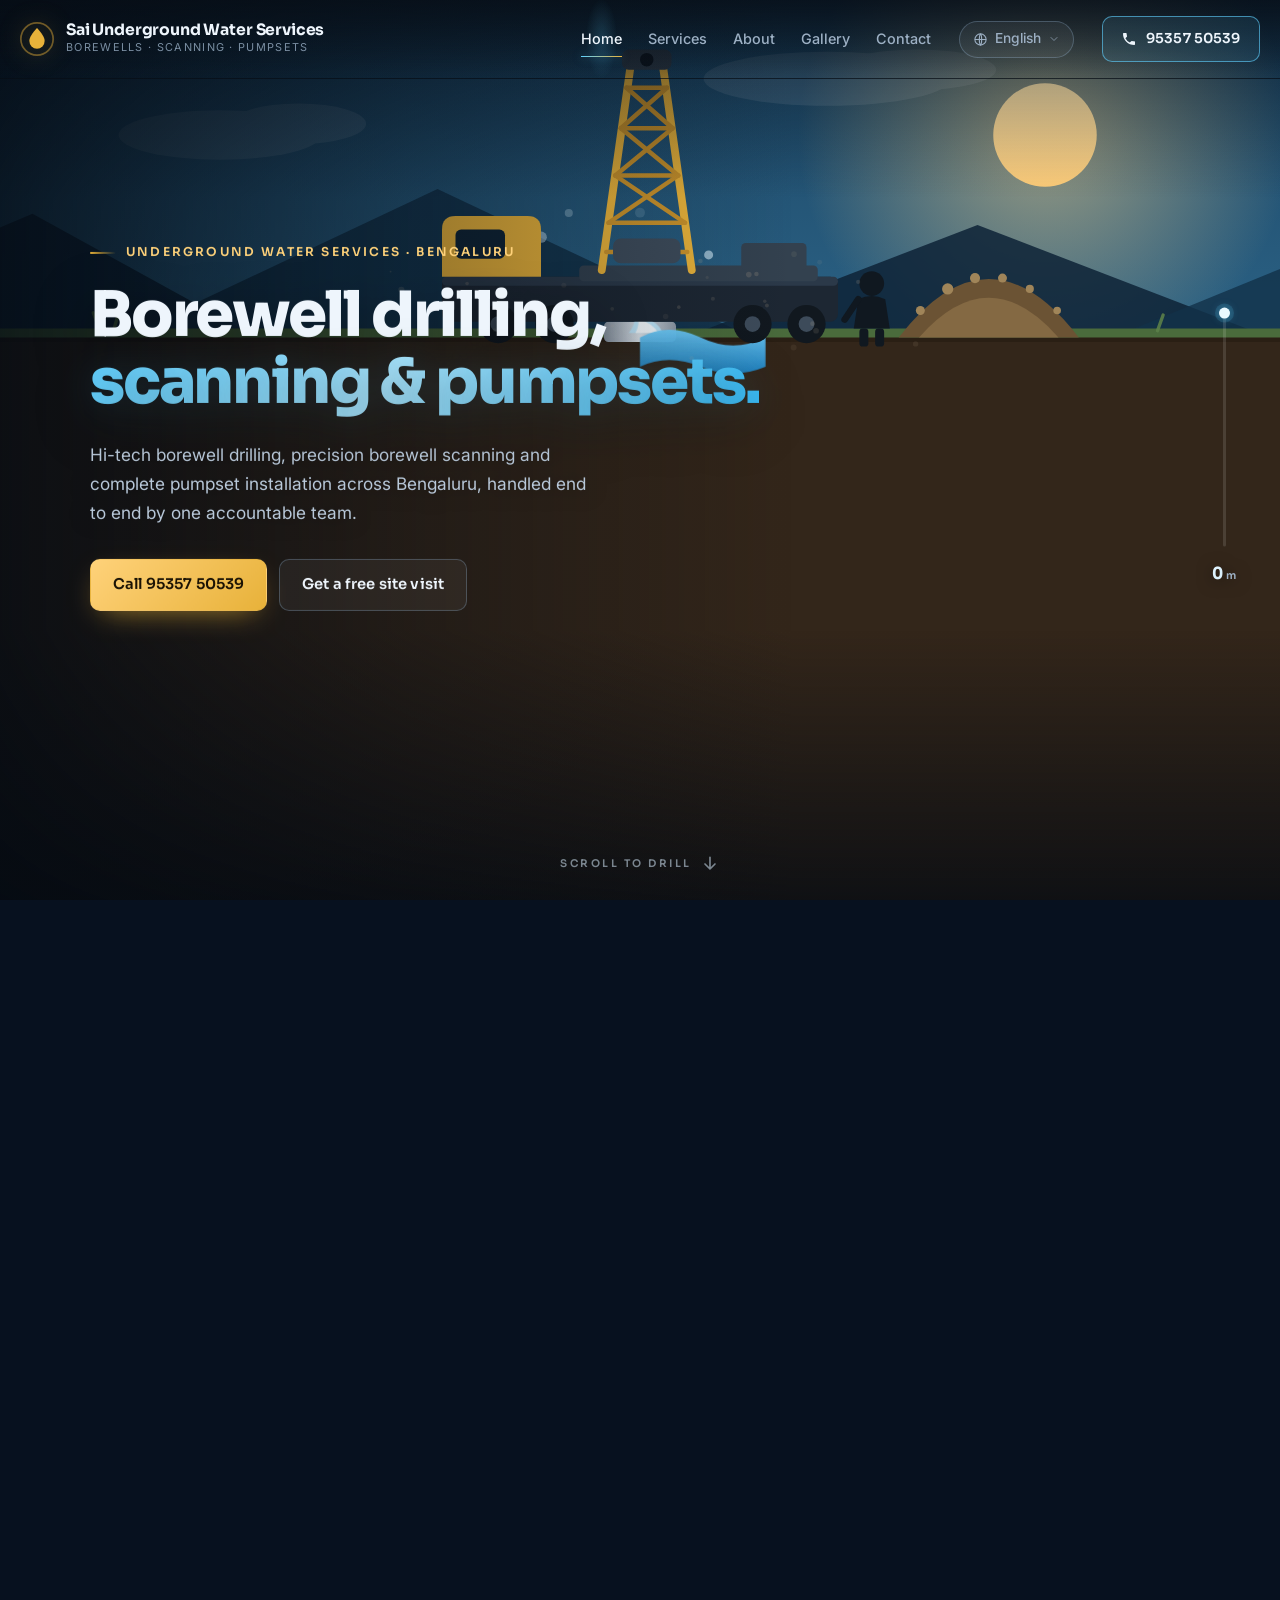
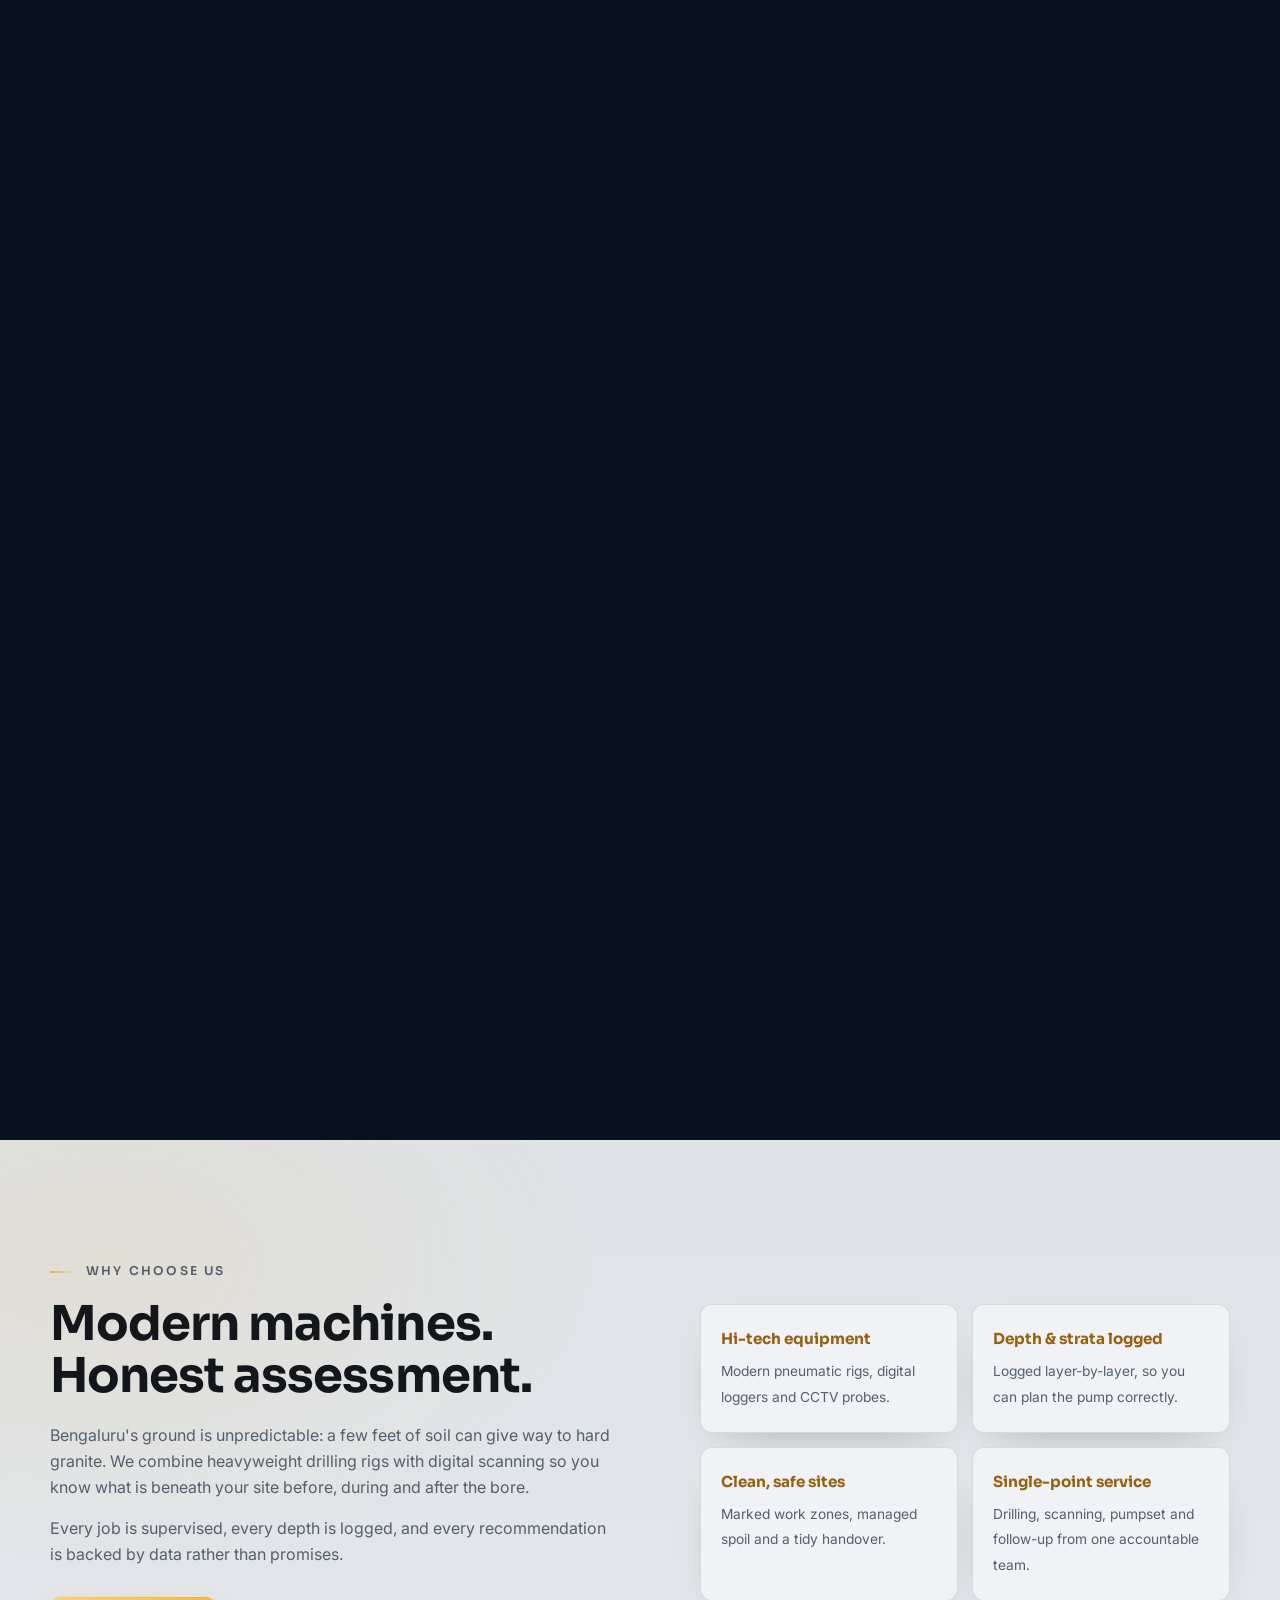
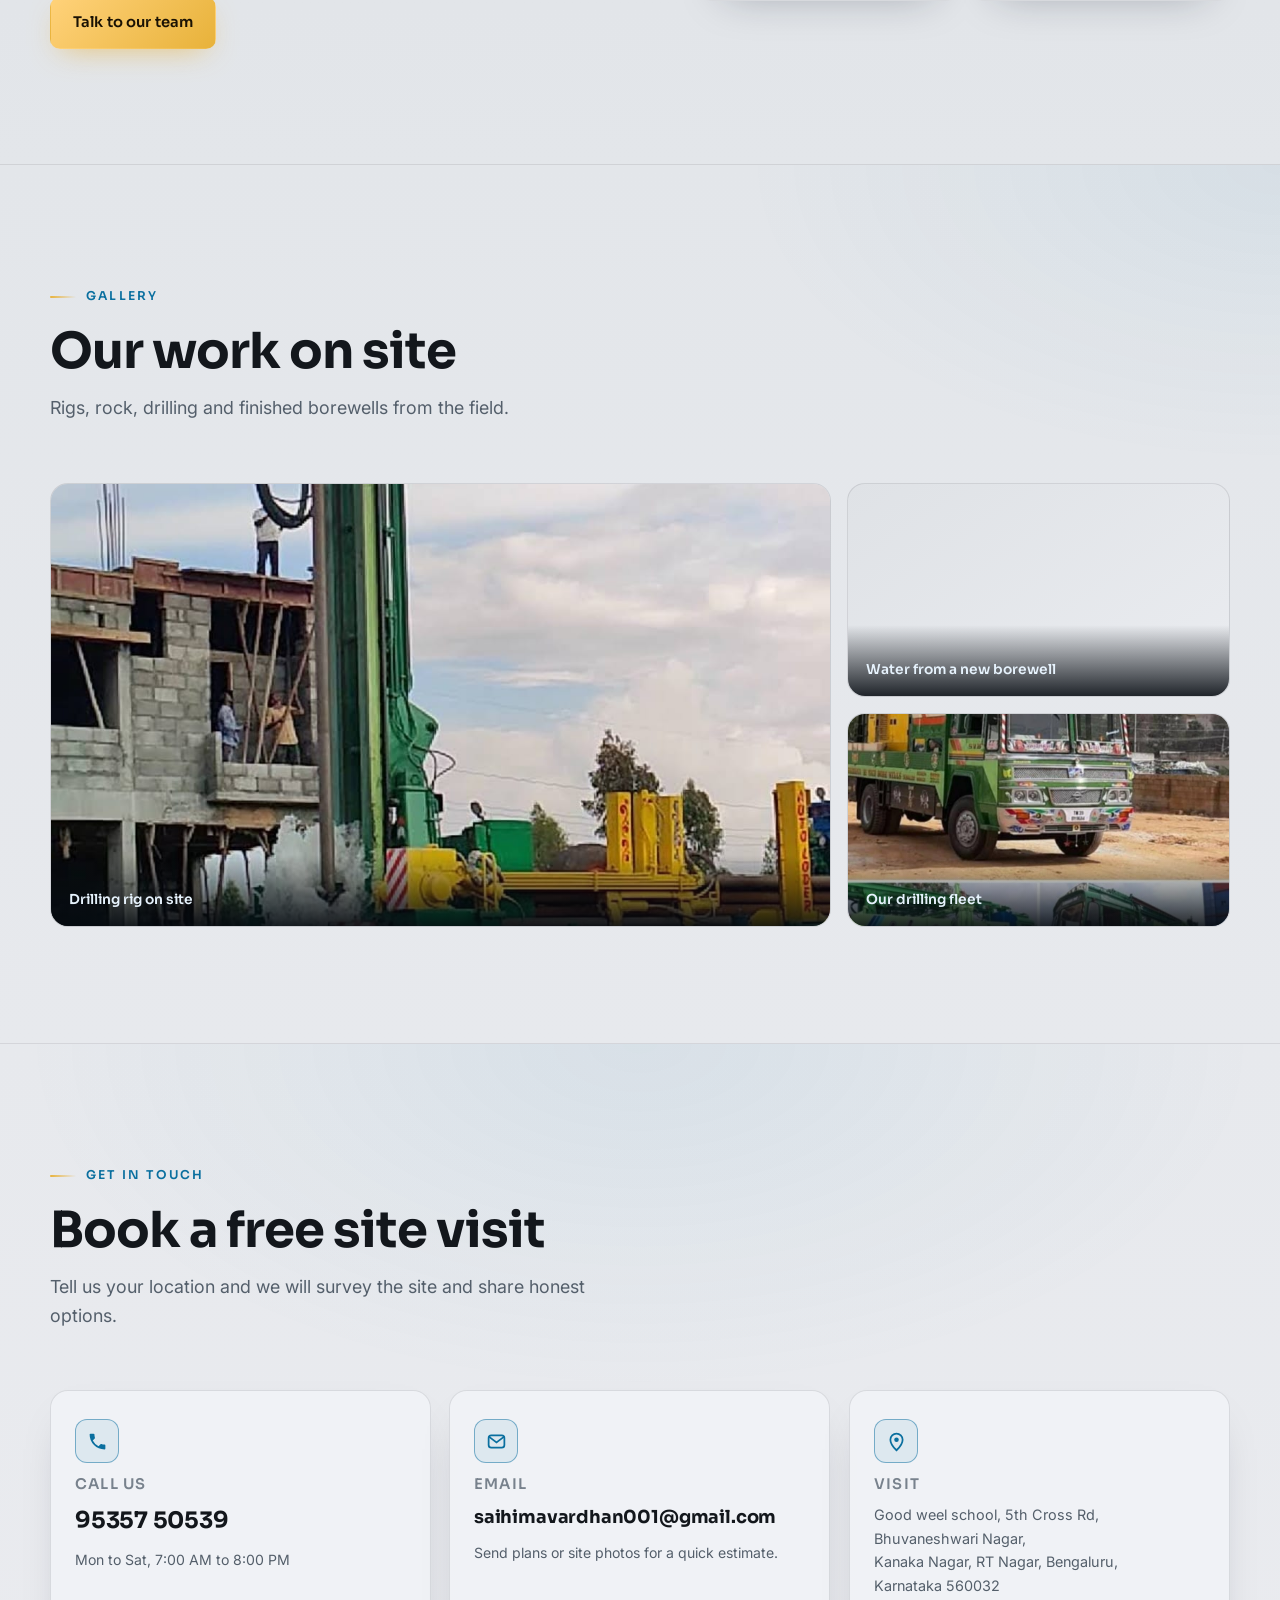
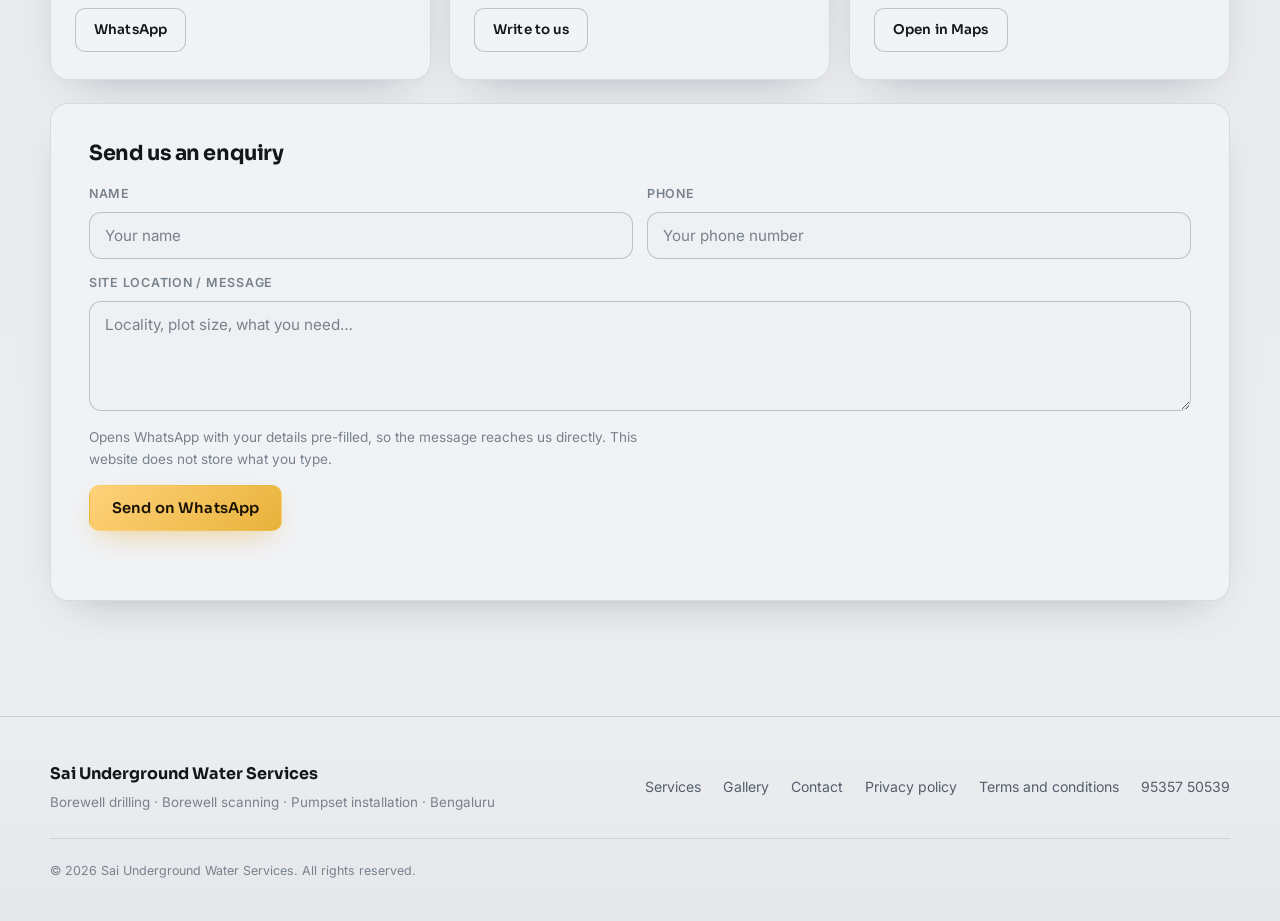
==== commit 8293564d: "Add Kannada, Hindi, Telugu and Tamil language switcher A globe button in the header opens a language" ====
--- a/index.html
+++ b/index.html
@@ -3,8 +3,8 @@
 <head>
 <meta charset="utf-8">
 <meta name="viewport" content="width=device-width, initial-scale=1">
-<title>Sai Underground Water Services | Borewell Drilling, Bengaluru</title>
-<meta name="description" content="Hi-tech borewell drilling, borewell scanning and pumpset installation in Bengaluru. Underground water services by Sai Underground Water Services. Call 9535750539.">
+<title data-i18n="meta.title.index">Sai Underground Water Services | Borewell Drilling, Bengaluru</title>
+<meta name="description" data-i18n-attrs="content:meta.desc.index" content="Hi-tech borewell drilling, borewell scanning and pumpset installation in Bengaluru. Underground water services by Sai Underground Water Services. Call 9535750539.">
 <meta name="robots" content="index, follow">
 <meta name="theme-color" content="#0a1522">
 <meta property="og:type" content="website">
@@ -20,7 +20,7 @@
 <link rel="apple-touch-icon" href="assets/apple-touch-icon.png">
 <link rel="preconnect" href="https://fonts.googleapis.com">
 <link rel="preconnect" href="https://fonts.gstatic.com" crossorigin>
-<link href="https://fonts.googleapis.com/css2?family=Sora:wght@500;600;700;800&family=Inter:wght@400;500;600&display=swap" rel="stylesheet">
+<link href="https://fonts.googleapis.com/css2?family=Inter:wght@400;500;600&family=Noto+Sans+Devanagari:wght@400;500;600;700&family=Noto+Sans+Kannada:wght@400;500;600;700&family=Noto+Sans+Tamil:wght@400;500;600;700&family=Noto+Sans+Telugu:wght@400;500;600;700&family=Sora:wght@500;600;700;800&display=swap" rel="stylesheet">
 <link rel="stylesheet" href="css/styles.css">
 <noscript>
   <style>
@@ -49,6 +49,8 @@
     .step-cta { pointer-events: auto !important; }
     .depth-hud, .scroll-hint { display: none !important; }
     .reveal { opacity: 1 !important; transform: none !important; }
+    /* without the language engine the switcher would be a dead button */
+    .lang { display: none !important; }
   </style>
 </noscript>
 <script type="application/ld+json">
@@ -87,7 +89,7 @@
 <!-- ================= NAV ================= -->
 <header class="nav" id="nav">
   <div class="nav-inner">
-    <a class="brand" href="#home" aria-label="Sai Underground Water Services home">
+    <a class="brand" href="#home" aria-label="Sai Underground Water Services home" data-i18n-attrs="aria-label:nav.brandAria">
       <span class="brand-mark" aria-hidden="true">
         <svg viewBox="0 0 40 40" width="34" height="34">
           <circle cx="20" cy="20" r="19" fill="none" stroke="currentColor" stroke-width="2" opacity=".45"/>
@@ -96,41 +98,50 @@
       </span>
       <span class="brand-text">
         <strong>Sai Underground Water Services</strong>
-        <small>Borewells · Scanning · Pumpsets</small>
+        <small data-i18n="nav.tagline">Borewells · Scanning · Pumpsets</small>
       </span>
     </a>
 
-    <nav class="nav-links" aria-label="Primary">
-      <a href="#home">Home</a>
-      <a href="#services">Services</a>
-      <a href="#about">About</a>
-      <a href="#gallery">Gallery</a>
-      <a href="#contact">Contact</a>
+    <nav class="nav-links" aria-label="Primary" data-i18n-attrs="aria-label:nav.primary">
+      <a href="#home" data-i18n="nav.home">Home</a>
+      <a href="#services" data-i18n="nav.services">Services</a>
+      <a href="#about" data-i18n="nav.about">About</a>
+      <a href="#gallery" data-i18n="nav.gallery">Gallery</a>
+      <a href="#contact" data-i18n="nav.contact">Contact</a>
     </nav>
+
+    <div class="lang" id="langSwitch">
+      <button class="lang-btn" id="langBtn" type="button" aria-haspopup="true" aria-expanded="false" aria-controls="langMenu">
+        <svg class="lang-globe" viewBox="0 0 24 24" width="15" height="15" aria-hidden="true"><circle cx="12" cy="12" r="9" fill="none" stroke="currentColor" stroke-width="1.7"/><path d="M3 12h18M12 3c2.5 2.6 2.5 15.4 0 18M12 3c-2.5 2.6-2.5 15.4 0 18" fill="none" stroke="currentColor" stroke-width="1.7"/></svg>
+        <span class="lang-cur" id="langCur">English</span>
+        <svg class="lang-caret" viewBox="0 0 24 24" width="12" height="12" aria-hidden="true"><path d="M6 9l6 6 6-6" fill="none" stroke="currentColor" stroke-width="2" stroke-linecap="round" stroke-linejoin="round"/></svg>
+      </button>
+      <div class="lang-menu" id="langMenu" role="menu" aria-label="Language" data-i18n-attrs="aria-label:lang.menuLabel" hidden></div>
+    </div>
 
     <a class="btn btn-call" href="tel:+919535750539">
       <svg viewBox="0 0 24 24" width="16" height="16" aria-hidden="true"><path d="M6.6 10.8a15.1 15.1 0 0 0 6.6 6.6l2.2-2.2a1 1 0 0 1 1-.25 11.4 11.4 0 0 0 3.6.57 1 1 0 0 1 1 1V20a1 1 0 0 1-1 1A17 17 0 0 1 3 4a1 1 0 0 1 1-1h3.5a1 1 0 0 1 1 1 11.4 11.4 0 0 0 .57 3.6 1 1 0 0 1-.25 1z" fill="currentColor"/></svg>
       95357 50539
     </a>
 
-    <button class="nav-burger" id="navBurger" aria-label="Open menu" aria-expanded="false" aria-controls="navDrawer">
+    <button class="nav-burger" id="navBurger" aria-label="Open menu" aria-expanded="false" aria-controls="navDrawer" data-i18n-attrs="aria-label:nav.menuOpen">
       <span></span><span></span><span></span>
     </button>
   </div>
   <div class="nav-drawer" id="navDrawer">
-    <a href="#home">Home</a>
-    <a href="#services">Services</a>
-    <a href="#about">About</a>
-    <a href="#gallery">Gallery</a>
-    <a href="#contact">Contact</a>
-    <a class="btn btn-call" href="tel:+919535750539">Call 95357 50539</a>
+    <a href="#home" data-i18n="nav.home">Home</a>
+    <a href="#services" data-i18n="nav.services">Services</a>
+    <a href="#about" data-i18n="nav.about">About</a>
+    <a href="#gallery" data-i18n="nav.gallery">Gallery</a>
+    <a href="#contact" data-i18n="nav.contact">Contact</a>
+    <a class="btn btn-call" href="tel:+919535750539" data-i18n="nav.callFull">Call 95357 50539</a>
   </div>
 </header>
 
 <main>
 
 <!-- ================= JOURNEY (scroll-driven scene) ================= -->
-<section class="journey" id="home" aria-label="The journey of a borewell">
+<section class="journey" id="home" aria-label="The journey of a borewell" data-i18n-attrs="aria-label:scene.label">
   <div class="journey-sticky">
 
     <svg id="scene" class="scene" viewBox="0 0 1200 800" preserveAspectRatio="xMidYMid slice" aria-hidden="true" focusable="false">
@@ -419,12 +430,12 @@
 
     <!-- hero copy -->
     <div class="hero-copy" id="heroCopy">
-      <p class="eyebrow">Underground Water Services · Bengaluru</p>
-      <h1>Borewell drilling,<br><em>scanning &amp; pumpsets.</em></h1>
-      <p class="lede">Hi-tech borewell drilling, precision borewell scanning and complete pumpset installation across Bengaluru, handled end to end by one accountable team.</p>
+      <p class="eyebrow" data-i18n="hero.eyebrow">Underground Water Services · Bengaluru</p>
+      <h1><span data-i18n="hero.h1a">Borewell drilling,</span><br><em data-i18n="hero.h1b">scanning &amp; pumpsets.</em></h1>
+      <p class="lede" data-i18n="hero.lede">Hi-tech borewell drilling, precision borewell scanning and complete pumpset installation across Bengaluru, handled end to end by one accountable team.</p>
       <div class="hero-cta">
-        <a class="btn btn-primary" href="tel:+919535750539">Call 95357 50539</a>
-        <a class="btn btn-ghost" href="#contact">Get a free site visit</a>
+        <a class="btn btn-primary" href="tel:+919535750539" data-i18n="cta.callNumber">Call 95357 50539</a>
+        <a class="btn btn-ghost" href="#contact" data-i18n="cta.freeVisit">Get a free site visit</a>
       </div>
     </div>
 
@@ -433,27 +444,27 @@
          layer live, so it stays true as the tool goes deeper -->
     <div class="steps" id="services">
       <div class="step" data-step="0">
-        <span class="step-num">Layer 2 · 01/04</span>
-        <h2>Hi-Tech Borewell Drilling</h2>
-        <p>Pneumatic and rotary rigs for any terrain: homes, farms, apartments and industries. Precise casing, controlled depth, clean site handover.</p>
+        <span class="step-num" data-i18n="step1.num">Layer 2 · 01/04</span>
+        <h2 data-i18n="step1.title">Hi-Tech Borewell Drilling</h2>
+        <p data-i18n="step1.body">Pneumatic and rotary rigs for any terrain: homes, farms, apartments and industries. Precise casing, controlled depth, clean site handover.</p>
       </div>
       <div class="step" data-step="1">
-        <span class="step-num">Layer 3 · 02/04</span>
-        <h2>Borewell Scanning</h2>
-        <p>Digital borehole logging and CCTV inspection that reports true depth, strata changes, blockages and casing condition, so money is spent with information rather than hope.</p>
+        <span class="step-num" data-i18n="step2.num">Layer 3 · 02/04</span>
+        <h2 data-i18n="step2.title">Borewell Scanning</h2>
+        <p data-i18n="step2.body">Digital borehole logging and CCTV inspection that reports true depth, strata changes, blockages and casing condition, so money is spent with information rather than hope.</p>
       </div>
       <div class="step" data-step="2">
-        <span class="step-num">Layer 4 · 03/04</span>
-        <h2>Pumpset Installation</h2>
-        <p>Submersible and open-well pump installation with correct height setting, pipe alignment, wiring and commissioning, completed once and completed correctly.</p>
+        <span class="step-num" data-i18n="step3.num">Layer 4 · 03/04</span>
+        <h2 data-i18n="step3.title">Pumpset Installation</h2>
+        <p data-i18n="step3.body">Submersible and open-well pump installation with correct height setting, pipe alignment, wiring and commissioning, completed once and completed correctly.</p>
       </div>
       <div class="step" data-step="3">
-        <span class="step-num">Water · 04/04</span>
-        <h2>Underground Water Services</h2>
-        <p>Site survey, water source assessment, flushing, compressor work and annual maintenance to keep your borewell working long after drilling day.</p>
+        <span class="step-num" data-i18n="step4.num">Water · 04/04</span>
+        <h2 data-i18n="step4.title">Underground Water Services</h2>
+        <p data-i18n="step4.body">Site survey, water source assessment, flushing, compressor work and annual maintenance to keep your borewell working long after drilling day.</p>
         <div class="step-cta">
-          <a class="btn btn-primary" href="tel:+919535750539">Call now</a>
-          <a class="btn btn-ghost" href="mailto:saihimavardhan001@gmail.com">Email us</a>
+          <a class="btn btn-primary" href="tel:+919535750539" data-i18n="cta.callNow">Call now</a>
+          <a class="btn btn-ghost" href="mailto:saihimavardhan001@gmail.com" data-i18n="cta.emailUs">Email us</a>
         </div>
       </div>
     </div>
@@ -461,11 +472,11 @@
     <!-- depth HUD -->
     <div class="depth-hud" id="depthHud" aria-hidden="true">
       <div class="depth-track"><div class="depth-fill" id="depthFill"></div><div class="depth-dot" id="depthDot"></div></div>
-      <div class="depth-read"><span id="depthVal">0</span><small>m</small></div>
+      <div class="depth-read"><span id="depthVal">0</span><small data-i18n="depth.unit">m</small></div>
     </div>
 
     <div class="scroll-hint" id="scrollHint" aria-hidden="true">
-      <span>Scroll to drill</span>
+      <span data-i18n="hint.scroll">Scroll to drill</span>
       <svg viewBox="0 0 24 24" width="20" height="20"><path d="M12 4v14m0 0l-6-6m6 6l6-6" fill="none" stroke="currentColor" stroke-width="2" stroke-linecap="round"/></svg>
     </div>
   </div>
@@ -475,28 +486,28 @@
 <section class="section about" id="about">
   <div class="container about-grid">
     <div class="about-copy reveal">
-      <p class="eyebrow">Why choose us</p>
-      <h2>Modern machines.<br>Honest assessment.</h2>
-      <p>Bengaluru's ground is unpredictable: a few feet of soil can give way to hard granite. We combine heavyweight drilling rigs with digital scanning so you know what is beneath your site before, during and after the bore.</p>
-      <p>Every job is supervised, every depth is logged, and every recommendation is backed by data rather than promises.</p>
-      <a class="btn btn-primary" href="#contact">Talk to our team</a>
+      <p class="eyebrow" data-i18n="about.eyebrow">Why choose us</p>
+      <h2><span data-i18n="about.h2a">Modern machines.</span><br><span data-i18n="about.h2b">Honest assessment.</span></h2>
+      <p data-i18n="about.p1">Bengaluru's ground is unpredictable: a few feet of soil can give way to hard granite. We combine heavyweight drilling rigs with digital scanning so you know what is beneath your site before, during and after the bore.</p>
+      <p data-i18n="about.p2">Every job is supervised, every depth is logged, and every recommendation is backed by data rather than promises.</p>
+      <a class="btn btn-primary" href="#contact" data-i18n="about.cta">Talk to our team</a>
     </div>
     <div class="about-feats reveal">
       <div class="feat">
-        <strong>Hi-tech equipment</strong>
-        <span>Modern pneumatic rigs, digital loggers and CCTV probes.</span>
+        <strong data-i18n="feat1.t">Hi-tech equipment</strong>
+        <span data-i18n="feat1.d">Modern pneumatic rigs, digital loggers and CCTV probes.</span>
       </div>
       <div class="feat">
-        <strong>Depth &amp; strata logged</strong>
-        <span>Logged layer-by-layer, so you can plan the pump correctly.</span>
+        <strong data-i18n="feat2.t">Depth &amp; strata logged</strong>
+        <span data-i18n="feat2.d">Logged layer-by-layer, so you can plan the pump correctly.</span>
       </div>
       <div class="feat">
-        <strong>Clean, safe sites</strong>
-        <span>Marked work zones, managed spoil and a tidy handover.</span>
+        <strong data-i18n="feat3.t">Clean, safe sites</strong>
+        <span data-i18n="feat3.d">Marked work zones, managed spoil and a tidy handover.</span>
       </div>
       <div class="feat">
-        <strong>Single-point service</strong>
-        <span>Drilling, scanning, pumpset and follow-up from one accountable team.</span>
+        <strong data-i18n="feat4.t">Single-point service</strong>
+        <span data-i18n="feat4.d">Drilling, scanning, pumpset and follow-up from one accountable team.</span>
       </div>
     </div>
   </div>
@@ -506,23 +517,23 @@
 <section class="section gallery" id="gallery">
   <div class="container">
     <header class="sec-head reveal">
-      <p class="eyebrow">Gallery</p>
-      <h2>Our work on site</h2>
-      <p class="sec-sub">Rigs, rock, drilling and finished borewells from the field.</p>
+      <p class="eyebrow" data-i18n="gallery.eyebrow">Gallery</p>
+      <h2 data-i18n="gallery.h2">Our work on site</h2>
+      <p class="sec-sub" data-i18n="gallery.sub">Rigs, rock, drilling and finished borewells from the field.</p>
     </header>
 
     <div class="grid" id="galleryGrid">
       <figure class="tile reveal" tabindex="0">
-        <img src="assets/gallery/1.jpg" alt="Truck-mounted borewell drilling rig working at a construction site" loading="lazy" decoding="async">
-        <figcaption>Drilling rig on site</figcaption>
+        <img src="assets/gallery/1.jpg" data-i18n-attrs="alt:gallery.alt1" alt="Truck-mounted borewell drilling rig working at a construction site" loading="lazy" decoding="async">
+        <figcaption data-i18n="gallery.cap1">Drilling rig on site</figcaption>
       </figure>
       <figure class="tile reveal" tabindex="0">
-        <img src="assets/gallery/2.jpg" alt="Water gushing high into the air from a freshly drilled borewell" loading="lazy" decoding="async">
-        <figcaption>Water from a new borewell</figcaption>
+        <img src="assets/gallery/2.jpg" data-i18n-attrs="alt:gallery.alt2" alt="Water gushing high into the air from a freshly drilled borewell" loading="lazy" decoding="async">
+        <figcaption data-i18n="gallery.cap2">Water from a new borewell</figcaption>
       </figure>
       <figure class="tile reveal" tabindex="0">
-        <img src="assets/gallery/3.jpg" alt="Our fleet of truck-mounted borewell drilling rigs" loading="lazy" decoding="async">
-        <figcaption>Our drilling fleet</figcaption>
+        <img src="assets/gallery/3.jpg" data-i18n-attrs="alt:gallery.alt3" alt="Our fleet of truck-mounted borewell drilling rigs" loading="lazy" decoding="async">
+        <figcaption data-i18n="gallery.cap3">Our drilling fleet</figcaption>
       </figure>
     </div>
   </div>
@@ -532,9 +543,9 @@
 <section class="section contact" id="contact">
   <div class="container">
     <header class="sec-head reveal">
-      <p class="eyebrow">Get in touch</p>
-      <h2>Book a free site visit</h2>
-      <p class="sec-sub">Tell us your location and we will survey the site and share honest options.</p>
+      <p class="eyebrow" data-i18n="contact.eyebrow">Get in touch</p>
+      <h2 data-i18n="contact.h2">Book a free site visit</h2>
+      <p class="sec-sub" data-i18n="contact.sub">Tell us your location and we will survey the site and share honest options.</p>
     </header>
 
     <div class="contact-grid">
@@ -542,9 +553,9 @@
         <span class="c-ico" aria-hidden="true">
           <svg viewBox="0 0 24 24"><path d="M6.6 10.8a15.1 15.1 0 0 0 6.6 6.6l2.2-2.2a1 1 0 0 1 1-.25 11.4 11.4 0 0 0 3.6.57 1 1 0 0 1 1 1V20a1 1 0 0 1-1 1A17 17 0 0 1 3 4a1 1 0 0 1 1-1h3.5a1 1 0 0 1 1 1 11.4 11.4 0 0 0 .57 3.6 1 1 0 0 1-.25 1z" fill="currentColor"/></svg>
         </span>
-        <h3>Call us</h3>
+        <h3 data-i18n="contact.callH3">Call us</h3>
         <a class="c-big" href="tel:+919535750539">95357 50539</a>
-        <p>Mon to Sat, 7:00 AM to 8:00 PM</p>
+        <p data-i18n="contact.hours">Mon to Sat, 7:00 AM to 8:00 PM</p>
         <a class="btn btn-ghost" href="https://wa.me/919535750539" target="_blank" rel="noopener">WhatsApp</a>
       </div>
 
@@ -552,31 +563,31 @@
         <span class="c-ico" aria-hidden="true">
           <svg viewBox="0 0 24 24"><rect x="3" y="5" width="18" height="14" rx="3" fill="none" stroke="currentColor" stroke-width="2"/><path d="M4 7l8 6 8-6" fill="none" stroke="currentColor" stroke-width="2" stroke-linecap="round"/></svg>
         </span>
-        <h3>Email</h3>
+        <h3 data-i18n="contact.emailH3">Email</h3>
         <a class="c-big c-mail" href="mailto:saihimavardhan001@gmail.com">saihimavardhan001@gmail.com</a>
-        <p>Send plans or site photos for a quick estimate.</p>
-        <a class="btn btn-ghost" href="mailto:saihimavardhan001@gmail.com?subject=Borewell%20enquiry">Write to us</a>
+        <p data-i18n="contact.emailNote">Send plans or site photos for a quick estimate.</p>
+        <a class="btn btn-ghost" href="mailto:saihimavardhan001@gmail.com?subject=Borewell%20enquiry" data-i18n="contact.writeUs">Write to us</a>
       </div>
 
       <div class="c-card reveal">
         <span class="c-ico" aria-hidden="true">
           <svg viewBox="0 0 24 24"><path d="M12 22s7-6.4 7-12a7 7 0 1 0-14 0c0 5.6 7 12 7 12z" fill="none" stroke="currentColor" stroke-width="2"/><circle cx="12" cy="10" r="2.6" fill="currentColor"/></svg>
         </span>
-        <h3>Visit</h3>
+        <h3 data-i18n="contact.visitH3">Visit</h3>
         <address>Good weel school, 5th Cross Rd, Bhuvaneshwari Nagar,<br>Kanaka Nagar, RT Nagar, Bengaluru,<br>Karnataka 560032</address>
-        <a class="btn btn-ghost" href="https://maps.app.goo.gl/SALewiNVMJRLHYRb8?g_st=aw" target="_blank" rel="noopener">Open in Maps</a>
+        <a class="btn btn-ghost" href="https://maps.app.goo.gl/SALewiNVMJRLHYRb8?g_st=aw" target="_blank" rel="noopener" data-i18n="contact.maps">Open in Maps</a>
       </div>
     </div>
 
     <form class="enquiry reveal" id="enquiry" novalidate>
-      <h3>Send us an enquiry</h3>
+      <h3 data-i18n="form.h3">Send us an enquiry</h3>
       <div class="f-row">
-        <label>Name<input type="text" name="name" placeholder="Your name" required></label>
-        <label>Phone<input type="tel" name="phone" placeholder="Your phone number" required></label>
-      </div>
-      <label>Site location / message<textarea name="message" rows="4" placeholder="Locality, plot size, what you need…"></textarea></label>
-      <p class="f-hint">Opens WhatsApp with your details pre-filled, so the message reaches us directly. This website does not store what you type.</p>
-      <button class="btn btn-primary" type="submit">Send on WhatsApp</button>
+        <label><span data-i18n="form.nameLabel">Name</span><input type="text" name="name" data-i18n-attrs="placeholder:form.namePh" placeholder="Your name" required></label>
+        <label><span data-i18n="form.phoneLabel">Phone</span><input type="tel" name="phone" data-i18n-attrs="placeholder:form.phonePh" placeholder="Your phone number" required></label>
+      </div>
+      <label><span data-i18n="form.msgLabel">Site location / message</span><textarea name="message" rows="4" data-i18n-attrs="placeholder:form.msgPh" placeholder="Locality, plot size, what you need…"></textarea></label>
+      <p class="f-hint" data-i18n="form.hint">Opens WhatsApp with your details pre-filled, so the message reaches us directly. This website does not store what you type.</p>
+      <button class="btn btn-primary" type="submit" data-i18n="form.submit">Send on WhatsApp</button>
       <p class="f-note" id="fNote" role="status"></p>
     </form>
   </div>
@@ -588,26 +599,31 @@
   <div class="container f-inner">
     <div class="f-brand">
       <strong>Sai Underground Water Services</strong>
-      <p>Borewell drilling · Borewell scanning · Pumpset installation · Bengaluru</p>
-    </div>
-    <nav class="f-links" aria-label="Footer">
-      <a href="#services">Services</a>
-      <a href="#gallery">Gallery</a>
-      <a href="#contact">Contact</a>
-      <a href="privacy.html">Privacy policy</a>
-      <a href="terms.html">Terms and conditions</a>
+      <p data-i18n="footer.tag">Borewell drilling · Borewell scanning · Pumpset installation · Bengaluru</p>
+    </div>
+    <nav class="f-links" aria-label="Footer" data-i18n-attrs="aria-label:footer.aria">
+      <a href="#services" data-i18n="nav.services">Services</a>
+      <a href="#gallery" data-i18n="nav.gallery">Gallery</a>
+      <a href="#contact" data-i18n="nav.contact">Contact</a>
+      <a href="privacy.html" data-i18n="footer.privacy">Privacy policy</a>
+      <a href="terms.html" data-i18n="footer.terms">Terms and conditions</a>
       <a href="tel:+919535750539">95357 50539</a>
     </nav>
-    <p class="f-copy">© <span id="year">2026</span> Sai Underground Water Services. All rights reserved.</p>
+    <p class="f-copy"><span aria-hidden="true">© </span><span id="year">2026</span> <span data-i18n="footer.copy">Sai Underground Water Services. All rights reserved.</span></p>
   </div>
 </footer>
 
 <!-- lightbox -->
-<div class="lightbox" id="lightbox" role="dialog" aria-modal="true" aria-label="Gallery image" hidden>
-  <button class="lb-close" id="lbClose" aria-label="Close"><svg viewBox="0 0 24 24" width="18" height="18" aria-hidden="true"><path d="M6 6l12 12M18 6L6 18" fill="none" stroke="currentColor" stroke-width="2" stroke-linecap="round"/></svg></button>
+<div class="lightbox" id="lightbox" role="dialog" aria-modal="true" aria-label="Gallery image" data-i18n-attrs="aria-label:ui.lightbox" hidden>
+  <button class="lb-close" id="lbClose" aria-label="Close" data-i18n-attrs="aria-label:ui.close"><svg viewBox="0 0 24 24" width="18" height="18" aria-hidden="true"><path d="M6 6l12 12M18 6L6 18" fill="none" stroke="currentColor" stroke-width="2" stroke-linecap="round"/></svg></button>
   <img id="lbImg" src="" alt="">
 </div>
 
+<script src="js/i18n.js"></script>
+<script src="js/lang-kn.js"></script>
+<script src="js/lang-hi.js"></script>
+<script src="js/lang-te.js"></script>
+<script src="js/lang-ta.js"></script>
 <script src="js/main.js"></script>
 </body>
 </html>
--- a/css/styles.css
+++ b/css/styles.css
@@ -39,8 +39,12 @@
   --radius-sm: 12px;
   --max: 1180px;
   --ease: cubic-bezier(0.22, 0.61, 0.36, 1);
-  --font-head: "Sora", system-ui, -apple-system, "Segoe UI", sans-serif;
-  --font-body: "Inter", system-ui, -apple-system, "Segoe UI", sans-serif;
+  --font-head: "Sora", "Noto Sans Devanagari", "Noto Sans Kannada",
+    "Noto Sans Telugu", "Noto Sans Tamil", system-ui, -apple-system, "Segoe UI",
+    sans-serif;
+  --font-body: "Inter", "Noto Sans Devanagari", "Noto Sans Kannada",
+    "Noto Sans Telugu", "Noto Sans Tamil", system-ui, -apple-system, "Segoe UI",
+    sans-serif;
 }
 
 /* The full-bleed journey scene, the nav while it sits over that scene,
@@ -498,6 +502,139 @@
 }
 
 /* =========================================================
+   LANGUAGE SWITCHER
+   ========================================================= */
+
+.lang {
+  position: relative;
+  flex: none;
+}
+
+.lang-btn {
+  display: inline-flex;
+  align-items: center;
+  gap: 7px;
+  padding: 10px 13px;
+  border-radius: 999px;
+  border: 1px solid var(--line-strong);
+  background: var(--ghost-bg);
+  color: var(--muted);
+  font-family: var(--font-body);
+  font-size: 0.86rem;
+  font-weight: 500;
+  line-height: 1;
+  cursor: pointer;
+  transition: color 0.3s var(--ease), background 0.3s var(--ease),
+    border-color 0.3s var(--ease);
+}
+
+.lang-btn:hover,
+.lang-btn[aria-expanded="true"] {
+  color: var(--ink);
+  background: var(--ghost-hover-bg);
+  border-color: var(--spot-line);
+}
+
+.lang-globe,
+.lang-caret {
+  flex: none;
+  transition: transform 0.3s var(--ease);
+}
+
+.lang-caret {
+  opacity: 0.7;
+}
+
+.lang-btn[aria-expanded="true"] .lang-caret {
+  transform: rotate(180deg);
+}
+
+.lang-cur {
+  white-space: nowrap;
+}
+
+.lang-menu {
+  position: absolute;
+  top: calc(100% + 10px);
+  right: 0;
+  min-width: 194px;
+  padding: 6px;
+  display: flex;
+  flex-direction: column;
+  gap: 2px;
+  border-radius: 14px;
+  border: 1px solid var(--line);
+  background: var(--nav-panel);
+  backdrop-filter: blur(16px);
+  -webkit-backdrop-filter: blur(16px);
+  box-shadow: var(--shadow-lg);
+  z-index: 120;
+}
+
+/* `hidden` has to beat the display:flex above */
+.lang-menu[hidden] {
+  display: none;
+}
+
+.lang-menu button {
+  display: flex;
+  flex-direction: column;
+  align-items: flex-start;
+  gap: 1px;
+  width: 100%;
+  padding: 9px 11px;
+  border: 0;
+  border-radius: 9px;
+  background: transparent;
+  color: var(--muted);
+  font-family: var(--font-body);
+  font-size: 0.94rem;
+  line-height: 1.3;
+  text-align: left;
+  cursor: pointer;
+  transition: background 0.25s var(--ease), color 0.25s var(--ease);
+}
+
+.lang-menu button:hover,
+.lang-menu button:focus-visible {
+  background: var(--spot-glow);
+  color: var(--ink);
+  outline: none;
+}
+
+.lang-menu button[aria-checked="true"] {
+  color: var(--ink);
+  background: linear-gradient(90deg, var(--spot-glow), transparent);
+  box-shadow: inset 3px 0 0 var(--spot-line);
+}
+
+.lang-native {
+  font-weight: 600;
+}
+
+.lang-gloss {
+  font-size: 0.72rem;
+  letter-spacing: 0.04em;
+  color: var(--muted-2);
+}
+
+/* =========================================================
+   INDIC SCRIPTS
+   Devanagari, Kannada, Telugu and Tamil have no letter case and
+   letter-spacing pulls their conjuncts apart, so the small
+   uppercase labels relax as soon as the page leaves English.
+   ========================================================= */
+
+html:not([lang="en"]) .eyebrow,
+html:not([lang="en"]) .brand-text small,
+html:not([lang="en"]) .scroll-hint,
+html:not([lang="en"]) .c-card h3,
+html:not([lang="en"]) .enquiry label {
+  text-transform: none;
+  letter-spacing: normal;
+}
+
+/* =========================================================
    JOURNEY / CINEMATIC SCROLL SCENE
    ========================================================= */
 
@@ -1392,8 +1529,15 @@
     display: none;
   }
 
+  /* the language switcher stays in the bar, so it takes over the job
+     of pushing the row to the right once the links are gone */
+  .lang {
+    margin-left: auto;
+  }
+
   .nav-burger {
     display: flex;
+    margin-left: 0;
   }
 
   .about-grid {
@@ -1498,15 +1642,23 @@
 }
 
 @media (max-width: 560px) {
-  .brand-text small {
+  /* room for the language switcher: the mark carries the brand */
+  .brand-text {
     display: none;
   }
 
-  .brand-text strong {
-    font-size: 0.84rem;
-    white-space: normal;
-    max-width: 170px;
-    line-height: 1.2;
+  .nav-inner {
+    gap: 14px;
+  }
+
+  .lang-btn {
+    padding: 10px 11px;
+    gap: 6px;
+    font-size: 0.82rem;
+  }
+
+  .lang-caret {
+    display: none;
   }
 
   .hero-copy h1 {
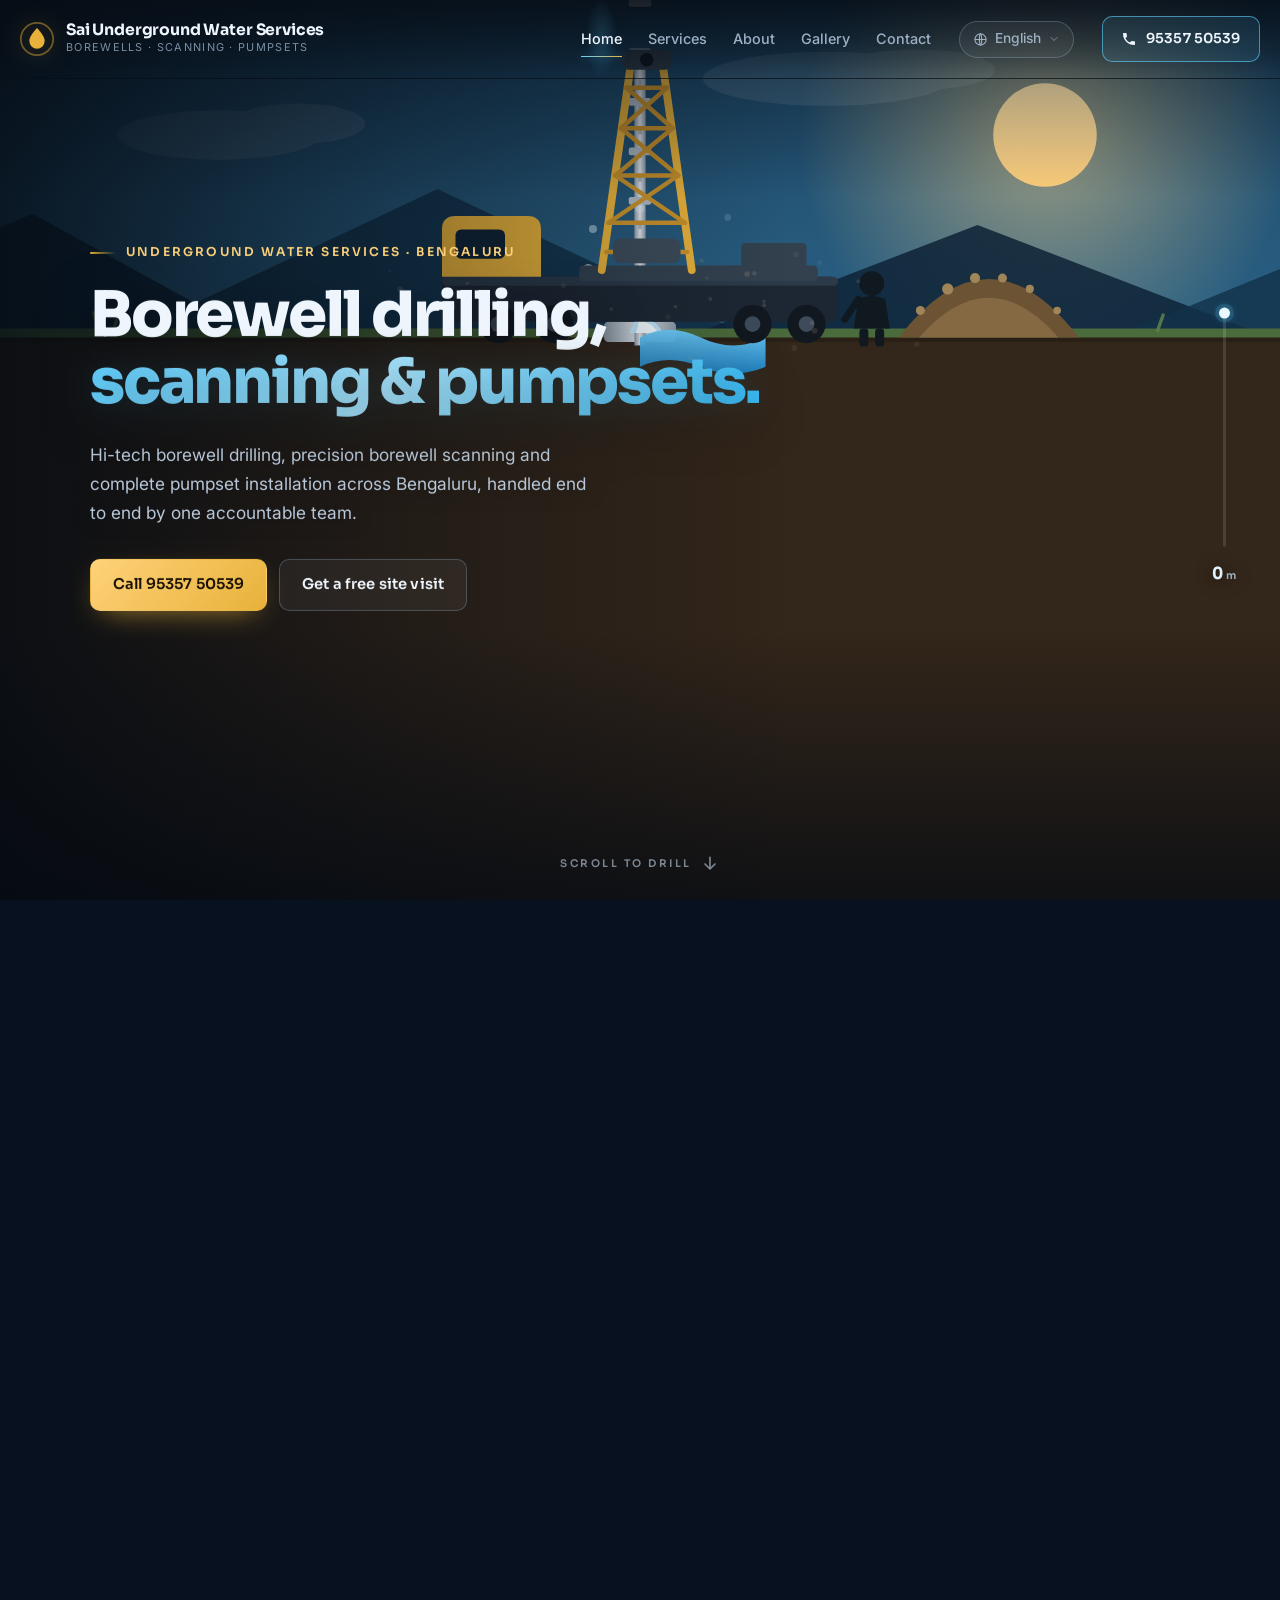
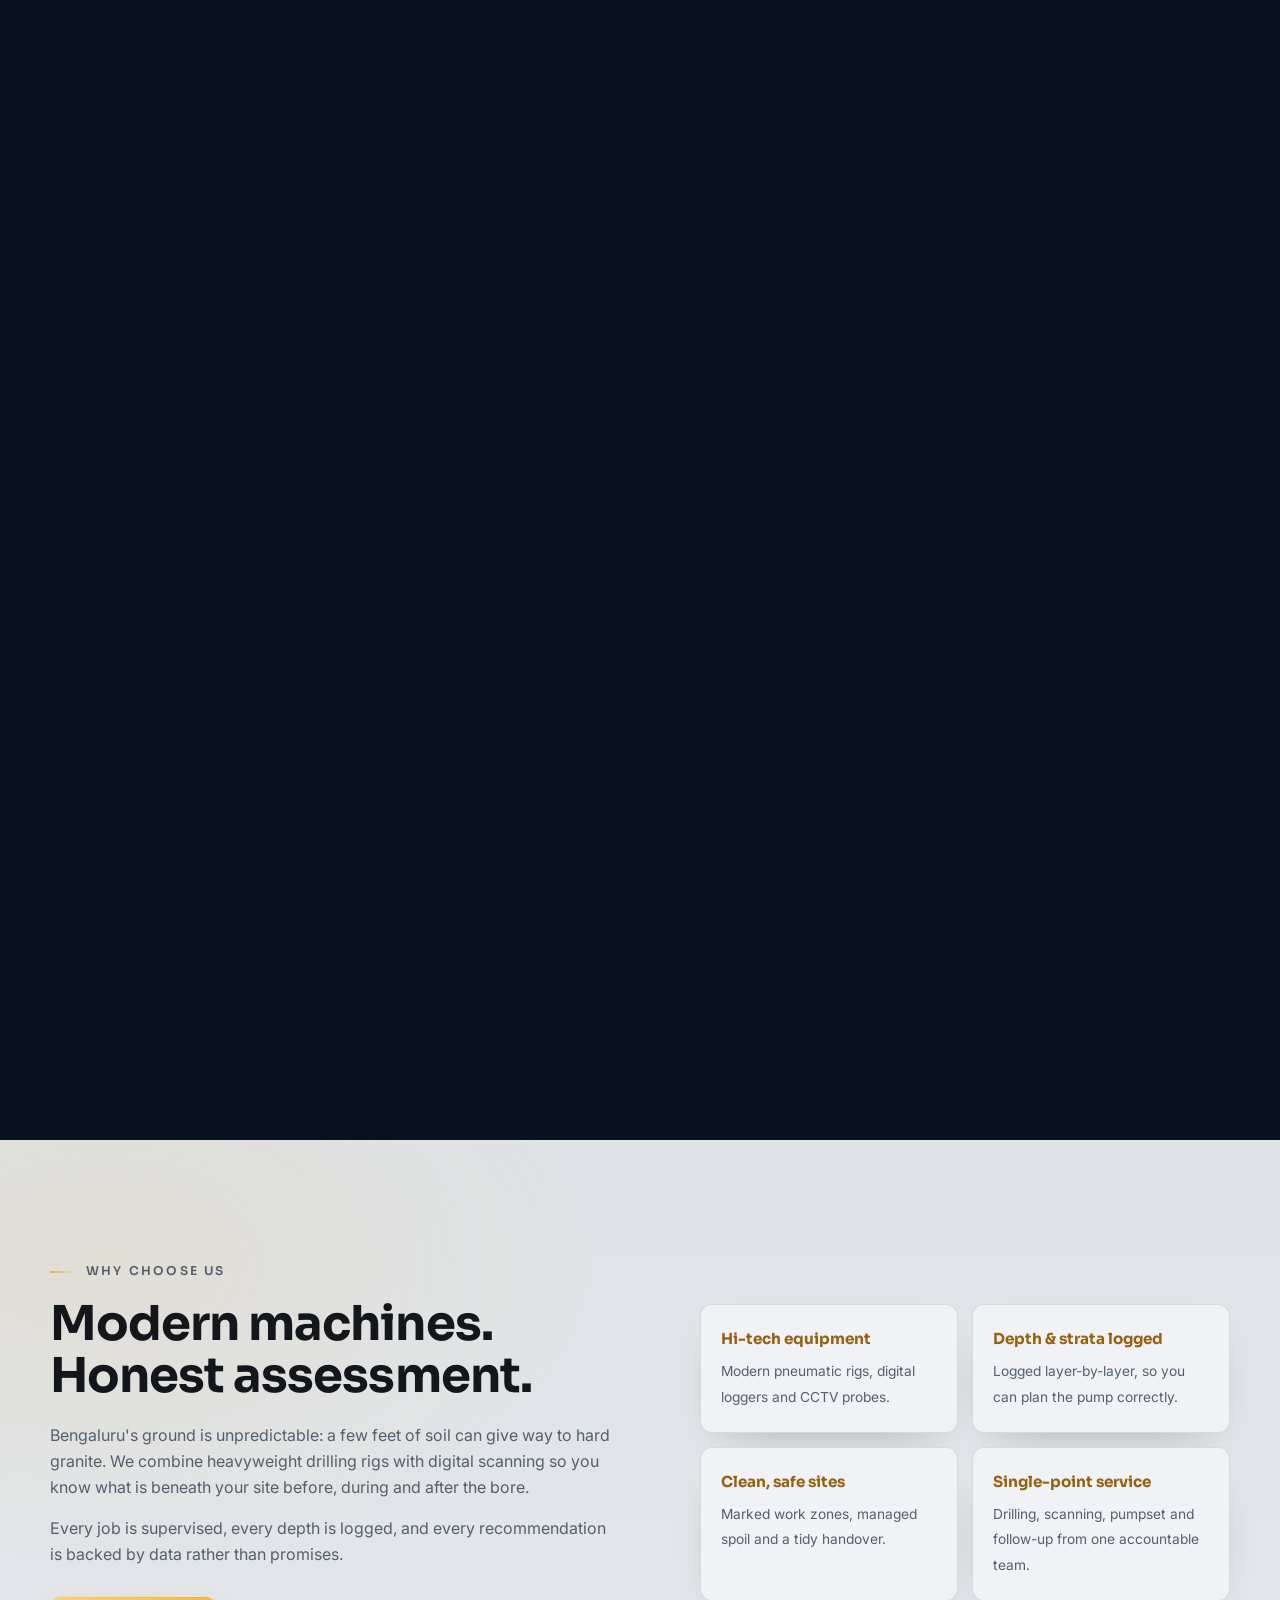
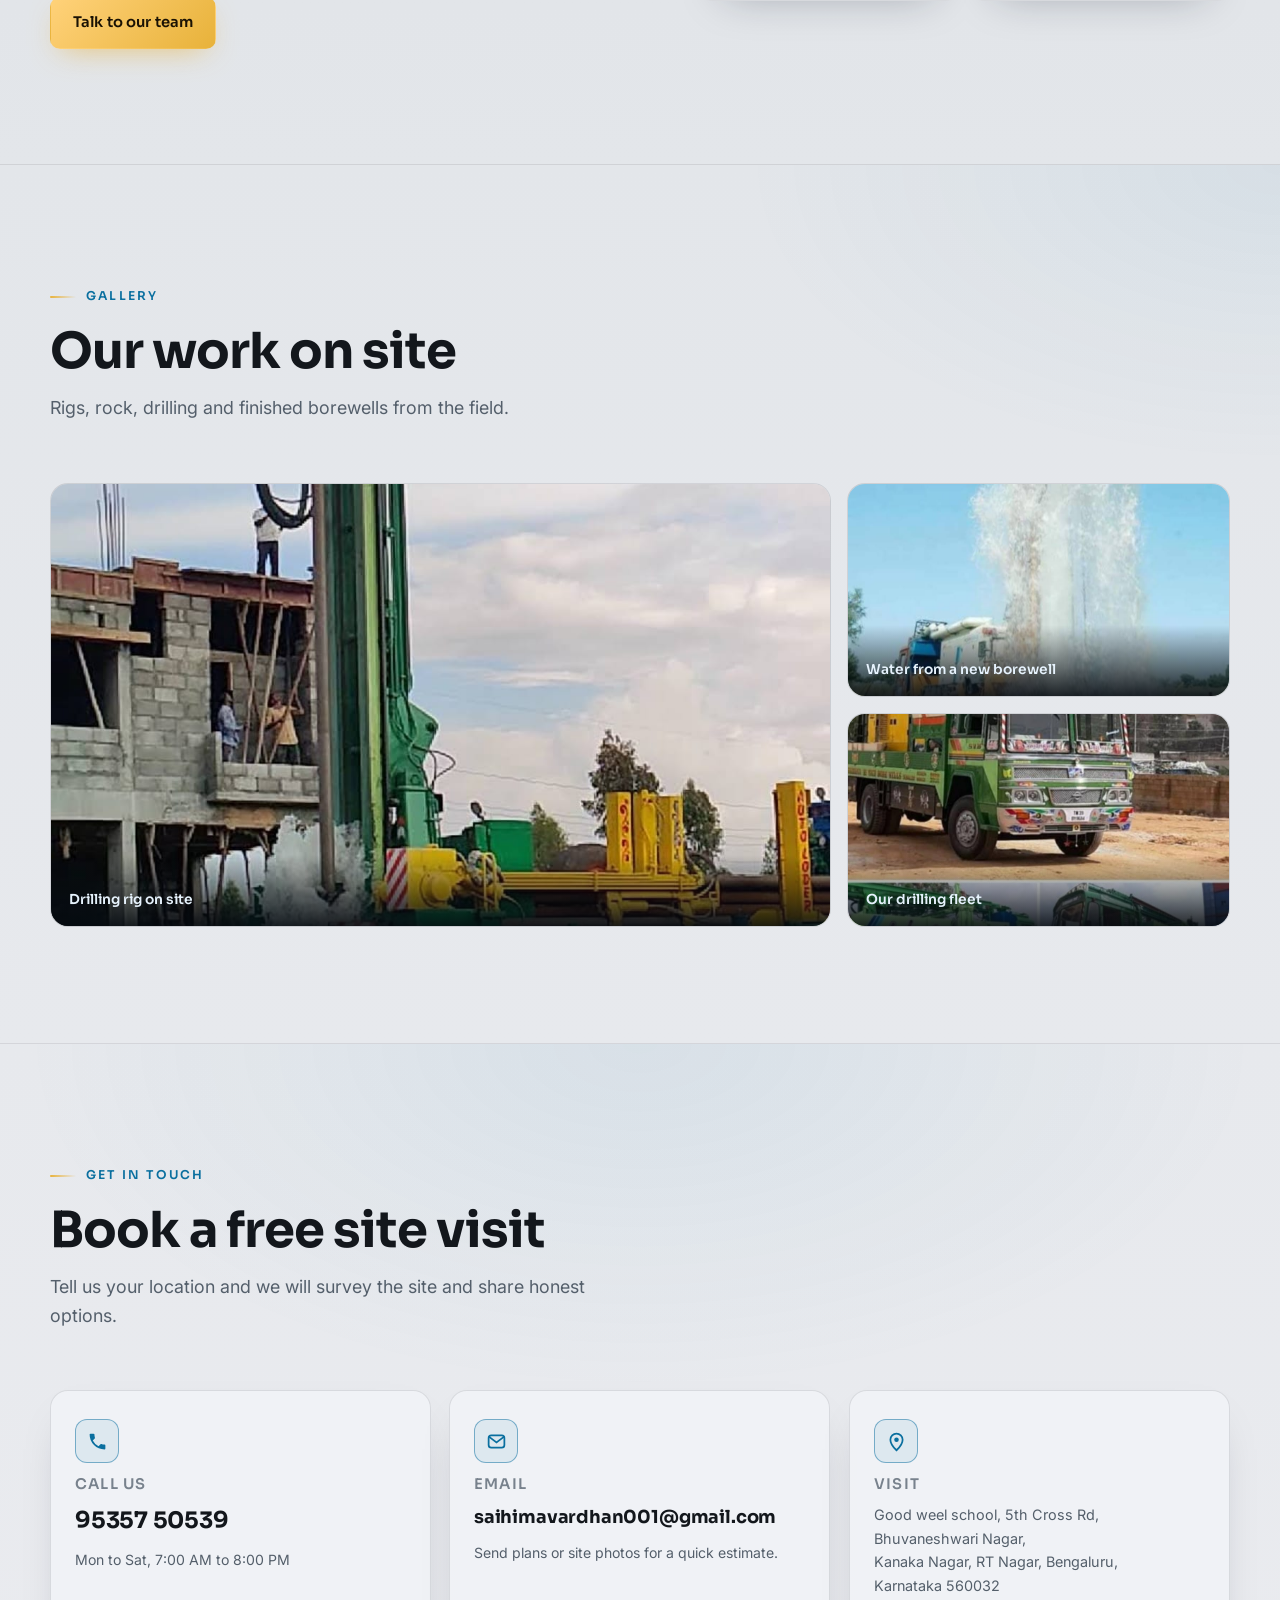
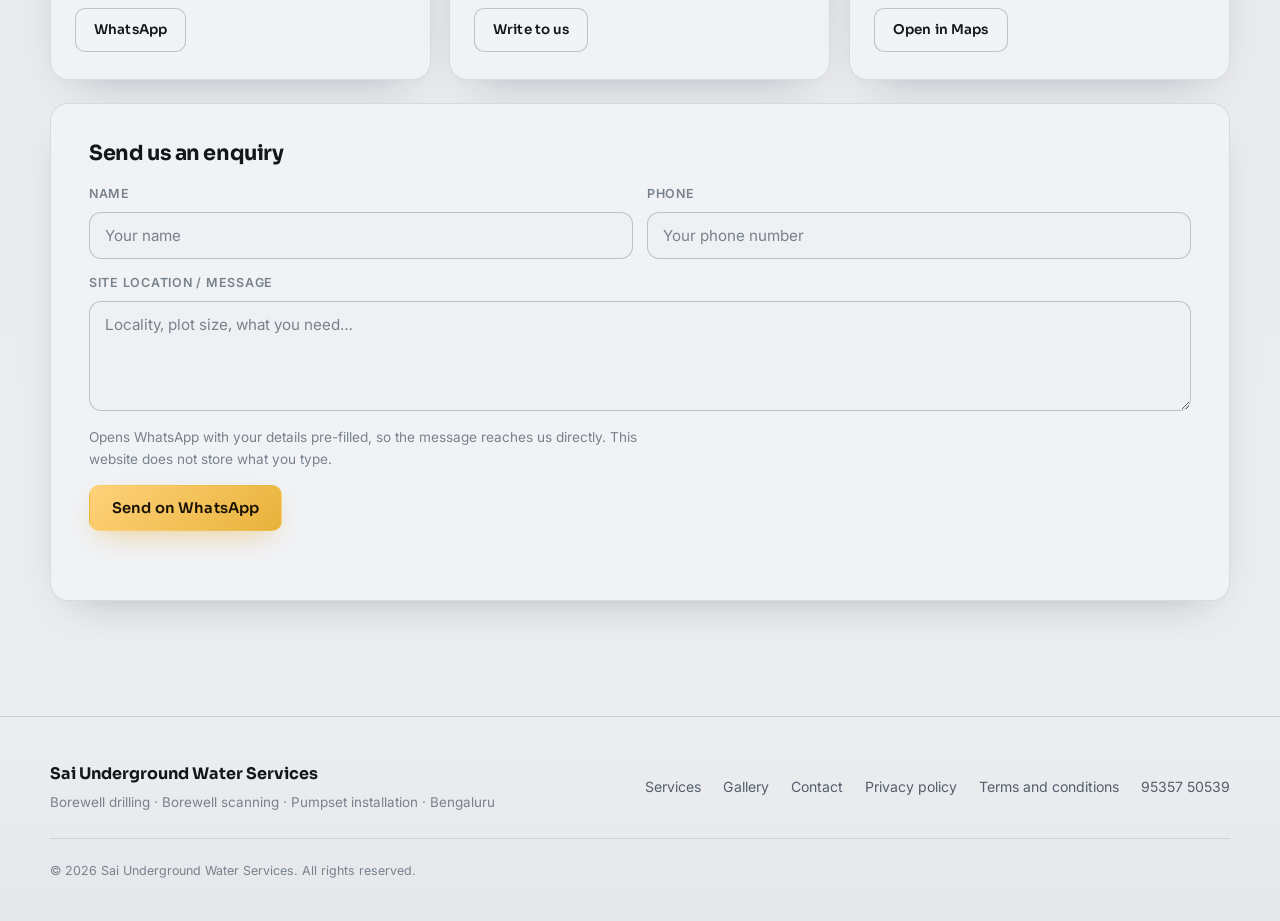
==== commit ec65a0f5: "Harden the site: security headers, skip link, no-JS fallback - vercel.json now sends the response he" ====
--- a/index.html
+++ b/index.html
@@ -22,36 +22,11 @@
 <link rel="preconnect" href="https://fonts.gstatic.com" crossorigin>
 <link href="https://fonts.googleapis.com/css2?family=Inter:wght@400;500;600&family=Noto+Sans+Devanagari:wght@400;500;600;700&family=Noto+Sans+Kannada:wght@400;500;600;700&family=Noto+Sans+Tamil:wght@400;500;600;700&family=Noto+Sans+Telugu:wght@400;500;600;700&family=Sora:wght@500;600;700;800&display=swap" rel="stylesheet">
 <link rel="stylesheet" href="css/styles.css">
+<!-- Fallback CSS lives in a file, not an inline <style> block, so a
+     strict Content-Security-Policy can stay in force. It is only
+     fetched when scripting is disabled. -->
 <noscript>
-  <style>
-    /* Without the scroll engine there is no scene timeline, so the page
-       falls back to a static rig frame with the four services listed
-       underneath instead of captions that would never activate. */
-    .journey { height: auto !important; }
-    .journey-sticky { position: relative !important; height: auto !important; overflow: visible !important; }
-    .journey-sticky::before { bottom: auto !important; height: 68svh !important; }
-    .scene { position: relative !important; height: 68svh !important; }
-    .hero-copy { top: 34svh !important; }
-    .steps {
-      position: static !important;
-      height: auto !important;
-      display: grid !important;
-      gap: 34px !important;
-      padding: 34px 20px 12px !important;
-    }
-    .step {
-      position: static !important;
-      width: min(680px, 100%) !important;
-      opacity: 1 !important;
-      transform: none !important;
-      text-align: left !important;
-    }
-    .step-cta { pointer-events: auto !important; }
-    .depth-hud, .scroll-hint { display: none !important; }
-    .reveal { opacity: 1 !important; transform: none !important; }
-    /* without the language engine the switcher would be a dead button */
-    .lang { display: none !important; }
-  </style>
+  <link rel="stylesheet" href="css/noscript.css">
 </noscript>
 <script type="application/ld+json">
 {
@@ -84,6 +59,8 @@
 </head>
 <body>
 
+<a class="skip-link" href="#main" data-i18n="ui.skip">Skip to main content</a>
+
 <div class="progress-bar" id="progressBar" aria-hidden="true"></div>
 
 <!-- ================= NAV ================= -->
@@ -138,7 +115,7 @@
   </div>
 </header>
 
-<main>
+<main id="main">
 
 <!-- ================= JOURNEY (scroll-driven scene) ================= -->
 <section class="journey" id="home" aria-label="The journey of a borewell" data-i18n-attrs="aria-label:scene.label">
@@ -590,6 +567,20 @@
       <button class="btn btn-primary" type="submit" data-i18n="form.submit">Send on WhatsApp</button>
       <p class="f-note" id="fNote" role="status"></p>
     </form>
+
+    <!-- The enquiry form is completed by the script, which opens
+         WhatsApp. With scripting off there is no backend to post to,
+         so the fields are hidden and the phone and email are offered
+         instead. This text is deliberately not translated: it only
+         ever renders when the language engine is not running. -->
+    <noscript>
+      <p class="f-note f-note-noscript">
+        This form needs JavaScript. Call
+        <a href="tel:+919535750539">95357 50539</a> or email
+        <a href="mailto:saihimavardhan001@gmail.com">saihimavardhan001@gmail.com</a>
+        and we will get back to you.
+      </p>
+    </noscript>
   </div>
 </section>
 
--- a/css/styles.css
+++ b/css/styles.css
@@ -258,6 +258,29 @@
   pointer-events: none;
 }
 
+/* Skip link: the first focusable element on every page. It sits off
+   screen until it takes focus, then drops down so keyboard and screen
+   reader users can jump straight past the navigation. */
+.skip-link {
+  position: fixed;
+  top: 12px;
+  left: 12px;
+  z-index: 200;
+  padding: 11px 18px;
+  border-radius: 10px;
+  background: var(--ink);
+  color: #eef1f4;
+  font-size: 0.92rem;
+  font-weight: 600;
+  text-decoration: none;
+  transform: translateY(-180%);
+  transition: transform 0.2s var(--ease);
+}
+
+.skip-link:focus {
+  transform: translateY(0);
+}
+
 /* =========================================================
    NAV
    ========================================================= */
--- a/css/noscript.css
+++ b/css/noscript.css
@@ -0,0 +1,86 @@
+/* Fallback layout for the journey page when JavaScript is off.
+   Loaded only through <noscript>, so JS-enabled visitors never fetch
+   it. Kept out of an inline <style> block so a strict Content-Security
+   Policy (style-src 'self') can stay in force for everyone. */
+
+/* Without the scroll engine there is no scene timeline, so the page
+   falls back to a static rig frame with the four services listed
+   underneath instead of captions that would never activate. */
+.journey {
+  height: auto !important;
+}
+
+.journey-sticky {
+  position: relative !important;
+  height: auto !important;
+  overflow: visible !important;
+}
+
+.journey-sticky::before {
+  bottom: auto !important;
+  height: 68svh !important;
+}
+
+.scene {
+  position: relative !important;
+  height: 68svh !important;
+}
+
+.hero-copy {
+  top: 34svh !important;
+}
+
+.steps {
+  position: static !important;
+  height: auto !important;
+  display: grid !important;
+  gap: 34px !important;
+  padding: 34px 20px 12px !important;
+}
+
+.step {
+  position: static !important;
+  width: min(680px, 100%) !important;
+  opacity: 1 !important;
+  transform: none !important;
+  text-align: left !important;
+}
+
+.step-cta {
+  pointer-events: auto !important;
+}
+
+.depth-hud,
+.scroll-hint {
+  display: none !important;
+}
+
+.reveal {
+  opacity: 1 !important;
+  transform: none !important;
+}
+
+/* without the language engine the switcher would be a dead button */
+.lang {
+  display: none !important;
+}
+
+/* The enquiry form is completed by the script, which opens WhatsApp.
+   With scripting off there is no backend to post to, so the fields
+   and the submit button are pointless and the note after the form
+   gives the phone number and email address instead. */
+.enquiry input,
+.enquiry textarea,
+.enquiry button {
+  display: none !important;
+}
+
+.f-note-noscript {
+  display: block;
+  color: var(--ink);
+  font-weight: 600;
+}
+
+.f-note-noscript a {
+  color: var(--cyan-deep);
+}
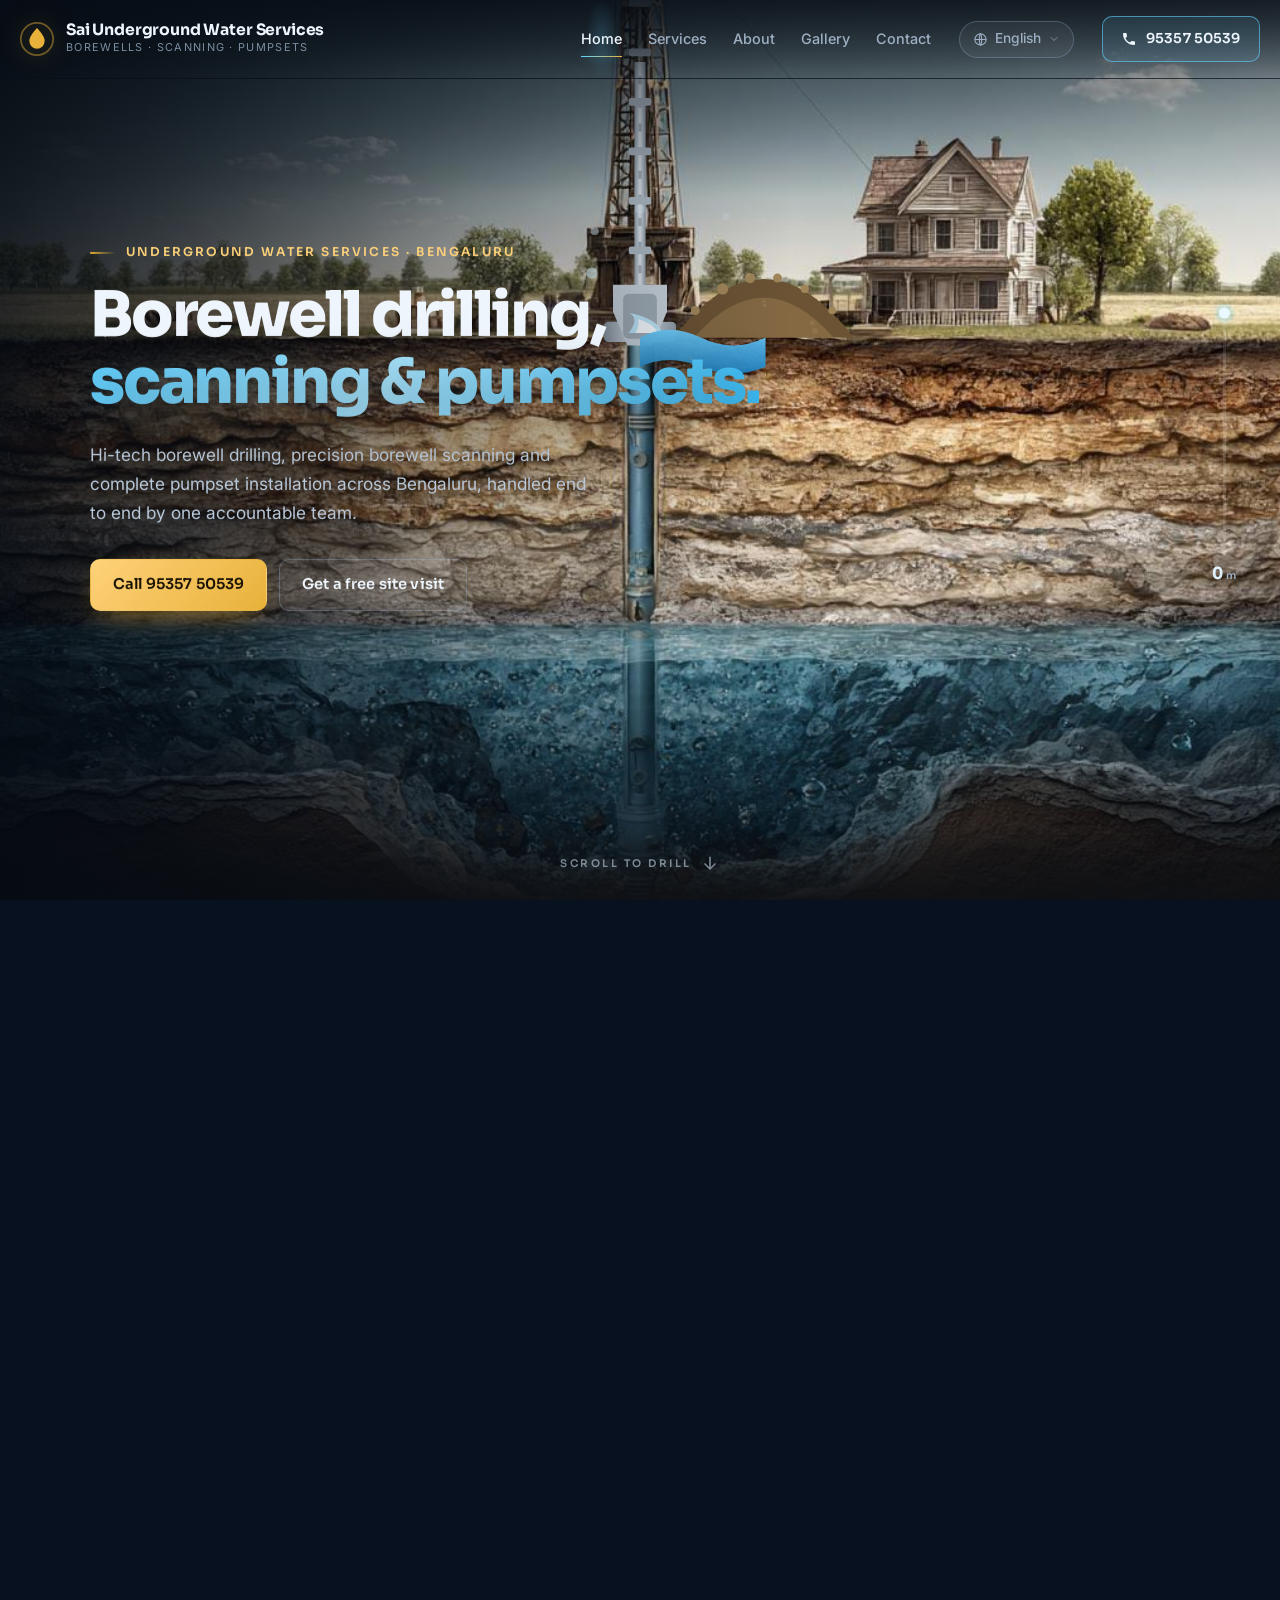
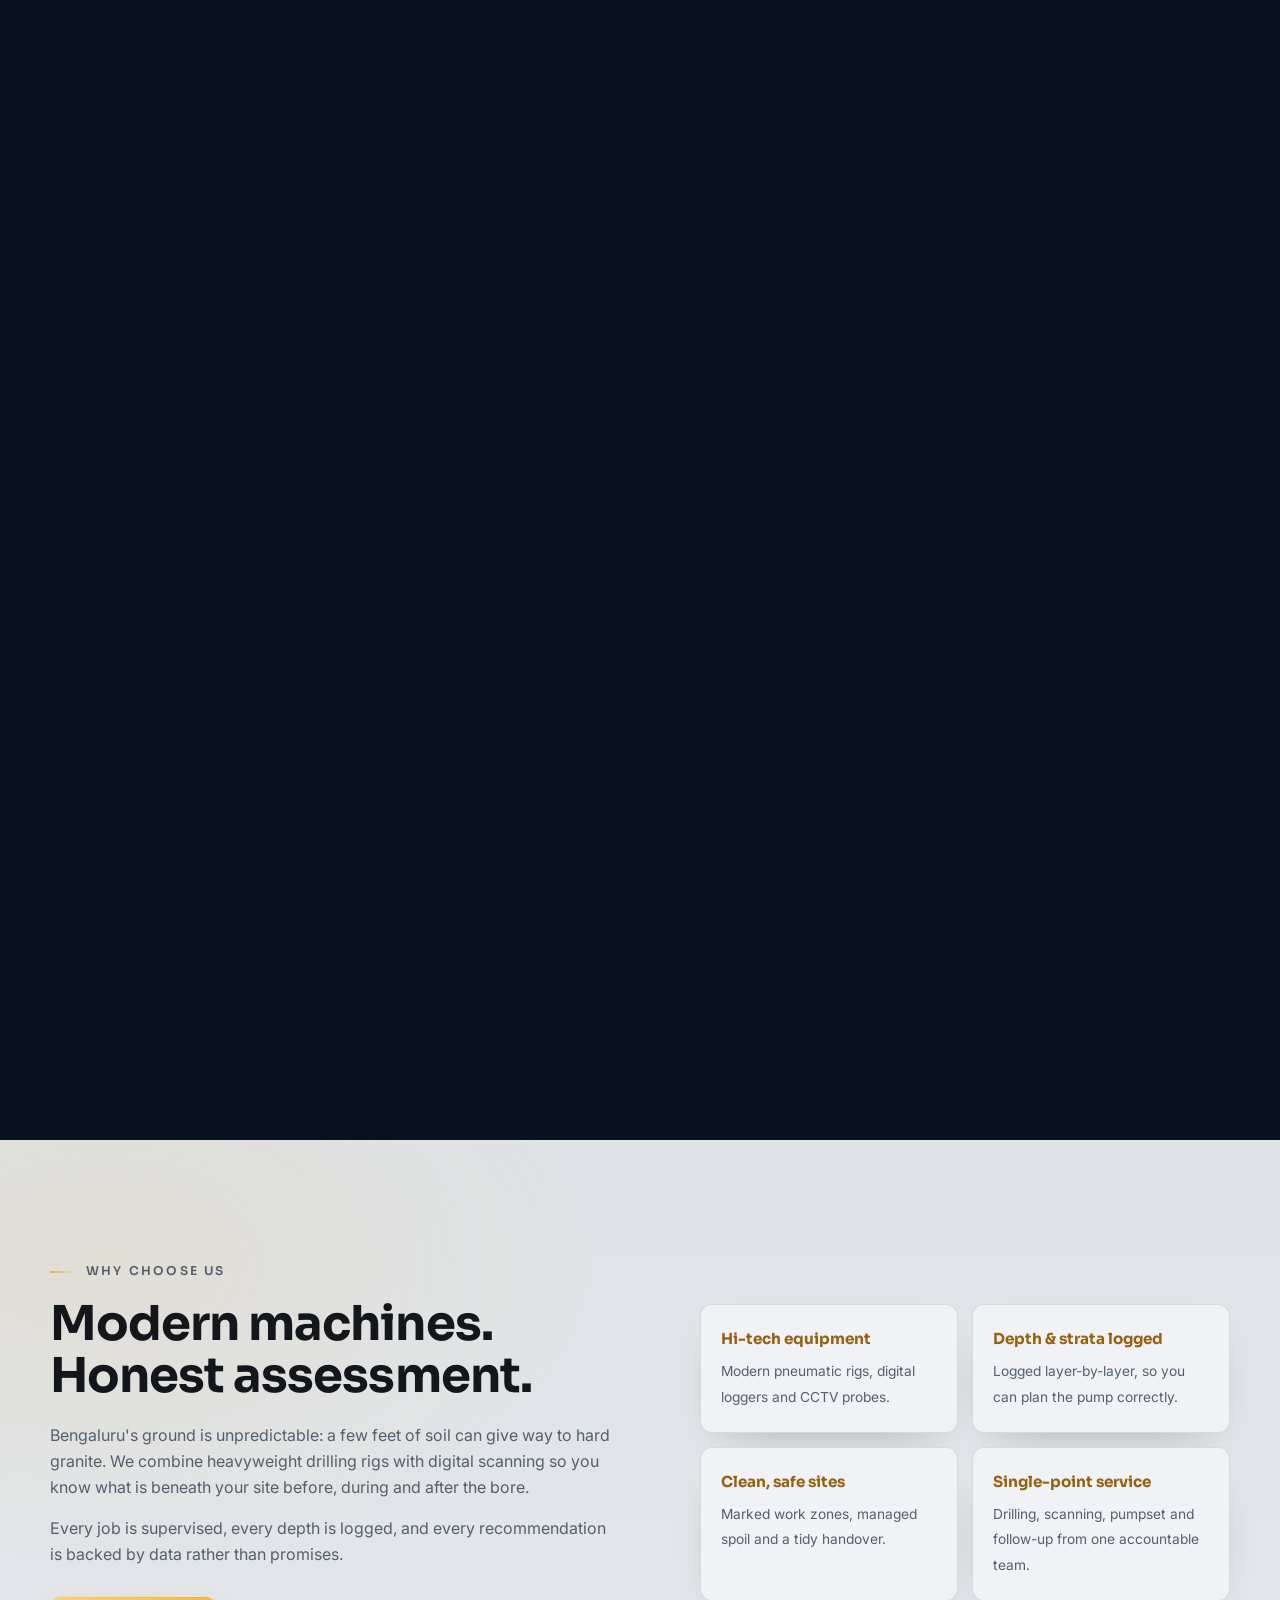
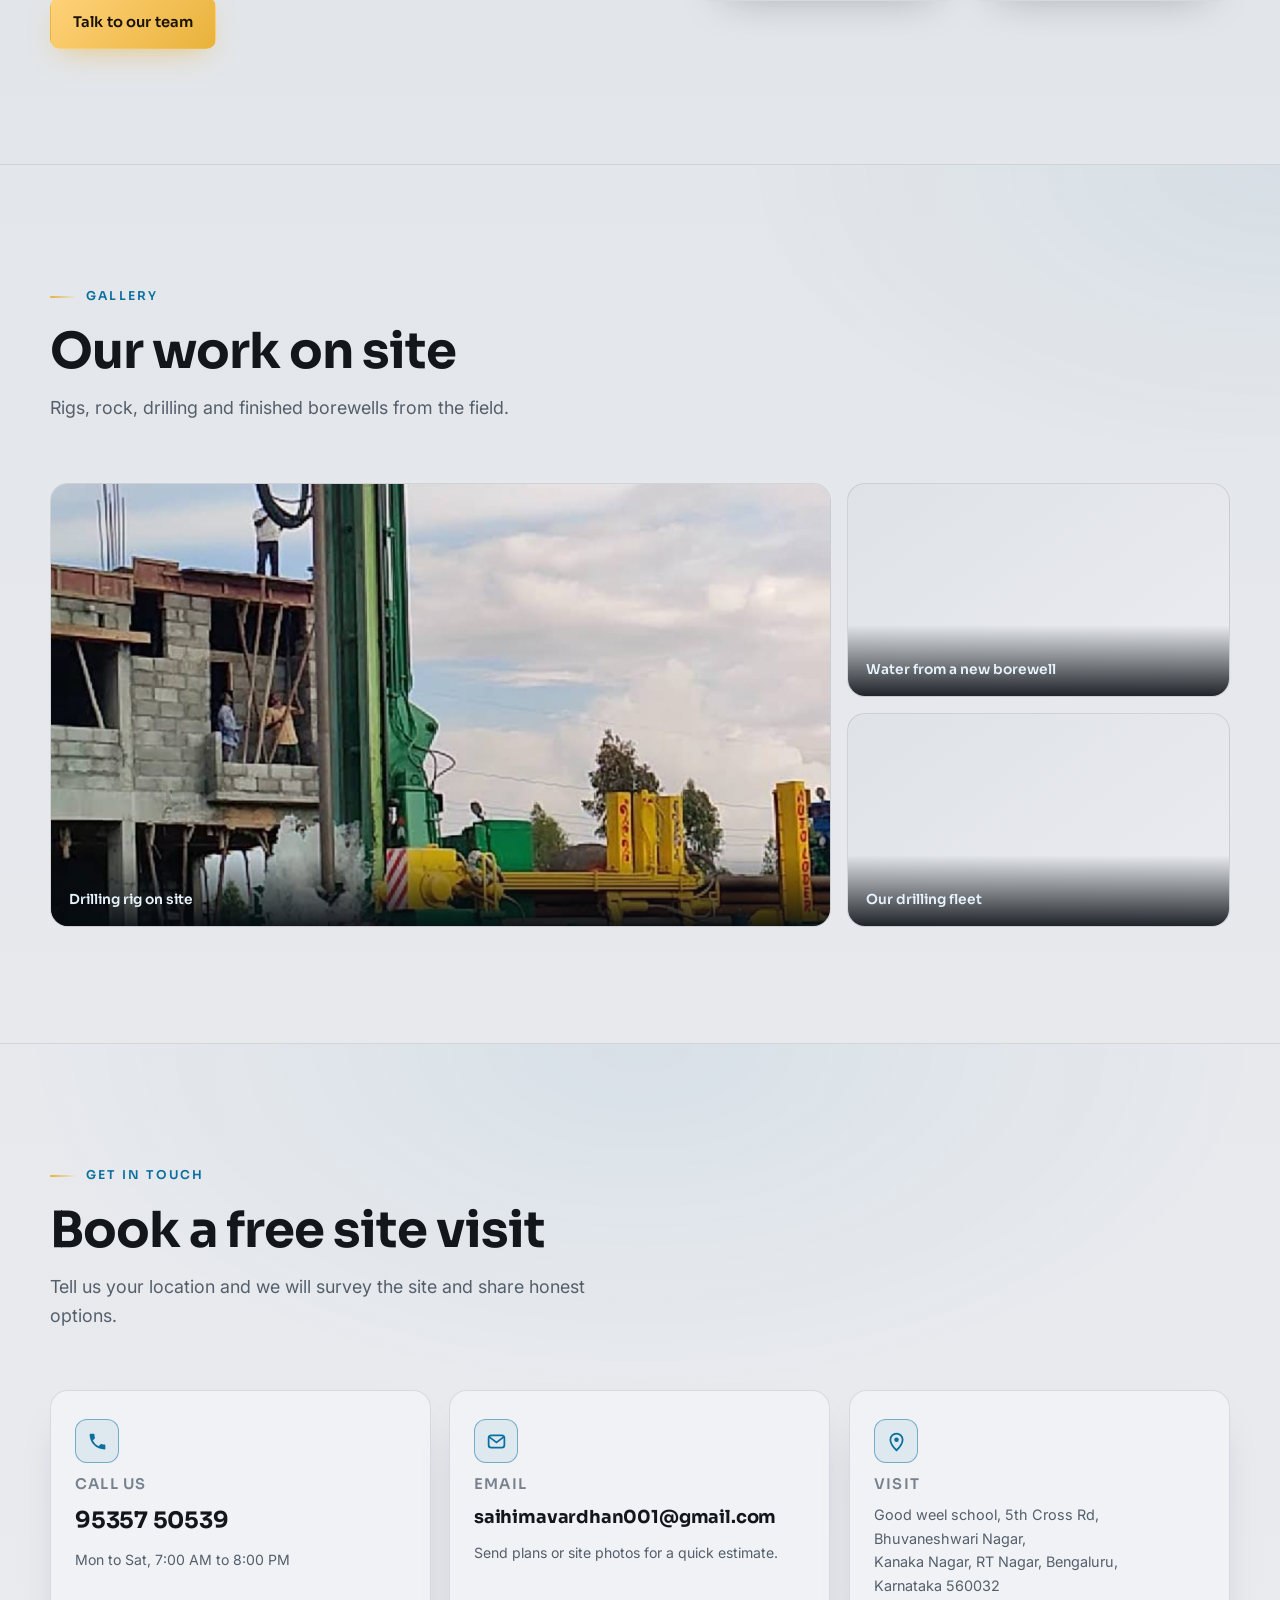
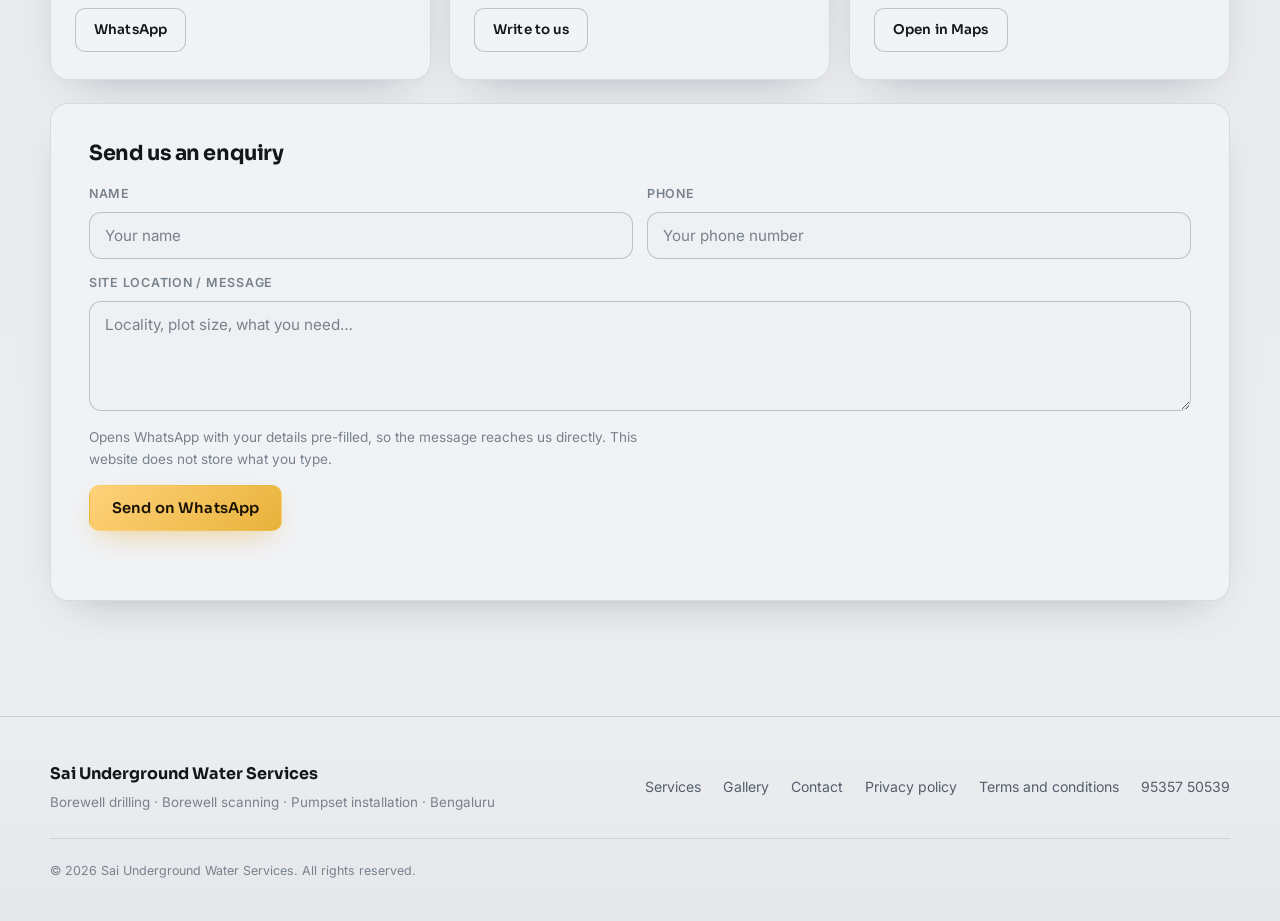
==== commit 8ad5286a: "Replace landing scene art with the cross-section photograph The landing backdrop is now the real cro" ====
--- a/index.html
+++ b/index.html
@@ -166,6 +166,20 @@
           <stop offset="1" stop-color="#8d99a6"/>
         </linearGradient>
 
+        <!-- The cross-section photograph fades out along its bottom edge so
+             it blends into the drawn strata beneath instead of ending on a
+             hard horizontal line when the camera follows the bit down. -->
+        <linearGradient id="photoFadeG" gradientUnits="userSpaceOnUse"
+                        x1="0" y1="-104.32" x2="0" y2="809.6">
+          <stop offset="0" stop-color="#ffffff"/>
+          <stop offset=".92" stop-color="#ffffff"/>
+          <stop offset="1" stop-color="#000000"/>
+        </linearGradient>
+        <mask id="photoFade" maskUnits="userSpaceOnUse"
+              x="-200" y="-160" width="1720" height="1020">
+          <rect x="-200" y="-160" width="1720" height="1020" fill="url(#photoFadeG)"/>
+        </mask>
+
         <clipPath id="strataWipe">
           <rect id="wipeRect" x="-400" y="300" width="2000" height="0"/>
         </clipPath>
@@ -258,6 +272,20 @@
             <path d="M880 294 l6 -15"/><path d="M894 294 l-3 -13"/><path d="M1060 294 l5 -14"/>
           </g>
         </g>
+
+        <!-- ===== PHOTOGRAPHED CROSS-SECTION =====
+             The landing art: field, derrick, house and the rock layers with
+             the aquifer, all from one photograph. Placement is measured, not
+             guessed: the photo's horizon (row 361) lands exactly on the
+             scene's ground line y=300 and its borehole (column 680) lands on
+             x=600, so the drawn hole, bit, casing and pump sit inside the
+             borehole the picture already shows. Scale k=1.12 keeps the photo
+             inside the viewBox on every aspect ratio. The drawn sky, rig and
+             strata stay underneath as the fallback if the file is missing;
+             js/main.js hides the drawn rig once the photo has loaded, since
+             the photograph carries its own derrick. -->
+        <image id="photoArt" x="-161.6" y="-104.32" width="1630.72" height="913.92"
+               href="assets/hero-cross-section.jpg" mask="url(#photoFade)"/>
 
         <!-- ===== SPOIL: cuttings discharged clear of the rig ===== -->
         <g id="spoilG" opacity="0">
--- a/css/styles.css
+++ b/css/styles.css
@@ -682,6 +682,14 @@
   height: 100%;
 }
 
+/* The photographed cross-section carries its own derrick, so the drawn rig
+   would double it. js/main.js adds .has-photo only once the file has really
+   loaded; without it the drawn rig stays, so a missing photo degrades to the
+   old scene instead of an empty horizon. */
+.scene.has-photo #rigG {
+  display: none;
+}
+
 /* readability scrims */
 .journey-sticky::before {
   content: "";
